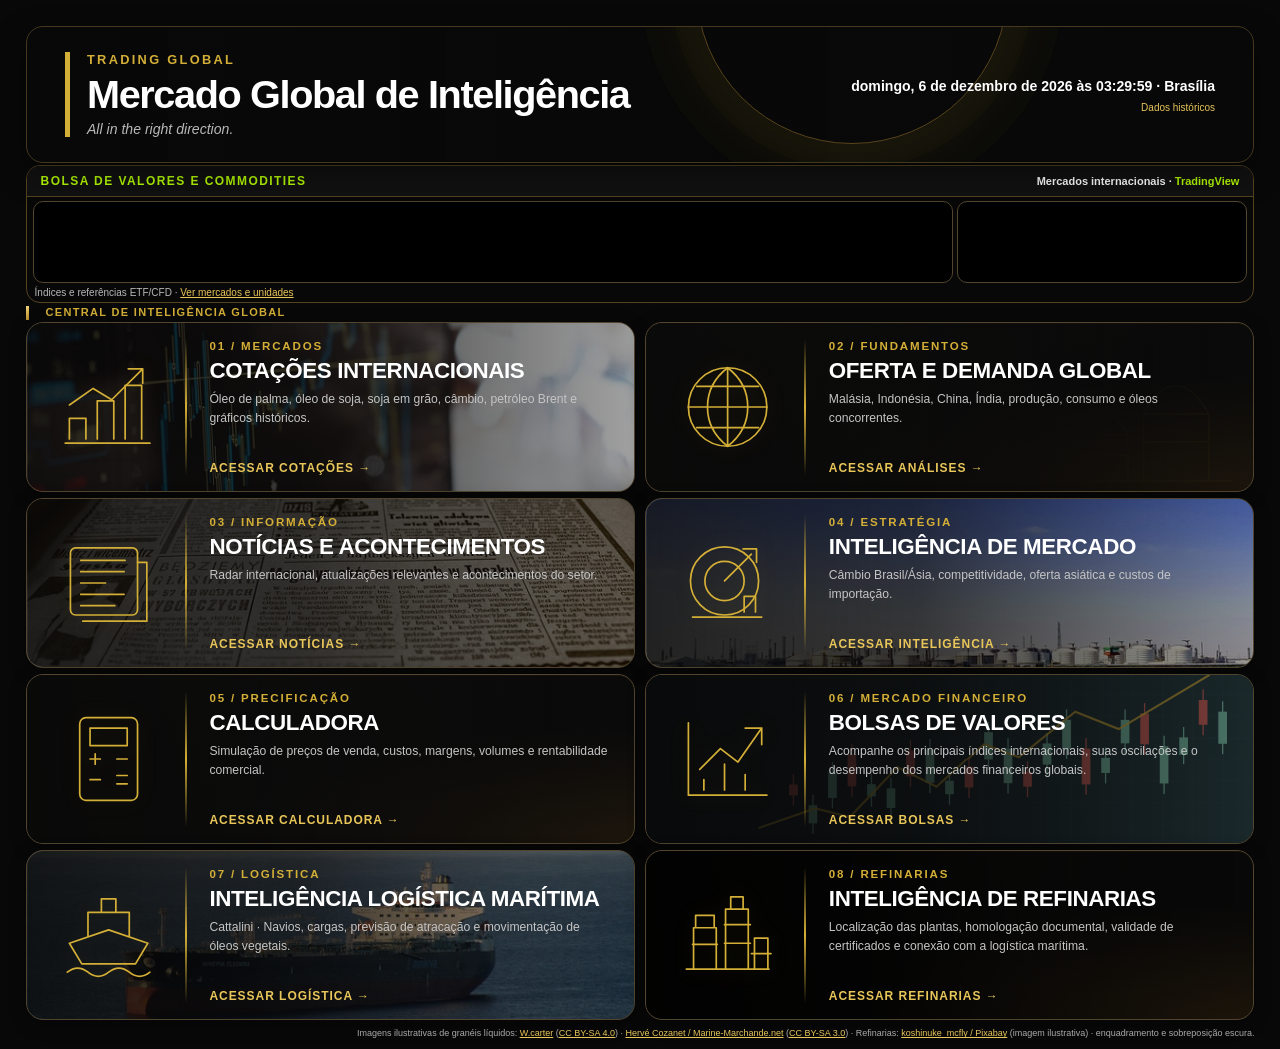
==== index.html @ fd8ae22b "Update supply outlook with 26 Nov FCPO/PTAX and 27 Nov producer disclosure" ====
<!doctype html>
<html lang="pt-BR">
<head>
<meta charset="utf-8"><meta name="viewport" content="width=device-width,initial-scale=1">
<title>Trading Global | Mercado Global de Inteligência</title>
<style>
:root{font-family:Inter,Arial,sans-serif;color:#193b35;background:#f3f6f1}*{box-sizing:border-box}body{margin:0;padding:clamp(16px,2vw,34px)}header{display:flex;justify-content:space-between;align-items:center;gap:16px;margin-bottom:22px}h1{font-size:clamp(24px,2.4vw,44px);margin:4px 0;color:#D4AF37}h2{font-size:clamp(20px,1.5vw,30px);margin:0 0 18px}small,.muted{color:#687e74}.brand{font-size:14px;font-weight:800;letter-spacing:.16em;color:#D4AF37}.status{background:#e2ece3;border-radius:14px;padding:12px 18px;font-size:14px}.grid{display:grid;grid-template-columns:repeat(2,minmax(0,1fr));gap:18px;min-height:calc(100vh - 150px)}section{background:#fff;border:1px solid #dce6db;border-radius:20px;padding:clamp(18px,2vw,30px);box-shadow:0 8px 28px #183c2810}.item{display:flex;justify-content:space-between;gap:12px;align-items:center;border-bottom:1px solid #e8eee8;padding:13px 0}.item:last-child{border:0}.item strong{font-size:clamp(17px,1.3vw,25px)}.pill{font-size:12px;background:#f6eecf;color:#866415;padding:6px 10px;border-radius:20px;white-space:nowrap}.placeholder{background:#f5f8f4;border-left:4px solid #D4AF37;padding:16px;border-radius:10px;line-height:1.5;margin:12px 0}.countries{display:flex;flex-wrap:wrap;gap:10px;margin:16px 0}.countries span{border:1px solid #d6e2d6;border-radius:24px;padding:9px 14px;font-weight:600}.foot{font-size:12px;margin-top:14px;color:#60766d}button{border:0;border-radius:10px;background:#D4AF37;color:#fff;padding:10px 16px;cursor:pointer}a{color:#D4AF37}@media(max-width:850px){.grid{grid-template-columns:1fr}header{align-items:flex-start;flex-direction:column}}@media(min-width:1800px){body{padding:36px}.grid{gap:28px}section{padding:36px}.item{padding:22px 0}}
 .intel-grid{display:grid;grid-template-columns:repeat(2,minmax(0,1fr));gap:14px;margin-top:16px}.intel-card{border:1px solid #dce6db;border-radius:14px;padding:16px;background:#fbfdfb;min-width:0}.intel-card h3{margin:7px 0 12px;font-size:19px}.intel-kicker{font-size:10px;font-weight:800;letter-spacing:.12em;color:#D4AF37}.intel-metrics{display:grid;grid-template-columns:repeat(2,minmax(0,1fr));gap:8px}.intel-metrics>div{background:#f0f5ef;border-radius:10px;padding:10px}.intel-metrics strong{display:block;font-size:18px;color:#D4AF37}.intel-metrics small{display:block;font-size:11px;color:#687e74;margin-top:4px}.intel-summary{font-size:13px;line-height:1.5;color:#425b50;min-height:40px}.intel-card details{border-top:1px solid #e2eae1;padding-top:10px;margin-top:10px}.intel-card summary{cursor:pointer;font-weight:700;color:#D4AF37;font-size:13px}.intel-detail{padding-top:10px;font-size:13px;line-height:1.55}.intel-level{background:#f2f6f1;border-radius:10px;padding:12px}.intel-level p{margin:7px 0}.intel-level small{color:#687e74}.intel-analysis{margin-top:10px!important}.intel-analysis p{font-size:13px}@media(max-width:850px){.intel-grid{grid-template-columns:1fr}}

.usd-clickable,.brent-clickable,.soy-clickable{cursor:pointer;border:1px solid transparent;border-radius:10px;padding-left:8px;padding-right:8px;transition:border-color .15s,background .15s}
.usd-clickable:hover,.usd-clickable:focus,.brent-clickable:hover,.brent-clickable:focus,.soy-clickable:hover,.soy-clickable:focus{border-color:#D4AF37;background:#111;outline:none}
#usd-intraday-panel{margin-top:12px;color:#fff}
#usd-intraday-panel .item{padding:8px 4px}
/* TRADING GLOBAL — tema preto, branco e verde-lima */ .mpob-price-highlight{display:inline-block;background:#D4AF37!important;color:#050505!important;padding:7px 11px;border-radius:9px;font-weight:800;line-height:1.25;margin:3px 0}
:root{color-scheme:dark;background:#050505;color:#fff}
html,body{background:#050505!important;color:#fff!important}
body{background:#050505!important;color:#fff!important}
h1,h2,h3,h4,strong,b,.item strong,.intel-metrics strong{color:#fff}
h1{color:#D4AF37}
.brand,.intel-kicker{color:#D4AF37}
.muted,small,.foot,.intel-summary,.intel-metrics small,.intel-level small{color:#c7c7c7}
.status,section,.intel-card,.intel-metrics>div,.intel-level,.placeholder{
 background:#111!important;color:#fff!important;border-color:#333!important;box-shadow:none
}
section{border:1px solid #333!important}
.item{border-bottom-color:#333!important}
.item:last-child{border-bottom:0}
.pill{background:#D4AF37!important;color:#050505!important;font-weight:800}
button{background:#D4AF37!important;color:#050505!important;font-weight:800}
a{color:#D4AF37!important}
.countries span{border-color:#D4AF37!important;color:#fff;background:#101010}
.intel-card details{border-top-color:#333}
.intel-card summary{color:#D4AF37}
.intel-level{border-left:3px solid #D4AF37}
::selection{background:#D4AF37;color:#050505}
.market-chart-panel{max-width:100%;overflow:hidden}.market-stats{display:flex;flex-wrap:wrap;gap:12px;margin:12px 0;font-size:12px}.market-stats b{color:#D4AF37}
.news-radar{margin:12px 0;padding:12px;border:1px solid #333;border-radius:10px;font-size:12px}
.news-filters{display:grid;grid-template-columns:repeat(2,minmax(0,1fr));gap:7px;margin:12px 0}
.news-filters select{background:#111;color:#fff;border:1px solid #444;border-radius:8px;min-width:0;padding:9px;font-size:12px}
.news-feed{display:grid;gap:10px}.news-card{background:#101010;border:1px solid #343434;border-radius:12px;padding:13px;min-width:0}
.news-card h3{font-size:15px;line-height:1.4;margin:8px 0;color:#fff;overflow-wrap:anywhere}
.news-meta{font-size:11px;color:#bcbcbc;line-height:1.5}
.news-top{display:flex;justify-content:space-between;gap:8px;flex-wrap:wrap}
.news-impact{color:#D4AF37;font-size:11px;font-weight:700}
.news-card details{border-top:1px solid #333;margin-top:10px;padding-top:8px;font-size:12px}
.news-card summary{color:#D4AF37;cursor:pointer;font-weight:700}
.news-card a{display:inline-block;margin-top:10px;font-size:12px}
@media(max-width:500px){.news-filters{grid-template-columns:1fr 1fr}.news-card{padding:11px}}

/* Executive trading UX: melhorias visuais sem modificar dados */
html{scroll-behavior:smooth}
body{max-width:1900px;margin-inline:auto}
section{min-width:0;transition:border-color .22s ease,transform .22s ease}
section:hover{border-color:#666!important}
.intel-card,.news-card{transition:transform .2s ease,border-color .2s ease,box-shadow .2s ease}
.intel-card:hover,.news-card:hover{transform:translateY(-2px);border-color:#D4AF37!important;box-shadow:0 8px 25px #0008}
button,select,a,summary{transition:filter .18s ease,background .18s ease,outline-color .18s ease}
button:hover{filter:brightness(1.12)}
:focus-visible{outline:2px solid #D4AF37!important;outline-offset:3px}
details[open]>summary{color:#fff!important}
details[open]>.intel-detail,details[open]>p,details[open]>details{animation:executiveReveal .22s ease-out}
@keyframes executiveReveal{from{opacity:.45;transform:translateY(-5px)}to{opacity:1;transform:translateY(0)}}
.executive-nav{display:flex;gap:7px;overflow-x:auto;scrollbar-width:thin;padding:6px 0 14px;margin-bottom:12px}
.executive-nav a{flex:0 0 auto;text-decoration:none;border:1px solid #3a3a3a;border-radius:999px;padding:8px 12px;font-size:12px;font-weight:700;color:#fff!important;background:#111}
.executive-nav a:hover,.executive-nav a:focus-visible{border-color:#D4AF37;background:#1b1b1b}
.executive-toolbar{display:flex;flex-wrap:wrap;gap:8px;align-items:center;margin-bottom:16px}
.executive-toolbar button{padding:7px 12px;font-size:12px}
.executive-note{color:#c7c7c7;font-size:12px}
.executive-note b{color:#D4AF37}
.executive-meta{display:flex;gap:10px;flex-wrap:wrap;margin-top:9px;font-size:11px;color:#c7c7c7}
.executive-meta span{border:1px solid #333;border-radius:6px;padding:5px 8px}
.intel-card summary,.news-card summary{padding:6px 0}
.intel-metrics strong{font-variant-numeric:tabular-nums}
#quotes .item{transition:background .18s ease,border-color .18s ease}
#quotes .item:hover{background:#181818}
@media(prefers-reduced-motion:reduce){html{scroll-behavior:auto}*,*::before,*::after{animation-duration:.01ms!important;transition-duration:.01ms!important}}
@media(max-width:600px){.executive-nav a{font-size:11px;padding:7px 10px}.executive-toolbar{align-items:stretch}.executive-toolbar button{flex:1}}

/* Brazil FX Intelligence — três cartões executivos */
.fx-intelligence{margin:12px 0 0;padding:clamp(14px,2vw,22px);background:#090909;border:1px solid #444;border-radius:16px;color:#fff}
.fx-intelligence h2{color:#fff;margin:7px 0}.fx-subtitle{color:#bbb;font-size:13px;line-height:1.5}
.fx-fullwidth{grid-column:auto;min-width:0}.fx-grid{display:grid;grid-template-columns:minmax(0,1fr);gap:10px;margin-top:12px;align-items:stretch}
.fx-card{min-width:0;background:#141414;border:1px solid #383838;border-radius:13px;padding:13px;transition:border-color .2s ease,transform .2s ease}
.fx-card:hover{border-color:#D4AF37;transform:translateY(-2px)}
.fx-label{color:#D4AF37;font-size:11px;letter-spacing:.05em;font-weight:800}
.fx-card h3{font-size:17px;line-height:1.3;margin:9px 0;color:#fff}
.fx-number{font-size:clamp(20px,2.2vw,29px);color:#D4AF37;font-weight:800;font-variant-numeric:tabular-nums;overflow-wrap:anywhere}
.fx-caption,.fx-card p,.fx-card li{color:#ccc;font-size:12px;line-height:1.55}
.fx-card p{margin:10px 0}.fx-card strong{color:#fff}
.fx-card ul{padding-left:17px;margin:7px 0 11px}
.fx-card details{border-top:1px solid #383838;margin-top:10px;padding-top:10px}
.fx-card summary{color:#D4AF37;cursor:pointer;font-size:12px;font-weight:700}
.fx-matrix{display:grid;grid-template-columns:repeat(2,minmax(0,1fr));gap:7px;margin-top:10px}
.fx-matrix div{border:1px solid #444;border-radius:8px;padding:8px;color:#ddd;font-size:11px;line-height:1.45}
.fx-matrix b{color:#D4AF37}.fx-disclaimer{font-size:11px;color:#aaa;margin-top:12px}
@media(max-width:700px){.fx-grid{grid-template-columns:minmax(0,1fr)}}
@media(prefers-reduced-motion:reduce){.fx-card{transition:none}.fx-card:hover{transform:none}}

/* Resumo brasileiro: cartão no espaço livre do cabeçalho */
header .header-right{display:flex;flex-direction:column;gap:10px;align-items:stretch;width:min(420px,100%);flex-shrink:0}
header .header-right .status{text-align:right}
.br-market-card{background:#111!important;border:1px solid #383f36;border-radius:16px;padding:13px 15px;color:#fff;box-shadow:0 6px 20px #0005}
.br-market-title{display:flex;align-items:center;justify-content:space-between;gap:8px;color:#D4AF37;font-weight:800;font-size:11px;letter-spacing:.09em}
.br-market-title span{font-weight:500;letter-spacing:0;color:#aeb9a8;font-size:10px;text-align:right}
.br-market-metrics{display:grid;grid-template-columns:repeat(2,minmax(0,1fr));margin-top:11px}
.br-market-metric{display:flex;flex-direction:column;gap:5px;min-width:0}
.br-market-metric+ .br-market-metric{border-left:1px solid #353b33;padding-left:15px}
.br-market-metric>span{font-size:11px;color:#d1d8cd;font-weight:700}
.br-market-metric>strong{font-size:clamp(18px,1.55vw,24px);color:#fff;font-variant-numeric:tabular-nums;white-space:nowrap}
.br-market-metric>strong small{font-size:11px;color:#D4AF37}
.br-market-metric>small{font-size:11px;color:#bfc8bb}
.br-market-metric>a{color:#D4AF37!important;font-size:10px;text-decoration:underline;text-underline-offset:3px}
.br-market-foot{font-size:10px;color:#aeb9a8;border-top:1px solid #2d342c;margin-top:11px;padding-top:8px;line-height:1.4}
@media(max-width:850px){header .header-right{width:100%;max-width:460px}header .header-right .status{text-align:left}}
@media(max-width:420px){.br-market-card{padding:11px}.br-market-metric>strong{font-size:18px}.br-market-metric+.br-market-metric{padding-left:10px}}
/* Global Market Ticker Premium White — alteração visual isolada */
/* Escopo reforçado: tema global usa section/button com !important. */
section#global-market-ticker{background:#FFFFFF!important;color:#183E25!important;border:1px solid #DDE5D9!important;border-radius:19px!important;padding:0!important;box-shadow:0 5px 22px rgba(24,62,37,.075)!important}
#global-market-ticker .market-ticker-window,#global-market-ticker .market-ticker-track,#global-market-ticker .market-ticker-set{background:#FFFFFF!important}
#global-market-ticker button.market-ticker-entry{background:#FFFFFF!important;color:#183E25!important;border:0!important;border-right:1px solid #E1E8DD!important;border-radius:0!important;padding:12px 18px!important;filter:none}
#global-market-ticker button.market-ticker-entry:hover,#global-market-ticker button.market-ticker-entry:focus-visible{background:#F3F8F0!important;outline:2px solid #86B817;outline-offset:-2px}
#global-market-ticker .market-ticker-detail button{background:#F3F8F0!important;color:#235F31!important;border:1px solid #DDE5D9!important;border-radius:9px!important}
@media(max-width:600px){#global-market-ticker button.market-ticker-entry{padding:11px 13px!important}}

.market-ticker{margin:0 0 18px;border:1px solid #DDE5D9;border-radius:19px;background:#FFFFFF;color:#183E25;overflow:hidden;box-shadow:0 5px 22px rgba(24,62,37,.075)}
.market-ticker-head{display:flex;justify-content:space-between;align-items:center;gap:12px;padding:11px 18px;border-bottom:1px solid #E8EEE6;background:#FFFFFF}
.market-ticker-head strong{color:#235F31;font-size:11px;letter-spacing:.12em;font-weight:800}
.market-ticker-head small{font-size:11px;color:#6B766A;text-align:right}
.market-ticker-window{overflow:hidden;max-width:100%;background:#FFFFFF}
.market-ticker-track{display:flex;width:max-content;animation:global-ticker-scroll 85s linear infinite;will-change:transform}
.market-ticker-window:hover .market-ticker-track,.market-ticker-window:focus-within .market-ticker-track{animation-play-state:paused}
.market-ticker-set{display:flex;flex:none;align-items:center;gap:0}
.market-ticker-entry{display:flex;flex-direction:column;gap:4px;min-width:170px;max-width:210px;padding:12px 18px;background:#FFFFFF;color:#183E25;border:0;border-right:1px solid #E1E8DD;border-radius:0;text-align:left;cursor:pointer;font:inherit}
.market-ticker-entry:hover,.market-ticker-entry:focus-visible{background:#F3F8F0;outline:2px solid #86B817;outline-offset:-2px}
.market-ticker-name{font-size:11px;color:#235F31;font-weight:700;white-space:nowrap}
.market-ticker-value{font-size:15px;color:#183E25;font-weight:800;font-variant-numeric:tabular-nums;white-space:nowrap}
.market-ticker-change{font-size:11px;font-weight:700;white-space:nowrap}
.market-ticker-change.up{color:#527B0C}.market-ticker-change.down{color:#C94C4C}.market-ticker-change.neutral{color:#6B766A}
.market-ticker-state{font-size:10px;color:#6B766A;white-space:nowrap}
@keyframes global-ticker-scroll{from{transform:translateX(0)}to{transform:translateX(-50%)}}
.market-ticker-detail{padding:14px 18px;border-top:1px solid #DDE5D9;background:#FFFFFF;color:#183E25;font-size:13px;line-height:1.65}
.market-ticker-detail[hidden]{display:none}
.market-ticker-detail strong{color:#235F31}.market-ticker-detail a{color:#235F31;text-decoration:underline;text-underline-offset:3px}
.market-ticker-detail button{float:right;border:1px solid #DDE5D9;border-radius:9px;background:#F3F8F0;color:#235F31;padding:6px 12px;cursor:pointer;font-weight:700}
.market-ticker-detail button:hover,.market-ticker-detail button:focus-visible{background:#E7F1E2;outline:2px solid #86B817}
@media(max-width:600px){.market-ticker-entry{min-width:150px;padding:11px 13px}.market-ticker-head{padding:10px 13px}.market-ticker-head small{font-size:10px}}
@media(prefers-reduced-motion:reduce){.market-ticker-track{animation:none;max-width:100%;width:auto;overflow-x:auto}.market-ticker-set:nth-child(2){display:none}}

/* TV header horizontal compacto: título, Ibovespa e dólar na mesma linha */
@media (min-width:1200px) and (min-aspect-ratio:3/2) and (max-height:1400px){
 body>header{grid-template-columns:minmax(0,1fr) minmax(520px,55%);gap:clamp(10px,1.5vw,25px);align-items:center}
 body>header>div:first-child{min-width:0}
 body>header h1{font-size:clamp(19px,1.65vw,27px)!important;line-height:1.08;white-space:nowrap;letter-spacing:-.025em}
 body>header .brand{font-size:10px}
 body>header .muted{font-size:10px}
 body>header .header-right{display:grid;grid-template-columns:minmax(0,1fr);gap:2px;align-items:center}
 body>header .status{display:flex;justify-content:flex-end;align-items:center;gap:8px;background:transparent!important;border:0!important;box-shadow:none!important;padding:0!important;font-size:9px!important;white-space:nowrap}
 body>header .status strong{font-size:9px!important;font-weight:500}
 body>header .br-market-card{display:grid;grid-template-columns:105px minmax(0,1fr);align-items:center;column-gap:12px;padding:7px 11px!important}
 body>header .br-market-title{display:block;font-size:9px;letter-spacing:.06em}
 body>header .br-market-title span{display:block;text-align:left;font-size:9px;margin-top:3px}
 body>header .br-market-metrics{margin:0;grid-template-columns:repeat(2,minmax(0,1fr));align-items:center}
 body>header .br-market-metric{gap:2px}
 body>header .br-market-metric>span{font-size:9px}
 body>header .br-market-metric>strong{font-size:clamp(15px,1.35vw,21px);line-height:1.12}
 body>header .br-market-metric>small,body>header .br-market-metric>a{font-size:9px}
 body>header .br-market-foot{grid-column:1/-1;margin-top:4px;padding-top:3px;font-size:8px;text-align:right}
}
/* Executive TV Fit 11.0: fixed viewport, readable panels and automatic content rotation.
   All original sections remain in the DOM; mobile and tablet layouts stay unchanged. */
@media (min-width:1200px) and (min-aspect-ratio:3/2) and (max-height:1400px){
 html{height:100%;overflow:hidden}
 body{height:100vh;height:100dvh;overflow:hidden;padding:clamp(8px,1.15vh,15px) clamp(12px,1.1vw,26px)!important;display:flex;flex-direction:column;gap:clamp(5px,.6vh,9px)}
 body>header{flex:0 0 auto;display:grid;grid-template-columns:minmax(0,1fr) minmax(330px,420px);gap:16px;align-items:center;margin:0!important;min-height:0}
 body>header h1{font-size:clamp(22px,2.2vw,34px);margin:2px 0!important;line-height:1.08}
 body>header .brand{font-size:11px}
 body>header .muted{font-size:11px}
 body>header .header-right{width:100%;gap:4px}
 body>header .status{padding:4px 9px!important;border-radius:8px;font-size:10px!important}
 body>header .status strong{font-size:10px}
 body>header .br-market-card{padding:8px 12px!important;border-radius:12px}
 body>header .br-market-title{font-size:10px}
 body>header .br-market-metrics{margin-top:5px}
 body>header .br-market-metric{gap:2px}
 body>header .br-market-metric>strong{font-size:19px}
 body>header .br-market-metric>span,body>header .br-market-metric>small{font-size:10px}
 body>header .br-market-foot{margin-top:5px;padding-top:4px;font-size:9px}
 body>.executive-nav{flex:0 0 auto;margin:0!important;padding:3px 0!important;min-height:0}
 body>.executive-nav a{padding:5px 10px!important;font-size:11px!important}
 body>.executive-toolbar{flex:0 0 auto;margin:0!important;padding:0!important;gap:7px!important}
 body>.executive-toolbar button{padding:5px 10px!important;font-size:11px}
 body>.executive-toolbar .executive-note{font-size:10px}
 body>section#global-market-ticker{flex:0 0 auto;margin:0!important}
 #global-market-ticker .market-ticker-head{padding:5px 12px}
 #global-market-ticker button.market-ticker-entry{padding:6px 14px!important;gap:2px;min-width:160px}
 #global-market-ticker .market-ticker-value{font-size:13px}
 #global-market-ticker .market-ticker-name,#global-market-ticker .market-ticker-change{font-size:10px}
 #global-market-ticker .market-ticker-state{font-size:9px}
 body>main.grid{flex:1 1 0;min-height:0;overflow-y:auto;overflow-x:hidden;overscroll-behavior:contain;scroll-behavior:smooth;scrollbar-width:thin;scrollbar-color:#526c33 #111;align-content:start;gap:10px!important;padding-bottom:6px;grid-template-columns:repeat(2,minmax(0,1fr))}
 body>main.grid>section{min-width:0;padding:clamp(10px,1vw,17px)!important;border-radius:13px!important}
 body>main.grid>section h2{font-size:clamp(15px,1.1vw,21px);margin:0 0 9px!important}
 body>main.grid>section .item{padding:7px 0}
 body>main.grid>section .item strong{font-size:clamp(13px,1vw,17px)}
 body>main.grid>section .intel-grid{gap:8px;margin-top:8px}
 body>main.grid>section .intel-card{padding:10px}
 body>main.grid>section .intel-card h3{font-size:15px}
 body>main.grid>section .placeholder{padding:10px;margin:7px 0}
 body>main.grid>section .foot{margin-top:8px}
}
@media (min-width:1200px) and (min-aspect-ratio:3/2) and (max-height:1400px) and (prefers-reduced-motion:reduce){
 body>main.grid{scroll-behavior:auto}
}

body>header.quotes-header{display:grid!important;grid-template-columns:minmax(180px,255px) minmax(0,1fr) auto!important;gap:clamp(10px,1vw,18px)!important;align-items:center!important;margin-bottom:10px!important;min-width:0}
.quotes-header .header-brand h1{font-size:clamp(17px,1.5vw,26px)!important;line-height:1.13!important;margin:2px 0!important}
.quotes-header .header-brand .brand{font-size:11px!important;color:#D4AF37!important}
.quotes-header .header-brand .muted{font-size:10px!important;color:#aeb5aa!important}
body>header .header-quotes{display:block!important;min-width:0!important;padding:6px 0!important;border:1px solid #333d2c!important;border-radius:12px!important;background:#080a08!important;box-shadow:none!important;overflow:hidden!important}
.header-quotes-heading{display:flex;justify-content:space-between;gap:8px;align-items:center;padding:0 12px 4px}
.header-quotes-heading strong{font-size:10px;letter-spacing:.09em;color:#D4AF37!important}
.header-quotes-heading small{font-size:9px;color:#a7b4a4!important}
.header-quotes-window{overflow:hidden;width:100%;mask-image:linear-gradient(to right,transparent,#000 2%,#000 98%,transparent)}
.header-quotes-track{display:flex;align-items:stretch;width:max-content;animation:headerQuotesMove 43s linear infinite}
.header-quotes-track:hover,.header-quotes-track:focus-within{animation-play-state:paused}
.header-quote-set{display:flex;flex:none;align-items:stretch}
.header-quote{display:flex;flex-direction:column;gap:2px;min-width:165px;max-width:235px;padding:4px 15px;border-right:1px solid #293126;text-decoration:none!important;color:#fff!important;background:transparent!important}
.header-quote-name{font-size:10px;font-weight:800;letter-spacing:.03em;color:#D4AF37!important;white-space:nowrap}
.header-quote-value{font-size:clamp(13px,1.2vw,19px);font-weight:800;color:#fff!important;font-variant-numeric:tabular-nums;white-space:nowrap}
.header-quote-meta{font-size:9px;color:#b3bdb0!important;white-space:nowrap;overflow:hidden;text-overflow:ellipsis}
.header-clock{display:flex;flex-direction:column;align-items:flex-end;gap:3px;white-space:nowrap;font-size:11px;color:#fff}
.header-clock small{font-size:9px;color:#aab7a4}
@keyframes headerQuotesMove{from{transform:translateX(0)}to{transform:translateX(-50%)}}
@media(prefers-reduced-motion:reduce){.header-quotes-track{animation:none}.header-quotes-window{overflow-x:auto}}
@media(max-width:850px){body>header.quotes-header{grid-template-columns:minmax(0,1fr)!important;gap:8px!important}.header-clock{display:none}.header-quotes-heading small{display:none}.header-quote{min-width:145px}}
@media(min-width:1200px) and (min-aspect-ratio:3/2) and (max-height:1400px){body>header.quotes-header{grid-template-columns:minmax(180px,235px) minmax(0,1fr) auto!important;margin:0!important;gap:10px!important}.quotes-header .header-brand h1{font-size:clamp(16px,1.4vw,23px)!important}.header-quote{padding:3px 12px}.header-quotes-heading{padding-bottom:2px}}

/* Prompt Mestre 12.0 — legibilidade, navegação e transparência dos dados */
:root{--tg-bg:#050505;--tg-surface:#111111;--tg-gold:#D4AF37;--tg-white:#FFFFFF;--tg-muted:#B8B8B8;--tg-border:#333333}
.header-quote:focus-visible{outline:2px solid var(--tg-gold)!important;outline-offset:-2px}
@media(prefers-reduced-motion:reduce){html{scroll-behavior:auto!important}section,.intel-card,.news-card,button,select,a,summary{transition:none!important}.intel-card:hover,.news-card:hover{transform:none!important}}
@media(max-width:850px){.header-quotes-window{overflow-x:auto;scrollbar-width:thin;scrollbar-color:var(--tg-gold) var(--tg-surface)}.header-quotes-track{animation:none!important}.header-quote-set:nth-child(2){display:none}}

/* Trading Global 12.1 — Executive Terminal visual refinement */
:root{--tg-bg:#050505;--tg-surface:#111111;--tg-raised:#191919;--tg-gold:#D4AF37;--tg-white:#FFFFFF;--tg-muted:#B8B8B8;--tg-border:#333333}
body{background:var(--tg-bg)!important;color:var(--tg-white)!important}
body>header.quotes-header{background:linear-gradient(110deg,#0b0f0b,#070807 75%)!important;border:1px solid #293527;border-radius:16px;padding:clamp(10px,1vw,18px)!important;box-shadow:0 12px 32px #0006;grid-template-columns:minmax(200px,22%) minmax(0,1fr) auto!important}
.quotes-header .header-brand{min-width:0;padding-left:12px;border-left:3px solid var(--tg-gold)}
.quotes-header .header-brand .brand{font-size:clamp(11px,.82vw,14px)!important;letter-spacing:.16em}
.quotes-header .header-brand h1{font-size:clamp(19px,1.65vw,29px)!important;line-height:1.13!important;color:#fff!important;font-weight:850;letter-spacing:-.025em}
.quotes-header .header-brand .muted{font-size:clamp(9px,.7vw,12px)!important;color:#a6b4a6!important}
body>header .header-quotes{background:#090d09!important;border:1px solid #34432c!important;border-radius:12px!important;padding:8px 0!important}
.header-quotes-heading{padding:0 14px 7px!important}
.header-quotes-heading strong{font-size:11px!important;letter-spacing:.12em}
.header-quotes-heading small{color:#aeb9ab!important;font-size:10px!important}
.header-quote{min-width:170px;max-width:230px;padding:5px 15px!important;gap:4px!important}
.header-quote-name{font-size:11px!important;letter-spacing:.055em!important}
.header-quote-value{font-size:clamp(16px,1.35vw,22px)!important;letter-spacing:-.02em}
.header-quote-meta{font-size:10px!important;color:#b8c1b5!important}
.header-quote:hover,.header-quote:focus-visible{background:#1b2515!important}
.header-clock{min-width:82px;gap:5px!important}
.header-clock #clock{font-size:clamp(14px,1.15vw,20px);font-weight:800;font-variant-numeric:tabular-nums;color:#fff}
.header-clock small{color:var(--tg-gold)!important;font-size:10px!important}
body>.executive-nav{display:flex;gap:7px;flex-wrap:wrap}
body>.executive-nav a{border:1px solid #343d31!important;border-radius:9px!important;background:#111711!important;color:#dce6d9!important;font-weight:700}
body>.executive-nav a:hover,body>.executive-nav a:focus-visible{border-color:var(--tg-gold)!important;color:var(--tg-gold)!important}
body>.executive-toolbar{align-items:center}
body>.executive-toolbar button{border-radius:9px!important}
body>.executive-toolbar .executive-note{color:#adb9aa!important}
body>section#global-market-ticker{background:#0c100c!important;border:1px solid #35402f!important;border-radius:14px!important;overflow:hidden}
#global-market-ticker .market-ticker-head{background:#111811!important;border-bottom:1px solid #303c2c!important}
#global-market-ticker .market-ticker-head strong{color:var(--tg-gold)!important;letter-spacing:.09em}
body>main.grid{gap:clamp(10px,1vw,18px)!important}
body>main.grid>section{background:#101310!important;border:1px solid #303830!important;border-radius:16px!important;box-shadow:0 8px 22px #0004!important}
body>main.grid>section h2{font-weight:800;letter-spacing:-.02em;border-left:3px solid var(--tg-gold);padding-left:11px;color:#fff!important}
body>main.grid>section .item{gap:14px;border-bottom:1px solid #2d352c!important}
body>main.grid>section .item .muted{line-height:1.45}
body>main.grid>section .pill{font-variant-numeric:tabular-nums;max-width:100%;white-space:normal;text-align:right;border-radius:8px!important;padding:7px 10px!important}
body>main.grid>section .intel-card{background:#151a15!important;border:1px solid #364033!important;border-radius:12px!important;box-shadow:none!important}
body>main.grid>section .intel-card h3{letter-spacing:-.02em}
body>main.grid>section .intel-metrics>div{background:#0c100c!important;border:1px solid #303a2e!important;border-radius:9px!important}
body>main.grid>section .placeholder{background:#151a15!important;border-color:#4b6c30!important}
body>main.grid>section .foot{color:#a8b3a6!important}
body>main.grid>section .news-card{background:#151a15!important;border-color:#364033!important}
@media(min-width:1200px) and (min-aspect-ratio:3/2) and (max-height:1400px){
 body>header.quotes-header{grid-template-columns:minmax(200px,22%) minmax(0,1fr) auto!important;padding:8px 12px!important;gap:12px!important}
 .quotes-header .header-brand h1{font-size:clamp(18px,1.5vw,26px)!important}
 .header-quote{min-width:156px;padding:3px 12px!important}
 .header-quote-value{font-size:clamp(15px,1.22vw,20px)!important}
 body>main.grid>section{padding:clamp(10px,1vw,17px)!important}
 body>main.grid>section .intel-card{padding:10px!important}
}
@media(max-width:850px){
 body>header.quotes-header{grid-template-columns:minmax(0,1fr)!important;padding:12px!important}
 .quotes-header .header-brand h1{font-size:24px!important}
 .header-quotes-heading{padding:0 10px 6px!important}
 .header-quote{min-width:154px;padding:5px 11px!important}
 .header-quote-value{font-size:17px!important}
 body>main.grid>section .item{flex-wrap:wrap}
 body>main.grid>section .pill{text-align:left}
}
@media(prefers-reduced-motion:reduce){.header-quotes-track{animation:none!important}.header-quotes-window{overflow-x:auto!important}}

/* Trading Global 13.0 — BLACK & RED Executive Financial Terminal */
:root{--tg-bg:#050505;--tg-surface:#111111;--tg-raised:#191919;--tg-gold:#D4AF37;--tg-gold-bright:#E8C65A;--tg-white:#FFFFFF;--tg-muted:#B8B8B8;--tg-border:#333333;accent-color:var(--tg-gold)}
html,body{background:#050505!important;color:#fff!important}
body>header.quotes-header{background:linear-gradient(110deg,#121212,#080808 75%)!important;border-color:#333!important}
.quotes-header .header-brand{border-left-color:var(--tg-gold)!important}
.quotes-header .header-brand .brand{color:var(--tg-gold-bright)!important}
.quotes-header .header-brand h1{color:#fff!important}
.quotes-header .header-brand .muted{color:#b8b8b8!important}
body>header .header-quotes{background:#0d0d0d!important;border-color:#363636!important}
.header-quotes-heading strong,.header-quote-name{color:var(--tg-gold-bright)!important}
.header-quote-value{color:#fff!important}
.header-quote-meta,.header-quotes-heading small{color:#b8b8b8!important}
.header-quote{border-right-color:#333!important}
.header-quote:hover,.header-quote:focus-visible{background:#231214!important}
.header-clock small{color:var(--tg-gold-bright)!important}
body>.executive-nav a{background:#171717!important;border-color:#3b3b3b!important;color:#fff!important}
body>.executive-nav a:hover,body>.executive-nav a:focus-visible{border-color:var(--tg-gold)!important;color:var(--tg-gold-bright)!important;background:#241416!important}
body>.executive-toolbar button,button{background:var(--tg-gold)!important;color:#fff!important}
button:hover{background:var(--tg-gold-bright)!important;filter:none!important}
body>.executive-toolbar .executive-note{color:#b8b8b8!important}
body>section#global-market-ticker{background:#0d0d0d!important;border-color:#333!important}
#global-market-ticker .market-ticker-head{background:#151515!important;border-color:#333!important}
#global-market-ticker .market-ticker-head strong{color:var(--tg-gold-bright)!important}
body>main.grid>section{background:#111!important;border-color:#333!important}
body>main.grid>section h2{border-left-color:var(--tg-gold)!important;color:#fff!important}
body>main.grid>section .item{border-bottom-color:#333!important}
body>main.grid>section .intel-card,body>main.grid>section .news-card{background:#191919!important;border-color:#333!important}
body>main.grid>section .intel-metrics>div{background:#111!important;border-color:#333!important}
body>main.grid>section .placeholder{background:#191919!important;border-color:#D4AF37!important}
body>main.grid>section .pill,.pill{background:var(--tg-gold)!important;color:#fff!important;font-weight:800}
body>main.grid>section .foot,.muted,.news-meta{color:#b8b8b8!important}
body>main.grid>section .intel-kicker,.intel-kicker,.fx-label,.news-impact{color:var(--tg-gold-bright)!important}
body>main.grid>section .intel-card:hover,body>main.grid>section .news-card:hover{border-color:var(--tg-gold)!important}
body>main.grid>section .intel-level{border-left-color:var(--tg-gold)!important}
a,.intel-card summary,.news-card summary,.fx-card summary{color:var(--tg-gold-bright)!important}
a:focus-visible,button:focus-visible,select:focus-visible,summary:focus-visible,.header-quote:focus-visible{outline:2px solid var(--tg-gold-bright)!important;outline-offset:2px}
::selection{background:var(--tg-gold);color:#fff}
@media(max-width:850px){body>header.quotes-header{background:#101010!important}.header-quote{border-right-color:#333!important}}
@media(prefers-reduced-motion:reduce){.header-quotes-track{animation:none!important}}

/* Layout 13.1: remove duplicate quote window and give branding/clock breathing room */
body>header.quotes-header{grid-template-columns:minmax(0,1fr) auto!important;gap:24px!important;min-height:82px!important;padding:16px clamp(16px,2.5vw,34px)!important;align-items:center!important}
.quotes-header .header-brand{min-width:0;max-width:750px}
.quotes-header .header-brand h1{font-size:clamp(21px,2vw,33px)!important;line-height:1.15!important}
.quotes-header .header-brand .brand{font-size:12px!important;letter-spacing:.16em!important}
.quotes-header .header-brand .muted{font-size:12px!important;color:#B8B8B8!important}
.quotes-header .header-clock{justify-self:end;text-align:right}
@media(max-width:650px){body>header.quotes-header{grid-template-columns:minmax(0,1fr)!important;gap:8px!important;padding:14px 16px!important}.quotes-header .header-clock{justify-self:start;text-align:left}}

/* Trading Global 14.0 — BLACK & GOLD · executive exchange palette */
:root{--tg-bg:#080808;--tg-surface:#111111;--tg-raised:#191919;--tg-gold:#D4AF37;--tg-gold-bright:#E8C65A;--tg-white:#FFFFFF;--tg-muted:#B8B8B8;--tg-border:#333333;accent-color:#D4AF37}
html,body{background:#080808!important;color:#fff!important}
body>header.quotes-header{background:linear-gradient(110deg,#15130d,#080808 75%)!important;border-color:#3d3420!important}
.quotes-header .header-brand{border-left:4px solid #D4AF37!important}
.quotes-header .header-brand .brand{color:#D4AF37!important}
.quotes-header .header-brand h1{color:#fff!important}
.quotes-header .header-brand .muted{color:#B8B8B8!important}
body>.executive-nav{background:#080808!important}
body>.executive-nav a{background:#151515!important;color:#fff!important;border-color:#3d3420!important}
body>.executive-nav a:hover,body>.executive-nav a:focus-visible{color:#E8C65A!important;border-color:#D4AF37!important;background:#221d12!important}
body>.executive-toolbar{background:#080808!important}
button,body>.executive-toolbar button{background:#D4AF37!important;color:#080808!important;border-color:#D4AF37!important}
button:hover{background:#E8C65A!important}
a,.intel-card summary,.news-card summary,.fx-card summary{color:#E8C65A!important}
body>main.grid>section{background:#111111!important;color:#fff!important;border:1px solid #333!important}
body>main.grid>section h2{color:#fff!important;border-left-color:#D4AF37!important}
body>main.grid>section .intel-card,body>main.grid>section .news-card,body>main.grid>section .fx-card{background:#191919!important;color:#fff!important;border-color:#333!important}
body>main.grid>section .intel-card:hover,body>main.grid>section .news-card:hover{border-color:#D4AF37!important}
body>main.grid>section .pill,.pill{background:#D4AF37!important;color:#080808!important}
body>main.grid>section .intel-kicker,.intel-kicker,.fx-label,.news-impact{color:#E8C65A!important}
body>main.grid>section .intel-level{border-left-color:#D4AF37!important}
body>main.grid>section .muted,.muted,small,.foot{color:#B8B8B8!important}
section#global-market-ticker,body>section#global-market-ticker{background:#111!important;color:#fff!important;border-color:#333!important;box-shadow:none!important}
#global-market-ticker .market-ticker-head{background:#171717!important;color:#fff!important;border-color:#333!important}
#global-market-ticker .market-ticker-head strong{color:#D4AF37!important}
#global-market-ticker button.market-ticker-entry{background:#111!important;color:#fff!important;border-color:#333!important}
#global-market-ticker button.market-ticker-entry:hover,#global-market-ticker button.market-ticker-entry:focus-visible{background:#252014!important;border-color:#D4AF37!important}
#global-market-ticker .market-ticker-detail{background:#191919!important;color:#fff!important;border-color:#333!important}
#global-market-ticker .market-ticker-detail button{background:#242014!important;color:#E8C65A!important;border-color:#564722!important}
#global-market-ticker .market-ticker-detail button:hover{background:#332a15!important}
:focus-visible{outline:2px solid #D4AF37!important;outline-offset:3px}
::selection{background:#D4AF37;color:#080808}
@media(max-width:650px){body>header.quotes-header{background:#080808!important}}

/* Bolsa de Valores — black, white and lime; isolated from Black & Gold theme */
:root{--exchange-lime:#B7FF00;--exchange-black:#080808;--exchange-text:#FFFFFF;--exchange-muted:#B8B8B8}
section#global-market-ticker,body>section#global-market-ticker{background:#080808!important;color:#fff!important;border:1px solid #333!important;border-radius:13px!important;box-shadow:none!important}
#global-market-ticker .market-ticker-head{background:#101010!important;border-bottom:1px solid #333!important;color:#fff!important}
#global-market-ticker .market-ticker-head strong{color:#B7FF00!important;font-size:12px!important}
#global-market-ticker .market-ticker-head small{color:#B8B8B8!important}
#global-market-ticker .market-ticker-window,#global-market-ticker .market-ticker-track,#global-market-ticker .market-ticker-set{background:#080808!important}
#global-market-ticker button.market-ticker-entry{background:#080808!important;color:#fff!important;border:0!important;border-right:1px solid #333!important;border-radius:0!important;min-width:170px!important;padding:11px 15px!important;filter:none!important}
#global-market-ticker button.market-ticker-entry:hover,#global-market-ticker button.market-ticker-entry:focus-visible{background:#192009!important;border-color:#B7FF00!important;outline:2px solid #B7FF00!important;outline-offset:-2px!important}
#global-market-ticker .market-ticker-name{color:#B7FF00!important;font-size:11px!important;font-weight:800!important}
#global-market-ticker .market-ticker-value{color:#FFFFFF!important;font-size:15px!important;font-weight:800!important}
#global-market-ticker .market-ticker-change.up{color:#B7FF00!important}
#global-market-ticker .market-ticker-change.down{color:#FF6464!important}
#global-market-ticker .market-ticker-change.neutral{color:#B8B8B8!important}
#global-market-ticker .market-ticker-state{color:#B8B8B8!important}
#global-market-ticker .market-ticker-detail{background:#141414!important;color:#fff!important;border-top:1px solid #333!important}
#global-market-ticker .market-ticker-detail strong,#global-market-ticker .market-ticker-detail a{color:#B7FF00!important}
#global-market-ticker .market-ticker-detail button{background:#1A1A1A!important;color:#fff!important;border:1px solid #B7FF00!important}
#global-market-ticker .market-ticker-detail button:hover{background:#263509!important}
@media(max-width:600px){#global-market-ticker button.market-ticker-entry{min-width:155px!important;padding:10px 12px!important}}

/* Cotacoes internacionais — refined Black & Gold layout, uppercase descriptions */
#executive-section-1{background:#111111!important;border:1px solid #333!important}
#executive-section-1>h2{color:#fff!important;border-left:3px solid #D4AF37!important;letter-spacing:.015em}
#executive-section-1 #quotes .item{gap:16px!important;padding:11px 0!important;border-bottom:1px solid #303030!important;align-items:center!important}
#executive-section-1 #quotes .item:last-child{border-bottom:0!important}
#executive-section-1 #quotes .item>div:first-child{min-width:0;flex:1}
#executive-section-1 #quotes .item strong{display:block;color:#FFFFFF!important;font-size:clamp(13px,1vw,16px)!important;font-weight:800!important;line-height:1.3!important;text-transform:uppercase!important;letter-spacing:.02em}
#executive-section-1 #quotes .item .muted{color:#B8B8B8!important;font-size:clamp(10px,.78vw,12px)!important;line-height:1.35!important;letter-spacing:.012em;text-transform:uppercase!important;margin-top:3px!important;overflow-wrap:anywhere}
#executive-section-1 #quotes .item .pill{background:#D4AF37!important;color:#080808!important;font-size:clamp(10px,.8vw,12px)!important;font-weight:800!important;padding:8px 12px!important;border-radius:8px!important;white-space:nowrap;text-align:right;font-variant-numeric:tabular-nums}
#executive-section-1>.foot{color:#9FA0A0!important;font-size:clamp(10px,.73vw,11px)!important;line-height:1.5!important;text-transform:uppercase!important;margin-top:10px!important}
#executive-section-1 #quotes .item:hover{background:#1A1812!important}
#executive-section-1 #quotes .item:focus-visible{outline:2px solid #D4AF37!important;outline-offset:2px}
@media(max-width:650px){#executive-section-1 #quotes .item{align-items:flex-start!important;gap:10px!important}#executive-section-1 #quotes .item .pill{white-space:normal;max-width:48%;overflow-wrap:anywhere;font-size:10px!important}}

/* Uniform quote value boxes: width based on soybean 60 kg label */
#executive-section-1 #quotes .item .pill{
 box-sizing:border-box!important;
 width:164px!important;
 min-width:164px!important;
 max-width:164px!important;
 min-height:34px!important;
 display:flex!important;
 align-items:center!important;
 justify-content:center!important;
 text-align:center!important;
 white-space:nowrap!important;
 padding:8px 6px!important;
 font-size:clamp(9px,.76vw,11px)!important;
 line-height:1.15!important;
 flex-shrink:0!important;
}
@media(max-width:650px){
 #executive-section-1 #quotes .item .pill{
  width:164px!important;min-width:164px!important;max-width:164px!important;
  white-space:nowrap!important;overflow-wrap:normal!important;
 }
}

/* Portal multi-page navigation — Mundo Novo */
.portal-home{display:none;margin:14px 0 24px}
.portal-home-title{font-size:clamp(19px,2.1vw,30px);color:#fff;margin:0 0 8px}
.portal-home-subtitle{font-size:13px;color:#b8b8b8;margin:0 0 20px}
.portal-card-grid{display:grid;grid-template-columns:repeat(2,minmax(0,1fr));gap:16px}
.portal-card{display:flex;flex-direction:column;gap:13px;min-height:175px;padding:25px;border:1px solid #36332b;border-radius:16px;background:linear-gradient(145deg,#1b1913,#101010 65%);color:#fff!important;text-decoration:none!important;transition:border-color .2s,transform .2s}
.portal-card:hover,.portal-card:focus-visible{border-color:#D4AF37;transform:translateY(-2px);outline-offset:3px}
.portal-card-num{font-size:13px;font-weight:800;letter-spacing:.15em;color:#D4AF37}
.portal-card-title{font-size:clamp(17px,1.7vw,24px);font-weight:800;line-height:1.2;color:#fff}
.portal-card-description{font-size:13px;line-height:1.5;color:#B8B8B8}
.portal-card-action{margin-top:auto;color:#E8C65A;font-size:12px;font-weight:800;letter-spacing:.08em}
.portal-back{display:none;margin:14px 0 16px}
.portal-back a{display:inline-flex;align-items:center;gap:9px;color:#D4AF37!important;text-decoration:none;font-size:13px;font-weight:800}
body[data-portal-page="home"] .portal-home{display:block}
body[data-portal-page="home"] main.grid,body[data-portal-page="home"] #fcpo-media-panel{display:none!important}
body[data-portal-page="home"] .portal-back{display:none!important}
body[data-portal-page]:not([data-portal-page="home"]) .portal-back{display:block}
body[data-portal-page]:not([data-portal-page="home"]) .portal-home{display:none!important}
body[data-portal-page="quotes"] #executive-section-2,body[data-portal-page="quotes"] #news-section,body[data-portal-page="quotes"] #executive-section-4{display:none!important}
body[data-portal-page="supply"] #executive-section-1,body[data-portal-page="supply"] #news-section,body[data-portal-page="supply"] #executive-section-4,body[data-portal-page="supply"] #fcpo-media-panel{display:none!important}
body[data-portal-page="news"] #executive-section-1,body[data-portal-page="news"] #executive-section-2,body[data-portal-page="news"] #executive-section-4,body[data-portal-page="news"] #fcpo-media-panel{display:none!important}
body[data-portal-page="intelligence"] #executive-section-1,body[data-portal-page="intelligence"] #executive-section-2,body[data-portal-page="intelligence"] #news-section,body[data-portal-page="intelligence"] #fcpo-media-panel{display:none!important}
body[data-portal-page] main.grid{display:block!important}
body[data-portal-page="home"] main.grid{display:none!important}
body[data-portal-page] main.grid>section{margin-bottom:18px}
body[data-portal-page] .executive-nav{display:flex!important;flex-wrap:wrap}
body[data-portal-page] .executive-nav a{font-size:12px!important}
@media(max-width:650px){.portal-card-grid{grid-template-columns:1fr}.portal-card{min-height:145px;padding:19px}}

/* Bolsa de Valores somente na página principal; páginas 01–04 sem ticker */
body[data-portal-page="quotes"] #global-market-ticker,
body[data-portal-page="supply"] #global-market-ticker,
body[data-portal-page="news"] #global-market-ticker,
body[data-portal-page="intelligence"] #global-market-ticker{display:none!important}

/* Executive Commodities Terminal 15.0 — scoped page 01 */
body[data-portal-page="quotes"] #executive-section-1{max-width:none!important;background:#080808!important;border:0!important;padding:0!important}
body[data-portal-page="quotes"] #executive-section-1>h2{font-size:clamp(20px,2vw,29px)!important;padding:10px 15px!important}
body[data-portal-page="quotes"] #executive-section-1>#quotes{position:absolute!important;width:1px!important;height:1px!important;overflow:hidden!important;clip-path:inset(50%)!important;white-space:nowrap!important}
body[data-portal-page="quotes"] #executive-section-1>.foot{margin:12px 0!important}
.tg15{color:#fff;font-family:inherit}.tg15 *{box-sizing:border-box}
.tg15-grid{display:grid;grid-template-columns:repeat(3,minmax(0,1fr));gap:13px;margin:16px 0}
.tg15-card{background:#111;border:1px solid #333;border-radius:14px;padding:17px;min-width:0;display:flex;flex-direction:column;gap:10px}
.tg15-card:focus-visible{outline:2px solid #D4AF37;outline-offset:2px}
.tg15-top{display:flex;justify-content:space-between;gap:8px;align-items:start}
.tg15-name{color:#D4AF37;font-size:12px;font-weight:800;letter-spacing:.04em;text-transform:uppercase}
.tg15-state{font-size:10px;color:#B8B8B8;border:1px solid #444;padding:4px 6px;border-radius:6px;white-space:nowrap}
.tg15-price{font-size:clamp(18px,1.9vw,29px);font-weight:850;line-height:1.15;overflow-wrap:anywhere;font-variant-numeric:tabular-nums}
.tg15-meta{font-size:11px;line-height:1.45;color:#B8B8B8;text-transform:uppercase;min-height:30px;overflow-wrap:anywhere}
.tg15-change{font-size:12px;font-weight:750;color:#B8B8B8}
.tg15-change.up{color:#B7FF00}.tg15-change.down{color:#FF7777}
.tg15-spark{height:47px;width:100%;display:block}
.tg15-panel{background:#111;border:1px solid #333;border-radius:14px;padding:19px;margin:14px 0}
.tg15-heading{font-size:14px;font-weight:800;letter-spacing:.06em;text-transform:uppercase;margin:0 0 12px;color:#fff}
.tg15-controls{display:flex;flex-wrap:wrap;gap:8px;align-items:center;margin-bottom:12px}
.tg15-controls select,.tg15-controls button{background:#191919!important;border:1px solid #655527!important;border-radius:8px!important;color:#fff!important;font-size:12px!important;padding:9px 11px!important;min-height:36px}
.tg15-controls button[aria-pressed="true"]{background:#D4AF37!important;color:#080808!important}
.tg15-chart{width:100%;height:auto;min-height:150px;max-height:300px;display:block;background:#0c0c0c;border-radius:10px}
.tg15-caption{color:#B8B8B8;font-size:11px;line-height:1.5;margin-top:9px}
.tg15-table-wrap{overflow-x:auto}.tg15-table{width:100%;border-collapse:collapse;font-size:12px;min-width:740px}
.tg15-table th{text-align:left;color:#D4AF37;font-size:11px;padding:12px 9px;border-bottom:1px solid #444;white-space:nowrap}
.tg15-table td{color:#fff;padding:12px 9px;border-bottom:1px solid #303030;vertical-align:top}
.tg15-table .secondary{color:#B8B8B8}.tg15-table .up{color:#B7FF00}.tg15-table .down{color:#FF7777}
.tg15-export{margin-top:14px;background:#D4AF37!important;color:#080808!important;border:0!important;border-radius:8px;padding:10px 15px;font-weight:800;font-size:12px}
@media(max-width:1000px){.tg15-grid{grid-template-columns:repeat(2,minmax(0,1fr))}}
@media(max-width:600px){.tg15-grid{grid-template-columns:1fr}.tg15-card{padding:15px}.tg15-panel{padding:13px}.tg15-price{font-size:23px}}

/* Hide secondary, manually imported FCPO media panel from International Quotes page */
body[data-portal-page="quotes"] #fcpo-media-panel{display:none!important}

/* Prompt Mestre 16.0 — premium homepage only. Internal pages remain unchanged. */
body[data-portal-page="home"]{background:#080808!important}
body[data-portal-page="home"]>header.quotes-header{position:relative;isolation:isolate;overflow:hidden;min-height:132px!important;background:linear-gradient(90deg,rgba(8,8,8,.88) 0%,rgba(8,8,8,.60) 50%,rgba(8,8,8,.48) 100%),url("https://thumb.wikimedia.org/wikipedia/commons/thumb/a/a1/Product_terminal_at_Preemraff_Lysekil_with_tankers.jpg/1280px-Product_terminal_at_Preemraff_Lysekil_with_tankers.jpg") center 62% / cover no-repeat #080808!important;border:1px solid #44391f!important;border-radius:17px!important;padding:25px clamp(18px,3vw,45px)!important;margin-bottom:14px!important}
body[data-portal-page="home"]>header.quotes-header:after{content:"";position:absolute;z-index:-1;pointer-events:none;width:310px;height:310px;right:20%;top:-195px;border:1px solid #6f5621;border-radius:50%;box-shadow:0 0 0 25px #d4af3707,0 0 0 55px #d4af3705,0 0 80px #d4af3720;opacity:.8}
body[data-portal-page="home"] .header-brand{position:relative;border-left:5px solid #D4AF37!important;padding-left:17px!important}
body[data-portal-page="home"] .header-brand .brand{color:#D4AF37!important;letter-spacing:.18em!important;font-size:clamp(11px,1vw,15px)!important;font-weight:800!important}
body[data-portal-page="home"] .header-brand h1{font-size:clamp(25px,3.1vw,46px)!important;letter-spacing:-.035em!important;line-height:1.12!important;margin:5px 0!important}
body[data-portal-page="home"] .header-brand .muted{font-size:clamp(11px,1.1vw,16px)!important;font-style:italic;color:#b8b8b8!important}
body[data-portal-page="home"] .header-clock{position:relative;z-index:1;min-width:190px;text-align:right}
body[data-portal-page="home"] .header-clock #clock{font-size:clamp(12px,1.1vw,16px)!important;line-height:1.5!important}
body[data-portal-page="home"] #global-market-ticker{margin:0 0 24px!important;border:1px solid #55431f!important;border-radius:14px!important;overflow:hidden;background:#080808!important}
body[data-portal-page="home"] #global-market-ticker .market-ticker-head{padding:8px 14px!important;background:#111!important}
body[data-portal-page="home"] #global-market-ticker .market-ticker-head strong{color:#B7FF00!important;letter-spacing:.12em!important}
body[data-portal-page="home"] #global-market-ticker .market-ticker-entry{min-width:165px!important;padding:12px 15px!important}
body[data-portal-page="home"] #global-market-ticker .market-ticker-value{font-size:13px!important}
body[data-portal-page="home"] #global-market-ticker .market-ticker-state{font-size:10px!important}
body[data-portal-page="home"] .portal-home{margin:12px 0 30px!important}
body[data-portal-page="home"] .portal-home-title{font-size:clamp(24px,2.8vw,39px)!important;letter-spacing:-.025em!important;line-height:1.1!important;margin:0 0 10px!important;display:flex;align-items:center;gap:17px}
body[data-portal-page="home"] .portal-home-title:before{content:"";width:9px;height:35px;flex:none;background:linear-gradient(135deg,#F5D77C,#B58523);transform:skew(-25deg);box-shadow:12px 0 0 #88651d}
body[data-portal-page="home"] .portal-home-subtitle{font-size:clamp(12px,1.15vw,15px)!important;margin:0 0 23px 28px!important;color:#B8B8B8!important}
body[data-portal-page="home"] .portal-card-grid{gap:18px!important}
body[data-portal-page="home"] .portal-card{position:relative;isolation:isolate;overflow:hidden;min-height:205px!important;padding:24px 25px 22px 30%!important;gap:10px!important;border:1px solid #51452e!important;border-radius:17px!important;background:radial-gradient(ellipse at 98% 100%,#48311277 0%,transparent 48%),linear-gradient(120deg,#1c1a15,#0b0b0b 75%)!important;box-shadow:inset 0 1px 0 #d4af3715,0 4px 18px #0005!important;text-decoration:none!important}
body[data-portal-page="home"] .portal-card:before{content:"";position:absolute;top:20px;bottom:20px;left:26%;width:2px;background:linear-gradient(transparent,#D4AF37,transparent)}
body[data-portal-page="home"] .portal-card:hover,body[data-portal-page="home"] .portal-card:focus-visible{border-color:#D4AF37!important;background:radial-gradient(ellipse at 98% 100%,#6e4c1c77 0%,transparent 52%),linear-gradient(120deg,#242016,#0b0b0b 75%)!important;transform:translateY(-3px);box-shadow:0 8px 30px #0008,0 0 20px #d4af3716!important}
body[data-portal-page="home"] .portal-card-num{font-size:clamp(11px,.9vw,14px)!important;color:#D4AF37!important;letter-spacing:.16em!important}
body[data-portal-page="home"] .portal-card-title{font-size:clamp(18px,1.75vw,27px)!important;letter-spacing:-.018em!important;line-height:1.15!important;max-width:470px}
body[data-portal-page="home"] .portal-card-description{font-size:clamp(11px,.95vw,14px)!important;line-height:1.55!important;max-width:480px;color:#C5C5C5!important}
body[data-portal-page="home"] .portal-card-action{font-size:12px!important;letter-spacing:.08em!important;color:#E8C65A!important;margin-top:auto!important}
body[data-portal-page="home"] .portal-card-icon{position:absolute;left:5%;top:50%;transform:translateY(-50%);width:17%;max-width:112px;aspect-ratio:1;display:grid;place-items:center;color:#D4AF37}
body[data-portal-page="home"] .portal-card-icon svg{width:100%;height:100%;stroke:#D4AF37;fill:none;stroke-width:1.65;stroke-linecap:round;stroke-linejoin:round;filter:drop-shadow(0 0 10px #d4af3725)}
body[data-portal-page="home"] .portal-card-art{position:absolute;right:0;bottom:0;width:38%;height:80%;pointer-events:none;opacity:.26;z-index:-1;mask-image:linear-gradient(to right,transparent,#000)}
body[data-portal-page="home"] .portal-card-art svg{width:100%;height:100%;stroke:#D4AF37;fill:none;stroke-width:1.5}
@media(max-width:950px){body[data-portal-page="home"] .portal-card{padding-left:26%!important}body[data-portal-page="home"] .portal-card:before{left:22%}body[data-portal-page="home"] .portal-card-icon{left:4%;width:14%}}
@media(max-width:650px){body[data-portal-page="home"]>header.quotes-header{padding:20px!important;min-height:unset!important}body[data-portal-page="home"] .header-clock{text-align:left!important}body[data-portal-page="home"] .portal-home-title:before{height:26px}body[data-portal-page="home"] .portal-card{min-height:168px!important;padding:18px 16px 18px 26%!important}body[data-portal-page="home"] .portal-card-icon{left:4%;width:15%}body[data-portal-page="home"] .portal-card:before{left:22%;top:15px;bottom:15px}body[data-portal-page="home"] .portal-card-title{font-size:17px!important}body[data-portal-page="home"] .portal-card-description{font-size:11px!important}body[data-portal-page="home"] .portal-card-grid{gap:12px!important}}
@media(prefers-reduced-motion:reduce){body[data-portal-page="home"] .portal-card{transition:none!important}body[data-portal-page="home"] .portal-card:hover{transform:none!important}}

/* Homepage 16.1 — compact vertical cards, preserve width, illustrations and premium effects */
body[data-portal-page="home"] .portal-card-grid{row-gap:12px!important;column-gap:18px!important}
body[data-portal-page="home"] .portal-card{min-height:170px!important;padding-top:17px!important;padding-bottom:16px!important;gap:6px!important}
body[data-portal-page="home"] .portal-card:before{top:16px!important;bottom:16px!important}
body[data-portal-page="home"] .portal-home{margin-top:8px!important;margin-bottom:18px!important}
body[data-portal-page="home"] .portal-home-title{margin-bottom:6px!important}
body[data-portal-page="home"] .portal-home-subtitle{margin-bottom:15px!important}
body[data-portal-page="home"] #global-market-ticker{margin-bottom:17px!important}
@media(max-width:650px){body[data-portal-page="home"] .portal-card{min-height:150px!important;padding-top:14px!important;padding-bottom:13px!important;gap:5px!important}body[data-portal-page="home"] .portal-card-grid{row-gap:10px!important}}

/* Homepage 16.2 — heading matches Bolsa de Valores */
body[data-portal-page="home"] .portal-home-title{font-size:11px!important;font-weight:800!important;letter-spacing:.12em!important;line-height:1.4!important;color:#D4AF37!important}
body[data-portal-page="home"] .portal-home-title:before{width:3px!important;height:14px!important;transform:none!important;box-shadow:none!important}

/* Prompt Mestre 17.0 — scoped executive supply & demand presentation */
body[data-portal-page="supply"] #executive-section-2{background:#080808!important;border:0!important;padding:0!important;color:#fff;max-width:none}
.sdi-page *{box-sizing:border-box}.sdi-hero{position:relative;overflow:hidden;border:1px solid #59461d;border-radius:18px;padding:clamp(24px,3vw,42px);background:radial-gradient(ellipse at 90% 5%,#80602233,transparent 55%),linear-gradient(120deg,#1b160e,#080808 70%)}
.sdi-eyebrow,.sdi-kicker{font-size:11px;letter-spacing:.16em;font-weight:800;color:#D4AF37}
.sdi-hero h2{font-size:clamp(26px,3.5vw,52px)!important;margin:12px 0!important;color:#fff!important;letter-spacing:-.025em}
.sdi-hero>p{font-size:clamp(13px,1.2vw,18px);color:#c7c7c7;max-width:800px}
.sdi-hero-note{font-size:11px;color:#b8b8b8;border-left:3px solid #D4AF37;padding-left:12px;margin-top:24px}
.sdi-nav{display:flex;overflow-x:auto;gap:8px;scrollbar-width:thin;padding:14px 0;position:sticky;top:0;z-index:8;background:#080808ed;backdrop-filter:blur(12px)}
.sdi-nav a{flex:0 0 auto;border:1px solid #58451c;background:#14120e;border-radius:9px;padding:12px 14px;color:#f1e5cb!important;font-size:11px;font-weight:800;text-decoration:none;letter-spacing:.03em}
.sdi-nav a:hover,.sdi-nav a:focus-visible{background:#D4AF37;color:#080808!important}
.sdi-overview{display:grid;grid-template-columns:repeat(4,minmax(0,1fr));gap:10px;margin:7px 0 18px}
.sdi-overview>div{padding:16px;border:1px solid #45391f;border-radius:12px;background:#14120f}
.sdi-overview b{display:block;font-size:12px;color:#D4AF37}.sdi-overview small{display:block;font-size:11px;color:#b8b8b8;margin-top:8px}
.sdi-modules{display:grid;grid-template-columns:repeat(2,minmax(0,1fr));gap:17px}
.sdi-module{min-width:0;overflow:hidden;border:1px solid #4c4029;border-radius:17px;background:#111;scroll-margin-top:90px;box-shadow:0 8px 22px #0007}
.sdi-module:first-child{grid-column:1/-1;display:grid;grid-template-columns:44% 56%}.sdi-module:first-child .sdi-photo{height:100%;min-height:360px}
.sdi-photo{height:205px;background-position:center;background-size:cover;background-color:#241e14;position:relative;display:flex;flex-direction:column;justify-content:space-between;padding:17px}
.sdi-photo:before{content:"";position:absolute;inset:0;background:linear-gradient(0deg,#080808b8,transparent 65%);pointer-events:none}
.sdi-photo-label,.sdi-photo-note{position:relative;z-index:1}.sdi-photo-label{align-self:flex-start;padding:9px 12px;border:1px solid #d4af3777;border-radius:7px;background:#080808c9;color:#f2d581;font-size:11px;font-weight:800;letter-spacing:.08em}.sdi-photo-note{font-size:10px;color:#e2e2e2}
.sdi-copy{padding:clamp(16px,2vw,27px)}.sdi-copy h3{font-size:clamp(20px,2vw,29px);margin:8px 0;color:#fff!important}.sdi-copy>p{font-size:13px;line-height:1.65;color:#c6c6c6}.sdi-lead{color:#D4AF37!important;font-size:12px!important;font-weight:700}
.sdi-indicators{display:grid;grid-template-columns:repeat(3,minmax(0,1fr));gap:8px;margin:18px 0}.sdi-indicators>div{background:#1a1813;border:1px solid #3d3524;border-radius:10px;padding:11px;min-width:0}.sdi-indicator-icon{display:block;color:#D4AF37;margin-bottom:7px}.sdi-indicators strong{display:block;color:#fff;font-size:12px}.sdi-indicators small{display:block;font-size:10px;line-height:1.5;margin-top:7px;color:#aaa}
.sdi-insight{padding:15px;border-left:3px solid #D4AF37;background:linear-gradient(90deg,#32260e,#17140e);border-radius:0 9px 9px 0}.sdi-insight b{font-size:11px;letter-spacing:.05em;color:#E8C65A}.sdi-insight p{margin:8px 0 0;font-size:12px;line-height:1.6;color:#eee}
.sdi-source{display:flex;flex-wrap:wrap;justify-content:space-between;gap:8px;margin-top:15px;font-size:10px;color:#aaa}.sdi-source a{color:#E8C65A!important}
.sdi-archive{margin-top:18px;border:1px solid #39342a;border-radius:13px;padding:16px;background:#101010}.sdi-archive>details>summary{color:#D4AF37;cursor:pointer;font-weight:800;font-size:12px}.sdi-archive .intel-grid{margin-top:16px}.sdi-archive>details>p{color:#b8b8b8;font-size:12px}.sdi-footer{font-size:11px;line-height:1.6;color:#aaa;margin-top:18px}
@media(max-width:1050px){.sdi-module:first-child{grid-template-columns:1fr}.sdi-module:first-child .sdi-photo{height:240px;min-height:0}.sdi-indicators{grid-template-columns:repeat(3,minmax(0,1fr))}}
@media(max-width:760px){.sdi-overview{grid-template-columns:repeat(2,minmax(0,1fr))}.sdi-modules{grid-template-columns:1fr}.sdi-module:first-child{grid-column:auto}.sdi-photo{height:190px}.sdi-nav{top:0}.sdi-indicators{gap:6px}.sdi-indicators>div{padding:8px}.sdi-indicators strong{font-size:11px}}
@media(max-width:420px){.sdi-indicators{grid-template-columns:1fr}.sdi-indicators>div{display:flex;align-items:center;gap:10px}.sdi-indicator-icon{margin:0}.sdi-indicators small{margin:0}.sdi-overview b{font-size:10px}}

/* Hide global brand header on internal portal pages 01–04; retain on home only */
body[data-portal-page="quotes"]>header.quotes-header,body[data-portal-page="supply"]>header.quotes-header,body[data-portal-page="news"]>header.quotes-header,body[data-portal-page="intelligence"]>header.quotes-header{display:none!important}

/* Prompt Mestre 18.0 — unified compact executive headers on internal pages only */
body[data-portal-page="quotes"] #executive-section-1> .exec18-hero,
body[data-portal-page="supply"] #executive-section-2> .exec18-hero,
body[data-portal-page="news"] #news-section> .exec18-hero,
body[data-portal-page="intelligence"] #executive-section-4> .exec18-hero{
position:relative;isolation:isolate;overflow:hidden;box-sizing:border-box;
width:100%;min-height:0!important;margin:0 0 15px!important;
padding:clamp(15px,1.6vw,23px) clamp(17px,2.4vw,34px)!important;
border:1px solid #574422!important;border-radius:16px!important;
background:radial-gradient(ellipse at 92% 0%,#5b451922 0%,transparent 55%),linear-gradient(110deg,#211a10,#0a0a0a 78%)!important;
box-shadow:0 9px 24px #0008,inset 0 1px 0 #d4af3713!important;color:#fff!important
}
.exec18-hero:before{content:"";position:absolute;top:18px;bottom:18px;left:clamp(8px,1vw,15px);width:3px;border-radius:3px;background:linear-gradient(#f3d577,#a67b23)}
.exec18-kicker{font-size:clamp(10px,.85vw,12px)!important;font-weight:800;letter-spacing:.14em;color:#D4AF37!important;line-height:1.35}
.exec18-hero h2{font-size:clamp(23px,2.6vw,36px)!important;line-height:1.12!important;letter-spacing:-.02em!important;color:#fff!important;margin:5px 0 7px!important;padding:0!important;border:0!important;background:none!important}
.exec18-hero p{font-size:clamp(11px,1.05vw,14px)!important;line-height:1.4!important;color:#B8B8B8!important;margin:0!important;max-width:1000px}
body[data-portal-page="supply"] #executive-section-2 .sdi-nav{margin-top:0}
body[data-portal-page="quotes"] #executive-section-1,body[data-portal-page="news"] #news-section,body[data-portal-page="intelligence"] #executive-section-4{padding-top:0!important}
body[data-portal-page="quotes"] #executive-section-1>.exec18-hero h2{font-size:clamp(23px,2.6vw,36px)!important;padding:0!important}
body[data-portal-page="quotes"] #executive-section-1>.exec18-hero{margin-top:0!important}
@media(max-width:650px){.exec18-hero{padding:14px 17px 14px 22px!important;margin-bottom:12px!important}.exec18-hero:before{top:15px;bottom:15px;left:9px}.exec18-hero h2{font-size:clamp(21px,6vw,28px)!important}.exec18-kicker{font-size:10px!important;letter-spacing:.08em}}

/* Hide redundant back-to-home strip on all internal portal pages to maximize content visibility */
body[data-portal-page="quotes"] .portal-back,body[data-portal-page="supply"] .portal-back,body[data-portal-page="news"] .portal-back,body[data-portal-page="intelligence"] .portal-back{display:none!important}

/* Supply page: remove redundant module navigation and overview summary to reclaim vertical space */
body[data-portal-page="supply"] #executive-section-2 .sdi-nav,body[data-portal-page="supply"] #executive-section-2 .sdi-overview{display:none!important}
body[data-portal-page="supply"] #executive-section-2 .sdi-modules{margin-top:0!important}


/* Prompt Mestre 20.0 — Global Newsroom, scoped to page 03 */
body[data-portal-page="news"] #news-section{background:#080808!important;color:#fff!important;border:0!important;padding:0!important}
.news20 *{box-sizing:border-box}.news20-masthead{display:flex;flex-wrap:wrap;align-items:center;justify-content:space-between;gap:8px 20px;padding:15px 18px;margin:8px 0 13px;background:linear-gradient(100deg,#19140a,#0b0b0b);border:1px solid #66502a;border-radius:11px}
.news20-masthead span{font-size:12px;font-weight:900;color:#d4af37;letter-spacing:.12em}.news20-masthead strong{font-size:12px;color:#fff;letter-spacing:.035em}.news20-masthead small{font-size:10px;color:#a8a8a8}
.news20 #news-radar{border-color:#44391e!important;background:#15130f;color:#d2c4a6;font-size:12px;padding:11px 15px}
.news20 .news20-filters{grid-template-columns:repeat(4,minmax(0,1fr));margin:12px 0 16px;gap:9px}
.news20-filters select{background:#17140e;border:1px solid #675027;color:#f5f0e7;border-radius:10px;padding:12px}
.news20 .news20-feed{display:grid;grid-template-columns:repeat(2,minmax(0,1fr));gap:13px;margin:0 0 15px}
.news20 .news20-card{display:flex;flex-direction:column;padding:0!important;overflow:hidden;background:#111!important;border:1px solid #544224!important;border-radius:14px;min-width:0}
.news20-card:first-child{grid-row:span 2}.news20-card-art{position:relative;min-height:126px;background:linear-gradient(145deg,#544122,#18140e 55%,#080808);border-bottom:1px solid #5d4722;overflow:hidden}
.news20-card-art:before{content:"";position:absolute;inset:0;background:radial-gradient(circle at 72% 28%,#d4af374a,transparent 20%),repeating-linear-gradient(145deg,transparent 0 28px,#d4af3713 29px 30px);opacity:.75}
.news20-card-art span{position:absolute;bottom:10px;left:13px;color:#e7d6b1;font-size:9px;letter-spacing:.08em;background:#080808b9;padding:5px 7px;border-radius:4px}
.news20-feature .news20-card-art{min-height:270px;background-image:linear-gradient(0deg,#080808bf,transparent 70%),url("https://images.unsplash.com/photo-1494412519320-aa613dfb7738?w=1200&q=75");background-size:cover;background-position:center}
.news20-card:not(.news20-feature) .news20-card-art{background-image:linear-gradient(0deg,#080808bf,transparent 80%),url("https://images.unsplash.com/photo-1497436072909-60f362e1d4b1?w=900&q=70");background-size:cover;background-position:center}
.news20-card-body{padding:clamp(15px,1.6vw,23px);display:flex;flex-direction:column;gap:9px;flex:1}
.news20 .news20-card h3{font-size:clamp(15px,1.45vw,21px)!important;line-height:1.25;margin:3px 0!important;color:#fff!important}
.news20 .news20-feature h3{font-size:clamp(20px,2.1vw,30px)!important}
.news20 .news20-card .news-meta{font-size:11px;color:#b8b8b8}.news20 .news20-card .news-impact{color:#e8c65a}
.news20 .news20-card details{font-size:12px}.news20 .news20-card a{margin-top:auto;color:#e8c65a;font-weight:800}
.news20-lower{display:grid;grid-template-columns:repeat(2,minmax(0,1fr));gap:14px;margin:14px 0}
.news20 .news20-panel{min-width:0;background:linear-gradient(135deg,#17130c,#0c0c0c)!important;border:1px solid #5b4725!important;border-radius:14px!important;padding:clamp(16px,2vw,25px)!important;box-shadow:0 8px 24px #0008}
.news20-panel-head{display:flex;align-items:center;gap:12px;margin-bottom:17px}.news20-panel-head>span{font-size:25px;color:#d4af37}.news20-panel-head h3{font-size:17px;color:#fff;margin:0 0 4px}.news20-panel-head p{font-size:11px;color:#aaa;margin:0}
.news20-region{display:grid;grid-template-columns:minmax(80px,1fr) 2fr 25px;align-items:center;gap:9px;margin:12px 0;font-size:12px;color:#eee}.news20-track{height:7px;border-radius:8px;background:#29251c;overflow:hidden}.news20-track i{display:block;height:100%;background:linear-gradient(90deg,#88641d,#e8c65a);border-radius:8px}.news20-region b{color:#d4af37;text-align:right}
.news20-panel>small{display:block;font-size:10px;line-height:1.6;color:#999;margin-top:18px}
.news20-intel>div{display:grid;grid-template-columns:130px 1fr;gap:12px;padding:14px 0;border-bottom:1px solid #3c3424;font-size:12px;line-height:1.6}.news20-intel b{color:#d4af37}.news20-intel span{color:#c6c6c6}
.news20-event{display:grid;grid-template-columns:115px 1fr;gap:12px;border-left:2px solid #a68135;padding:0 0 18px 15px;margin-left:5px}.news20-event time{font-size:10px;color:#d4af37}.news20-event b,.news20-edition-item strong{display:block;font-size:12px;line-height:1.45;color:#eee}.news20-event small,.news20-edition-item small{display:block;color:#aaa;font-size:10px;margin-top:5px}
.news20-edition-item{display:grid;grid-template-columns:30px 1fr;gap:11px;padding:11px 0;border-bottom:1px solid #3c3424}.news20-edition-item>b{font-size:18px;color:#d4af37}
@media(min-width:1100px){.news20 .news20-feed{grid-template-columns:1.25fr 1fr 1fr}.news20-card:first-child{grid-column:1;grid-row:span 2}.news20 .news20-card:not(:first-child) .news20-card-art{min-height:120px}.news20 .news20-card:nth-child(n+6){display:none}}
@media(max-width:800px){.news20 .news20-filters{grid-template-columns:repeat(2,minmax(0,1fr))}.news20 .news20-feed,.news20-lower{grid-template-columns:1fr}.news20-card:first-child{grid-row:auto}.news20-feature .news20-card-art{min-height:205px}}
@media(max-width:480px){.news20-masthead{padding:13px}.news20-intel>div{grid-template-columns:1fr;gap:4px}.news20-event{grid-template-columns:1fr;gap:5px}.news20 .news20-filters{gap:6px}.news20-filters select{padding:10px 7px;font-size:11px}}

/* Prompt 21.0: editorial photos only in page 03, preserving existing card dimensions */
body[data-portal-page="news"] .news20-card .news21-photo{position:relative;background-image:none!important;background-color:#17140f!important;overflow:hidden}
body[data-portal-page="news"] .news21-photo img{display:block;position:absolute;inset:0;width:100%;height:100%;object-fit:cover;object-position:center;filter:brightness(.82) contrast(1.08) saturate(.92)}
body[data-portal-page="news"] .news21-photo:after{content:"";position:absolute;inset:0;background:linear-gradient(0deg,#080808a8,transparent 60%);pointer-events:none}
body[data-portal-page="news"] .news21-photo span{z-index:2;max-width:calc(100% - 20px);font-size:9px}
body[data-portal-page="news"] .news21-photo:before{display:none!important}

/* Homepage — photographic backgrounds, local Pixabay assets */
body[data-portal-page="home"] .portal-card[href="?page=quotes"]{--banner:url('data/home-images/quotes.jpg')}
body[data-portal-page="home"] .portal-card[href="?page=supply"]{--banner:url('https://upload.wikimedia.org/wikipedia/commons/d/de/Oil_carrier_Orateca_main_deck.jpg')}
body[data-portal-page="home"] .portal-card[href="?page=news"]{--banner:url('data/home-images/news.jpg')}
body[data-portal-page="home"] .portal-card[href="?page=intelligence"]{--banner:url('data/home-images/intelligence.jpg')}
body[data-portal-page="home"] .portal-card::after{content:"";position:absolute;inset:0;z-index:-1;pointer-events:none;background-image:linear-gradient(90deg,rgba(8,8,8,.88),rgba(8,8,8,.78) 45%,rgba(8,8,8,.38)),var(--banner);background-size:cover;background-position:center;transition:transform .35s ease}
body[data-portal-page="home"] .portal-card:hover::after{transform:scale(1.035)}
body[data-portal-page="home"] .portal-card-art{opacity:.08}
@media(prefers-reduced-motion:reduce){body[data-portal-page="home"] .portal-card::after{transition:none;transform:none!important}}
</style>
<style>
#global-market-ticker,#global-market-ticker .market-ticker-head,#global-market-ticker .tradingview-widget-container,#global-market-ticker .tradingview-widget-container__widget,#global-market-ticker .tradingview-widget-copyright{background:#000!important;color:#fff!important}
#global-market-ticker .market-ticker-head strong,#global-market-ticker .ticker-source,#global-market-ticker .tradingview-widget-copyright a span{color:#B6FF00!important;font-weight:800!important}
#global-market-ticker .market-ticker-head small{color:#fff!important;font-weight:700!important}
#global-market-ticker .tradingview-widget-copyright{padding:6px 10px;text-align:right!important;font-weight:700}
#global-market-ticker .tradingview-widget-container iframe{background:#000!important;color-scheme:dark}
</style>
<style>
#global-market-ticker{border:1px solid #D4AF37!important;border-radius:14px!important;background:#000!important;overflow:hidden!important}
#global-market-ticker .market-ticker-head{border-bottom:1px solid #55431f!important}
#global-market-ticker .premium-tickers{margin:8px 12px 4px;padding:4px;border:1px solid #D4AF37;border-radius:12px;background:#0D0D0D;overflow-x:auto;box-sizing:border-box;color-scheme:dark;--tv-widget-background-color:#0D0D0D;--tv-widget-text-color:#B6FF00;--tv-widget-price-text-color:#FFFFFF;--tv-widget-positive-color:#B6FF00;--tv-widget-negative-color:#FF4545;--tv-widget-accent-color:#D4AF37;--tv-widget-font-family:inherit;--tv-widget-popup-background-color:#0D0D0D;--tv-widget-tooltip-text-color:#FFFFFF;--tv-widget-tooltip-background-color:#141414}
#global-market-ticker .tradingview-widget-copyright a .ticker-attribution-label{color:#fff!important}
#global-market-ticker .premium-tickers:focus-within{border-color:#F4D675}
@media(max-width:600px){#global-market-ticker .premium-tickers{margin:6px;padding:2px}#global-market-ticker .market-ticker-head{flex-wrap:wrap}}
</style>
<style>
#global-market-ticker .market-directory{display:grid;grid-template-columns:repeat(9,minmax(125px,1fr));gap:6px;overflow-x:auto;padding:6px}
#global-market-ticker .market-directory a{display:flex;flex-direction:column;justify-content:center;gap:5px;text-align:center;padding:10px 6px;border:1px solid #D4AF37;border-radius:10px;background:#000;text-decoration:none;white-space:normal}
#global-market-ticker .market-directory a strong{color:#B6FF00;font-size:12px;font-weight:800}
#global-market-ticker .market-directory a span{color:#fff;font-size:11px;font-weight:600}
#global-market-ticker .market-directory a:hover,#global-market-ticker .market-directory a:focus-visible{background:#181508;border-color:#F4D675}
</style><style>
#global-market-ticker .market-directory{display:block;overflow:hidden;padding:6px}
#global-market-ticker .market-directory-track{display:flex;width:max-content;animation:mn-market-scroll 35s linear infinite}
#global-market-ticker .market-directory-set{display:flex;flex:none;gap:8px;padding-right:8px}
#global-market-ticker .market-directory a{flex:none;min-width:145px;padding:12px 18px;white-space:nowrap}
#global-market-ticker .market-directory:hover .market-directory-track,#global-market-ticker .market-directory:focus-within .market-directory-track{animation-play-state:paused}
@keyframes mn-market-scroll{from{transform:translateX(0)}to{transform:translateX(-50%)}}
@media(prefers-reduced-motion:reduce){#global-market-ticker .market-directory{overflow-x:auto}#global-market-ticker .market-directory-track{animation:none}#global-market-ticker .market-directory-set[aria-hidden=true]{display:none}}
</style><style>
#global-market-ticker .market-directory a{gap:2px;padding:7px 12px;min-width:145px}
#global-market-ticker .market-directory .market-quote-line{display:flex;align-items:baseline;justify-content:center;gap:7px;white-space:nowrap;line-height:1.1}
#global-market-ticker .market-directory .market-quote-change{font-size:12px;font-weight:800;color:#fff}
#global-market-ticker .market-directory .market-quote-change.up{color:#B6FF00}
#global-market-ticker .market-directory .market-quote-change.down{color:#FF4545}
#global-market-ticker .market-directory .market-quote-value{font-size:16px;line-height:1.1;color:#fff;font-weight:800;font-variant-numeric:tabular-nums}
</style><style id="tablet-home-fit">
@media (pointer:coarse) and (orientation:landscape) and (min-width:651px){
body[data-portal-page="home"]>header.quotes-header{min-height:0!important;padding:12px 3vw!important;margin-bottom:10px!important}
body[data-portal-page="home"] .header-brand h1{font-size:clamp(24px,2.8vw,38px)!important}
body[data-portal-page="home"] #global-market-ticker{margin-bottom:10px!important}
body[data-portal-page="home"] #global-market-ticker .market-ticker-head{padding:5px 10px!important}
body[data-portal-page="home"] .portal-home{margin:4px 0 6px!important}
body[data-portal-page="home"] .portal-card-grid{grid-template-columns:repeat(2,minmax(0,1fr));row-gap:6px!important;column-gap:12px!important}
body[data-portal-page="home"] .portal-card{min-height:clamp(88px,calc((100dvh - 310px)/3),132px)!important;padding-top:8px!important;padding-bottom:8px!important;gap:4px!important}
body[data-portal-page="home"] .portal-card-title{font-size:clamp(16px,1.7vw,23px)!important}
body[data-portal-page="home"] .portal-card-description{font-size:11px!important;line-height:1.3!important}
body[data-portal-page="home"] .portal-card-num,body[data-portal-page="home"] .portal-card-action{font-size:10px!important}
body[data-portal-page="home"] .portal-card-icon{max-width:80px}
}
</style><style id="calculator-banner-alignment">
@media(min-width:651px){
body[data-portal-page="home"] .portal-card-grid{--calc-column-gap:18px}
body[data-portal-page="home"] .portal-card[href="calculadora.html"]{padding-left:calc((100% - var(--calc-column-gap)) * .15)!important}
body[data-portal-page="home"] .portal-card[href="calculadora.html"]:before{left:calc((100% - var(--calc-column-gap)) * .13)}
body[data-portal-page="home"] .portal-card[href="calculadora.html"] .portal-card-icon{left:calc((100% - var(--calc-column-gap)) * .025);width:calc((100% - var(--calc-column-gap)) * .085)}
}
@media(min-width:651px) and (max-width:950px){
body[data-portal-page="home"] .portal-card[href="calculadora.html"]{padding-left:calc((100% - var(--calc-column-gap)) * .13)!important}
body[data-portal-page="home"] .portal-card[href="calculadora.html"]:before{left:calc((100% - var(--calc-column-gap)) * .11)}
body[data-portal-page="home"] .portal-card[href="calculadora.html"] .portal-card-icon{left:calc((100% - var(--calc-column-gap)) * .02);width:calc((100% - var(--calc-column-gap)) * .07)}
}
@media(pointer:coarse) and (orientation:landscape) and (min-width:651px){
body[data-portal-page="home"] .portal-card-grid{--calc-column-gap:12px}
}
</style><style>body[data-portal-page="home"] .liquid-image-credits{display:block;position:relative;text-align:right;font-size:9px;color:#aaa;line-height:1.2;margin:2px 0} .liquid-image-credits a{color:inherit}</style><style id="pricing-banner-photo">
body[data-portal-page="home"] .portal-card[href="calculadora.html"]{--banner:url('https://images.pexels.com/photos/33175669/pexels-photo-33175669.jpeg?auto=compress&cs=tinysrgb&w=1920')}
body[data-portal-page="home"] .portal-card[href="calculadora.html"]::after{background-image:linear-gradient(90deg,rgba(8,8,8,.93),rgba(8,8,8,.79) 35%,rgba(8,8,8,.34) 100%),var(--banner);background-position:center 52%}
</style><style id="market-points-prefix">
#global-market-ticker .market-quote-value::before{content:"Pts ";font-size:inherit;font-weight:inherit}
#global-market-ticker a:has([data-market="cme"]) .market-quote-value::before{content:"Pts "}
</style>
<style id="sixth-market-banner">body[data-portal-page="home"] .portal-card[href="teste-bolsas.html"]{--banner:url('data:image/svg+xml,%3Csvg%20xmlns%3D%22http%3A%2F%2Fwww.w3.org%2F2000%2Fsvg%22%20viewBox%3D%220%200%201400%20500%22%3E%3Cdefs%3E%3ClinearGradient%20id%3D%22b%22%3E%3Cstop%20stop-color%3D%22%2310151c%22%2F%3E%3Cstop%20offset%3D%221%22%20stop-color%3D%22%23253c40%22%2F%3E%3C%2FlinearGradient%3E%3Cpattern%20id%3D%22g%22%20width%3D%2270%22%20height%3D%2250%22%20patternUnits%3D%22userSpaceOnUse%22%3E%3Cpath%20d%3D%22M70%200H0V50%22%20fill%3D%22none%22%20stroke%3D%22%238196a0%22%20opacity%3D%22.18%22%2F%3E%3C%2Fpattern%3E%3C%2Fdefs%3E%3Cpath%20fill%3D%22url(%23b)%22%20d%3D%22M0%200H1400V500H0z%22%2F%3E%3Cpath%20fill%3D%22url(%23g)%22%20d%3D%22M0%200H1400V500H0z%22%2F%3E%3Cpath%20d%3D%22M340%20286v73%22%20stroke%3D%22%23c35e58%22%20stroke-width%3D%223%22%2F%3E%3Crect%20x%3D%22330%22%20y%3D%22310%22%20width%3D%2220%22%20height%3D%2225%22%20fill%3D%22%23c35e58%22%2F%3E%3Cpath%20d%3D%22M385%20333.5415645748858v90%22%20stroke%3D%22%2373b6a0%22%20stroke-width%3D%223%22%2F%3E%3Crect%20x%3D%22375%22%20y%3D%22357.5415645748858%22%20width%3D%2220%22%20height%3D%2242%22%20fill%3D%22%2373b6a0%22%2F%3E%3Cpath%20d%3D%22M430%20257.94523938852427v107%22%20stroke%3D%22%2373b6a0%22%20stroke-width%3D%223%22%2F%3E%3Crect%20x%3D%22420%22%20y%3D%22281.94523938852427%22%20width%3D%2220%22%20height%3D%2259%22%20fill%3D%22%2373b6a0%22%2F%3E%3Cpath%20d%3D%22M475%20214.08019247197473v124%22%20stroke%3D%22%23c35e58%22%20stroke-width%3D%223%22%2F%3E%3Crect%20x%3D%22465%22%20y%3D%22238.08019247197473%22%20width%3D%2220%22%20height%3D%2276%22%20fill%3D%22%23c35e58%22%2F%3E%3Cpath%20d%3D%22M520%20285.1762343126235v76%22%20stroke%3D%22%2373b6a0%22%20stroke-width%3D%223%22%2F%3E%3Crect%20x%3D%22510%22%20y%3D%22309.1762343126235%22%20width%3D%2220%22%20height%3D%2228%22%20fill%3D%22%2373b6a0%22%2F%3E%3Cpath%20d%3D%22M565%20294.916791194292v93%22%20stroke%3D%22%2373b6a0%22%20stroke-width%3D%223%22%2F%3E%3Crect%20x%3D%22555%22%20y%3D%22318.916791194292%22%20width%3D%2220%22%20height%3D%2245%22%20fill%3D%22%2373b6a0%22%2F%3E%3Cpath%20d%3D%22M610%20205.50689218235516v110%22%20stroke%3D%22%23c35e58%22%20stroke-width%3D%223%22%2F%3E%3Crect%20x%3D%22600%22%20y%3D%22229.50689218235516%22%20width%3D%2220%22%20height%3D%2262%22%20fill%3D%22%23c35e58%22%2F%3E%3Cpath%20d%3D%22M655%20203.00245882696316v127%22%20stroke%3D%22%2373b6a0%22%20stroke-width%3D%223%22%2F%3E%3Crect%20x%3D%22645%22%20y%3D%22227.00245882696316%22%20width%3D%2220%22%20height%3D%2279%22%20fill%3D%22%2373b6a0%22%2F%3E%3Cpath%20d%3D%22M700%20277.25389981710725v79%22%20stroke%3D%22%2373b6a0%22%20stroke-width%3D%223%22%2F%3E%3Crect%20x%3D%22690%22%20y%3D%22301.25389981710725%22%20width%3D%2220%22%20height%3D%2231%22%20fill%3D%22%2373b6a0%22%2F%3E%3Cpath%20d%3D%22M745%20244.82073152218373v96%22%20stroke%3D%22%23c35e58%22%20stroke-width%3D%223%22%2F%3E%3Crect%20x%3D%22735%22%20y%3D%22268.82073152218373%22%20width%3D%2220%22%20height%3D%2248%22%20fill%3D%22%23c35e58%22%2F%3E%3Cpath%20d%3D%22M790%20163.12313794662438v113%22%20stroke%3D%22%2373b6a0%22%20stroke-width%3D%223%22%2F%3E%3Crect%20x%3D%22780%22%20y%3D%22187.12313794662438%22%20width%3D%2220%22%20height%3D%2265%22%20fill%3D%22%2373b6a0%22%2F%3E%3Cpath%20d%3D%22M835%20200.80505358021907v130%22%20stroke%3D%22%2373b6a0%22%20stroke-width%3D%223%22%2F%3E%3Crect%20x%3D%22825%22%20y%3D%22224.80505358021907%22%20width%3D%2220%22%20height%3D%2282%22%20fill%3D%22%2373b6a0%22%2F%3E%3Cpath%20d%3D%22M880%20256.98860950784683v82%22%20stroke%3D%22%23c35e58%22%20stroke-width%3D%223%22%2F%3E%3Crect%20x%3D%22870%22%20y%3D%22280.98860950784683%22%20width%3D%2220%22%20height%3D%2234%22%20fill%3D%22%23c35e58%22%2F%3E%3Cpath%20d%3D%22M925%20189.0249872516758v99%22%20stroke%3D%22%2373b6a0%22%20stroke-width%3D%223%22%2F%3E%3Crect%20x%3D%22915%22%20y%3D%22213.0249872516758%22%20width%3D%2220%22%20height%3D%2251%22%20fill%3D%22%2373b6a0%22%2F%3E%3Cpath%20d%3D%22M970%20134.5510854840875v116%22%20stroke%3D%22%2373b6a0%22%20stroke-width%3D%223%22%2F%3E%3Crect%20x%3D%22960%22%20y%3D%22158.5510854840875%22%20width%3D%2220%22%20height%3D%2268%22%20fill%3D%22%2373b6a0%22%2F%3E%3Cpath%20d%3D%22M1015%20200.74820947121924v133%22%20stroke%3D%22%23c35e58%22%20stroke-width%3D%223%22%2F%3E%3Crect%20x%3D%221005%22%20y%3D%22224.74820947121924%22%20width%3D%2220%22%20height%3D%2285%22%20fill%3D%22%23c35e58%22%2F%3E%3Cpath%20d%3D%22M1060%20222.36001839078983v85%22%20stroke%3D%22%2373b6a0%22%20stroke-width%3D%223%22%2F%3E%3Crect%20x%3D%221050%22%20y%3D%22246.36001839078983%22%20width%3D%2220%22%20height%3D%2237%22%20fill%3D%22%2373b6a0%22%2F%3E%3Cpath%20d%3D%22M1105%20134.78994630141364v102%22%20stroke%3D%22%2373b6a0%22%20stroke-width%3D%223%22%2F%3E%3Crect%20x%3D%221095%22%20y%3D%22158.78994630141364%22%20width%3D%2220%22%20height%3D%2254%22%20fill%3D%22%2373b6a0%22%2F%3E%3Cpath%20d%3D%22M1150%20119.94015776926221v119%22%20stroke%3D%22%23c35e58%22%20stroke-width%3D%223%22%2F%3E%3Crect%20x%3D%221140%22%20y%3D%22143.9401577692622%22%20width%3D%2220%22%20height%3D%2271%22%20fill%3D%22%23c35e58%22%2F%3E%3Cpath%20d%3D%22M1195%20195.53303392614214v136%22%20stroke%3D%22%2373b6a0%22%20stroke-width%3D%223%22%2F%3E%3Crect%20x%3D%221185%22%20y%3D%22219.53303392614214%22%20width%3D%2220%22%20height%3D%2288%22%20fill%3D%22%2373b6a0%22%2F%3E%3Cpath%20d%3D%22M1240%20175.09954773660132v88%22%20stroke%3D%22%2373b6a0%22%20stroke-width%3D%223%22%2F%3E%3Crect%20x%3D%221230%22%20y%3D%22199.09954773660132%22%20width%3D%2220%22%20height%3D%2240%22%20fill%3D%22%2373b6a0%22%2F%3E%3Cpath%20d%3D%22M1285%2088.96833304915612v105%22%20stroke%3D%22%23c35e58%22%20stroke-width%3D%223%22%2F%3E%3Crect%20x%3D%221275%22%20y%3D%22112.96833304915612%22%20width%3D%2220%22%20height%3D%2257%22%20fill%3D%22%23c35e58%22%2F%3E%3Cpath%20d%3D%22M1330%20115.79306191748583v122%22%20stroke%3D%22%2373b6a0%22%20stroke-width%3D%223%22%2F%3E%3Crect%20x%3D%221320%22%20y%3D%22139.79306191748583%22%20width%3D%2220%22%20height%3D%2274%22%20fill%3D%22%2373b6a0%22%2F%3E%3Cpath%20d%3D%22M260%20410L390%20365%20470%20385%20580%20270%20670%20315%20780%20215%20860%20245%20990%20140%201090%20180%201300%2055%22%20fill%3D%22none%22%20stroke%3D%22%23d4af37%22%20stroke-width%3D%225%22%20opacity%3D%22.8%22%2F%3E%3C%2Fsvg%3E')}@media(min-width:651px){body[data-portal-page="home"] .portal-card[href="calculadora.html"]{grid-column:auto!important;padding-left:30%!important}body[data-portal-page="home"] .portal-card[href="calculadora.html"]:before{left:26%}body[data-portal-page="home"] .portal-card[href="calculadora.html"] .portal-card-icon{left:5%;width:17%}}</style><style id="market-banner-border-match">body[data-portal-page="home"] .portal-card[href="teste-bolsas.html"],body[data-portal-page="home"] .portal-card[href="teste-bolsas.html"]:hover,body[data-portal-page="home"] .portal-card[href="teste-bolsas.html"]:focus-visible{border:1px solid #51452e!important;box-shadow:inset 0 1px 0 #d4af3715,0 4px 18px #0005!important}body[data-portal-page="home"] .portal-card[href="teste-bolsas.html"]:focus-visible{outline:2px solid #a99a76;outline-offset:3px}</style><script type="module" src="https://widgets.tradingview-widget.com/w/en/tv-ticker-tape.js"></script><style id="home-tv-market-tape">#global-market-ticker .home-tv-market-tape{margin:4px 6px;min-height:80px;border:1px solid #51452e;border-radius:10px;background:#000}#global-market-ticker tv-ticker-tape{display:block;width:100%;min-height:80px}#global-market-ticker .home-tv-note{display:block;color:#aaa;font-size:10px;padding:0 8px 4px}#global-market-ticker .home-tv-note a{color:#d4af37}</style><style id="home-dollar-heading">.home-intelligence-heading{display:flex;align-items:center;justify-content:space-between;gap:10px;flex-wrap:wrap}.home-dollar{margin-left:auto;display:flex;align-items:baseline;gap:7px;flex-wrap:wrap;justify-content:flex-end;font-size:12px}.home-dollar strong{color:#B6FF00;font-size:11px}.home-dollar #home-dollar-value{color:white;font-size:19px;font-weight:800;font-variant-numeric:tabular-nums}.home-dollar small{color:#aaa;font-size:10px}</style><style id="home-dollar-tv">.home-dollar{align-items:center;flex-wrap:nowrap;max-width:100%}.home-dollar tv-ticker-tape{display:block;width:290px;max-width:65vw;min-height:80px}.home-dollar strong{white-space:nowrap}</style><style id="home-dollar-compact-scale">.home-dollar{width:232px;height:68px;position:relative;flex:none;border:1px solid #51452e;border-radius:8px;background:#000;box-sizing:border-box;overflow:visible}.home-dollar tv-ticker-tape{position:absolute;top:2px;left:3px;width:290px;max-width:none;min-height:80px;transform:scale(.77);transform-origin:top left}@media(max-width:480px){.home-dollar{margin-left:auto}}</style><style id="home-dollar-tight-spacing">body[data-portal-page="home"] .home-intelligence-heading{gap:4px;margin:0 0 3px;padding:0;min-height:0}body[data-portal-page="home"] .home-intelligence-heading .portal-home-title{margin:0!important;padding-top:0!important;padding-bottom:0!important}body[data-portal-page="home"] .home-dollar{width:211px;height:60px;margin-top:0;margin-bottom:0;border-radius:7px}body[data-portal-page="home"] .home-dollar tv-ticker-tape{top:1px;left:2px;transform:scale(.71);transform-origin:top left}body[data-portal-page="home"] .home-intelligence-heading+.portal-card-grid{margin-top:0!important}body[data-portal-page="home"] #global-market-ticker{margin-bottom:3px!important}</style><style id="home-section-gap-final">body[data-portal-page="home"] #global-market-ticker{margin-bottom:2px!important}body[data-portal-page="home"] .portal-home{margin-top:0!important;padding-top:0!important}body[data-portal-page="home"] .home-intelligence-heading{margin-top:0!important;margin-bottom:2px!important;padding-top:0!important}body[data-portal-page="home"] .portal-card-grid{row-gap:4px!important;column-gap:8px!important}</style><style id="home-dollar-minimal-frame">body[data-portal-page="home"] .home-dollar{width:211px;height:49px;min-height:49px;padding:0!important;box-sizing:border-box}body[data-portal-page="home"] .home-dollar tv-ticker-tape{top:1px;left:2px;width:290px;min-height:80px;transform:scale(.71,.58);transform-origin:top left}</style><style id="home-header-ticker-gap">body[data-portal-page="home"]>header.quotes-header{margin-bottom:2px!important}body[data-portal-page="home"] #global-market-ticker{margin-top:0!important}body[data-portal-page="home"]>header.quotes-header+main{padding-top:0!important;margin-top:0!important}</style><style id="home-market-combined-layout">body[data-portal-page="home"] .home-market-combined{display:flex;align-items:stretch;gap:4px;margin:4px 6px}body[data-portal-page="home"] #global-market-ticker .home-tv-market-tape{flex:1;min-width:0;margin:0;overflow:hidden}body[data-portal-page="home"] #global-market-ticker .home-dollar{position:relative;flex:0 0 290px;width:290px;height:auto;min-height:80px;margin:0;border:1px solid #51452e;border-radius:10px;overflow:visible}body[data-portal-page="home"] #global-market-ticker .home-dollar tv-ticker-tape{position:static;width:100%;max-width:none;min-height:80px;transform:none}body[data-portal-page="home"] .home-intelligence-heading{min-height:0;margin:2px 0!important}@media(max-width:650px){body[data-portal-page="home"] #global-market-ticker .home-dollar{flex-basis:46%;width:46%}}</style><style>#mn-tv .home-market-combined{display:flex;align-items:stretch;gap:4px;margin:4px 6px}#mn-tv #global-market-ticker .home-tv-market-tape{flex:1;min-width:0;margin:0;overflow:hidden}#mn-tv #global-market-ticker .home-dollar{position:relative;flex:0 0 290px;width:290px;height:auto;min-height:80px;margin:0;border:1px solid #51452e;border-radius:10px;overflow:visible}#mn-tv #global-market-ticker .home-dollar tv-ticker-tape{position:static;width:100%;max-width:none;min-height:80px;transform:none}@media(max-width:650px){#mn-tv #global-market-ticker .home-dollar{flex-basis:46%;width:46%}}</style><style id="home-balanced-banner-spacing">body[data-portal-page="home"] .portal-card-grid{row-gap:8px!important;column-gap:10px!important;grid-auto-rows:1fr;align-items:stretch}@media(min-width:651px) and (orientation:landscape){body[data-portal-page="home"] .portal-card-grid{row-gap:6px!important;column-gap:10px!important}body[data-portal-page="home"] .portal-card{box-sizing:border-box}} </style><style id="hide-duplicate-international-indices">#verified-index-grid{display:none!important}</style><style id="verified-market-card-equal-height">#verified-chart-grid{grid-auto-rows:1fr;align-items:stretch}#verified-chart-grid>div{box-sizing:border-box;height:100%;min-height:350px;display:flex;flex-direction:column;align-items:stretch}#verified-chart-grid>div>select{align-self:flex-start}#verified-chart-grid>div .tradingview-widget-container{flex:none}#verified-chart-grid>div .tradingview-widget-copyright{text-align:center;font-size:11px}</style><style id="tv-quote-dark-blend">#verified-chart-grid .tradingview-widget-container__widget{background:#101010;border:0!important;box-shadow:none!important;border-radius:0}#verified-chart-grid .tradingview-widget-container iframe{display:block;border:0!important;outline:0!important;box-shadow:none!important;border-radius:0;background:#101010;filter:contrast(0.875)}#verified-chart-grid .tradingview-widget-container{background:#101010!important;border:0!important;box-shadow:none!important}</style><link rel="stylesheet" href="assets/css/layout-master.css">
<style id="mn-supply-gold-editorial">
#executive-section-2 .mn-supply-story{background:linear-gradient(145deg,rgba(212,175,55,.075),transparent 45%),#111; border:1px solid rgba(212,175,55,.32);box-shadow:inset 0 0 26px rgba(212,175,55,.055),0 4px 14px rgba(0,0,0,.25);transition:border-color .2s,box-shadow .2s}
#executive-section-2 .mn-supply-story:hover{border-color:rgba(212,175,55,.65);box-shadow:inset 0 0 32px rgba(212,175,55,.085),0 4px 20px rgba(212,175,55,.09)}
#executive-section-2 .mn-supply-copy{background:linear-gradient(180deg,rgba(212,175,55,.035),transparent 75%);color:#f2f2f2}
#executive-section-2 .mn-supply-copy h3{color:#e6bd50;line-height:1.35}
#executive-section-2 .mn-supply-copy p{line-height:1.65}
#executive-section-2 .mn-supply-copy aside{background:linear-gradient(100deg,rgba(212,175,55,.13),rgba(212,175,55,.035));border-left:2px solid #d4af37;box-shadow:inset 0 0 14px rgba(212,175,55,.035);border-radius:0 6px 6px 0}
#executive-section-2 .mn-supply-story>img{border-bottom:1px solid rgba(212,175,55,.35)}
@media(prefers-reduced-motion:reduce){#executive-section-2 .mn-supply-story{transition:none}}

#executive-section-2 .mn-supply-story{background:radial-gradient(ellipse at 0% 100%,rgba(212,175,55,.12),transparent 65%),radial-gradient(ellipse at 100% 0%,rgba(212,175,55,.09),transparent 60%),#111;box-shadow:inset 0 0 35px rgba(212,175,55,.10),0 4px 14px rgba(0,0,0,.25)}
#executive-section-2 .mn-supply-copy{background:linear-gradient(135deg,rgba(212,175,55,.055),transparent 55%,rgba(212,175,55,.045))}

#executive-section-2 .mn-supply-story,#executive-section-2 .mn-supply-story:hover{background:radial-gradient(ellipse at 100% 100%,rgba(212,175,55,.45) 0%,rgba(212,175,55,.1286) 65%,rgba(212,175,55,0) 100%),#111;border-color:rgba(212,175,55,.55);box-shadow:inset 0 0 22px rgba(212,175,55,.08)}
#executive-section-2 .mn-supply-copy{background:transparent}
#executive-section-2 .mn-supply-copy aside{background:rgba(212,175,55,.12)}
</style><style>#executive-section-2 #mn-market-overview{background:radial-gradient(ellipse at 100% 100%,rgba(212,175,55,.45) 0%,rgba(212,175,55,.1286) 65%,transparent 100%),#111;border-color:rgba(212,175,55,.55);box-shadow:inset 0 0 22px rgba(212,175,55,.08)}#executive-section-2 #mn-market-overview>h3{color:#B6FF00}#executive-section-2 #mn-market-overview .mn-supply-kpis{margin-bottom:12px}</style><style id="mn-market-compact">#executive-section-2 #mn-market-overview{padding:10px 12px!important}#executive-section-2 #mn-market-overview>h3{margin:0 0 8px!important;line-height:1.25}#executive-section-2 #mn-market-overview .mn-supply-kpis{margin:0 0 5px!important;gap:8px}#executive-section-2 #mn-market-overview .mn-supply-kpis>div{padding:6px 9px!important;line-height:1.3;min-height:0}#executive-section-2 #mn-market-overview .mn-supply-kpis strong{margin:2px 0!important;line-height:1.2}#executive-section-2 #mn-market-overview>a{display:inline-block;margin:0;font-size:12px;line-height:1.25}</style><style id="mn-news-radar-background">#executive-section-2 #mn-news-radar{background-color:#111;background-image:linear-gradient(90deg,rgba(10,10,10,.95) 0%,rgba(10,10,10,.80) 55%,rgba(10,10,10,.28) 100%),url("assets/radar-palm-illustration.svg");background-size:cover,auto 100%;background-position:center,right center;background-repeat:no-repeat;border-color:rgba(212,175,55,.55)}#executive-section-2 #mn-news-radar a{color:#e6bd50;text-shadow:0 1px 3px #000}#executive-section-2 #mn-news-radar a:hover{color:#fff0ae}@media(max-width:650px){#executive-section-2 #mn-news-radar{background-size:cover,cover}}</style><style id="mn-radar-no-dividers">#mn-news-radar .mn-supply-feed,#mn-news-radar .mn-supply-feed *{border-bottom:0!important;border-top:0!important;box-shadow:none!important}#mn-news-radar .mn-supply-feed hr{display:none!important}</style><style id="mn-radar-lime-title">#executive-section-2 #mn-news-radar>h3{color:#B6FF00!important}</style><style id="mn-radar-compact">#executive-section-2 #mn-news-radar{padding:10px 12px!important}#executive-section-2 #mn-news-radar>h3{margin:0 0 6px!important;line-height:1.25}#mn-news-radar .mn-supply-feed{margin-top:0!important;padding-top:0!important}#mn-news-radar .mn-supply-feed>small{margin-top:0!important}</style><style id="mn-radar-hover">#executive-section-2 #mn-news-radar{position:relative;isolation:isolate;transition:border-color .2s,box-shadow .2s;box-shadow:inset 0 0 22px rgba(212,175,55,.08)}#executive-section-2 #mn-news-radar::before{content:"";position:absolute;inset:0;border-radius:inherit;pointer-events:none;z-index:-1;background:radial-gradient(ellipse at 100% 100%,rgba(212,175,55,.45) 0%,rgba(212,175,55,.1286) 65%,transparent 100%);opacity:0;transition:opacity .2s}#executive-section-2 #mn-news-radar:hover::before,#executive-section-2 #mn-news-radar:focus-within::before{opacity:1}#executive-section-2 #mn-news-radar:hover,#executive-section-2 #mn-news-radar:focus-within{border-color:rgba(212,175,55,.65);box-shadow:inset 0 0 32px rgba(212,175,55,.085),0 4px 20px rgba(212,175,55,.09)}@media(prefers-reduced-motion:reduce){#executive-section-2 #mn-news-radar,#executive-section-2 #mn-news-radar::before{transition:none}}</style><style id="mn-radar-footer-spacing">#executive-section-2 #mn-news-radar{padding-top:16px!important}#executive-section-2 #mn-news-radar>h3{margin-bottom:9px!important}#mn-news-radar .mn-radar-updated{display:block;margin:9px 0 3px!important;font-size:11px;color:#bdbdbd}</style><style id="mn-global-gold-hover">:is(:is(#executive-section-1,#executive-section-2,#news-section,#executive-section-4,#fcpo-media-panel) :is(.tg15-panel,.tg15-card,.pi-panel,.mn-supply-panel:not(#mn-news-radar),.mn-supply-story,.news20-panel,.news20-card,.fx-card,.fx-matrix>div,.intel-metrics>div,.mn-supply-kpis>div,#verified-chart-grid>div,#verified-index-grid>div,#fcpo-media-bars>div),#fcpo-media-panel,#executive-section-1 #usda-physical-oil){transition:border-color .2s,box-shadow .2s,background-color .2s} :is(:is(#executive-section-1,#executive-section-2,#news-section,#executive-section-4,#fcpo-media-panel) :is(.tg15-panel,.tg15-card,.pi-panel,.mn-supply-panel:not(#mn-news-radar),.mn-supply-story,.news20-panel,.news20-card,.fx-card,.fx-matrix>div,.intel-metrics>div,.mn-supply-kpis>div,#verified-chart-grid>div,#verified-index-grid>div,#fcpo-media-bars>div),#fcpo-media-panel,#executive-section-1 #usda-physical-oil):hover{background-image:radial-gradient(ellipse at 100% 100%,rgba(212,175,55,.45) 0%,rgba(212,175,55,.1286) 65%,transparent 100%)!important;border-color:rgba(212,175,55,.65)!important;box-shadow:inset 0 0 32px rgba(212,175,55,.085),0 4px 20px rgba(212,175,55,.09)!important} @media(prefers-reduced-motion:reduce){:is(:is(#executive-section-1,#executive-section-2,#news-section,#executive-section-4,#fcpo-media-panel) :is(.tg15-panel,.tg15-card,.pi-panel,.mn-supply-panel:not(#mn-news-radar),.mn-supply-story,.news20-panel,.news20-card,.fx-card,.fx-matrix>div,.intel-metrics>div,.mn-supply-kpis>div,#verified-chart-grid>div,#verified-index-grid>div,#fcpo-media-bars>div),#fcpo-media-panel,#executive-section-1 #usda-physical-oil){transition:none}}</style><style>body[data-portal-page="home"] .portal-card[href="logistica.html"]{--banner:url('data/news-images/1829954df0dba9bcde950f3b.jpg')}body[data-portal-page="home"] .portal-card[href="refinarias.html"]{--banner:url('https://cdn.pixabay.com/photo/2016/10/25/17/12/factory-1769429_1280.jpg')}body[data-portal-page="home"] .portal-card[href="refinarias.html"]::after{background-image:linear-gradient(90deg,rgba(0,0,0,.93) 0%,rgba(0,0,0,.82) 36%,rgba(0,0,0,.48) 67%,rgba(0,0,0,.30) 100%),var(--banner);background-size:cover;background-position:center 49%}body[data-portal-page="home"] .portal-card-grid{height:auto!important;grid-auto-rows:minmax(100px,auto)!important}</style></head>
<body>
<header class="quotes-header"><div class="header-brand"><div class="brand">TRADING GLOBAL</div><h1>Mercado Global de Inteligência</h1><div class="muted">All in the right direction.</div></div><div class="header-clock"><div id="clock"></div><small>Dados históricos</small></div></header>
<section class="market-ticker" aria-label="Mercados financeiros internacionais" id="global-market-ticker">
<div class="market-ticker-head"><strong>BOLSA DE VALORES E COMMODITIES</strong><small>Mercados internacionais · <span class="ticker-source">TradingView</span></small></div>
<div class="home-market-combined"><div class="home-tv-market-tape"><tv-ticker-tape symbols="AMEX:EWM,IDX:COMPOSITE,AMEX:SOYB,FOREXCOM:SPXUSD,BMFBOVESPA:IBOV,AMEX:INDA,FOREXCOM:JPXJPY,SSE:000001,EURONEXT:N100" theme="dark" item-size="compact"></tv-ticker-tape></div><div class="home-dollar" aria-label="Cotação do dólar USD/BRL"><tv-ticker-tape symbols="FX_IDC:USDBRL" theme="dark" item-size="compact"></tv-ticker-tape></div></div><small class="home-tv-note">Índices e referências ETF/CFD · <a href="teste-bolsas.html">Ver mercados e unidades</a></small>
</section><div class="portal-home" id="portal-home" aria-label="Áreas do Trading Global">
<div class="home-intelligence-heading"><h2 class="portal-home-title">CENTRAL DE INTELIGÊNCIA GLOBAL</h2></div>
<div class="portal-card-grid">
<a class="portal-card" href="?page=quotes"><span class="portal-card-icon"><svg viewBox="0 0 100 100" aria-hidden="true"><path d="M12 81V61H28V81M39 81V44H55V81M66 81V29H82V81M8 85H90"/><path d="M12 48L35 32L53 43L83 13M69 13H83V27"/></svg></span><span class="portal-card-art"><svg viewBox="0 0 200 130" preserveAspectRatio="none"><path d="M0 120L25 110L50 113L70 80L95 94L120 53L150 62L175 30L200 12"/><path d="M0 120L25 110L50 113L70 80L95 94L120 53L150 62L175 30L200 12L200 130L0 130Z" fill="#D4AF37" fill-opacity=".17"/></svg></span><span class="portal-card-num">01 / MERCADOS</span><span class="portal-card-title">COTAÇÕES INTERNACIONAIS</span><span class="portal-card-description">Óleo de palma, óleo de soja, soja em grão, câmbio, petróleo Brent e gráficos históricos.</span><span class="portal-card-action">ACESSAR COTAÇÕES →</span></a>
<a class="portal-card" href="?page=supply"><span class="portal-card-icon"><svg viewBox="0 0 100 100" aria-hidden="true"><circle cx="50" cy="50" r="38"/><path d="M12 50H88M50 12V88M20 30H80M20 70H80M50 12C24 32 24 68 50 88M50 12C76 32 76 68 50 88"/></svg></span><span class="portal-card-art"><svg viewBox="0 0 200 130"><path d="M10 120H190M30 120V75H90V120M105 120V55H168V120M30 75Q60 25 90 75M105 55Q136 0 168 55M30 95H90M105 82H168"/></svg></span><span class="portal-card-num">02 / FUNDAMENTOS</span><span class="portal-card-title">OFERTA E DEMANDA GLOBAL</span><span class="portal-card-description">Malásia, Indonésia, China, Índia, produção, consumo e óleos concorrentes.</span><span class="portal-card-action">ACESSAR ANÁLISES →</span></a>
<a class="portal-card" href="?page=news"><span class="portal-card-icon"><svg viewBox="0 0 100 100" aria-hidden="true"><rect x="13" y="16" width="65" height="65" rx="5"/><path d="M23 28H66M23 39H65M23 50H47M23 61H65M23 72H56"/><path d="M78 30H87V87H25"/></svg></span><span class="portal-card-art"><svg viewBox="0 0 200 130"><circle cx="100" cy="65" r="51"/><path d="M49 65H151M100 14V116M60 34L140 96M60 96L140 34"/></svg></span><span class="portal-card-num">03 / INFORMAÇÃO</span><span class="portal-card-title">NOTÍCIAS E ACONTECIMENTOS</span><span class="portal-card-description">Radar internacional, atualizações relevantes e acontecimentos do setor.</span><span class="portal-card-action">ACESSAR NOTÍCIAS →</span></a>
<a class="portal-card" href="?page=intelligence"><span class="portal-card-icon"><svg viewBox="0 0 100 100" aria-hidden="true"><circle cx="47" cy="48" r="33"/><circle cx="47" cy="48" r="19"/><path d="M47 48L73 22M65 17L78 17L78 30M16 83H83M66 78V63H77V78"/></svg></span><span class="portal-card-art"><svg viewBox="0 0 200 130"><path d="M10 118H190M25 118V70H75V118M80 118V55H120V118M140 118V30H170V118M130 30L170 30M130 20L170 20M140 20V10"/></svg></span><span class="portal-card-num">04 / ESTRATÉGIA</span><span class="portal-card-title">INTELIGÊNCIA DE MERCADO</span><span class="portal-card-description">Câmbio Brasil/Ásia, competitividade, oferta asiática e custos de importação.</span><span class="portal-card-action">ACESSAR INTELIGÊNCIA →</span></a><a class="portal-card" href="calculadora.html"><span class="portal-card-icon"><svg viewBox="0 0 100 100" aria-hidden="true"><rect x="22" y="10" width="56" height="80" rx="6"/><rect x="32" y="20" width="36" height="17"/><path d="M32 50H42M37 45V55M58 50H68M32 70H42M58 66H68M58 74H68"/></svg></span><span class="portal-card-num">05 / PRECIFICAÇÃO</span><span class="portal-card-title">CALCULADORA</span><span class="portal-card-description">Simulação de preços de venda, custos, margens, volumes e rentabilidade comercial.</span><span class="portal-card-action">ACESSAR CALCULADORA →</span></a><a class="portal-card" href="teste-bolsas.html"><span class="portal-card-icon"><svg viewBox="0 0 100 100" aria-hidden="true"><path d="M12 85H88M12 85V15M23 60L43 40 60 53 83 20M67 20H83V36"/><path d="M27 70V80M47 55V80M67 65V80"/></svg></span><span class="portal-card-num">06 / MERCADO FINANCEIRO</span><span class="portal-card-title">BOLSAS DE VALORES</span><span class="portal-card-description">Acompanhe os principais índices internacionais, suas oscilações e o desempenho dos mercados financeiros globais.</span><span class="portal-card-action">ACESSAR BOLSAS →</span></a><a class="portal-card" href="logistica.html"><span class="portal-card-icon"><svg viewBox="0 0 100 100" aria-hidden="true"><path d="M12 58L50 45L88 58L76 78H24Z M30 51V28H70V51 M43 28V15H57V28 M10 86Q20 78 30 86T50 86T70 86T90 86"/></svg></span><span class="portal-card-num">07 / LOGÍSTICA</span><span class="portal-card-title">INTELIGÊNCIA LOGÍSTICA MARÍTIMA</span><span class="portal-card-description">Cattalini · Navios, cargas, previsão de atracação e movimentação de óleos vegetais.</span><span class="portal-card-action">ACESSAR LOGÍSTICA →</span></a><a class="portal-card" href="refinarias.html"><span class="portal-card-icon"><svg viewBox="0 0 100 100" aria-hidden="true"><path d="M10 83H90M17 83V43H39V83M19 43V31H37V43M48 83V25H70V83M53 25V13H65V25M76 83V53H89V83M16 59H40M47 40H72M47 58H72M73 68H92"/></svg></span><span class="portal-card-num">08 / REFINARIAS</span><span class="portal-card-title">INTELIGÊNCIA DE REFINARIAS</span><span class="portal-card-description">Localização das plantas, homologação documental, validade de certificados e conexão com a logística marítima.</span><span class="portal-card-action">ACESSAR REFINARIAS →</span></a><div class="liquid-image-credits" style="grid-column:1/-1">Imagens ilustrativas de granéis líquidos: <a href="https://commons.wikimedia.org/wiki/File:Product_terminal_at_Preemraff_Lysekil_with_tankers.jpg">W.carter</a> (<a href="https://creativecommons.org/licenses/by-sa/4.0/">CC BY-SA 4.0</a>) · <a href="https://commons.wikimedia.org/wiki/File:Oil_carrier_Orateca_main_deck.jpg">Hervé Cozanet / Marine-Marchande.net</a> (<a href="https://creativecommons.org/licenses/by-sa/3.0/">CC BY-SA 3.0</a>) · Refinarias: <a href="https://pixabay.com/photos/plant-night-view-industrial-pipe-1769429/" target="_blank" rel="noopener noreferrer">koshinuke_mcfly / Pixabay</a> (imagem ilustrativa) · enquadramento e sobreposição escura.</div>
</div></div><div class="portal-back"><a href="./" aria-label="Voltar à página inicial">← VOLTAR À CENTRAL DE INTELIGÊNCIA</a></div><main class="grid">
<script src="https://cdn.jsdelivr.net/npm/echarts@5.6.0/dist/echarts.min.js"></script><script>
window.mnEchart=function(host,points,unit,source){if(!window.echarts||!points.length)return false;let chart,observer;try{const node=document.createElement('div');node.className='mn-echart';node.style.cssText='width:100%;height:260px;min-width:0';node.setAttribute('aria-label','Histórico '+unit);host.append(node);chart=echarts.init(node,'dark',{renderer:'canvas',locale:'PT-br'});chart.setOption({backgroundColor:'transparent',color:['#D4AF37','#B6FF00'],animation:false,aria:{enabled:true},grid:{left:12,right:16,top:42,bottom:55,containLabel:true},tooltip:{trigger:'axis',confine:true,valueFormatter:v=>Number(v).toLocaleString('pt-BR',{maximumFractionDigits:4})+' '+unit},toolbox:{right:8,feature:{restore:{title:'Restaurar'},saveAsImage:{title:'Salvar imagem',backgroundColor:'#080808'}}},xAxis:{type:'category',data:points.map(p=>p.date),axisLabel:{color:'#aaa',formatter:v=>v.slice(8,10)+'/'+v.slice(5,7)},axisLine:{lineStyle:{color:'#555'}}},yAxis:{type:'value',scale:true,axisLabel:{color:'#aaa'},splitLine:{lineStyle:{color:'#333',type:'dashed'}}},dataZoom:points.length>2?[{type:'inside',filterMode:'none'},{type:'slider',height:16,bottom:8,filterMode:'none',borderColor:'#55431f',textStyle:{color:'#aaa'}}]:[],series:[{name:unit,type:'line',data:points.map(p=>p.value),showSymbol:points.length<20,symbolSize:5,lineStyle:{width:2},areaStyle:{opacity:.09},markPoint:points.length>1?{symbolSize:38,label:{fontSize:9},data:[{type:'max',name:'Máximo'},{type:'min',name:'Mínimo'}]}:undefined,markLine:points.length>1?{silent:true,symbol:'none',label:{show:false},data:[{type:'average',name:'Média'}]}:undefined}]});if(window.ResizeObserver){observer=new ResizeObserver(()=>{if(node.isConnected&&node.clientWidth)chart.resize()});observer.observe(node)}host.mnDispose=()=>{observer?.disconnect();chart.dispose()};return true}catch(e){observer?.disconnect();chart?.dispose();host.lastElementChild?.remove();return false}};
</script><section id="executive-section-1"><div class="exec18-hero"><div class="exec18-kicker">01 · GLOBAL MARKET QUOTES</div><h2>COTAÇÕES INTERNACIONAIS</h2><p>Preços, tendências e evolução dos principais ativos do mercado global.</p></div><div id="quotes"></div><section id="verified-market-charts" style="margin:16px 0;padding:18px;border:1px solid #D4AF37;border-radius:14px;background:#080808;color:#fff"><div id="verified-chart-grid" style="display:grid;grid-template-columns:repeat(auto-fit,minmax(min(100%,280px),1fr));gap:12px"></div><h4 hidden style="color:#D4AF37">Índices internacionais</h4><div id="verified-index-grid" hidden style="display:grid;grid-template-columns:repeat(auto-fit,minmax(min(100%,180px),1fr));gap:8px"></div></section><script>
(async()=>{const grid=document.getElementById('verified-chart-grid'),idx=document.getElementById('verified-index-grid');const fmt=new Intl.NumberFormat('pt-BR',{minimumFractionDigits:2,maximumFractionDigits:4});const get=async p=>{const r=await fetch('data/'+p,{cache:'no-store'});if(!r.ok)throw Error('unavailable');return r.json()};function el(tag,parent,text){const n=document.createElement(tag);if(text!==undefined)n.textContent=text;parent.append(n);return n}function card(parent,name){const n=el('div',parent);n.style.cssText='border:1px solid #55431f;border-radius:10px;padding:12px;min-width:0;background:#101010';el('strong',n,name).style.color='#B6FF00';return n}function chart(n,rows,unit,source){const points=rows.filter(x=>/^\d{4}-\d{2}-\d{2}$/.test(x.date)&&Number.isFinite(x.value)&&x.value>0).sort((a,b)=>a.date.localeCompare(b.date));if(!points.length){el('p',n,'Dados indisponíveis');return}const last=points.at(-1);el('h3',n,fmt.format(last.value)+' '+unit).style.color='#fff';el('small',n,last.date+' · '+source);if(window.mnEchart?.(n,points,unit,source)){el('small',n,points[0].date+' — '+last.date+' · '+points.length+' observações');return}if(points.length<2)return;const ns='http://www.w3.org/2000/svg',svg=document.createElementNS(ns,'svg');svg.setAttribute('viewBox','0 0 320 130');svg.setAttribute('role','img');svg.setAttribute('aria-label','Histórico de preços');svg.style.width='100%';svg.style.display='block';n.append(svg);const lo=Math.min(...points.map(x=>x.value)),hi=Math.max(...points.map(x=>x.value)),span=hi-lo||1;const start=Date.parse(points[0].date),end=Date.parse(last.date),duration=end-start||1;const coords=points.map(x=>[12+296*(Date.parse(x.date)-start)/duration,95-75*(x.value-lo)/span]);for(let i=0;i<4;i++){const y=20+i*25;const g=document.createElementNS(ns,'line');g.setAttribute('x1','12');g.setAttribute('x2','308');g.setAttribute('y1',y);g.setAttribute('y2',y);g.setAttribute('stroke','#333');g.setAttribute('stroke-dasharray','3 4');svg.append(g);const t=document.createElementNS(ns,'text');t.setAttribute('x','308');t.setAttribute('y',y-3);t.setAttribute('text-anchor','end');t.setAttribute('fill','#aaa');t.setAttribute('font-size','9');t.textContent=fmt.format(hi-i*(hi-lo)/3);svg.append(t)}const line=document.createElementNS(ns,'polyline');line.setAttribute('points',coords.map(x=>x.join(',')).join(' '));line.setAttribute('fill','none');line.setAttribute('stroke','#D4AF37');line.setAttribute('stroke-width','2');svg.append(line);for(let i=0;i<points.length;i++){const c=document.createElementNS(ns,'circle');c.setAttribute('cx',coords[i][0]);c.setAttribute('cy',coords[i][1]);c.setAttribute('r',points.length>30?'1.5':'3');c.setAttribute('fill','#D4AF37');const t=document.createElementNS(ns,'title');t.textContent=points[i].date+': '+fmt.format(points[i].value)+' '+unit;c.append(t);svg.append(c)}for(const [x,p,anchor] of [[12,points[0],'start'],[308,last,'end']]){const t=document.createElementNS(ns,'text');t.setAttribute('x',x);t.setAttribute('y','117');t.setAttribute('text-anchor',anchor);t.setAttribute('fill','#aaa');t.setAttribute('font-size','10');t.textContent=p.date.slice(8,10)+'/'+p.date.slice(5,7);svg.append(t)}el('small',n,points[0].date+' — '+last.date+' · '+points.length+' observações');}
for(const spec of [{name:'Óleo de palma · FCPO',file:'cpo-history.json',unit:'MYR/t',source:'Bursa Malaysia · ajuste oficial · contrato mais líquido',map:d=>(d.observations||[]).map(x=>({date:x.date,value:x.selected?.settlement_myr_per_tonne}))},{name:'Farelo de soja · Illinois',file:'usda-soybean-meal.json',unit:'USD/ton (EUA)',source:'USDA 3668 · mensal · FOB ferroviário',map:d=>d.history},{name:'Soja física · Dakota do Norte Central',file:'usda-soybeans.json',unit:'USD/bushel',source:'USDA 3878 · diário · US #2',map:d=>d.history},{name:'Óleo de soja · Illinois',file:'usda-soybean-oil.json',unit:'US¢/lb',source:'USDA · semanal',map:d=>d.history.map(x=>({date:x.period_end,value:x.price}))},{name:'USD / BRL',file:'usd-brl-open-history.json',unit:'BRL/USD',source:'BCB · PTAX venda fechamento',map:d=>d.history},{name:'USD / MYR',file:'usd-myr-open-history.json',unit:'MYR/USD',source:'Bank Negara Malaysia · 12h · CC BY 4.0',map:d=>d.history},{name:'Petróleo WTI · EUA',file:'wti-open-history.json',unit:'USD/barril',source:'EIA via FRED · spot diário',map:d=>d.history}]){const n=card(grid,spec.name);if(spec.file==='cpo-history.json'){n.classList.add('mn-fcpo-primary');const tag=el('small',n,'PRINCIPAL INDICADOR · BURSA MALAYSIA');tag.style.color='#D4AF37';n.prepend(tag)}if(spec.file==='usd-brl-open-history.json'){tvMarket(n,'FX_IDC:USDBRL','https://www.tradingview.com/symbols/USDBRL/','Câmbio de mercado · BRL por USD');const ref=el('div',n);ref.style.cssText='margin-top:12px;padding-top:10px;border-top:1px solid #55431f;font-size:12px;color:#bbb';ref.textContent='PTAX de 90 dias atrás: carregando…';(async()=>{try{const today=new Date(new Date().toLocaleDateString('en-CA',{timeZone:'America/Sao_Paulo'})+'T12:00:00Z');today.setUTCDate(today.getUTCDate()-90);const target=today.toISOString().slice(0,10);const start=new Date(today);start.setUTCDate(start.getUTCDate()-10);const br=d=>d.toISOString().slice(0,10).split('-').reverse().join('/');let rows=[];try{const res=await fetch('https://api.bcb.gov.br/dados/serie/bcdata.sgs.1/dados?formato=json&dataInicial='+br(start)+'&dataFinal='+br(today));if(res.ok){rows=(await res.json()).map(x=>({date:x.data.split('/').reverse().join('-'),value:Number(x.valor)}))}}catch(e){}if(!rows.length){const data=await get(spec.file);rows=spec.map(data)}const row=rows.filter(x=>x.date<=target&&x.date>=start.toISOString().slice(0,10)&&Number.isFinite(Number(x.value))).sort((a,b)=>a.date.localeCompare(b.date)).at(-1);if(!row)throw Error('sem referência');ref.textContent='';const label=el('small',ref,'DÓLAR HÁ 90 DIAS · PTAX VENDA');label.style.color='#D4AF37';const value=el('div',ref,Number(row.value).toLocaleString('pt-BR',{style:'currency',currency:'BRL',minimumFractionDigits:4,maximumFractionDigits:4}));value.style.cssText='font-size:20px;font-weight:bold;color:#fff;margin:5px 0';el('small',ref,row.date.split('-').reverse().join('/')+' · Banco Central do Brasil');}catch(e){ref.textContent='PTAX de 90 dias atrás: referência indisponível';}})();continue}if(spec.file==='wti-open-history.json'){tvMarket(n,'TVC:USOIL','https://www.tradingview.com/symbols/TVC-USOIL/','WTI · referência de mercado TradingView · USD/barril · cotação intradiária sujeita a atraso');const ref=el('div',n);ref.style.cssText='margin-top:12px;padding-top:10px;border-top:1px solid #55431f;font-size:12px;color:#bbb';ref.textContent='WTI spot de 90 dias atrás: carregando…';(async()=>{try{const parts=new Intl.DateTimeFormat('en-CA',{timeZone:'America/Sao_Paulo',year:'numeric',month:'2-digit',day:'2-digit'}).formatToParts(new Date());const part=t=>parts.find(x=>x.type===t).value;const targetDate=new Date(Date.UTC(Number(part('year')),Number(part('month'))-1,Number(part('day'))));targetDate.setUTCDate(targetDate.getUTCDate()-90);const target=targetDate.toISOString().slice(0,10);const start=new Date(targetDate);start.setUTCDate(start.getUTCDate()-10);const data=await get(spec.file);const row=spec.map(data).filter(x=>x.date<=target&&x.date>=start.toISOString().slice(0,10)&&Number.isFinite(x.value)&&x.value>0).sort((a,b)=>a.date.localeCompare(b.date)).at(-1);if(!row)throw Error('sem referência');ref.textContent='';el('small',ref,'WTI HÁ 90 DIAS · PREÇO SPOT').style.color='#D4AF37';el('div',ref,row.value.toLocaleString('pt-BR',{style:'currency',currency:'USD'})).style.cssText='font-size:20px;font-weight:bold;color:#fff;margin:5px 0';el('small',ref,row.date.split('-').reverse().join('/')+' · EIA / FRED · USD/barril');}catch(e){ref.textContent='WTI spot de 90 dias atrás: referência indisponível';}})();continue}try{const data=await get(spec.file),rows=spec.map(data);if(data.source_url||data.latest?.source_url){const link=el('a',n,'Fonte oficial');link.href=data.source_url||data.latest.source_url;link.style.display='block';link.style.color='#D4AF37';link.target='_blank';link.rel='noopener noreferrer'}const select=el('select',n);select.style.cssText='display:block;margin:8px 0;background:#171717;color:white;border:1px solid #665326;border-radius:5px;padding:5px';for(const [value,label] of [['all','Todo o histórico'],['3','3 dias'],['7','7 dias'],['30','30 dias'],['90','90 dias'],['365','1 ano']]){const opt=el('option',select,label);opt.value=value}const plot=el('div',n);const draw=()=>{plot.mnDispose?.();plot.mnDispose=null;plot.replaceChildren();const end=Math.max(...rows.map(x=>Date.parse(x.date)).filter(Number.isFinite));const chosen=select.value==='all'?rows:rows.filter(x=>Date.parse(x.date)>=end-Number(select.value)*86400000);chart(plot,chosen,spec.unit,spec.source);if(chosen.length<2)el('small',plot,'Histórico insuficiente neste período')};select.addEventListener('change',draw);draw();if(spec.file==='cpo-history.json'&&data.latest?.selected){const q=data.latest.selected;const p=q.previous_myr_per_tonne; if(Number.isFinite(p)&&p>0){const change=(q.settlement_myr_per_tonne/p-1)*100;el('p',n,'Variação do contrato: '+fmt.format(change)+'%').style.color=change<0?'#ef7777':'#B6FF00'}el('small',n,'Contrato '+q.contract_month+' · volume '+q.volume+' · histórico parcial');}}catch(e){el('p',n,'Dados indisponíveis')}}function tvMarket(n,symbol,url,note){el('small',n,note).style.cssText='display:block;margin:8px 0;color:#aaa';const link=el('a',n,'Fonte: TradingView');link.href=url;link.target='_blank';link.rel='noopener noreferrer';link.style.cssText='display:block;color:#D4AF37';const w=el('div',n);w.className='tradingview-widget-container';w.style.cssText='height:245px;width:100%;margin-top:8px;background:#121212;color-scheme:dark;border-radius:8px';const b=el('div',w);b.className='tradingview-widget-container__widget';const c=el('div',w);c.className='tradingview-widget-copyright';const l=el('a',c,'Gráfico por TradingView');l.href=url;l.target='_blank';l.rel='noopener noreferrer';l.style.color='#aaa';const script=document.createElement('script');script.src='https://s3.tradingview.com/external-embedding/embed-widget-mini-symbol-overview.js';script.async=true;script.textContent=JSON.stringify({symbol,width:'100%',height:215,locale:'br',dateRange:'3M',colorTheme:'dark',isTransparent:false,autosize:false,chartOnly:false,noTimeScale:false,trendLineColor:'#D4AF37',underLineColor:'rgba(212,175,55,0.15)',underLineBottomColor:'rgba(212,175,55,0)'});w.append(script)}const oilseed=card(grid,'Soja · ETF SOYB');tvMarket(oilseed,'AMEX:SOYB','https://www.tradingview.com/symbols/AMEX-SOYB/','Referência de soja · USD por cota · não equivale ao futuro CBOT.');let quotes=[];try{quotes=(await get('global-market-ticker.json')).quotes||[]}catch(e){}for(const [id,name] of [['klci','Bursa Malaysia'],['idx','Indonesia Stock Exchange'],['cme','CME Group / CBOT'],['sp500','NYSE / Nasdaq'],['ibov','B3'],['nifty','NSE India'],['nikkei','Japan Exchange Group'],['shcomp','Shanghai Stock Exchange'],['euronext','Euronext']]){const n=card(idx,name),q=quotes.find(x=>x.id===id);if(q&&Number.isFinite(q.price)&&q.price>0){el('p',n,fmt.format(q.price));el('small',n,(q.index_name||'')+' · '+(q.as_of||'')+' · '+(q.source||''));el('p',n,'Histórico ainda indisponível')}else el('p',n,'Cotação autorizada indisponível');}})();
</script><section id="usda-physical-oil" style="margin:16px 0;padding:18px;border:1px solid #D4AF37;border-radius:14px;background:#080808;color:#fff"><div style="color:#B6FF00;font-weight:800;font-size:12px;letter-spacing:.08em">USDA · MERCADO FÍSICO SEMANAL</div><h3 style="color:#fff;margin:8px 0">Óleo de soja — Illinois, EUA</h3><div style="display:flex;align-items:baseline;gap:12px;flex-wrap:wrap"><strong id="usda-oil-price" style="font-size:30px;color:#fff">—</strong><span>US¢/lb</span><strong id="usda-oil-change">—</strong></div><p id="usda-oil-date" style="font-size:12px;color:#ccc">Aguardando primeira coleta.</p><p style="font-size:11px;color:#bbb">Variação semanal calculada pela Mundo Novo Trade. Não representa futuros CBOT. <a href="https://mymarketnews.ams.usda.gov/" target="_blank" rel="noopener noreferrer" style="color:#D4AF37">Fonte: USDA AMS Market News · relatório 3618</a></p></section><script>(async()=>{try{const res=await fetch('data/usda-soybean-oil.json',{cache:'no-store'});if(!res.ok)return;const d=await res.json();const h=d.history;if(!Array.isArray(h)||!h.length)return;const q=h[h.length-1],prev=h[h.length-2];const fmt=new Intl.NumberFormat('pt-BR',{minimumFractionDigits:2,maximumFractionDigits:2});if(!Number.isFinite(q.price)||q.price<=0)return;document.getElementById('usda-oil-price').textContent=fmt.format(q.price);document.getElementById('usda-oil-date').textContent='Semana encerrada em '+q.period_end.split('-').reverse().join('/')+' · Atualização semanal';if(prev&&Number.isFinite(prev.price)&&prev.price>0&&Math.round((Date.parse(q.period_end)-Date.parse(prev.period_end))/86400000)===7){const p=(q.price/prev.price-1)*100;const n=document.getElementById('usda-oil-change');n.textContent=(p>0?'+':'')+fmt.format(p)+'% vs. semana anterior';n.style.color=p>0?'#B6FF00':p<0?'#FF4545':'#ccc';}}catch(e){}})();</script><div id="tg15" class="tg15" aria-label="Terminal executivo de cotações">
<div class="tg15-grid" id="tg15-grid" aria-live="polite"></div>
<section class="tg15-panel" aria-label="Gráfico histórico"><h3 class="tg15-heading">EVOLUÇÃO HISTÓRICA</h3>
<div class="tg15-controls"><label for="tg15-asset" class="tg15-caption">ATIVO</label><select id="tg15-asset"></select><button type="button" data-days="7" aria-pressed="false">7 DIAS</button><button type="button" data-days="30" aria-pressed="true">30 DIAS</button><button type="button" data-days="90" aria-pressed="false">90 DIAS</button></div>
<svg id="tg15-chart" class="tg15-chart" viewBox="0 0 800 260" role="img" aria-label="Gráfico histórico de preços"></svg><div class="tg15-caption" id="tg15-chart-caption">CARREGANDO HISTÓRICOS VERIFICADOS...</div></section>
<section class="tg15-panel" aria-label="Tabela executiva" hidden style="display:none!important"><h3 class="tg15-heading">COMPARATIVO DE COTAÇÕES</h3><div class="tg15-table-wrap"><table class="tg15-table"><thead><tr><th>ATIVO</th><th>ÚLTIMO PREÇO</th><th>ANTERIOR</th><th>VARIAÇÃO</th><th>DATA</th><th>FONTE</th><th>STATUS</th></tr></thead><tbody id="tg15-table-body"></tbody></table></div><button class="tg15-export" type="button" id="tg15-export">EXPORTAR CSV PARA EXCEL / POWER BI</button><p class="tg15-caption">ÚLTIMAS OBSERVAÇÕES DAS MESMAS FONTES DOS GRÁFICOS. TRADINGVIEW EXIBIDO VIA WIDGET; VALORES DO WIDGET NÃO INCLUÍDOS NO CSV. VARIAÇÕES APENAS ENTRE OBSERVAÇÕES COMPARÁVEIS.</p></section></div><section id="palm-oil-market-intelligence" aria-labelledby="palm-intel-title"><style>
#palm-oil-market-intelligence{margin:24px 0;padding:clamp(16px,3vw,32px);border:1px solid #D4AF37;border-radius:14px;background:#080808;color:#fff}
#palm-oil-market-intelligence h2{color:#B6FF00;margin:8px 0}#palm-oil-market-intelligence h3{color:#D4AF37;font-size:16px;margin:0 0 12px}#palm-oil-market-intelligence p{color:#ccc;font-size:13px;line-height:1.5}
.pi-grid{display:grid;grid-template-columns:repeat(auto-fit,minmax(min(100%,210px),1fr));gap:12px}.pi-panel{background:#121212;border:1px solid #55431f;border-radius:10px;padding:16px;min-width:0}.pi-kpi strong{display:block;font-size:26px;color:#B6FF00;margin:8px 0}.pi-kpi small{color:#aaa}.pi-chart{width:100%;height:auto;display:block}.pi-note{font-size:12px;color:#aaa}.pi-panels{display:grid;grid-template-columns:repeat(auto-fit,minmax(min(100%,340px),1fr));gap:12px;margin-top:16px}
/* Card 03 — fotografia de mercado financeiro para completar a altura do painel. */
#palm-oil-market-intelligence .pi-oi-panel{display:flex;flex-direction:column}
#palm-oil-market-intelligence .pi-oi-panel>p{margin:10px 0 0}
#palm-oil-market-intelligence .pi-oi-photo{position:relative;flex:1 1 auto;min-height:210px;overflow:hidden;margin:15px 0 0;border-radius:9px;background:linear-gradient(135deg,#18232e,#050505);border:1px solid rgba(212,175,55,.48)}
#palm-oil-market-intelligence .pi-oi-photo img{position:absolute;inset:0;width:100%;height:100%;object-fit:cover;object-position:center 45%;filter:brightness(.67) saturate(.87);display:block;transition:transform .3s ease}
#palm-oil-market-intelligence .pi-oi-photo:hover img{transform:scale(1.025)}
#palm-oil-market-intelligence .pi-oi-photo:after{content:"";position:absolute;inset:0;pointer-events:none;background:linear-gradient(0deg,rgba(0,0,0,.92),transparent 53%)}
#palm-oil-market-intelligence .pi-oi-photo figcaption{position:absolute;bottom:12px;left:14px;right:14px;display:flex;align-items:end;justify-content:space-between;gap:8px;flex-wrap:wrap;z-index:1}
#palm-oil-market-intelligence .pi-oi-photo figcaption span{color:#fff;font-size:10px;font-weight:800;letter-spacing:.06em;text-shadow:0 1px 4px #000}
#palm-oil-market-intelligence .pi-oi-photo figcaption a{font-size:10px;color:#eccc72;text-decoration:underline;text-underline-offset:3px;white-space:nowrap}
@media(max-width:760px){#palm-oil-market-intelligence .pi-oi-photo{min-height:195px}}
@media(prefers-reduced-motion:reduce){#palm-oil-market-intelligence .pi-oi-photo img{transition:none}}
</style><div style="color:#D4AF37;letter-spacing:2px;font-size:12px">BURSA MALAYSIA · DERIVATIVES</div><h2 id="palm-intel-title">PALM OIL MARKET INTELLIGENCE</h2><p>Histórico FCPO · 90 pregões · preço de ajuste, volume e posições em aberto.</p><div style="display:flex;align-items:center;gap:12px;flex-wrap:wrap;margin:12px 0"><label for="pi-range" style="color:#D4AF37;font-weight:bold">PERÍODO DOS GRÁFICOS</label><select id="pi-range" style="background:#171717;color:white;border:1px solid #D4AF37;border-radius:6px;padding:8px"><option value="7">7 pregões</option><option value="15">15 pregões</option><option value="30">30 pregões</option><option value="60">60 pregões</option><option value="90" selected>90 pregões</option></select></div><p class="pi-note" id="pi-period">Carregando dados oficiais...</p><div class="pi-grid" id="pi-kpis"></div><div class="pi-panels"><article class="pi-panel"><h3>01 · EVOLUÇÃO DOS PREÇOS</h3><div id="pi-price" style="height:260px;width:100%"></div><p>Preço de ajuste, médias móveis de 7 e 30 pregões e tendência linear tracejada do período selecionado. A tendência é descritiva, não uma previsão.</p></article><article class="pi-panel"><h3>02 · LIQUIDEZ DO MERCADO</h3><div id="pi-volume" style="height:260px;width:100%"></div><p>Volume diário total de futuros FCPO, somando vencimentos.</p></article><article class="pi-panel pi-oi-panel"><h3>03 · CONTRATOS EM ABERTO</h3><div id="pi-oi" style="height:230px;width:100%"></div><p>Open Interest total dos futuros FCPO ao fim de cada sessão.</p><figure class="pi-oi-photo"><img src="https://cdn.pixabay.com/photo/2016/12/13/22/15/chart-1905224_1280.jpg" alt="Fotografia ilustrativa de telas de negociação do mercado financeiro com gráficos de preços" loading="lazy" decoding="async" width="1280" height="720"><figcaption><span>NEGOCIAÇÃO DE FUTUROS · IMAGEM ILUSTRATIVA</span><a href="https://pixabay.com/photos/chart-trading-courses-forex-1905224/" target="_blank" rel="noopener noreferrer">PIX1861 / Pixabay</a></figcaption></figure></article><article class="pi-panel"><h3>04 · ANÁLISE EXECUTIVA</h3><div id="pi-analysis"></div></article></div><p class="pi-note">Fonte: Bursa Malaysia Derivatives · CSV diário. Série por contrato de maior volume; mudanças de vencimento podem afetar comparações. Atualização manual, não é tempo real.</p><script>
(async()=>{const root=document.getElementById('palm-oil-market-intelligence');const f=n=>n.toLocaleString('pt-BR',{maximumFractionDigits:2});try{const res=await fetch('data/cpo-history.json',{cache:'no-store'});if(!res.ok)throw Error('Dados indisponíveis');const d=await res.json(),all=d.observations;const charts={};const render=n=>{const a=all.slice(-n),p=a.map(x=>x.selected.settlement_myr_per_tonne),last=a.at(-1),v=a.map(x=>x.total_fcpo_volume),oi=a.map(x=>x.total_fcpo_open_interest),dates=a.map(x=>x.date),avg=p.reduce((x,y)=>x+y,0)/p.length,change=(p.at(-1)/p[0]-1)*100,day=(last.selected.settlement_myr_per_tonne/last.selected.previous_myr_per_tonne-1)*100;root.querySelector('#pi-period').textContent=dates[0]+' a '+dates.at(-1)+' · '+a.length+' pregões';root.querySelector('#pi-kpis').innerHTML=[['Último ajuste',f(p.at(-1))+' MYR/t','Variação diária: '+f(day)+'%'],['Variação no período',f(change)+'%','Série com rolagem de contrato'],['Volume último pregão',f(v.at(-1)),'Todos os vencimentos FCPO'],['Open Interest total',f(oi.at(-1)),'Último pregão']].map(x=>'<div class="pi-panel pi-kpi"><small>'+x[0]+'</small><strong>'+x[1]+'</strong><small>'+x[2]+'</small></div>').join('');root.querySelector('#pi-analysis').textContent='Média do período: '+f(avg)+' MYR/t. Maior ajuste: '+f(Math.max(...p))+'; menor ajuste: '+f(Math.min(...p))+'. Último vencimento: '+last.selected.contract_month+'. Volume do último pregão variou '+f((v.at(-1)/v.at(-2)-1)*100)+'% frente ao anterior.';if(!window.echarts)throw Error('Biblioteca de gráficos indisponível');const full=all.map(x=>x.selected.settlement_myr_per_tonne);const ma=n=>full.map((_,i)=>i<n-1?null:full.slice(i-n+1,i+1).reduce((x,y)=>x+y,0)/n).slice(-a.length);const xm=(p.length-1)/2,ym=avg,den=p.reduce((sum,_,i)=>sum+(i-xm)**2,0),slope=den?p.reduce((sum,y,i)=>sum+(i-xm)*(y-ym),0)/den:0;const trend=p.map((_,i)=>Math.round((ym+slope*(i-xm))*100)/100);const peak=Math.max(...p),draw=(p.at(-1)/peak-1)*100,oiChange=(oi.at(-1)/oi[0]-1)*100,volChange=(v.at(-1)/v.at(-2)-1)*100;const direction=change<0?'Queda':change>0?'Alta':'Estabilidade';const evidence=change<0?(oiChange>0?'Preço em queda com aumento das posições em aberto: compatível com pressão vendedora e entrada de novas posições, sem comprovar quem vendeu.':'Preço em queda com redução ou estabilidade das posições em aberto: possível liquidação de posições, sem confirmação de causalidade.'):'Preço e posições em aberto devem ser avaliados conjuntamente; não identificam isoladamente a causa do movimento.';const lines=[['DIAGNÓSTICO TÉCNICO',direction+' de '+f(Math.abs(change))+'% no intervalo selecionado. Último ajuste: '+f(p.at(-1))+' MYR/t; MM7: '+f(ma(7).at(-1))+'; MM30: '+f(ma(30).at(-1))+'. Tendência '+(slope<0?'baixista':slope>0?'altista':'estável')+'.'],['POR QUE CAIU? — OFERTA E ESCOAMENTO','Estoques totais malaios recordes de 3,62 milhões t em outubro (+44,4% anual), produção de 2,15 milhões t e exportações de 1,71 milhão t. De 1 a 20/11, embarques recuaram 10,24% (AmSpec) e 9,66% (ITS) ante igual intervalo de outubro. A dificuldade de escoamento sustenta a pressão baixista.'],['DEMANDA E CONCORRÊNCIA','USDA (novembro) projeta importações 2026/27 de 8,4 milhões t na Índia, 3,7 na China e 3,1 na UE. A fraqueza recente do petróleo e da soja pesa no curto prazo; o desconto da palma pode estimular substituição.'],['RISCO DE REVERSÃO','USDA prevê produção indonésia de 45 milhões t e exportações de 21,6 milhões t em 2026/27, abaixo da safra anterior. Clima seco e biodiesel doméstico restringem oferta exportável. Alta: estoques caem e embarques melhoram; neutro: excedente persiste com produção menor; baixa: embarques enfraquecem e mínimas cedem.'],['ESTRATÉGIA MUNDO NOVO','Avaliar compras escalonadas, negociar prêmios e comparar custo posto Brasil considerando USD/MYR, USD/BRL, frete e proteção cambial. Último pregão: preço '+f(day)+'%, volume '+f(volChange)+'%; recuperação isolada não confirma reversão.']];root.querySelector('#pi-analysis').innerHTML=lines.map(([t,b])=>'<div class="pi-insight"><b>'+t+'</b><p>'+b+'</p></div>').join('')+'<p class="pi-note">Pesquisa: 25/11/2026. Projeções USDA são anuais, não estoques atuais. Contexto econômico fixo; filtro altera diagnóstico técnico. Cotações jornalísticas podem ter datas e referências diferentes. Sem confirmação independente de câmbio atual, canola e estoques mensais indonésios.</p><p class="pi-note">Fontes: <a href="https://theedgemalaysia.com/node/825118" target="_blank" rel="noopener noreferrer">Reuters/MPOB (10/11)</a> · <a href="https://www.midf.com.my/sites/corporate/files/2026-11/plantation-october_26_mpob_statistics-mbsbr-111126_1.pdf" target="_blank" rel="noopener noreferrer">MBSB (11/11)</a> · <a href="https://ifcpo.com.my/commentary/2026-11-24" target="_blank" rel="noopener noreferrer">AmSpec/ITS via iFCPO (24/11)</a> · <a href="https://fas.usda.gov/psdonline/circulars/oilseeds.pdf" target="_blank" rel="noopener noreferrer">USDA (novembro)</a> · <a href="https://www.spglobal.com/energy/en/news-research/latest-news/agriculture/111126-biodiesel-mandates-bite-as-indonesia-loses-india-edible-oil-lead" target="_blank" rel="noopener noreferrer">S&amp;P Global (11/11)</a></p>';const rolls=a.flatMap((x,i)=>i&&x.selected.contract_month!==a[i-1].selected.contract_month?[{xAxis:x.date,name:x.selected.contract_month}]:[]);const make=(id,series,unit)=>{const el=root.querySelector('#'+id),c=charts[id]||(charts[id]=echarts.init(el,'dark'));c.setOption({backgroundColor:'transparent',color:['#D4AF37','#B6FF00','#91a4b6','#FFFFFF'],tooltip:{trigger:'axis'},legend:{type:'scroll',textStyle:{color:'#ccc'}},grid:{left:65,right:15,top:65,bottom:48},xAxis:{type:'category',data:dates,axisLabel:{formatter:x=>x.slice(5)}},yAxis:{type:'value',scale:true,axisLabel:{formatter:x=>f(x)},name:unit},dataZoom:[{type:'inside'},{type:'slider',height:15,bottom:5}],series},true);if(!el.dataset.observed){new ResizeObserver(()=>c.resize()).observe(el);el.dataset.observed='1'}};make('pi-price',[{name:'Ajuste',type:'line',data:p,showSymbol:false,markLine:{symbol:'none',label:{show:false},data:rolls}},{name:'MM7',type:'line',data:ma(7),showSymbol:false},{name:'MM30',type:'line',data:ma(30),showSymbol:false},{name:'Tendência linear',type:'line',data:trend,showSymbol:false,lineStyle:{type:'dashed',width:2}}],'MYR/t');make('pi-volume',[{name:'Volume',type:'bar',data:v}],'Contratos');make('pi-oi',[{name:'Open Interest',type:'line',data:oi,showSymbol:false}],'Contratos')};const selector=root.querySelector('#pi-range');selector.addEventListener('change',()=>render(Number(selector.value)));render(Number(selector.value))}catch(e){root.querySelector('#pi-period').textContent='Falha ao carregar painel: '+e.message}})();
</script><a href="https://www.bursamalaysia.com/market_information/market_statistic/derivatives" target="_blank" rel="noopener noreferrer" style="color:#D4AF37">Consultar fonte oficial ↗</a></section><div class="foot">Fontes previstas: Bursa Malaysia, CME Group, Banco Central e EIA. Acesso em tempo real sujeito a licença e disponibilidade de API.</div></section>
<section class="intel-section sdi-page" id="executive-section-2" aria-label="Oferta e demanda global"><div class="exec18-hero"><div class="exec18-kicker">02 · GLOBAL SUPPLY &amp; DEMAND INTELLIGENCE</div><h2>OFERTA E DEMANDA GLOBAL</h2><p>Produção, estoques, comércio internacional e competitividade dos óleos vegetais.</p><p style="font-size:10px;margin-top:6px">Imagem: <a style="color:inherit" href="https://commons.wikimedia.org/wiki/File:Oil_carrier_Orateca_main_deck.jpg">Hervé Cozanet / Marine-Marchande.net</a> · <a style="color:inherit" href="https://creativecommons.org/licenses/by-sa/3.0/">CC BY-SA 3.0</a> · recorte e degradê.</p></div><style>#executive-section-2 .mn-supply-grid{display:grid;grid-template-columns:repeat(2,minmax(0,1fr));gap:14px}#executive-section-2 .mn-supply-story,#executive-section-2 .mn-supply-panel{border:1px solid #514322;border-radius:12px;background:#111;overflow:hidden;min-width:0}#executive-section-2 .mn-supply-panel{padding:18px;margin:12px 0}#executive-section-2 .mn-supply-story img{width:100%;height:210px;object-fit:cover;display:block}#executive-section-2 .mn-supply-story img[hidden]{display:none}#executive-section-2 .mn-supply-story>small{display:block;padding:6px 14px;color:#aaa;font-size:10px}#executive-section-2 .mn-supply-copy{padding:16px}#executive-section-2 .mn-supply-copy label{color:#B6FF00;font-size:11px;font-weight:700}#executive-section-2 .mn-supply-copy h3{font-size:22px;line-height:1.25;margin:10px 0}#executive-section-2 .mn-supply-copy p{line-height:1.55}#executive-section-2 .mn-supply-copy aside{border-left:2px solid #D4AF37;background:#211b10;padding:12px;margin:12px 0}#executive-section-2 a{color:#D4AF37}#executive-section-2 .mn-supply-kpis{display:grid;grid-template-columns:repeat(3,minmax(0,1fr));gap:10px}#executive-section-2 .mn-supply-kpis>div{padding:12px;background:#19170f;border:1px solid #514322;border-radius:8px}#executive-section-2 .mn-supply-kpis strong{display:block;color:#B6FF00;font-size:22px;margin:6px 0}#executive-section-2 .mn-supply-panel h3{color:#D4AF37}#executive-section-2 .mn-supply-feed a{display:block;padding:10px 0;border-bottom:1px solid #333;overflow-wrap:anywhere}@media(max-width:650px){#executive-section-2 .mn-supply-grid,#executive-section-2 .mn-supply-kpis{grid-template-columns:1fr}}</style><div class="mn-supply-panel" id="mn-market-overview"><h3>O que está movimentando o mercado mundial?</h3><div class="mn-supply-kpis"><div>Estoques Malásia<strong>3,62 mi t</strong>Outubro · MPOB/Bernama</div><div>FCPO · Bursa<strong>4.229 MYR/t</strong>25/11 · −0,26% · ajuste oficial</div><div>Exportações Malásia<strong>≈1,70 mi t</strong>Outubro · MPOB/Bernama</div></div><a href="https://prestasisawit.mpob.gov.my/en/palmnews/advance-search/result" target="_blank" rel="noopener">Contexto de mercado · MPOB / Reuters</a></div><div class="mn-supply-panel" id="mn-commercial-update-20261126"><small>COMÉRCIO E PREÇOS · atualização de 27/11/2026</small><h3>Indonésia: proposta de cobrança adicional pode redirecionar demanda</h3><div class="mn-supply-grid"><article class="mn-supply-story"><img src="data/supply-demand/images/china.jpg" alt="Navio em porto, imagem temática sem localização confirmada" loading="lazy"><small>Imagem temática não documental · <a href="https://pixabay.com/photos/sunset-tanker-oil-tanker-sea-654867/" target="_blank" rel="noopener">Sekau67 / Pixabay</a></small><div class="mn-supply-copy"><label>INDONÉSIA · PROPOSTA, NÃO VIGÊNCIA CONFIRMADA</label><h3>Nova cobrança de 0,5% sobre exportações</h3><p>Reuters informou em 26/11 que a Danantara Sumberdaya Indonesia propôs cobrança de verificação de 0,5% do valor exportado. A contribuição de exportação vigente em novembro permanece em 12,5%, segundo o Ministério do Comércio indonésio; são medidas distintas.</p><aside><b>Impacto comercial</b><p>Comparar ofertas FOB das duas origens e simular eventual repasse, sem incorporar a proposta como obrigação vigente.</p></aside><p><a href="https://theedgemalaysia.com/node/827402" target="_blank" rel="noopener">Reuters / The Edge · 26/11</a> · <a href="https://www.kemendag.go.id/berita/pojok-media/harga-cpo-dan-kakao-turun-pungutan-ekspor-november-2026-tetap-125" target="_blank" rel="noopener">Ministério do Comércio · novembro</a></p></div></article><article class="mn-supply-story"><div class="mn-supply-copy"><label>MALÁSIA · FCPO E CÂMBIO</label><h3>FCPO sobe e real se valoriza em 26/11</h3><p>FCPO: fechamento de 26/11 reportado pela CNBC Indonesia em RM 4.292/t (+1,49%); último ajuste oficial disponível no portal permanece RM 4.229/t (25/11, fevereiro/2027). PTAX venda de 26/11: R$ 5,7446 por dólar (−2,34% ante 25/11, R$ 5,8825). A valorização do real pode amortecer a alta externa, mas FCPO em MYR e PTAX em BRL/USD não bastam para calcular o custo entregue. <a href="https://www.cnbcindonesia.com/research/20261127094138-128-788959/harga-cpo-naik-biaya-ekspor-ri-bikin-pembeli-bisa-lari-ke-malaysia" target="_blank" rel="noopener">CNBC Indonesia · 27/11</a>.</p><p>GAPKI projeta exportações indonésias de produtos de palma e derivados de 29,73 milhões de toneladas em 2027 (−12,27% ante estimativa de 2026). Trata-se de projeção, não perda realizada.</p><aside><b>Impacto comercial</b><p>Monitorar custo entregue e câmbio separadamente; estoques malaios elevados podem amortecer a pressão de oferta.</p></aside><p><a href="https://www.bursamalaysia.com/misc/missftp/derivative/derivative_trading_statistic_20261125.csv" target="_blank" rel="noopener">Bursa · 25/11</a> · <a href="https://www.bcb.gov.br/estabilidadefinanceira/historicocotacoes" target="_blank" rel="noopener">BCB</a> · <a href="https://gapki.id/news/2026/11/14/proyeksi-2027-ekspor-minyak-sawit-indonesia-diperkirakan-turun-1227-menjadi-2973-juta-ton/" target="_blank" rel="noopener">GAPKI · 14/11</a></p></div></article></div></div><div class="mn-supply-panel" id="mn-climate-update"><small>ATUALIZAÇÃO CLIMÁTICA · 27/11/2026</small><h3>Clima e disponibilidade de dendê</h3><div class="mn-supply-grid"><article class="mn-supply-story" data-context-image="climatepara"><img hidden alt="Paisagem seca, imagem temática sem localização confirmada" loading="eager"><small class="mn-image-credit">Imagem temática aguardando seleção Pixabay</small><div class="mn-supply-copy"><label>BRASIL · PARÁ · ALERTA CLIMÁTICO</label><h3>Pará em emergência climática: atenção à disponibilidade de dendê</h3><p>A Semas confirma emergência ambiental e climática estadual por 120 dias (decreto de 11/11) e emergência de nível II nas áreas atingidas por incêndios (13/11). O painel INPE/INMET/CENSIPAM prevê chuva abaixo da média em grande parte do Norte até janeiro. A NOAA, em 12/11, estima probabilidade superior a 79% de El Niño forte a muito forte até janeiro–março de 2027. Não há perda específica de dendê quantificada nessas fontes.</p><aside><b>O que significa para a Mundo Novo?</b><p>Acompanhar disponibilidade, produtividade e prazos dos fornecedores nacionais.</p></aside><p><a href="https://www.semas.pa.gov.br/Home/Noticias/19314/para-decreta-emergencia-ambiental-e-climatica-e-reforca-enfrentamento-aos-incendios-florestais/" target="_blank" rel="noopener">Semas · 12/11</a> · <a href="https://www.semas.pa.gov.br/Home/Noticias/19322/para-declara-emergencia-de-nivel-ii-em-areas-atingidas-por-incendios-florestais/" target="_blank" rel="noopener">Semas · 13/11</a> · <a href="https://cpc.ncep.noaa.gov/products/analysis_monitoring/enso_advisory/ensodisc.html" target="_blank" rel="noopener">NOAA · 12/11</a> · <a href="https://www.gov.br/inpe/pt-br/assuntos/ultimas-noticias/painel-el-nino-2026-2027-quinto-boletim-sobre-o-monitoramento-do-fenomeno-no-brasil-e-publicado" target="_blank" rel="noopener">INPE</a></p></div></article><article class="mn-supply-story" data-context-image="cropstress"><img hidden alt="Solo seco, imagem temática sem localização confirmada" loading="eager"><small class="mn-image-credit">Imagem temática aguardando seleção Pixabay</small><div class="mn-supply-copy"><label>INDONÉSIA · PRODUTIVIDADE · ANÁLISE AGRONÔMICA</label><h3>Os efeitos da seca podem aparecer nas próximas colheitas</h3><p>O estresse hídrico pode afetar o desenvolvimento das inflorescências e dos cachos de palma, com reflexos posteriores na produtividade. O boletim agrícola da BMKG de outubro indica variações regionais nas chuvas previstas; a atualização de 23/11 registra índice ENSO trimestral de +3,25 °C, compatível com El Niño muito forte. A GAPKI alerta para possíveis perdas em 2027, segundo Reuters de 12/11. Em comunicado regulatório de 27/11, a produtora indonésia M.P. Evans relatou continuidade do crescimento da colheita e da produção no segundo semestre de 2026, sem divulgar volumes nesta atualização. O resultado empresarial não representa toda a Indonésia nem elimina o risco climático de 2027. <a href="https://www.tradingview.com/news/reuters.com%2C2026-11-27%3Anewsml_RSa8841Ea%3A0-reg-m-p-evans-group-crop-production-update-share-buyback-programme/" target="_blank" rel="noopener">Comunicado RNS 8841E · 27/11</a>.</p><aside><b>O que significa para a Mundo Novo?</b><p>Monitorar chuvas, produtividade por hectare e disponibilidade futura. O efeito pode ocorrer com atraso e não representa perda já confirmada. Avaliar prazos de contratação e diversificação de origens.</p></aside><p><a href="https://www.bmkg.go.id/iklim/buletin-iklim/buletin-informasi-iklim-perkebunan-komoditas-sawit-bulan-oktober-2026" target="_blank" rel="noopener">BMKG · outubro/2026</a> · <a href="https://www.bmkg.go.id/iklim/dinamika-atmosfer/analisis-dinamika-atmosfer-dasarian-ii-november-2026" target="_blank" rel="noopener">BMKG · 23/11</a> · <a href="https://theedgemalaysia.com/node/825452" target="_blank" rel="noopener">Reuters / The Edge · 12/11</a></p><small>Contexto agronômico geral; não é uma nova medição de perdas.</small></div></article></div></div><div class="mn-supply-panel"><small>CLIMA E PRODUÇÃO · análise de 25/11/2026</small><h3>El Niño: risco de redução da oferta de óleo de palma em 2027</h3><div class="mn-supply-grid"><article class="mn-supply-story" data-context-image="indonesia"><img hidden alt="Imagem temática ilustrativa" loading="lazy" onerror="this.hidden=true"><small class="mn-image-credit">Imagem temática aguardando seleção Pixabay</small><div class="mn-supply-copy"><label>INDONÉSIA · IMPACTOS OBSERVADOS E PROJEÇÕES</label><h3>El Niño pode reduzir produção em até 3 milhões de toneladas em 2027</h3><p>A GAPKI alertou em 17/11 para possíveis perdas futuras por seca, incêndios e dificuldades de adubação. Em outubro, a Reuters documentou entraves ao transporte e ao processamento no Kalimantan Ocidental. O USDA reduziu sua projeção de produção de 2026/27 em 2,2 milhões de toneladas, para 45 milhões.</p><aside><b>O que significa para a Mundo Novo?</b><p>Possível pressão altista e risco de abastecimento em 2027. Monitorar chuvas, embarques e prazos de fornecedores. As projeções GAPKI e USDA têm bases distintas e não devem ser somadas.</p></aside><p><a href="https://gapki.id/en/news/2026/11/17/el-nino-threatens-2027-palm-oil-output-gapki-3-million-ton-loss/" target="_blank" rel="noopener">GAPKI · 17/11/2026</a> · <a href="https://www.reuters.com/business/environment/el-nio-powered-drought-leaves-indonesian-palm-farmers-high-dry-river-recedes-2026-10-19/" target="_blank" rel="noopener">Reuters · 19/10/2026</a> · <a href="https://www-tx.ers.usda.gov/media/29748/ocs-26j.pdf?v=31767" target="_blank" rel="noopener">USDA · outubro/2026</a></p></div></article><article class="mn-supply-story" data-context-image="rainrisk"><img hidden alt="Imagem temática ilustrativa" loading="lazy" onerror="this.hidden=true"><small class="mn-image-credit">Imagem temática aguardando seleção Pixabay</small><div class="mn-supply-copy"><label>BRASIL · PARÁ · ALERTA CLIMÁTICO</label><h3>Previsão de menos chuva eleva risco para o dendê paraense</h3><p>O CENSIPAM prevê precipitação abaixo da média no Pará entre novembro de 2026 e janeiro de 2027. O Cemaden aponta risco elevado de fogo em municípios do estado, e a Embrapa destaca o prolongamento da seca e o atraso das chuvas. Não foi identificada confirmação de perdas específicas na produção de dendê paraense.</p><aside><b>O que significa para a Mundo Novo?</b><p>Monitorar produtividade e disponibilidade junto aos fornecedores nacionais. A possível redução simultânea da oferta no Brasil e na Ásia merece atenção, mas não está confirmada.</p></aside><p><a href="https://panorama.sipam.gov.br/painel/meteorologia/boletim/download/759" target="_blank" rel="noopener">CENSIPAM · boletim climático</a> · <a href="https://www.gov.br/cemaden/pt-br/assuntos/monitoramento/el-nino/boletim-do-painel-el-nino-ndeg-05-outubro-de-2026-potenciais-impactos-e-orientacoes" target="_blank" rel="noopener">Cemaden · 29/10/2026</a> · <a href="https://www.embrapa.br/pt/busca-de-noticias/-/noticia/148445017/el-nino-exige-estrategias-diferentes-para-a-agropecuaria-nas-cinco-regioes-do-pais" target="_blank" rel="noopener">Embrapa</a></p></div></article></div></div><div class="mn-supply-grid"><article class="mn-supply-story" data-context-image="stocks"><img hidden alt="Imagem temática ilustrativa" loading="lazy" onerror="this.hidden=true"><small class="mn-image-credit">Imagem temática aguardando seleção Pixabay</small><div class="mn-supply-copy"><label>Malásia · Oferta · Oferta elevada</label><h3>Estoques elevados limitam a recuperação do óleo de palma</h3><p>Em outubro, os estoques malaios chegaram a 3,62 milhões de toneladas, alta mensal de 3,15%. A produção elevada manteve a disponibilidade confortável.</p><aside><b>O que significa para a Mundo Novo?</b><p>Estoques altos podem favorecer a negociação de compras; a recuperação das exportações pode reduzir essa vantagem.</p></aside><a href="https://bernama.com/en/business/news.php?id=2632263" target="_blank" rel="noopener">Bernama / MPOB · 10/11/2026 ↗</a></div></article><article class="mn-supply-story" data-context-image="china"><img hidden alt="Imagem temática ilustrativa" loading="lazy" onerror="this.hidden=true"><small class="mn-image-credit">Imagem temática aguardando seleção Pixabay</small><div class="mn-supply-copy"><label>China · Demanda · Demanda sob pressão</label><h3>Compradores chineses reduzem compromissos de importação</h3><p>A CMB relata estoques elevados e cancelamentos de cargas futuras de oleína, apesar do forte volume importado em outubro.</p><aside><b>O que significa para a Mundo Novo?</b><p>Menor apetite chinês pode pressionar fornecedores asiáticos a procurar outros destinos. Monitorar embarques e estoques antes de concluir que a demanda global caiu.</p></aside><a href="https://commodity-board.com/china-s-palm-oil-buying-whiplash-sends-fresh-shockwaves-through-vegoils" target="_blank" rel="noopener">CMB News · 24/11/2026 ↗</a></div></article><article class="mn-supply-story" data-context-image="biodiesel"><img hidden alt="Imagem temática ilustrativa" loading="lazy" onerror="this.hidden=true"><small class="mn-image-credit">Imagem temática aguardando seleção Pixabay</small><div class="mn-supply-copy"><label>Índia e Indonésia · Comércio · Risco de oferta</label><h3>Biodiesel indonésio altera a origem das compras indianas</h3><p>O USDA indica que Argentina e Malásia ultrapassaram a Indonésia como fornecedores de óleos vegetais à Índia em 2025/26, em contexto de maior consumo interno indonésio.</p><aside><b>O que significa para a Mundo Novo?</b><p>Acompanhar a disponibilidade exportadora de ambas as origens e o custo entregue no Brasil; mudanças de fornecedores podem redistribuir a demanda.</p></aside><a href="https://apps.fas.usda.gov/psdonline/circulars/oilseeds.pdf" target="_blank" rel="noopener">USDA FAS · novembro/2026 ↗</a></div></article><article class="mn-supply-story" data-context-image="energy"><img hidden alt="Imagem temática ilustrativa" loading="lazy" onerror="this.hidden=true"><small class="mn-image-credit">Imagem temática aguardando seleção Pixabay</small><div class="mn-supply-copy"><label>Energia · Biodiesel · Pressão mista</label><h3>Petróleo reage e mantém incerteza nos custos energéticos</h3><p>A Reuters informou recuperação de cerca de US$ 2 no fechamento de 24/11, em meio a preocupações com o transporte pelo estreito de Ormuz.</p><aside><b>O que significa para a Mundo Novo?</b><p>Energia mais cara pode favorecer a competitividade do biodiesel, mas o efeito depende de mandatos e custos das matérias-primas. Fretes também merecem atenção.</p></aside><a href="https://www.reuters.com/business/energy/oil-holds-near-three-month-low-rising-supply-offsets-hormuz-threat-2026-11-24/" target="_blank" rel="noopener">Reuters · 24/11/2026 ↗</a></div></article></div><div class="mn-supply-panel" id="mn-news-radar"><h3>Radar de notícias · Google News</h3><div id="mn-supply-feed" class="mn-supply-feed">Carregando notícias…</div><small>Ilustração digital · Mundo Novo</small></div><script>(()=>{const root=document.getElementById("mn-supply-feed");fetch("data/market-news.json",{cache:"no-store"}).then(r=>{if(!r.ok)throw Error();return r.json()}).then(d=>{root.replaceChildren();const meta=document.createElement("small");meta.textContent="Última coleta: "+(d.updated_at_utc||"não informada");meta.className="mn-radar-updated";const rows=(d.news||[]).filter(x=>/palm|palma|soy|soja|biodiesel|vegetable oil|óleo vegetal/i.test(x.title_original||"")).slice(0,12);rows.forEach(x=>{if(!/^https:\/\//.test(x.url||""))return;const a=document.createElement("a");a.href=x.url;a.target="_blank";a.rel="noopener noreferrer";a.textContent=(x.title_pt||x.title_original)+" · "+x.source+" · "+String(x.published_at||"").slice(0,10);root.append(a)});if(!rows.length)root.append("Nenhuma manchete relevante disponível.");root.append(meta)}).catch(()=>{root.textContent="Coleta indisponível; edição analítica preservada."})})();</script><script>(()=>{fetch("data/supply-demand/images/manifest.json?v=20261125-climate-v4",{cache:"no-store"}).then(r=>{if(!r.ok)throw Error();return r.json()}).then(d=>{document.querySelectorAll("#executive-section-2 [data-context-image]").forEach(card=>{const x=d[card.dataset.contextImage];if(!x||!/^data\/supply-demand\/images\/[a-z]+\.jpg$/.test(x.path)||!/^https:\/\/pixabay\.com\//.test(x.page))return;const img=card.querySelector("img");img.loading="eager";img.hidden=false;img.onload=()=>{img.hidden=false};img.onerror=()=>{img.hidden=true;card.querySelector(".mn-image-credit").textContent="Imagem temporariamente indisponível"};img.src=x.path+"?v=20261125-climate-v4-"+encodeURIComponent(x.page);const credit=card.querySelector(".mn-image-credit");const a=document.createElement("a");a.href=x.page;a.target="_blank";a.rel="noopener";a.textContent=x.author+" / Pixabay";credit.replaceChildren("Imagem ilustrativa · ",a)})}).catch(()=>{})})();</script></section>
<section id="news-section" class="news20">
<div class="exec18-hero"><div class="exec18-kicker">03 · GLOBAL NEWS INTELLIGENCE</div><h2>NOTÍCIAS E ACONTECIMENTOS</h2><p>Acontecimentos internacionais, riscos e fatores que movimentam os mercados.</p></div>


<div class="news-filters news20-filters"><select id="news-category" aria-label="Filtrar por mercado"><option value="">Todos os mercados</option><option>Óleo de palma</option><option>Soja</option><option>Câmbio</option><option>Petróleo</option><option>Logística</option><option>Biodiesel</option><option>Comércio exterior</option></select><select id="news-region" aria-label="Filtrar por região"><option value="">Todas as regiões</option><option>Global</option><option>Brasil</option><option>Malásia</option><option>Indonésia</option><option>China</option><option>Índia</option><option>Estados Unidos</option><option>Argentina</option><option>União Europeia</option></select><select id="news-impact" aria-label="Filtrar por impacto"><option value="">Todos os impactos</option><option>Alto</option><option>Médio</option><option>Baixo</option></select><select id="news-period" aria-label="Filtrar por período"><option value="24">24 horas</option><option value="48">48 horas</option><option value="168" selected>7 dias</option></select></div>
<div id="news-feed" class="news-feed news20-feed"><div class="placeholder">Aguardando primeira coleta.</div></div>
<div class="news20-lower"><section class="news20-panel"><div class="news20-panel-head"><span>◉</span><div><h3>RADAR INTERNACIONAL</h3><p>Distribuição editorial por região identificada no feed</p></div></div><div id="news20-regions" class="news20-regions"><p class="muted">Aguardando notícias.</p></div><small>Regiões são etiquetas do feed, não coordenadas verificadas de eventos. Não exibimos pinos geográficos sem localização confirmada.</small></section>
<section class="news20-panel"><div class="news20-panel-head"><span>◇</span><div><h3>INTELIGÊNCIA COMERCIAL</h3><p>Leitura responsável dos acontecimentos</p></div></div><div class="news20-intel"><div><b>FATO</b><span>Manchete, fonte e data presentes nos metadados publicados.</span></div><div><b>POSSÍVEL IMPACTO</b><span>Classificação editorial indicativa, sem causalidade presumida.</span></div><div><b>O QUE ACOMPANHAR</b><span>Confirmar o conteúdo integral e confrontar indicadores oficiais.</span></div></div></section></div>
<div class="news20-lower"><section class="news20-panel"><div class="news20-panel-head"><span>◷</span><div><h3>LINHA DO TEMPO</h3><p>Publicações do período selecionado, em ordem cronológica</p></div></div><div id="news20-timeline" class="news20-timeline"></div></section><section class="news20-panel"><div class="news20-panel-head"><span>▤</span><div><h3>EDIÇÃO EXECUTIVA</h3><p>Até cinco publicações priorizadas por relevância editorial</p></div></div><div id="news20-edition"></div></section></div>
<p class="foot">Notícias provenientes de feeds externos. Fotografias temáticas são ilustrativas e não documentam os acontecimentos. A classificação de impacto é automática e indicativa; análises comerciais exigem verificação adicional. Direitos de reprodução dos artigos permanecem com seus respectivos titulares.</p></section>
<section id="executive-section-4" class="fx-fullwidth"><div class="exec18-hero"><div class="exec18-kicker">04 · STRATEGIC MARKET INTELLIGENCE</div><h2>INTELIGÊNCIA DE MERCADO</h2><p>Análises estratégicas, tendências e oportunidades para decisões comerciais.</p></div><style>
#mn-tv{display:none;background:#0b0b0b;color:#fff;font-family:Arial,sans-serif;box-sizing:border-box;padding:clamp(12px,2vw,30px);border:1px solid #806a32;border-radius:14px;margin:12px 0}body[data-portal-page="intelligence"] #mn-tv{display:flex;flex-direction:column;gap:8px}body[data-portal-page="intelligence"] #executive-section-4>:not(.exec18-hero):not(#mn-tv){display:none!important}#mn-tv *{box-sizing:border-box}#mn-tv h2,#mn-tv h3,#mn-tv p{margin:0}#mn-tv h2{color:#b6ff00;font-size:clamp(22px,3vw,48px)}#mn-tv h3{color:#d4af37;font-size:clamp(14px,1.5vw,25px)}#mn-tv .mt-head{min-height:32px;margin:0;padding:0}#mn-tv .mt-head,#mn-tv .mt-foot{display:flex;align-items:center;justify-content:space-between;gap:12px;flex-wrap:wrap}#mn-tv .mt-clocks{display:flex;gap:14px;flex-wrap:wrap;color:#ddd;font-size:clamp(12px,1vw,18px)}#mn-tv .mt-progress{height:4px;background:#333}#mn-tv .mt-progress i{display:block;height:100%;background:#D4AF37;width:0}#mn-tv .mt-panel{display:none;flex:1;min-height:0;overflow:hidden}#mn-tv .mt-panel.active{display:flex;flex-direction:column;gap:12px;animation:mtfade .6s ease}@keyframes mtfade{from{opacity:.2}to{opacity:1}}#mn-tv .mt-grid{display:grid;grid-template-columns:repeat(2,minmax(0,1fr));gap:12px;flex:1;min-height:0}#mn-tv .mt-card{background:#151515;border:1px solid #655326;border-radius:12px;padding:clamp(12px,1.6vw,26px);min-width:0;overflow:hidden;display:flex;flex-direction:column;gap:8px}#mn-tv .mt-value{font-size:clamp(30px,5vw,80px);font-weight:bold;color:#b6ff00}#mn-tv .mt-small{color:#aaa;font-size:clamp(11px,1vw,17px)}#mn-tv .mt-news{font-size:clamp(15px,1.65vw,28px);line-height:1.25;color:white;text-decoration:none;display:-webkit-box;-webkit-line-clamp:3;-webkit-box-orient:vertical;overflow:hidden}#mn-tv .mt-card img{width:100%;height:clamp(60px,12vh,180px);object-fit:cover;border-radius:7px}#mn-tv button{background:#d4af37;color:#111;border:0;border-radius:6px;padding:8px 14px;font-weight:bold;cursor:pointer}#mn-tv .mt-ticker{overflow:hidden;white-space:nowrap;border-top:1px solid #655326;padding:3px 0 0;color:#d4af37}#mn-tv .mt-ticker tv-ticker-tape{display:block;width:100%;color-scheme:dark}
#mn-tv .mt-tv-quotes{display:none;padding:6px 0;border-top:1px solid #655326;min-width:0;overflow:hidden}
#mn-tv #mt-market-ticker{flex:none;min-width:0;padding:0;border:0}
body[data-portal-page="intelligence"] #mn-tv #global-market-ticker{display:block!important;margin:0!important;padding:0!important}
#mn-tv.mt-local-quotes #mt-market-ticker{display:none}
#mn-tv.mt-local-quotes .mt-tv-quotes{display:block}
#mn-tv .mt-tv-quotes-track{display:inline-flex;max-width:none;vertical-align:middle;animation:mtticker 32s linear infinite}
#mn-tv .mt-tv-quotes-group{display:flex;flex:none;align-items:center;justify-content:space-around;gap:24px;min-width:100vw;padding:0 20px;white-space:nowrap}
#mn-tv.mt-paused .mt-tv-quotes-track{animation-play-state:paused}
@media (prefers-reduced-motion:reduce){
  #mn-tv .mt-tv-quotes-track{display:block;animation:none}
  #mn-tv .mt-tv-quotes-group{min-width:0;justify-content:flex-start;flex-wrap:wrap;padding:0}
  #mn-tv .mt-tv-quotes-group[aria-hidden="true"]{display:none}
}
#mn-tv .mt-tv-quote{display:flex;align-items:baseline;flex-wrap:wrap;gap:4px 8px;font-size:clamp(11px,1vw,16px);color:#fff}
#mn-tv .mt-tv-quote strong{color:#e8c65a}
#mn-tv .mt-tv-quote small{color:#b8b8b8}
#mn-tv .mt-tv-quote .up{color:#b7ff00}
#mn-tv .mt-tv-quote .down{color:#ff7777}@keyframes mtticker{from{transform:translateX(0)}to{transform:translateX(-50%)}}#mn-tv:fullscreen,body.mn-tv-mode #mn-tv{position:fixed;inset:0;z-index:999999;margin:0;border:0;border-radius:0;width:100vw;height:100dvh;overflow:hidden}body.mn-tv-mode{overflow:hidden!important}#mn-tv .mt-chart{width:100%;height:clamp(55px,10vh,130px);min-height:40px}#mn-tv .mt-card img{height:clamp(48px,10vh,130px);flex-shrink:0}#mn-tv .mt-value{font-size:clamp(24px,3vw,48px)}#mn-tv .mt-summary{font-size:clamp(12px,1.1vw,18px);color:#ddd;line-height:1.3;display:-webkit-box;-webkit-line-clamp:2;-webkit-box-orient:vertical;overflow:hidden}#mn-tv .mt-news{font-size:clamp(14px,1.4vw,24px)}@media(max-width:700px){#mn-tv .mt-grid{grid-template-columns:1fr 1fr}#mn-tv .mt-card{padding:8px}#mn-tv .mt-clocks{gap:5px}}
#mn-tv .mt-four{display:grid;grid-template-columns:1fr 1fr;grid-template-rows:repeat(2,minmax(0,1fr));gap:12px;flex:1;min-height:0}#mn-tv .mt-four>section{display:flex;flex-direction:column;min-height:0;min-width:0;gap:6px;padding:clamp(10px,1vw,16px)}#mn-tv .mt-slot{flex:1;min-height:0;display:flex}#mn-tv .mt-slot>.mt-card{width:100%;background:linear-gradient(135deg,#17150e,#3b3216);padding:clamp(8px,.7vw,12px);gap:5px}#mn-tv .mt-slot .mt-card h3,
#mn-tv .mt-slot .mt-card>.mt-value,
#mn-tv .mt-slot .mt-card>.mt-news{font-size:clamp(15px,1.4vw,24px);color:#fff}
#mn-tv .mt-slot .mt-card img{height:clamp(45px,9vh,110px);object-fit:cover}#mn-tv .mt-slot .mn-supply-copy{padding:0;display:flex;flex-direction:column;gap:5px;font-size:clamp(11px,1vw,16px);line-height:1.25}#mn-tv .mt-slot .mn-supply-copy aside{padding:6px;border-left:2px solid #d4af37}#mn-tv .mt-slot .mn-supply-copy p{margin:0}
#mn-tv #mt-news-secondary .mt-impact-line{margin:0;line-height:1.22;font-size:clamp(12px,1vw,18px)}
#mn-tv #mt-news-secondary img{flex-shrink:1;min-height:0}
#mn-tv .mt-news-slot .mn-supply-copy>h3,
#mn-tv .mt-news-slot .mt-card>.mt-news{margin-bottom:clamp(3px,.5vw,8px)}#mn-tv .mt-slot .mn-image-credit,
#mn-tv .mt-slot .mn-supply-copy>label{display:none}#mn-tv .mt-slot .mt-chart{flex:1;min-height:65px;height:auto}#mn-tv:not(:fullscreen){min-height:780px}body.mn-tv-mode #mn-tv{min-height:0}#mn-tv:fullscreen .mt-four,body.mn-tv-mode #mn-tv .mt-four{overflow:hidden}#mn-tv .mt-slot .tradingview-widget-container__widget{height:calc(100% - 22px)}#mn-tv .mt-slot .tradingview-widget-copyright{font-size:11px} #mn-tv,#mn-tv .mt-four>section{background:#080808!important}#mn-tv .mt-four>section{border-color:#282828!important}#mn-tv .mt-foot,#mn-tv .mt-ticker{background:#080808!important}#mn-tv .mt-slot .tradingview-widget-container{background:#080808;border-radius:6px;overflow:hidden;min-height:120px}#mn-tv .mt-slot .tradingview-widget-container__widget{min-height:100px}#mn-tv .mt-four>section>h3{color:#B6FF00!important}#mn-tv .mt-four>section>.mt-slot>.mt-card{background:linear-gradient(135deg,#121109,#29230f);transition:background .25s ease,box-shadow .25s ease,border-color .25s ease;border-color:#655326}#mn-tv .mt-four>section:hover>.mt-slot>.mt-card,#mn-tv .mt-four>section:focus-within>.mt-slot>.mt-card{background:linear-gradient(135deg,#29230f,#55451a);border-color:#D4AF37;box-shadow:inset 0 0 28px rgba(212,175,55,.24),0 0 12px rgba(212,175,55,.16)}#mn-tv .mt-tv-quotes{flex:none;padding:5px 0 0}#mn-tv .mt-footer-title{display:block;color:#b6ff00;font-size:clamp(11px,1vw,16px);margin-bottom:4px}#mn-tv .mt-footer-row{display:flex;align-items:center;gap:8px;min-width:0}#mn-tv .mt-footer-window{flex:1;min-width:0;overflow:hidden}#mn-tv .mt-tv-quotes-track{display:flex;width:max-content;animation:mtticker 22s linear infinite}#mn-tv .mt-tv-quotes-group{display:flex;flex:none;min-width:0;gap:0;padding:0;white-space:nowrap}#mn-tv .mt-tv-quote{display:flex;flex:none;width:max-content;min-width:0;max-width:none;flex-wrap:nowrap;display:grid;grid-template-columns:max-content max-content;column-gap:6px;row-gap:2px;padding:4px 12px;border-left:1px solid #655326;line-height:1.15;font-size:clamp(11px,1.1vw,18px)}#mn-tv .mt-tv-quote strong{grid-column:1/-1;width:auto;color:#b6ff00}#mn-tv .mt-tv-quote small{grid-column:1/-1;width:auto;font-size:.8em}#mn-tv .mt-footer-dollar{flex:0 0 clamp(230px,25vw,330px);min-width:0;border:1px solid #51452e;border-radius:10px;background:#000;overflow:hidden;color-scheme:dark}#mn-tv .mt-footer-dollar tv-ticker-tape{display:block;width:100%;min-height:80px;color-scheme:dark}@media(prefers-reduced-motion:reduce){#mn-tv .mt-tv-quotes-track{animation:none}#mn-tv .mt-footer-window{overflow-x:auto}#mn-tv .mt-tv-quotes-group[aria-hidden="true"]{display:none}}#mn-tv .mt-tv-quotes{padding:3px 0 0!important}#mn-tv .mt-footer-title{font-size:clamp(11px,.9vw,14px);margin:0 0 2px;line-height:1.1}#mn-tv .mt-tv-quote{padding:2px 10px;row-gap:1px;font-size:clamp(11px,1vw,16px)}#mn-tv .mt-footer-row{gap:6px}#mn-tv .mt-footer-dollar{border-radius:7px;flex-basis:clamp(210px,23vw,310px)}#mn-tv .mt-stocks-title{margin-top:3px;border-top:1px solid #51452e;padding-top:3px}#mn-tv .mt-stocks-window{border:1px solid #51452e;border-radius:7px;background:#000;color-scheme:dark}#mn-tv .mt-stocks-window tv-ticker-tape{display:block;width:100%;min-height:80px;color-scheme:dark} @media(max-width:600px){#mn-tv .mt-footer-dollar{flex-basis:46%}}#mn-tv .mt-tv-quotes-cycle{display:flex;flex:none;width:max-content}#mn-tv .mt-tv-quotes-track{gap:0}#mn-tv .mt-tv-quotes-group{justify-content:flex-start!important;min-width:0!important;flex-wrap:nowrap!important}@media(prefers-reduced-motion:reduce){#mn-tv .mt-tv-quotes-cycle[aria-hidden="true"]{display:none}}#mn-tv #mt-tv-quotes,#mn-tv #mt-tv-quotes .mt-footer-row,#mn-tv #mt-tv-quotes .mt-footer-window,#mn-tv #mt-tv-quotes .mt-tv-quotes-track,#mn-tv #mt-tv-quotes .mt-tv-quotes-cycle,#mn-tv #mt-tv-quotes .mt-tv-quotes-group,#mn-tv #mt-tv-quotes .mt-tv-quote{background:#000!important;background-image:none!important}</style><section id="mn-tv"><div class="mt-head"><div><h3>GLOBAL MARKET INTELLIGENCE</h3></div><div><button id="mt-full">ATIVAR MODO TV</button> <button id="mt-pause">Pausar</button></div></div><div class="mt-progress"><i id="mt-progress"></i></div><div class="mt-four"><section><h3>01 · NOTÍCIAS E ACONTECIMENTOS</h3><div id="mt-news" class="mt-slot mt-news-slot"></div></section><section><h3>02 · BOLSAS DE VALORES</h3><div id="mt-fin" class="mt-slot"></div></section><section><h3>03 · COTAÇÕES INTERNACIONAIS</h3><div id="mt-supply" class="mt-slot"></div></section><section><h3>04 · MAIORES IMPACTOS NA ECONOMIA</h3><div id="mt-news-secondary" class="mt-slot mt-news-slot"></div></section></div><div class="mt-foot"><div id="mt-state" class="mt-small">Carregando fontes…</div><div id="mt-nav"></div></div><div id="mt-market-ticker" class="mt-ticker"></div><div id="mt-tv-quotes" class="mt-tv-quotes" aria-label="Fechamentos de mercado">Carregando fechamentos…</div></section><script>
(()=>{if(new URLSearchParams(location.search).get('page')!=='intelligence')return;const $=id=>document.getElementById(id),root=$('mn-tv'),panels=[...root.querySelectorAll('.mt-panel')];root.classList.add('mt-local-quotes');
let current=0,start=performance.now(),paused=false,elapsed=0,cache={},loading=false;const fmt=(n,d=2)=>typeof n==='number'&&Number.isFinite(n)?n.toLocaleString('pt-BR',{minimumFractionDigits:d,maximumFractionDigits:d}):'—';function node(tag,t,cls){const e=document.createElement(tag);e.textContent=t||'';if(cls)e.className=cls;return e}function card(title,value,details){const e=node('article','','mt-card');e.append(node('h3',title));if(value)e.append(node('div',value,'mt-value'));for(const t of details||[])e.append(node('p',t,'mt-small'));return e}function drawHistory(el,data,unit){
  const namespace='http://www.w3.org/2000/svg';
  const svg=document.createElementNS(namespace,'svg');
  svg.setAttribute('viewBox','0 0 560 110');
  svg.setAttribute('preserveAspectRatio','none');
  svg.setAttribute('width','100%');
  svg.setAttribute('height','100%');
  svg.setAttribute('role','img');
  svg.setAttribute('aria-label','Histórico em '+unit);
  const values=data.map(point=>point.value);
  const high=Math.max(...values),low=Math.min(...values);
  const points=values.map((value,index)=>[16+528*index/Math.max(1,values.length-1),high===low?55:12+86*(high-value)/(high-low)]);
  const line=document.createElementNS(namespace,'polyline');
  line.setAttribute('points',points.map(point=>point.join(',')).join(' '));
  line.setAttribute('fill','none');
  line.setAttribute('stroke','#D4AF37');
  line.setAttribute('stroke-width','2');
  svg.appendChild(line);
  if(points.length===1){
    const dot=document.createElementNS(namespace,'circle');
    dot.setAttribute('cx',points[0][0]);
    dot.setAttribute('cy',points[0][1]);
    dot.setAttribute('r','4');
    dot.setAttribute('fill','#D4AF37');
    svg.appendChild(dot);
  }
  el.appendChild(svg);
}
function chart(rows,unit){const el=node('div','','mt-chart');el.style.cssText='width:100%;flex:1;min-height:110px;background:#080808;border-radius:6px';const data=rows.filter(x=>Number.isFinite(x.value));el._mount=()=>{if(!data.length){el.textContent='Histórico indisponível';return}if(!window.echarts){drawHistory(el,data,unit);return}let ch;try{ch=echarts.init(el);ch.setOption({animation:false,grid:{left:58,right:18,top:16,bottom:28},tooltip:{trigger:'axis',confine:true,axisPointer:{type:'line'},formatter:p=>{const i=p[0].dataIndex;return data[i].date+'<br>'+fmt(data[i].value,2)+' '+unit}},xAxis:{type:'category',boundaryGap:false,data:data.map(x=>x.date||x.time||''),axisLabel:{color:'#aaa',hideOverlap:true,formatter:v=>v.slice(0,10)},axisLine:{lineStyle:{color:'#555'}}},yAxis:{type:'value',scale:true,axisLabel:{color:'#aaa'},splitLine:{lineStyle:{color:'#292929',type:'dashed'}}},series:[{type:'line',data:data.map(x=>x.value),showSymbol:data.length<=3,symbolSize:6,lineStyle:{color:'#D4AF37',width:2},itemStyle:{color:'#D4AF37'},areaStyle:{color:new echarts.graphic.LinearGradient(0,0,0,1,[{offset:0,color:'rgba(212,175,55,.32)'},{offset:1,color:'rgba(212,175,55,.03)'}])}}]});const resize=()=>ch.resize();window.addEventListener('resize',resize);el._dispose=()=>{window.removeEventListener('resize',resize);ch.dispose()}}catch(error){if(ch)ch.dispose();el.textContent='';drawHistory(el,data,unit)}};return el}const storySource=document.createElement('div');storySource.innerHTML="<article class=\"mn-supply-story\" data-context-image=\"climatepara\"><img hidden alt=\"Incêndio florestal, imagem temática sem localização confirmada\" loading=\"eager\"><small class=\"mn-image-credit\">Imagem temática aguardando seleção Pixabay</small><div class=\"mn-supply-copy\"><label>BRASIL · PARÁ · ALERTA CLIMÁTICO</label><h3>Pará em emergência climática: atenção à disponibilidade de dendê</h3><p>A Revista Amazônia informa que o estado decretou emergência ambiental e climática em 11/11, com restrições ao uso do fogo em 31 municípios. O CENSIPAM prevê chuva abaixo da média até janeiro de 2027. Não há confirmação de perda específica de dendê nestas fontes.</p><aside><b>O que significa para a Mundo Novo?</b><p>Acompanhar disponibilidade, produtividade e prazos dos fornecedores nacionais.</p></aside><p><a href=\"https://revistaamazonia.com.br/super-el-nino-recorde-1950-noaa-inmet-amazonia-para-chuva/\" target=\"_blank\" rel=\"noopener\">Revista Amazônia · 25/11</a> · <a href=\"https://www.gov.br/inpe/pt-br/assuntos/ultimas-noticias/painel-el-nino-2026-2027-quinto-boletim-sobre-o-monitoramento-do-fenomeno-no-brasil-e-publicado\" target=\"_blank\" rel=\"noopener\">INPE</a></p></div></article><article class=\"mn-supply-story\" data-context-image=\"cropstress\"><img hidden alt=\"Solo seco, imagem temática sem localização confirmada\" loading=\"eager\"><small class=\"mn-image-credit\">Imagem temática aguardando seleção Pixabay</small><div class=\"mn-supply-copy\"><label>INDONÉSIA · PRODUTIVIDADE · ANÁLISE AGRONÔMICA</label><h3>Os efeitos da seca podem aparecer nas próximas colheitas</h3><p>O estresse hídrico pode afetar o desenvolvimento das inflorescências e dos cachos de palma, com reflexos posteriores na produtividade. O boletim agrícola da BMKG de outubro indica variações regionais nas chuvas previstas; a GAPKI alerta para possíveis perdas em 2027, segundo Reuters de 12/11.</p><aside><b>O que significa para a Mundo Novo?</b><p>Monitorar chuvas, produtividade por hectare e disponibilidade futura. O efeito pode ocorrer com atraso e não representa perda já confirmada. Avaliar prazos de contratação e diversificação de origens.</p></aside><p><a href=\"https://www.bmkg.go.id/iklim/buletin-iklim/buletin-informasi-iklim-perkebunan-komoditas-sawit-bulan-oktober-2026\" target=\"_blank\" rel=\"noopener\">BMKG · outubro/2026</a> · <a href=\"https://theedgemalaysia.com/node/825452\" target=\"_blank\" rel=\"noopener\">Reuters / The Edge · 12/11</a></p><small>Contexto agronômico geral; não é uma nova medição de perdas.</small></div></article><article class=\"mn-supply-story\" data-context-image=\"indonesia\"><img hidden alt=\"Imagem temática ilustrativa\" loading=\"lazy\" onerror=\"this.hidden=true\"><small class=\"mn-image-credit\">Imagem temática aguardando seleção Pixabay</small><div class=\"mn-supply-copy\"><label>INDONÉSIA · IMPACTOS OBSERVADOS E PROJEÇÕES</label><h3>El Niño pode reduzir produção em até 3 milhões de toneladas em 2027</h3><p>A GAPKI alertou em 17/11 para possíveis perdas futuras por seca, incêndios e dificuldades de adubação. Em outubro, a Reuters documentou entraves ao transporte e ao processamento no Kalimantan Ocidental. O USDA reduziu sua projeção de produção de 2026/27 em 2,2 milhões de toneladas, para 45 milhões.</p><aside><b>O que significa para a Mundo Novo?</b><p>Possível pressão altista e risco de abastecimento em 2027. Monitorar chuvas, embarques e prazos de fornecedores. As projeções GAPKI e USDA têm bases distintas e não devem ser somadas.</p></aside><p><a href=\"https://gapki.id/en/news/2026/11/17/el-nino-threatens-2027-palm-oil-output-gapki-3-million-ton-loss/\" target=\"_blank\" rel=\"noopener\">GAPKI · 17/11/2026</a> · <a href=\"https://www.reuters.com/business/environment/el-nio-powered-drought-leaves-indonesian-palm-farmers-high-dry-river-recedes-2026-10-19/\" target=\"_blank\" rel=\"noopener\">Reuters · 19/10/2026</a> · <a href=\"https://www-tx.ers.usda.gov/media/29748/ocs-26j.pdf?v=31767\" target=\"_blank\" rel=\"noopener\">USDA · outubro/2026</a></p></div></article><article class=\"mn-supply-story\" data-context-image=\"rainrisk\"><img hidden alt=\"Imagem temática ilustrativa\" loading=\"lazy\" onerror=\"this.hidden=true\"><small class=\"mn-image-credit\">Imagem temática aguardando seleção Pixabay</small><div class=\"mn-supply-copy\"><label>BRASIL · PARÁ · ALERTA CLIMÁTICO</label><h3>Previsão de menos chuva eleva risco para o dendê paraense</h3><p>O CENSIPAM prevê precipitação abaixo da média no Pará entre novembro de 2026 e janeiro de 2027. O Cemaden aponta risco elevado de fogo em municípios do estado, e a Embrapa destaca o prolongamento da seca e o atraso das chuvas. Não foi identificada confirmação de perdas específicas na produção de dendê paraense.</p><aside><b>O que significa para a Mundo Novo?</b><p>Monitorar produtividade e disponibilidade junto aos fornecedores nacionais. A possível redução simultânea da oferta no Brasil e na Ásia merece atenção, mas não está confirmada.</p></aside><p><a href=\"https://panorama.sipam.gov.br/painel/meteorologia/boletim/download/759\" target=\"_blank\" rel=\"noopener\">CENSIPAM · boletim climático</a> · <a href=\"https://www.gov.br/cemaden/pt-br/assuntos/monitoramento/el-nino/boletim-do-painel-el-nino-ndeg-05-outubro-de-2026-potenciais-impactos-e-orientacoes\" target=\"_blank\" rel=\"noopener\">Cemaden · 29/10/2026</a> · <a href=\"https://www.embrapa.br/pt/busca-de-noticias/-/noticia/148445017/el-nino-exige-estrategias-diferentes-para-a-agropecuaria-nas-cinco-regioes-do-pais\" target=\"_blank\" rel=\"noopener\">Embrapa</a></p></div></article><article class=\"mn-supply-story\" data-context-image=\"stocks\"><img hidden alt=\"Imagem temática ilustrativa\" loading=\"lazy\" onerror=\"this.hidden=true\"><small class=\"mn-image-credit\">Imagem temática aguardando seleção Pixabay</small><div class=\"mn-supply-copy\"><label>Malásia · Oferta · Oferta elevada</label><h3>Estoques elevados limitam a recuperação do óleo de palma</h3><p>Em outubro, os estoques malaios chegaram a 3,62 milhões de toneladas, alta mensal de 3,15%. A produção elevada manteve a disponibilidade confortável.</p><aside><b>O que significa para a Mundo Novo?</b><p>Estoques altos podem favorecer a negociação de compras; a recuperação das exportações pode reduzir essa vantagem.</p></aside><a href=\"https://bernama.com/en/business/news.php?id=2632263\" target=\"_blank\" rel=\"noopener\">Bernama / MPOB · 10/11/2026 ↗</a></div></article><article class=\"mn-supply-story\" data-context-image=\"china\"><img hidden alt=\"Imagem temática ilustrativa\" loading=\"lazy\" onerror=\"this.hidden=true\"><small class=\"mn-image-credit\">Imagem temática aguardando seleção Pixabay</small><div class=\"mn-supply-copy\"><label>China · Demanda · Demanda sob pressão</label><h3>Compradores chineses reduzem compromissos de importação</h3><p>A CMB relata estoques elevados e cancelamentos de cargas futuras de oleína, apesar do forte volume importado em outubro.</p><aside><b>O que significa para a Mundo Novo?</b><p>Menor apetite chinês pode pressionar fornecedores asiáticos a procurar outros destinos. Monitorar embarques e estoques antes de concluir que a demanda global caiu.</p></aside><a href=\"https://commodity-board.com/china-s-palm-oil-buying-whiplash-sends-fresh-shockwaves-through-vegoils\" target=\"_blank\" rel=\"noopener\">CMB News · 24/11/2026 ↗</a></div></article><article class=\"mn-supply-story\" data-context-image=\"biodiesel\"><img hidden alt=\"Imagem temática ilustrativa\" loading=\"lazy\" onerror=\"this.hidden=true\"><small class=\"mn-image-credit\">Imagem temática aguardando seleção Pixabay</small><div class=\"mn-supply-copy\"><label>Índia e Indonésia · Comércio · Risco de oferta</label><h3>Biodiesel indonésio altera a origem das compras indianas</h3><p>O USDA indica que Argentina e Malásia ultrapassaram a Indonésia como fornecedores de óleos vegetais à Índia em 2025/26, em contexto de maior consumo interno indonésio.</p><aside><b>O que significa para a Mundo Novo?</b><p>Acompanhar a disponibilidade exportadora de ambas as origens e o custo entregue no Brasil; mudanças de fornecedores podem redistribuir a demanda.</p></aside><a href=\"https://apps.fas.usda.gov/psdonline/circulars/oilseeds.pdf\" target=\"_blank\" rel=\"noopener\">USDA FAS · novembro/2026 ↗</a></div></article><article class=\"mn-supply-story\" data-context-image=\"energy\"><img hidden alt=\"Imagem temática ilustrativa\" loading=\"lazy\" onerror=\"this.hidden=true\"><small class=\"mn-image-credit\">Imagem temática aguardando seleção Pixabay</small><div class=\"mn-supply-copy\"><label>Energia · Biodiesel · Pressão mista</label><h3>Petróleo reage e mantém incerteza nos custos energéticos</h3><p>A Reuters informou recuperação de cerca de US$ 2 no fechamento de 24/11, em meio a preocupações com o transporte pelo estreito de Ormuz.</p><aside><b>O que significa para a Mundo Novo?</b><p>Energia mais cara pode favorecer a competitividade do biodiesel, mas o efeito depende de mandatos e custos das matérias-primas. Fretes também merecem atenção.</p></aside><a href=\"https://www.reuters.com/business/energy/oil-holds-near-three-month-low-rising-supply-offsets-hormuz-threat-2026-11-24/\" target=\"_blank\" rel=\"noopener\">Reuters · 24/11/2026 ↗</a></div></article>";let rotations=[[],[],[]],positions=[0,0,0];function tvCard(title,symbol,note){const e=card(title,null,[]);const w=node('div','','tradingview-widget-container');w.style.cssText='flex:1;min-height:120px;width:100%;';w.append(node('div','','tradingview-widget-container__widget'));const c=node('div','','tradingview-widget-copyright');const l=node('a','Gráfico por TradingView');l.href='https://www.tradingview.com/symbols/'+encodeURIComponent(symbol.replace(':','-'))+'/';l.target='_blank';l.rel='noopener noreferrer';c.append(l);w.append(c);e.append(w);const sc=document.createElement('script');sc.src='https://s3.tradingview.com/external-embedding/embed-widget-symbol-overview.js';sc.async=true;sc.textContent=JSON.stringify({symbols:[[title,symbol+'|3M']],width:'100%',height:'100%',locale:'br',colorTheme:'dark',autosize:true,chartType:'area',lineWidth:2,lineColor:'#D4AF37',topColor:'rgba(212,175,55,0.30)',bottomColor:'rgba(212,175,55,0.02)',backgroundColor:'#080808',gridLineColor:'rgba(255,255,255,0.07)',fontColor:'#AAAAAA',showVolume:false,showMA:false,hideDateRanges:true,hideMarketStatus:false,hideSymbolLogo:false,scalePosition:'right',scaleMode:'Normal',dateRanges:['3m|1D'],valuesTracking:'1',changeMode:'price-and-percent'});e._mount=()=>w.append(sc);return e}function metric(title,rows,unit,source){const valid=rows.filter(x=>Number.isFinite(x.value)).slice(-90),last=valid[valid.length-1],prev=valid[valid.length-2];const e=card(title,last?fmt(last.value,2)+' '+unit:'—',[source+' · '+(last?.date||last?.time||'Sem dado').slice(0,10),prev&&prev.value!==0?'Variação: '+fmt((last.value/prev.value-1)*100)+'%':'Histórico insuficiente']);const plot=chart(valid,unit);e.append(plot);e._mount=()=>plot._mount();return e}function newsCard(n){const e=node('article','','mt-card');if(n.image?.url){try{const u=new URL(n.image.url,location.href);if(u.origin===location.origin){const im=node('img');im.src=u.href;im.alt='Imagem ilustrativa';e.append(im)}}catch{}}const l=node('a',n.title_pt||n.title_original,'mt-news');try{const u=new URL(n.url);if(u.protocol==='https:'){l.href=u.href;l.target='_blank';l.rel='noopener noreferrer'}}catch{}e.append(l);const summary=n.summary_pt||n.summary_original;if(summary)e.append(node('p',summary,'mt-summary'));e.append(node('p',(n.source||'')+' · '+(n.published_at||'').slice(0,10),'mt-small'));return e}function storyCard(src){
  const card=src.cloneNode(true);
  card.querySelectorAll('aside').forEach(aside=>aside.remove());
  card.classList.add('mt-card');
  const key=card.dataset.contextImage;
  const image=card.querySelector('img');
  const entry=cache.contextImages?.[key];
  const path=entry?.path || (key==='climatepara'?'data/supply-demand/images/climatepara.jpg':'');
  if(image && /^data\/supply-demand\/images\/[a-z]+\.jpg$/.test(path)){
    image.onload=()=>{image.hidden=false};
    image.onerror=()=>{image.hidden=true};
    image.src=path+'?v=20261125-climate-v4-'+encodeURIComponent(entry?.page||'');
  }
  return card;
}function displaySlots(){
  const now=Date.now();
  const seen=new Set();
  const week=(cache.news?.news||[]).filter(n=>{
    const age=now-Date.parse(n.published_at);
    return age>=0 && age<=7*86400000 && (n.title_pt||n.title_original);
  }).sort((a,b)=>Date.parse(b.published_at)-Date.parse(a.published_at)).filter(n=>{
    const title=(n.title_pt||n.title_original).trim().toLowerCase().replace(/\s+/g,' ');
    if(seen.has(title))return false;
    seen.add(title);
    return true;
  });
  const edition=Array.isArray(cache.edition)?cache.edition:[];
  function matches(article,event){
    const headline=(article.title_original||'').toLowerCase();
    return event.ids.includes(article.id)||article.url===event.url||event.terms.every(term=>headline.includes(term));
  }
  const eligible=edition.filter(event=>{
    const age=now-Date.parse(event.date);
    return age>=0 && age<=48*3600000 && week.some(article=>matches(article,event));
  }).sort((a,b)=>a.priority-b.priority);
  const event=eligible[positions[0]%eligible.length];
  const other=event?week.filter(article=>!matches(article,event)):week;
  const complete=other.filter(n=>{try{return !!String(n.summary_pt||n.summary_original||'').trim()&&new URL(n.image?.url||'invalid',location.href).origin===location.origin&&!!n.image?.url}catch{return false}});
  const first=complete[positions[0]%complete.length];
  const primary=$('mt-news');
  const primaryCard=first?newsCard(first):card('Aguardando notícia com resumo e imagem disponíveis',null,['Fonte e conteúdo pendentes de validação']);
  if(first){const img=primaryCard.querySelector('img');if(img){img.alt='Imagem temática ilustrativa · Pixabay';img.onerror=()=>{img.remove();primaryCard.prepend(node('p','Imagem ilustrativa indisponível','mt-small'))}}}
  primary.replaceChildren(primaryCard);
  const slot=$('mt-news-secondary');
  if(event){
    const article=week.find(n=>matches(n,event));
    const entry=newsCard({...article,title_pt:event.title,url:event.url,summary_pt:null,summary_original:null});
    const source=entry.querySelector('.mt-small');
    const date=new Intl.DateTimeFormat('pt-BR',{day:'2-digit',month:'2-digit',hour:'2-digit',minute:'2-digit',timeZone:'America/Sao_Paulo'}).format(new Date(event.date));
    source.textContent=event.source+' · '+date+' (Brasília)';
    for(const [label,body] of [['O que mudou',event.fact],['Acompanhar',event.watch]]){
      const line=node('p','','mt-impact-line');
      line.append(node('strong',label+' · '),document.createTextNode(body));
      entry.insertBefore(line,source);
    }
    slot.replaceChildren(entry);
  }else slot.replaceChildren(card('Aguardando impacto verificado nas últimas 48 horas',null,[]));
  ['mt-fin','mt-supply'].forEach((id,index)=>{
    const rotation=index+1,entries=rotations[rotation];
    if(!entries.length)return;
    const slot=$(id),entry=entries[positions[rotation]%entries.length]();
    slot.querySelectorAll('.mt-chart').forEach(chart=>chart._dispose?.());
    slot.replaceChildren(entry);
    entry._mount?.();
  });
}
function render(){
  const c=cache.cpo?.latest?.selected;
  rotations[1]=[['S&P 500 · referência CFD','FOREXCOM:SPXUSD'],['Ibovespa','BMFBOVESPA:IBOV'],['Índia · ETF INDA','AMEX:INDA'],['Japão · referência CFD','FOREXCOM:JPXJPY'],['China · ETF ASHR (CSI 300)','AMEX:ASHR'],['Euronext 100','EURONEXT:N100']].map(([t,s])=>()=>tvCard(t,s,'Mercado internacional · referência conforme símbolo'));rotations[2]=[()=>metric('Óleo de palma · FCPO',(cache.cpo?.observations||[]).map(x=>({date:x.date,value:x.selected?.settlement_myr_per_tonne})),'MYR/t','Bursa Malaysia · ajuste oficial · contrato '+(c?.contract_month||'—')),()=>tvCard('Petróleo WTI · EUA','TVC:USOIL','USD/barril · referência de mercado'),()=>tvCard('Petróleo Brent','TVC:UKOIL','USD/barril · referência de mercado, distinta do spot EIA'),()=>metric('Soja · CBOT',cache.soy?.last_three||[],'US¢/bu','Yahoo Finance · fechamento diário indicativo'),()=>metric('Óleo de soja',(cache.oil?.history||[]).map(x=>({date:x.period_end,value:x.price})),'US¢/lb','USDA AMS · semanal')];displaySlots();}function renderTvQuotes(){
 const strip=$('mt-tv-quotes');
 const entries=[];
 function add(name,rows,unit,source,precision=2){
 const valid=rows.filter(x=>Number.isFinite(x.value)&&x.value>0);
 const last=valid[valid.length-1],prev=valid[valid.length-2];
 entries.push({name,price:last?.value,change:prev?(last.value/prev.value-1)*100:null,date:last?.date||last?.time,unit,source,precision});
 }
 const p=cache.cpo?.latest?.selected;
 add('Palma · FCPO',[{value:p?.previous_myr_per_tonne},{value:p?.settlement_myr_per_tonne,date:p?.date}], 'MYR/t','Bursa Malaysia');
 add('Óleo de soja · USDA semanal',(cache.oil?.history||[]).map(x=>({date:x.period_end,value:x.price})),'US¢/lb','USDA AMS');
 add('Soja · CBOT',cache.soy?.last_three||[],'US¢/bu','Yahoo Finance · indicativo');
 add('Brent · spot',cache.brent?.last_three||[],'USD/barril','EIA/FRED');
 if(!strip.querySelector('.mt-footer-row')){
 strip.replaceChildren();
 const row=node('div','','mt-footer-row'),windowEl=node('div','','mt-footer-window'),dollar=node('div','','mt-footer-dollar');
 const widget=document.createElement('tv-ticker-tape');
 widget.setAttribute('symbols','FX_IDC:USDBRL');widget.setAttribute('theme','dark');widget.setAttribute('item-size','compact');
 dollar.setAttribute('aria-label','Cotação do dólar USD/BRL · TradingView');
 dollar.append(widget);row.append(windowEl,dollar);strip.append(row);
 const stocksTitle=node('strong','BOLSAS DE VALORES','mt-footer-title mt-stocks-title');
 const stocksRow=node('div','','mt-footer-row mt-stocks-row'),stocksWindow=node('div','','mt-footer-window mt-stocks-window'),ibov=node('div','','mt-footer-dollar mt-footer-ibov');
 const tape=document.createElement('tv-ticker-tape');
 tape.setAttribute('symbols','AMEX:EWM,AMEX:EIDO,AMEX:SOYB,FOREXCOM:SPXUSD,AMEX:INDA,FOREXCOM:JPXJPY,AMEX:ASHR,EURONEXT:N100');
 tape.setAttribute('theme','dark');tape.setAttribute('item-size','compact');
 stocksWindow.setAttribute('aria-label','Mercados internacionais · TradingView');stocksWindow.append(tape);
 const fixed=document.createElement('tv-ticker-tape');
 fixed.setAttribute('symbols','BMFBOVESPA:IBOV');fixed.setAttribute('theme','dark');fixed.setAttribute('item-size','compact');
 ibov.setAttribute('aria-label','Ibovespa fixo · TradingView');ibov.append(fixed);
 stocksRow.append(stocksWindow,ibov);strip.append(stocksTitle,stocksRow);
 }
 const windowEl=strip.querySelector('.mt-footer-window');
 const group=node('div','','mt-tv-quotes-group');
 for(const q of entries){
 const item=node('div','','mt-tv-quote');
 item.append(node('strong',q.name),node('span',Number.isFinite(q.price)?fmt(q.price,q.precision)+' '+q.unit:'Indisponível'));
 if(Number.isFinite(q.change))item.append(node('span',(q.change>0?'+':'')+fmt(q.change)+'%',q.change>0?'up':q.change<0?'down':''));
 item.append(node('small',q.date?q.date.slice(0,10):'Sem dado'));
 item.title=q.source;
 group.append(item);
 }
 const track=node('div','','mt-tv-quotes-track');
 const cycle=node('div','','mt-tv-quotes-cycle');
 cycle.append(group);track.append(cycle);windowEl.replaceChildren(track);
 function fillCycle(){
  track.querySelectorAll('.mt-tv-quotes-cycle[aria-hidden="true"]').forEach(el=>el.remove());
  cycle.querySelectorAll('.mt-tv-quotes-group[aria-hidden="true"]').forEach(el=>el.remove());
  if(window.matchMedia('(prefers-reduced-motion: reduce)').matches)return;
  const width=group.getBoundingClientRect().width;
  const copies=width>0?Math.max(1,Math.ceil(windowEl.clientWidth/width)):1;
  for(let i=1;i<copies;i++){const copy=group.cloneNode(true);copy.setAttribute('aria-hidden','true');cycle.append(copy)}
  const repeat=cycle.cloneNode(true);repeat.setAttribute('aria-hidden','true');track.append(repeat);
 }
 fillCycle();
 windowEl._quotesObserver?.disconnect();
 if(typeof ResizeObserver!=='undefined'){windowEl._quotesObserver=new ResizeObserver(fillCycle);windowEl._quotesObserver.observe(windowEl);windowEl._quotesObserver.observe(group)}
}
function loadTvSource(path){
  return new Promise((resolve,reject)=>{
    const request=new XMLHttpRequest();
    request.open('GET','data/'+path+'.json');
    request.timeout=15000;
    request.onload=()=>{
      if(request.status<200||request.status>=300){reject(new Error(path));return}
      try{resolve(JSON.parse(request.responseText))}catch(error){reject(error)}
    };
    request.onerror=request.ontimeout=request.onabort=()=>reject(new Error(path));
    request.send();
  });
}
async function refresh(){
  if(loading)return;
  loading=true;
  const sources={cpo:'cpo-history',news:'market-news',oil:'usda-soybean-oil',soy:'soybean-history',brent:'brent-history',edition:'economic-impact-edition',contextImages:'supply-demand/images/manifest'};
  let ok=0;
  try{
    await Promise.all(Object.entries(sources).map(async ([key,path])=>{
      try{cache[key]=await loadTvSource(path);ok++}catch(error){}
    }));
    renderTvQuotes();
    render();
    const total=Object.keys(sources).length;
    $('mt-state').textContent=(ok===total?'Arquivos consultados':ok+' de '+total+' fontes acessíveis')+' · '+new Date().toLocaleTimeString('pt-BR')+' | Datas dos dados nos cards';
  }catch(error){
    $('mt-state').textContent='Falha ao exibir os dados. O painel tentará novamente.';
  }finally{
    loading=false;
  }
}
function go(){positions=positions.map(x=>x+1);start=performance.now();elapsed=0;displaySlots()}setInterval(()=>{if(!paused){elapsed=performance.now()-start;if(elapsed>=35000)go()}$('mt-progress').style.width=Math.min(100,elapsed/350)+'%';},100);$('mt-pause').onclick=()=>{paused=!paused;root.classList.toggle('mt-paused',paused);if(!paused)start=performance.now()-elapsed;$('mt-pause').textContent=paused?'Continuar':'Pausar'};const tvButton=$('mt-full');
function setTvMode(active){
  document.body.classList.toggle('mn-tv-mode',active);
  tvButton.textContent=active?'SAIR DO MODO TV':'ATIVAR MODO TV';
  tvButton.setAttribute('aria-pressed',String(active));
  const url=new URL(location.href);
  if(active)url.searchParams.set('mode','tv');
  else url.searchParams.delete('mode');
  if(url.href!==location.href)history.replaceState(history.state,'',url.href);
}
tvButton.onclick=async()=>{
  const active=!document.body.classList.contains('mn-tv-mode');
  setTvMode(active);
  if(active && root.requestFullscreen){
    try{await root.requestFullscreen()}catch{/* Mantém o layout de TV quando a tela cheia é bloqueada. */}
  }else if(!active && document.fullscreenElement===root){
    await document.exitFullscreen();
  }
};
let nativeTvFullscreen=false;
document.addEventListener('fullscreenchange',()=>{
  if(nativeTvFullscreen && !document.fullscreenElement)setTvMode(false);
  nativeTvFullscreen=document.fullscreenElement===root;
});
setTvMode(new URLSearchParams(location.search).get('mode')==='tv');
refresh();setInterval(refresh,900000);window.addEventListener('online',refresh)})();
</script><section class="fx-intelligence" id="brazil-fx-intelligence" aria-label="Brazil FX Intelligence"><div class="fx-label">MUNDO NOVO · BRAZIL FX INTELLIGENCE</div><h3>Brasil, Ásia e decisão comercial</h3><div class="fx-subtitle">Briefing do CEO · três decisões em 30 segundos</div><div class="fx-grid">
<article class="fx-card"><div class="fx-label">01 · BRASIL — PRESSÃO CAMBIAL</div><h3>O que pode pressionar o dólar?</h3><div class="fx-number" id="fx-ptax">Carregando PTAX…</div><div class="fx-caption" id="fx-ptax-source">Banco Central · PTAX venda · referência histórica</div><p>Dólar em alta pressiona o custo das importações.</p><p><strong>Favorece:</strong> real mais forte e menor custo cambial. <strong>Risco:</strong> depreciação do real e maior necessidade de caixa.</p><p><strong>Acompanhar:</strong> PTAX, Selic, Fed, inflação, risco fiscal e fluxo cambial; sem dados atualizados desses fatores, não atribuir causalidade.</p><details><summary>Ver análise · Nível 2</summary><p id="fx-br-context">Histórico cambial em consulta.</p><p>Uma PTAX publicada não representa preço de fechamento do dólar comercial negociável.</p><details><summary>Inteligência Mundo Novo · Nível 3</summary><p>Para importações, comparar a cotação efetivamente negociável com a data do pagamento, o preço em USD, o frete e os custos de internalização. O impacto da moeda depende do prazo e da exposição contratada.</p></details></details></article>
<article class="fx-card"><div class="fx-label">02 · MALÁSIA E INDONÉSIA — OFERTA GLOBAL</div><h3>Oferta asiática e competitividade</h3><div class="fx-number">3,621 mi t</div><div class="fx-caption">Estoques finais da Malásia · outubro/2026 · MPOB, conforme quadro de oferta existente</div><p>Maior oferta pode favorecer negociações de palma.</p><p><strong>Favorece:</strong> disponibilidade exportável e concorrência entre fornecedores. <strong>Risco:</strong> restrições de oferta, biodiesel mais intenso e frete elevado.</p><p><strong>Acompanhar:</strong> MPOB, GAPKI, preços de palma e soja, USD/MYR, Índia, China e fretes.</p><details><summary>Ver análise · Nível 2</summary><p>Malásia: exportações 1,709 mi t e estoques 3,621 mi t (outubro/2026, MPOB). Indonésia: exportações 3,920 mi t e estoques 2,006 mi t (setembro/2026, GAPKI). Períodos distintos.</p><p>Fontes institucionais: <a href="https://bepi.mpob.gov.my/" target="_blank" rel="noopener noreferrer">MPOB</a> · <a href="https://gapki.id/" target="_blank" rel="noopener noreferrer">GAPKI</a>.</p><details><summary>Inteligência Mundo Novo · Nível 3</summary><p>Uma redução no preço FOB em USD pode melhorar a compra, mas a vantagem precisa ser recalculada com USD/BRL, frete, tributos e prazo. A oferta malaia não determina isoladamente o câmbio brasileiro.</p></details></details></article>
<article class="fx-card"><div class="fx-label">03 · MUNDO NOVO — OPORTUNIDADES E RISCOS</div><h3>Quanto custa importar em reais?</h3><div class="fx-number">Preço × câmbio</div><div class="fx-caption">Modelo direcional · preço × câmbio × logística</div><p>O melhor preço em USD nem sempre é o menor custo em reais.</p><p><strong>Favorece:</strong> queda simultânea de commodity e dólar. <strong>Risco:</strong> alta simultânea de ambos.</p><p><strong>Acompanhar:</strong> preço por tonelada na mesma base, taxa cambial negociável, frete, impostos, lead time e margem.</p><details><summary>Ver análise · Nível 2</summary><div class="fx-matrix"><div><b>A · USD ↑ / commodity ↓</b> Efeito líquido indeterminado; depende das magnitudes.</div><div><b>B · USD ↓ / commodity ↑</b> Efeito líquido indeterminado; depende das magnitudes.</div><div><b>C · USD ↓ / commodity ↓</b> Tende a reduzir custo em reais, demais fatores constantes.</div><div><b>D · USD ↑ / commodity ↑</b> Tende a elevar custo em reais, demais fatores constantes.</div></div><p>Modelo simplificado: custo BRL = preço USD por unidade × BRL/USD, antes de frete, tributos e demais despesas.</p><details><summary>Inteligência Mundo Novo · Nível 3</summary><p>Priorizar cotações comparáveis de fornecedores e cenários de sensibilidade. Decisões de hedge ou compra exigem conhecer contratos, volumes, prazos, custos e política de risco da Mundo Novo.</p></details></details></article>
</div><div class="fx-disclaimer">Fontes e períodos identificados em cada cartão. Interpretações condicionais, não recomendações de operação. Indicadores não validados permanecem como fatores a monitorar.</div></section></section>

<section id="fcpo-media-panel" style="grid-column:1/-1;border:1px solid #333;border-radius:18px;padding:20px;background:#111;color:#fff">
  <div style="display:flex;justify-content:space-between;gap:12px;flex-wrap:wrap;align-items:center"><div><small style="color:#D4AF37;font-weight:800;letter-spacing:.08em">FONTE SECUNDÁRIA · NÃO OFICIAL</small><h2 style="margin:8px 0;color:#fff">FCPO — fechamento reportado pela imprensa</h2></div><span style="background:#252525;color:#eee;padding:8px 12px;border-radius:20px;font-size:12px">Importação manual · sem atualização automática</span></div>
  <p style="color:#c7c7c7;font-size:13px">Histórico Media Biodiesel separado do settlement oficial. Comparações entre vencimentos diferentes são indicativas.</p>
  <div id="fcpo-media-summary" style="font-size:15px;margin:14px 0;color:#D4AF37">Carregando histórico secundário…</div>
  <div id="fcpo-media-bars" style="display:grid;grid-template-columns:repeat(3,minmax(0,1fr));gap:10px;margin:12px 0"></div>
  <div id="fcpo-media-reference" style="font-size:13px;color:#ccc;margin:12px 0"></div>
  <div id="fcpo-media-sources" style="font-size:12px;color:#bbb"></div>
</section>
</main>
<script>
// Mantém os detalhamentos dos quadros 01 e 02 alinhados
const pairedCards = document.querySelectorAll(".intel-card");
if (pairedCards.length >= 2) {
  const firstDetail = pairedCards[0].querySelector(":scope > details");
  const secondDetail = pairedCards[1].querySelector(":scope > details");
  if (firstDetail && secondDetail) {
    firstDetail.addEventListener("toggle", () => {
      if (secondDetail.open !== firstDetail.open) secondDetail.open = firstDetail.open;
    });
    secondDetail.addEventListener("toggle", () => {
      if (firstDetail.open !== secondDetail.open) firstDetail.open = secondDetail.open;
    });
  }
}

// Synchronize level 3 intelligence panels in cards 01 and 02
const firstLevel3 = pairedCards[0]?.querySelector(".intel-analysis");
const secondLevel3 = pairedCards[1]?.querySelector(".intel-analysis");
if (firstLevel3 && secondLevel3) {
  firstLevel3.addEventListener("toggle", () => {
    if (secondLevel3.open !== firstLevel3.open) secondLevel3.open = firstLevel3.open;
  });
  secondLevel3.addEventListener("toggle", () => {
    if (firstLevel3.open !== secondLevel3.open) firstLevel3.open = secondLevel3.open;
  });
}

// Synchronize level 3 intelligence panels in cards 03 and 04
const thirdLevel3 = pairedCards[2]?.querySelector(".intel-analysis");
const fourthLevel3 = pairedCards[3]?.querySelector(".intel-analysis");
if (thirdLevel3 && fourthLevel3) {
  thirdLevel3.addEventListener("toggle", () => {
    if (fourthLevel3.open !== thirdLevel3.open) fourthLevel3.open = thirdLevel3.open;
  });
  fourthLevel3.addEventListener("toggle", () => {
    if (thirdLevel3.open !== fourthLevel3.open) thirdLevel3.open = fourthLevel3.open;
  });
}

const quotes=[
 ["Óleo de palma bruto (CPO)","Bursa Malaysia · futuro FCPO · MYR/t",null,"Aguardando primeira coleta validada"],
 ["Óleo de soja","CBOT · centavos USD/lb","60,01","21/11/2026 · referência de mercado"],
 ["Soja em grão","CBOT · futuro contínuo · US¢/bushel",null,"Aguardando histórico diário verificado"],
 ["USD/BRL","Banco Central · BRL por USD","5,8889","PTAX venda · 19/11/2026"],
 ["USD/MYR","MYR por USD","4,1133","Referência cambial · 20/11/2026"],
 ["Petróleo Brent","EIA/FRED · Brent spot · USD/barril",null,"Aguardando histórico oficial verificado"]
];
const quoteCurrency={"Óleo de palma bruto (CPO)":"MYR ","Óleo de soja":"US¢ ","Soja em grão":"R$ ","USD/BRL":"R$ ","USD/MYR":"MYR ","Petróleo Brent":"US$ "};
const quoteSuffix={"Óleo de palma bruto (CPO)":"/t","Óleo de soja":"/lb","Soja em grão":"/saca 60 kg","USD/BRL":" por US$ 1","USD/MYR":" por US$ 1","Petróleo Brent":"/barril"};
document.getElementById("quotes").innerHTML=quotes.map(([name,source,value,detail])=>'<div class="item '+(name==="USD/BRL"?"usd-clickable":name==="Petróleo Brent"?"brent-clickable":name==="Soja em grão"?"soy-clickable":"")+'" '+(name==="USD/BRL"?'role="button" tabindex="0" aria-label="Abrir histórico intradiário do dólar"':name==="Petróleo Brent"?'role="button" tabindex="0" aria-label="Abrir histórico diário do petróleo Brent"':name==="Soja em grão"?'role="button" tabindex="0" aria-label="Abrir histórico diário da soja"':"")+'><div><strong>'+name+'</strong><div class="muted">'+source+' · '+detail+(name==="USD/BRL"?' · Clique para ver histórico intradiário':name==="Petróleo Brent"?' · Clique para ver histórico diário':name==="Soja em grão"?' · Clique para ver histórico diário':"")+'</div></div><span class="pill">'+(value?(quoteCurrency[name]||"")+value+(quoteSuffix[name]||""):"Sem cotação verificada")+'</span></div>').join("");

/* PTAX automática — consulta a cada 60 segundos; a fonte oficial publica boletins algumas vezes ao dia, não é cotação em tempo real. */
(function(){
 "use strict";
 const row=[...document.querySelectorAll("#quotes .item")].find(el=>el.querySelector("strong")?.textContent==="USD/BRL");
 if(!row)return;
 const pill=row.querySelector(".pill"),meta=row.querySelector(".muted");
 if(!pill||!meta)return;
 pill.textContent="Consultando PTAX…";
 meta.textContent="Banco Central do Brasil · consultando último fechamento oficial";
 const pad=n=>String(n).padStart(2,"0");
 const fmt=n=>Number(n).toLocaleString("pt-BR",{minimumFractionDigits:4,maximumFractionDigits:4});
 let lastGood=null,busy=false;
 async function refresh(){
  if(busy||document.hidden)return;busy=true;
  try{
   const now=new Date(),start=new Date(now.getTime()-12*86400000);
   const local=d=>new Intl.DateTimeFormat("en-CA",{timeZone:"America/Sao_Paulo",year:"numeric",month:"2-digit",day:"2-digit"}).format(d);
   const startParts=local(start).split("-"),endParts=local(now).split("-");
   const from=startParts[1]+"-"+startParts[2]+"-"+startParts[0],to=endParts[1]+"-"+endParts[2]+"-"+endParts[0];
   const base="https://olinda.bcb.gov.br/olinda/servico/PTAX/versao/v1/odata/CotacaoDolarPeriodo(dataInicial=@dataInicial,dataFinalCotacao=@dataFinalCotacao)";
   const url=base+"?%40dataInicial='"+from+"'&%40dataFinalCotacao='"+to+"'&%24format=json&%24select=cotacaoVenda,dataHoraCotacao&%24top=200";
   const controller=new AbortController(),timer=setTimeout(()=>controller.abort(),12000);
   let response;
   try{response=await fetch(url,{cache:"no-store",signal:controller.signal});}finally{clearTimeout(timer);}
   if(!response.ok)throw Error("HTTP "+response.status);
   const data=await response.json();
   const records=(Array.isArray(data.value)?data.value:[]).filter(x=>Number.isFinite(Number(x.cotacaoVenda))&&Number(x.cotacaoVenda)>0&&/^\\d{4}-\\d{2}-\\d{2}/.test(x.dataHoraCotacao||"")).sort((a,b)=>String(a.dataHoraCotacao).localeCompare(String(b.dataHoraCotacao)));
   if(!records.length)throw Error("Sem fechamento disponível");
   const latest=records[records.length-1],day=String(latest.dataHoraCotacao).slice(0,10),parts=day.split("-");
   lastGood={value:Number(latest.cotacaoVenda),day};
   pill.textContent="R$ "+fmt(lastGood.value)+" por US$ 1";
   meta.textContent="Banco Central · PTAX venda · "+parts[2]+"/"+parts[1]+"/"+parts[0]+" · último boletim disponível (não tempo real)";
  }catch(error){
   if(!lastGood){try{const rr=await fetch("data/usd-brl.json",{cache:"no-store"});if(!rr.ok)throw Error("fallback");const dd=await rr.json();if(dd.pair!=="USD/BRL"||!Number.isFinite(Number(dd.value))||Number(dd.value)<=0||!/^\d{4}-\d{2}-\d{2}/.test(dd.reference_datetime||""))throw Error("fallback invalid");lastGood={value:Number(dd.value),day:dd.reference_datetime.slice(0,10)};pill.textContent="R$ "+fmt(lastGood.value)+" por US$ 1";meta.textContent="Banco Central · PTAX venda · "+lastGood.day+" · último arquivo disponível (consulta direta indisponível)";}catch(e){pill.textContent="Cotação indisponível";meta.textContent="Banco Central · PTAX indisponível";}}
   else meta.textContent+=" · consulta temporariamente indisponível";
  }finally{busy=false;}
 }
 refresh();setInterval(refresh,60*1000);
 document.addEventListener("visibilitychange",()=>{if(!document.hidden)refresh()});
})();

const usdRow = [...document.querySelectorAll("#quotes .item")].find(el=>el.querySelector("strong")?.textContent==="USD/BRL");
if(usdRow){
 const openUsdHistory=()=>loadUsdIntradayHistory();
 usdRow.addEventListener("click",openUsdHistory);
 usdRow.addEventListener("keydown",e=>{if(e.key==="Enter"||e.key===" "){e.preventDefault();openUsdHistory();}});
}


/* Soja em grão: conversão histórica para R$/saca de 60 kg, com PTAX por pregão. */
const soyRow=[...document.querySelectorAll("#quotes .item")].find(el=>el.querySelector("strong")?.textContent==="Soja em grão");
const fmtSoy=n=>Number(n).toLocaleString("pt-BR",{minimumFractionDigits:2,maximumFractionDigits:2});
const soyDate=d=>String(d).slice(8,10)+"/"+String(d).slice(5,7)+"/"+String(d).slice(0,4);
async function getSoyHistory(){
 const r=await fetch("data/soybean-history.json",{cache:"no-store"});
 if(!r.ok)throw Error("Aguardando coleta da soja");
 const d=await r.json();
 if(d.symbol!=="ZS=F"||!Array.isArray(d.converted_last_three)||d.converted_last_three.length!==3||!(Number(d.converted_baseline_30d?.brl_per_60kg_bag)>0))throw Error("Aguardando conversão histórica PTAX por pregão");
 if(d.converted_last_three.some(p=>!/^\d{4}-\d{2}-\d{2}$/.test(p.date)||!(Number(p.brl_per_60kg_bag)>0)||!(Number(p.ptax_brl_usd)>0)))throw Error("Dados convertidos inválidos");
 return d;
}
if(soyRow){
 const showSoy=async()=>{
  let el=document.getElementById("soy-history-panel");
  if(el){el.remove();return;}
  el=document.createElement("div");el.id="soy-history-panel";el.className="placeholder";soyRow.insertAdjacentElement("afterend",el);
  el.textContent="Consultando soja em R$/saca de 60 kg...";
  try{
   const d=await getSoyHistory(),pts=d.converted_last_three,vals=pts.map(p=>Number(p.brl_per_60kg_bag));
   const lo=Math.min(...vals),hi=Math.max(...vals),span=Math.max(.01,hi-lo),W=660,H=230,L=64,R=64,T=37,B=48;
   const x=i=>L+i*(W-L-R)/(pts.length-1),y=v=>H-B-(v-lo)/span*(H-T-B);
   const line=pts.map((p,i)=>x(i)+","+y(p.brl_per_60kg_bag)).join(" ");
   const labels=pts.map((p,i)=>'<g><circle cx="'+x(i)+'" cy="'+y(p.brl_per_60kg_bag)+'" r="3" fill="#D4AF37"/><text x="'+x(i)+'" y="'+Math.max(16,y(p.brl_per_60kg_bag)-13)+'" fill="#D4AF37" font-size="12" text-anchor="middle">R$ '+fmtSoy(p.brl_per_60kg_bag)+'</text><text x="'+x(i)+'" y="'+(H-15)+'" fill="#FFFFFF" font-size="12" text-anchor="middle">'+soyDate(p.date).slice(0,5)+'</text><title>'+soyDate(p.date)+' · R$ '+fmtSoy(p.brl_per_60kg_bag)+'/saca · PTAX '+soyDate(p.ptax_date)+'</title></g>').join("");
   const baseline=Number(d.converted_baseline_30d.brl_per_60kg_bag),latest=vals.at(-1),avg=vals.reduce((a,b)=>a+b,0)/vals.length,delta=latest-baseline,pct=delta/baseline*100;
   const stale=Date.now()-Date.parse(d.latest.date+"T00:00:00Z")>5*86400000;
   el.innerHTML='<div style="display:flex;align-items:center;justify-content:space-between;gap:8px"><strong>Soja CBOT · R$/saca de 60 kg</strong><button type="button" id="close-soy">Fechar</button></div>'+
    '<p class="muted">Futuro contínuo ZS=F · equivalente cambial indicativo'+(stale?' · dados defasados':'')+'</p>'+
    '<div class="intel-metrics" style="margin:12px 0"><div><strong>R$ '+fmtSoy(baseline)+'</strong><small>30 dias · '+soyDate(d.converted_baseline_30d.date)+'</small></div><div><strong>R$ '+fmtSoy(latest)+'</strong><small>Último pregão · '+soyDate(pts.at(-1).date)+'</small></div><div><strong>R$ '+fmtSoy(avg)+'</strong><small>Média dos três pregões</small></div></div>'+
    '<p><strong>Variação em 30 dias:</strong> '+(delta>=0?'+':'')+'R$ '+fmtSoy(delta)+'/saca ('+(pct>=0?'+':'')+pct.toLocaleString("pt-BR",{minimumFractionDigits:2,maximumFractionDigits:2})+'%)</p>'+
    '<div style="width:100%;overflow:hidden;background:#080808;border:1px solid #333;border-radius:12px;padding:8px"><svg viewBox="0 0 '+W+' '+H+'" role="img" aria-label="Soja em reais por saca nos últimos três pregões" style="width:100%;height:auto;display:block"><line x1="'+L+'" y1="'+(H-B)+'" x2="'+(W-R)+'" y2="'+(H-B)+'" stroke="#666"/><polyline points="'+line+'" stroke="#FFFFFF" stroke-width="2.5" fill="none"/>'+labels+'</svg></div>'+
    '<p class="foot">Mínimo: R$ '+fmtSoy(lo)+' · máximo: R$ '+fmtSoy(hi)+'/saca. Média aritmética dos três pregões efetivos.</p>'+
    '<p class="foot">Cálculo: (US¢/bushel ÷ 100) × (60 ÷ 27,2155422 kg) × PTAX venda de cada data ou último pregão cambial anterior. Fonte soja: Yahoo Finance, não CME oficial. Equivalente cambial, não preço físico de soja no Brasil; sem frete, impostos e prêmio.</p>'+
    '<p class="foot">PTAX das três observações: '+pts.map(p=>soyDate(p.date)+' → '+soyDate(p.ptax_date)+' (R$ '+Number(p.ptax_brl_usd).toLocaleString("pt-BR",{minimumFractionDigits:4,maximumFractionDigits:4})+')').join(' · ')+'</p>';
   el.querySelector("#close-soy").addEventListener("click",()=>el.remove());
  }catch(e){el.textContent="Soja: "+String(e.message);}
 };
 soyRow.addEventListener("click",showSoy);
 soyRow.addEventListener("keydown",e=>{if(e.key==="Enter"||e.key===" "){e.preventDefault();showSoy();}});
 (async()=>{try{const d=await getSoyHistory();soyRow.querySelector(".pill").textContent="R$ "+fmtSoy(d.converted_latest.brl_per_60kg_bag)+"/saca 60 kg";soyRow.querySelector(".muted").textContent="CBOT · equivalente PTAX · "+soyDate(d.converted_latest.date)+" · clique para média dos 3 pregões";}catch(e){soyRow.querySelector(".pill").textContent="Aguardando conversão PTAX";soyRow.querySelector(".muted").textContent="Soja · R$/saca 60 kg · aguardando atualização";}})();
}


/* FCPO Bursa Malaysia: apenas JSON de fonte autorizada, sem cotação fictícia. */
const cpoRow=[...document.querySelectorAll("#quotes .item")].find(el=>el.querySelector("strong")?.textContent==="Óleo de palma bruto (CPO)");
const cpoFmt=v=>Number(v).toLocaleString("pt-BR",{minimumFractionDigits:2,maximumFractionDigits:2});
const cpoDate=s=>String(s).slice(8,10)+"/"+String(s).slice(5,7)+"/"+String(s).slice(0,4);
async function getCpoHistory(){
 const r=await fetch("data/cpo-history.json",{cache:"no-store"});
 if(!r.ok)throw Error("Nenhum histórico FCPO autorizado foi publicado");
 const d=await r.json();
 if(d.instrument!=="FCPO"||d.currency!=="MYR"||d.unit!=="metric_tonne"||d.price_type!=="official_settlement"||!d.latest?.selected||!Array.isArray(d.last_three)||!Array.isArray(d.observations))throw Error("Formato FCPO inválido");
 if(!(Number(d.latest.selected.settlement_myr_per_tonne)>0)||!/^\d{4}-\d{2}-\d{2}$/.test(d.latest.date))throw Error("Cotação FCPO inválida");
 return d;
}
if(cpoRow){
 const toggleCpo=async()=>{
  let panel=document.getElementById("cpo-history-panel");if(panel){panel.remove();return;}
  panel=document.createElement("div");panel.id="cpo-history-panel";panel.className="placeholder";cpoRow.insertAdjacentElement("afterend",panel);
  try{
   const d=await getCpoHistory(),pts=d.last_three,valid=pts.length===3&&pts.every(p=>Number(p.selected?.settlement_myr_per_tonne)>0);
   const latest=d.latest.selected,stale=(Date.now()-Date.parse(d.latest.date+"T00:00:00Z"))>5*86400000;
   const summary='';
   if(!valid){
    panel.innerHTML=summary;
    
    const box=document.createElement("div");box.style.cssText="padding-top:0;margin-top:0";panel.appendChild(box);
    try{
     const resp=await fetch("data/fcpo-media-history.json",{cache:"no-store"});
     if(!resp.ok)throw Error("Histórico secundário não disponível");
     const secondary=await resp.json();
     if(secondary.price_type!=="reported_media_close"||!Array.isArray(secondary.observations))throw Error("Tipo de dados incompatível");
     const recent=secondary.observations.filter(p=>Number(p.close_myr_per_tonne)>0&&p.date).sort((a,b)=>b.date.localeCompare(a.date)).slice(0,3);
     if(recent.length!==3)throw Error("Três pregões não disponíveis");
     const heading=document.createElement("strong");heading.textContent="FCPO · três últimos fechamentos reportados";box.appendChild(heading);
     const mean=recent.reduce((sum,p)=>sum+Number(p.close_myr_per_tonne),0)/3;
     const ordered=recent.slice().reverse(),values=ordered.map(p=>Number(p.close_myr_per_tonne));
     const W=640,H=210,L=60,R=60,T=35,B=38;
     const minValue=Math.min(...values),maxValue=Math.max(...values),pad=Math.max(18,(maxValue-minValue)*0.18);
     const low=minValue-pad,high=maxValue+pad,range=high-low;
     const x=i=>L+i*(W-L-R)/(ordered.length-1);
     const y=value=>H-B-(value-low)/range*(H-T-B);
     const ns="http://www.w3.org/2000/svg";
     const svg=document.createElementNS(ns,"svg");
     svg.setAttribute("viewBox","0 0 "+W+" "+H);
     svg.setAttribute("role","img");
     svg.setAttribute("aria-label","FCPO: fechamento reportado nos três últimos pregões");
     svg.style.cssText="width:100%;height:auto;display:block";
     const frame=document.createElement("div");frame.style.cssText="width:100%;overflow:hidden;background:#080808;border:1px solid #333;border-radius:12px;padding:8px;margin:12px 0";frame.appendChild(svg);box.appendChild(frame);
     const make=(tag,attrs)=>{const el=document.createElementNS(ns,tag);Object.entries(attrs).forEach(([k,v])=>el.setAttribute(k,String(v)));return el;};
     svg.appendChild(make("line",{x1:L,y1:H-B,x2:W-R,y2:H-B,stroke:"#666"}));
     svg.appendChild(make("polyline",{points:ordered.map((p,i)=>x(i)+","+y(p.close_myr_per_tonne)).join(" "),fill:"none",stroke:"#FFFFFF","stroke-width":2.5}));
     ordered.forEach((p,i)=>{
      const px=x(i),py=y(p.close_myr_per_tonne);
      svg.appendChild(make("circle",{cx:px,cy:py,r:3,fill:"#D4AF37",stroke:"#050505","stroke-width":1}));
      const value=make("text",{x:px,y:Math.max(17,py-14),fill:"#D4AF37","text-anchor":"middle","font-size":13});value.textContent="RM "+cpoFmt(p.close_myr_per_tonne);svg.appendChild(value);
      const day=make("text",{x:px,y:H-17,fill:"#FFFFFF","text-anchor":"middle","font-size":13});day.textContent=cpoDate(p.date).slice(0,5);svg.appendChild(day);
      const tip=make("title",{});tip.textContent=cpoDate(p.date)+" · RM "+cpoFmt(p.close_myr_per_tonne)+"/t · vencimento "+(p.contract_month||"não informado");svg.appendChild(tip);
     });
     const swing=values[values.length-1]-values[0];
     const foot=document.createElement("p");foot.className="foot";foot.textContent="Máximo: RM "+cpoFmt(maxValue)+" · mínimo: RM "+cpoFmt(minValue)+" · variação nos três pregões: "+(swing>=0?"+":"")+cpoFmt(swing)+" MYR/t. Fonte: Media Biodiesel (fechamentos reportados).";box.appendChild(foot);
     const latest=recent[0],target=new Date(latest.date+"T00:00:00Z");target.setUTCDate(target.getUTCDate()-30);
     const reference=secondary.observations.filter(p=>p.date<=target.toISOString().slice(0,10)&&Number(p.close_myr_per_tonne)>0).sort((a,b)=>b.date.localeCompare(a.date))[0];
     const metrics=document.createElement("div");metrics.className="intel-metrics";metrics.style.margin="12px 0";
     const metric=(value,label)=>{const wrap=document.createElement("div"),strong=document.createElement("strong"),small=document.createElement("small");strong.textContent=value;small.textContent=label;wrap.append(strong,small);metrics.appendChild(wrap);};
     if(reference){const pct=(latest.close_myr_per_tonne/reference.close_myr_per_tonne-1)*100,delta=latest.close_myr_per_tonne-reference.close_myr_per_tonne;
      metric("RM "+cpoFmt(reference.close_myr_per_tonne),"30 dias · "+cpoDate(reference.date));
      metric("RM "+cpoFmt(latest.close_myr_per_tonne),"Último pregão · "+cpoDate(latest.date));
      box.insertBefore(metrics,frame);
      const variation=document.createElement("p");variation.innerHTML="<strong>Variação em 30 dias:</strong> "+(delta>=0?"+":"")+cpoFmt(delta)+" MYR/t ("+(pct>=0?"+":"")+pct.toLocaleString("pt-BR",{minimumFractionDigits:2,maximumFractionDigits:2})+"%)";box.insertBefore(variation,frame);
     }else{metric("RM "+cpoFmt(latest.close_myr_per_tonne),"Último pregão · "+cpoDate(latest.date));box.insertBefore(metrics,frame);}
     const avgText=document.createElement("p");avgText.className="foot";avgText.textContent="Média dos três pregões: RM "+cpoFmt(mean)+"/t";box.appendChild(avgText);
     const disclaimer=document.createElement("small");disclaimer.textContent="Fechamentos jornalísticos, não settlements oficiais. A comparação de 30 dias pode envolver vencimentos diferentes. Dados importados manualmente; sem atualização automática.";box.appendChild(disclaimer);
    }catch(err){box.textContent="Histórico secundário indisponível: "+err.message;}
    return;
   }
   const vals=pts.map(p=>Number(p.selected.settlement_myr_per_tonne)),lo=Math.min(...vals),hi=Math.max(...vals),span=Math.max(1,hi-lo),W=660,H=210,L=75,R=75,T=35,B=45;
   const x=i=>L+i*(W-L-R)/2,y=v=>H-B-(v-lo)/span*(H-T-B);
   const marks=pts.map((p,i)=>'<circle cx="'+x(i)+'" cy="'+y(vals[i])+'" r="4" fill="#D4AF37"/><text x="'+x(i)+'" y="'+Math.max(15,y(vals[i])-13)+'" text-anchor="middle" fill="#D4AF37" font-size="12">'+cpoFmt(vals[i])+'</text><text x="'+x(i)+'" y="'+(H-14)+'" text-anchor="middle" fill="#FFFFFF" font-size="12">'+cpoDate(p.date).slice(0,5)+'</text>').join("");
   const base=d.reference_30d?.session,basePrice=Number(base?.selected?.settlement_myr_per_tonne),hasBase=basePrice>0;
   const avg=vals.reduce((a,b)=>a+b,0)/3,delta=vals[2]-basePrice;
   panel.innerHTML=summary+'<p><strong>Média 3 pregões:</strong> MYR '+cpoFmt(avg)+'/t</p>'+
    (hasBase?'<p><strong>Referência 30 dias ('+cpoDate(base.date)+'):</strong> MYR '+cpoFmt(basePrice)+'/t · variação '+(delta>=0?'+':'')+cpoFmt(delta)+' MYR/t ('+(delta/basePrice*100).toLocaleString("pt-BR",{maximumFractionDigits:2})+'%)</p>':'<p class="muted">Referência de 30 dias indisponível: falta CSV histórico.</p>')+
    '<div style="width:100%;overflow:hidden;background:#080808;border:1px solid #333;border-radius:12px;padding:8px"><svg viewBox="0 0 '+W+' '+H+'" role="img" aria-label="FCPO três últimos pregões" style="width:100%;height:auto;display:block"><polyline points="'+pts.map((p,i)=>x(i)+","+y(vals[i])).join(" ")+'" stroke="#FFFFFF" stroke-width="2.5" fill="none"/>'+marks+'</svg></div>'+
    '<p class="foot">Fonte: relatórios de estatísticas de derivativos Bursa Malaysia. Contrato selecionado por maior volume em cada pregão; mudanças de vencimento podem distorcer comparações. Não é cotação em tempo real.</p>';
   
  }catch(e){panel.textContent="FCPO: "+String(e.message);}
 };
 cpoRow.setAttribute("role","button");cpoRow.setAttribute("tabindex","0");
 cpoRow.addEventListener("click",toggleCpo);
 cpoRow.addEventListener("keydown",e=>{if(e.key==="Enter"||e.key===" "){e.preventDefault();toggleCpo();}});
 (async()=>{try{const d=await getCpoHistory();cpoRow.querySelector(".pill").textContent="MYR "+cpoFmt(d.latest.selected.settlement_myr_per_tonne)+"/t";cpoRow.querySelector(".muted").textContent="Bursa Malaysia · liquidação "+cpoDate(d.latest.date)+" · venc. "+d.latest.selected.contract_month+(Date.now()-Date.parse(d.latest.date+"T00:00:00Z")>5*86400000?" · defasado":"");}catch(e){cpoRow.querySelector(".pill").textContent="Sem FCPO publicado";cpoRow.querySelector(".muted").textContent="Bursa Malaysia · aguardando histórico autorizado";}})();
}

const brentRow=[...document.querySelectorAll("#quotes .item")].find(el=>el.querySelector("strong")?.textContent==="Petróleo Brent");
const brentFmt=v=>Number(v).toLocaleString("pt-BR",{minimumFractionDigits:2,maximumFractionDigits:2});
const brentDate=s=>String(s).slice(8,10)+"/"+String(s).slice(5,7)+"/"+String(s).slice(0,4);
async function fetchBrentData(){
 const r=await fetch("data/brent-history.json",{cache:"no-store"});
 if(!r.ok)throw Error("Histórico ainda não publicado pelo GitHub Actions");
 const d=await r.json();
 if(d.series!=="DCOILBRENTEU"||!Array.isArray(d.last_three)||d.last_three.length<2||!(Number(d.latest?.value)>0)||!(Number(d.baseline_30d?.value)>0))throw Error("Dados Brent incompletos");
 const pts=d.last_three;
 if(pts.some(p=>!/^\d{4}-\d{2}-\d{2}$/.test(p.date)||!(Number(p.value)>0)))throw Error("Observações inválidas");
 return d;
}
if(brentRow){
 const openBrent=async()=>{
  let panel=document.getElementById("brent-history-panel");
  if(panel){panel.remove();return;}
  panel=document.createElement("div");panel.id="brent-history-panel";panel.className="placeholder";brentRow.insertAdjacentElement("afterend",panel);
  panel.textContent="Consultando histórico Brent...";
  try{
   const d=await fetchBrentData(),pts=d.last_three,values=pts.map(p=>Number(p.value));
   const low=Math.min(...values),high=Math.max(...values),range=Math.max(0.01,high-low),W=660,H=235,L=65,R=60,T=35,B=52;
   const x=i=>L+i*(W-L-R)/(pts.length-1),y=v=>H-B-(v-low)/range*(H-T-B);
   const line=pts.map((p,i)=>x(i)+","+y(p.value)).join(" ");
   const marks=pts.map((p,i)=>'<g><circle cx="'+x(i)+'" cy="'+y(p.value)+'" r="3" fill="#D4AF37" stroke="#050505" stroke-width="1"/><text x="'+x(i)+'" y="'+Math.max(17,y(p.value)-13)+'" fill="#D4AF37" text-anchor="middle" font-size="13">US$ '+brentFmt(p.value)+'</text><text x="'+x(i)+'" y="'+(H-17)+'" fill="#FFFFFF" text-anchor="middle" font-size="13">'+brentDate(p.date).slice(0,5)+'</text><title>'+brentDate(p.date)+' · US$ '+brentFmt(p.value)+'/barril</title></g>').join("");
   const delta=Number(d.latest.value)-Number(d.baseline_30d.value),pct=(Number(d.latest.value)/Number(d.baseline_30d.value)-1)*100;
   const stale=(Date.now()-Date.parse(d.latest.date+"T00:00:00Z"))>5*86400000;
   panel.innerHTML='<div style="display:flex;align-items:center;justify-content:space-between;gap:12px"><strong>Brent spot · três últimas observações</strong><button type="button" id="close-brent">Fechar</button></div>'+
    '<p class="muted">EIA via FRED · USD/barril · referência diária, não cotação em tempo real'+(stale?' · publicação defasada':'')+'</p>'+
    '<div class="intel-metrics" style="margin:12px 0"><div><strong>US$ '+brentFmt(d.baseline_30d.value)+'</strong><small>30 dias · '+brentDate(d.baseline_30d.date)+'</small></div><div><strong>US$ '+brentFmt(d.latest.value)+'</strong><small>Última observação · '+brentDate(d.latest.date)+'</small></div></div>'+
    '<p><strong>Variação em 30 dias:</strong> '+(delta>=0?'+':'')+brentFmt(delta)+' USD/barril ('+(pct>=0?'+':'')+pct.toLocaleString("pt-BR",{minimumFractionDigits:2,maximumFractionDigits:2})+'%)</p>'+
    '<div style="width:100%;overflow:hidden;background:#080808;border:1px solid #333;border-radius:12px;padding:8px"><svg viewBox="0 0 '+W+' '+H+'" role="img" aria-label="Brent nos últimos três dias com dados disponíveis" style="width:100%;height:auto;display:block"><line x1="'+L+'" y1="'+(H-B)+'" x2="'+(W-R)+'" y2="'+(H-B)+'" stroke="#666"/><polyline points="'+line+'" fill="none" stroke="#FFFFFF" stroke-width="2.5"/>'+marks+'</svg></div>'+
    '<p class="foot">Máximo: US$ '+brentFmt(high)+' · mínimo: US$ '+brentFmt(low)+' · variação entre três observações: '+(values.at(-1)-values[0]).toLocaleString("pt-BR",{maximumFractionDigits:2})+' USD/barril. Fonte: EIA/FRED (DCOILBRENTEU). Coleta: '+String(d.updated_at_utc||"não informada").slice(0,16)+' UTC.</p>';
   panel.querySelector("#close-brent").addEventListener("click",()=>panel.remove());
  }catch(e){panel.innerHTML='<strong>Brent · histórico indisponível</strong><p>'+String(e.message).replace(/[<>]/g,"")+'</p><button type="button" id="close-brent">Fechar</button>';panel.querySelector("#close-brent").addEventListener("click",()=>panel.remove());}
 };
 brentRow.addEventListener("click",openBrent);
 brentRow.addEventListener("keydown",e=>{if(e.key==="Enter"||e.key===" "){e.preventDefault();openBrent();}});
 (async()=>{try{const d=await fetchBrentData();const meta=brentRow.querySelector(".muted"),pill=brentRow.querySelector(".pill");meta.textContent="EIA/FRED · Brent spot · "+brentDate(d.latest.date)+" · referência diária";pill.textContent="US$ "+brentFmt(d.latest.value)+"/barril";}catch(e){brentRow.querySelector(".muted").textContent="EIA/FRED · aguardando primeira coleta verificada";}})();
}

async function loadUsdIntradayHistory(){
 let panel=document.getElementById("usd-intraday-panel");
 if(!panel){panel=document.createElement("div");panel.id="usd-intraday-panel";panel.className="placeholder";usdRow.insertAdjacentElement("afterend",panel);}
 if(window.usdHistoryRefresh)clearTimeout(window.usdHistoryRefresh);
 panel.innerHTML="<strong>USD/BRL · três últimos pregões</strong><p>Consultando o Banco Central...</p>";
 const fmt=v=>Number(v).toLocaleString("pt-BR",{minimumFractionDigits:4,maximumFractionDigits:4});
 const dateParam=d=>String(d.getMonth()+1).padStart(2,"0")+"-"+String(d.getDate()).padStart(2,"0")+"-"+d.getFullYear();
 async function fetchPtax(from,to){
  const url="https://olinda.bcb.gov.br/olinda/servico/PTAX/versao/v1/odata/CotacaoMoedaPeriodo(moeda=@moeda,dataInicial=@dataInicial,dataFinalCotacao=@dataFinalCotacao)?@moeda='USD'&@dataInicial='"+dateParam(from)+"'&@dataFinalCotacao='"+dateParam(to)+"'&$format=json&$select=cotacaoVenda,dataHoraCotacao,tipoBoletim&$orderby=dataHoraCotacao%20asc&$top=200";
  const response=await fetch(url,{cache:"no-store"});if(!response.ok)throw Error("Banco Central respondeu com HTTP "+response.status);
  const json=await response.json();return (json.value||[]).filter(x=>Number.isFinite(Number(x.cotacaoVenda))).sort((x,y)=>new Date(x.dataHoraCotacao)-new Date(y.dataHoraCotacao));
 }
 async function refreshHistory(){
  try{
   const now=new Date(),historyStart=new Date(now.getTime()-45*24*60*60*1000);
   const all=await fetchPtax(historyStart,now);
   const byDay=new Map();
   for(const item of all){const d=new Date(item.dataHoraCotacao),key=d.getFullYear()+"-"+String(d.getMonth()+1).padStart(2,"0")+"-"+String(d.getDate()).padStart(2,"0");if(!byDay.has(key))byDay.set(key,[]);byDay.get(key).push(item);}
   const sessionEntries=[...byDay.entries()].sort((a,b)=>a[0].localeCompare(b[0]));
   const sessions=sessionEntries.slice(-3);
   if(!sessions.length)throw Error("Não há pregões com cotações PTAX disponíveis no período consultado.");
   const points=sessions.flatMap(([day,items])=>items.map(item=>({day,item,time:new Date(item.dataHoraCotacao),value:Number(item.cotacaoVenda)})));
   const values=points.map(p=>p.value),min=Math.min(...values),max=Math.max(...values),range=max-min||0.0001;
   const W=960,H=300,padL=82,padR=82,padT=54,padB=70;
   const first=points[0].time.getTime(),last=points[points.length-1].time.getTime();
   const xAt=p=>{const dayIndex=sessions.findIndex(([d])=>d===p.day);const dayItems=sessions[dayIndex][1];const index=dayItems.indexOf(p.item);return padL+((dayIndex+0.15+0.7*(index+0.5)/dayItems.length)/sessions.length)*(W-padL-padR);};
   const yAt=v=>H-padB-(v-min)/range*(H-padT-padB);
   const poly=points.map(p=>xAt(p)+","+yAt(p.value)).join(" ");
   const peaks=sessions.map(([day,items])=>{const peak=items.reduce((best,item)=>Number(item.cotacaoVenda)>Number(best.cotacaoVenda)?item:best,items[0]);return {day,item:peak,time:new Date(peak.dataHoraCotacao),value:Number(peak.cotacaoVenda)};});
   const fmtDay=day=>{const [y,m,d]=day.split("-");return d+"/"+m;};
   const latestDay=sessions[sessions.length-1][0];
   const peakMarks=peaks.map(p=>{const x=xAt(p),y=yAt(p.value);return '<line x1="'+x+'" y1="'+(y-8)+'" x2="'+x+'" y2="32" stroke="#D4AF37" stroke-dasharray="4 4"/><circle cx="'+x+'" cy="'+y+'" r="2.5" fill="#D4AF37" stroke="#050505" stroke-width="1"/><text x="'+x+'" y="'+Math.max(19,y-14)+'" fill="#D4AF37" font-size="13" font-weight="800" text-anchor="middle">Pico R$ '+fmt(p.value)+'</text><text x="'+x+'" y="'+Math.max(35,y-1)+'" fill="#D4AF37" font-size="12" text-anchor="middle">'+p.time.toLocaleTimeString("pt-BR",{hour:"2-digit",minute:"2-digit"})+'</text>';}).join("");
   const dayLabels=peaks.map(p=>'<text x="'+xAt(p)+'" y="'+(H-padB+28)+'" fill="'+(p.day===latestDay?"#FFFFFF":"#D4AF37")+'" font-size="14" font-weight="800" text-anchor="middle">'+fmtDay(p.day)+(p.day===latestDay?" · ATUAL":" · FECHADO")+'</text>').join("");
   
   const targetDate=new Date(now.getTime()-30*24*60*60*1000);
   const baseline=all.filter(x=>new Date(x.dataHoraCotacao)<=new Date(targetDate.getFullYear(),targetDate.getMonth(),targetDate.getDate(),23,59,59,999)).at(-1);
   const latest=all.at(-1);
   if(!baseline||!latest)throw Error("Não foi possível localizar a referência de 30 dias atrás e a cotação mais recente.");
   const baseDate=new Date(baseline.dataHoraCotacao),latestDate=new Date(latest.dataHoraCotacao),change=Number(latest.cotacaoVenda)-Number(baseline.cotacaoVenda);
   const comparison='<div class="intel-metrics" style="margin:14px 0"><div><strong>R$ '+fmt(baseline.cotacaoVenda)+'</strong><small>Referência de 30 dias atrás · '+baseDate.toLocaleDateString("pt-BR")+(baseDate.toDateString()!==targetDate.toDateString()?" · último pregão anterior":"")+'</small></div><div><strong>R$ '+fmt(latest.cotacaoVenda)+'</strong><small>PTAX mais recente · '+latestDate.toLocaleDateString("pt-BR")+' '+latestDate.toLocaleTimeString("pt-BR",{hour:"2-digit",minute:"2-digit"})+'</small></div></div><p><strong>Variação no período:</strong> '+(change>0?"+":"")+fmt(change)+' BRL por USD</p>';
   const updated=now.toLocaleTimeString("pt-BR",{hour:"2-digit",minute:"2-digit"});
   panel.innerHTML='<div style="display:flex;justify-content:space-between;align-items:center;gap:12px;flex-wrap:wrap"><strong>USD/BRL · três últimos pregões</strong><button type="button" id="close-usd-history">Fechar</button></div><p class="muted">Banco Central · PTAX venda · Picos e horários no gráfico</p>'+comparison+'<div style="background:#080808;border:1px solid #333;border-radius:12px;padding:8px;width:100%;overflow:hidden"><svg viewBox="0 0 '+W+' '+H+'" preserveAspectRatio="xMidYMid meet" role="img" aria-label="Gráfico USD BRL dos três últimos pregões, ajustado para caber inteiro na tela, com pico destacado em cada dia" style="display:block;width:100%;height:auto;max-width:100%"><line x1="'+padL+'" y1="'+(H-padB)+'" x2="'+(W-padR)+'" y2="'+(H-padB)+'" stroke="#777"/><polyline points="'+poly+'" fill="none" stroke="#FFFFFF" stroke-width="3" stroke-linecap="round" stroke-linejoin="round"/>'+peakMarks+dayLabels+'</svg></div><p class="foot">Última consulta: '+updated+' · Horário de Brasília. A comparação usa a última PTAX publicada até a data de 30 dias atrás; se cair em fim de semana ou feriado, utiliza o pregão anterior. Pico diário e última PTAX são medidas diferentes; a cotação mais recente não é preço em tempo real. Fonte: Banco Central do Brasil.</p>';
   document.getElementById("close-usd-history").addEventListener("click",()=>{if(window.usdHistoryRefresh)clearTimeout(window.usdHistoryRefresh);panel.remove();});
  }catch(e){panel.innerHTML='<strong>Histórico do dólar indisponível</strong><p>'+e.message+'</p><button type="button" id="retry-usd-history">Tentar novamente</button><button type="button" id="close-usd-history">Fechar</button>';document.getElementById("retry-usd-history").addEventListener("click",refreshHistory);document.getElementById("close-usd-history").addEventListener("click",()=>{if(window.usdHistoryRefresh)clearTimeout(window.usdHistoryRefresh);panel.remove();});}
 }
 await refreshHistory();
 function scheduleNextUsdRefresh(){const now=new Date(),slots=[[10,15],[14,15],[18,15]];let next=null;for(const [hour,minute] of slots){const candidate=new Date(now);candidate.setHours(hour,minute,0,0);if(candidate>now){next=candidate;break;}}if(!next){next=new Date(now);next.setDate(next.getDate()+1);next.setHours(10,15,0,0);}window.usdHistoryRefresh=setTimeout(async()=>{await refreshHistory();scheduleNextUsdRefresh();},next-now);}
 scheduleNextUsdRefresh();
}

/* Histórico das demais commodities será habilitado apenas após conexão validada. */

async function loadDollar(){try{const response=await fetch("data/usd-brl.json",{cache:"no-store"});if(!response.ok)throw Error("Sem arquivo");const data=await response.json();const rows=[...document.querySelectorAll("#quotes .item")];const row=rows.find(el=>el.querySelector("strong")?.textContent==="USD/BRL");if(!row)return;row.querySelector(".pill").textContent="R$ "+Number(data.value).toLocaleString("pt-BR",{minimumFractionDigits:4,maximumFractionDigits:4})+" por US$ 1";row.querySelector(".pill").title="PTAX venda; não é cotação em tempo real";row.querySelector(".muted").textContent="Banco Central · PTAX venda · "+data.reference_datetime;}catch(e){console.info("PTAX ainda não disponível:",e.message)}}loadDollar();setInterval(loadDollar,15*60*1000);

/* NEWS INTELLIGENCE — texto externo sempre inserido como texto, nunca como HTML. */
const newsState={items:[],updated:null,limitations:""};
const newsSafe=(v)=>String(v??"").replace(/[&<>"']/g,c=>({"&":"&amp;","<":"&lt;",">":"&gt;",'"':"&quot;","'":"&#39;"}[c]));
const newsDate=(v)=>new Date(v).toLocaleString("pt-BR",{timeZone:"America/Sao_Paulo",day:"2-digit",month:"2-digit",hour:"2-digit",minute:"2-digit"});
function renderMarketNews(){
 const category=document.getElementById("news-category").value,region=document.getElementById("news-region").value;
 const impact=document.getElementById("news-impact").value,hours=Number(document.getElementById("news-period").value);
 const now=Date.now();
 const matching=newsState.items.filter(n=>{
  const age=(now-Date.parse(n.published_at))/3600000;
  return age>=-0.2&&age<=720&&(!category||n.category===category)&&(!region||(n.regions||[]).includes(region))&&(!impact||n.impact===impact);
 }).sort((a,b)=>Date.parse(b.published_at)-Date.parse(a.published_at));
 const recent=matching.filter(n=>now-Date.parse(n.published_at)<=hours*3600000);
 const archive=matching.filter(n=>now-Date.parse(n.published_at)>hours*3600000).slice(0,Math.max(0,4-recent.length));
 const day=newsState.items.filter(n=>{const age=(now-Date.parse(n.published_at))/3600000;return age>=0&&age<=24});
 const high=day.filter(n=>n.impact==="Alto").length;
 
 const feed=document.getElementById("news-feed");
 const priority=n=>({Alto:3,"Médio":2,Baixo:1}[n.impact]||0)+(n.category==="Óleo de palma"?1:0)+(n.category==="Soja"?.5:0);
 const ranked=recent.slice().sort((x,y)=>priority(y)-priority(x)||Date.parse(y.published_at)-Date.parse(x.published_at));
 const verifiedLabel=n=>n.verification||"Metadados RSS";
 const original=n=>/^https:\/\//.test(n.url||"")?n.url:null;
 const meta=n=>newsSafe(n.source)+" · "+newsSafe(newsDate(n.published_at))+" (Brasília) · "+newsSafe(verifiedLabel(n));
 /* Imagens temáticas Pixabay vêm do JSON; nenhuma chave de API é enviada ao navegador. */
 const news21Image=n=>{
  const url=n.image&&n.image.url;
  return typeof url==="string"&&(/^https:\/\//.test(url)||/^\.\/data\/news-images\/[a-f0-9]{24}\.jpg$/.test(url))?url:"";
 };
 const card=(n,i)=>{
  const link=original(n),photo=news21Image(n),context=n.context_confirmed||"O conteúdo integral ainda não foi verificado; a manchete e a fonte são metadados do feed.";
  const analysis=n.commercial_analysis||"Sem análise comercial confirmada. Verificar o texto original e os dados oficiais antes de inferir efeitos para a Mundo Novo.";
  return '<article class="news-card news20-card '+(i===0?'news20-feature':'')+'"><div class="news20-card-art news21-photo">'+(photo?'<img src="'+newsSafe(photo)+'" alt="Imagem temática ilustrativa do Pixabay; não documenta o acontecimento" loading="'+(i===0?'eager':'lazy')+'" decoding="async" onerror="this.style.display=\'none\'">':'')+'<span>IMAGEM TEMÁTICA ILUSTRATIVA · NÃO DOCUMENTAL</span></div><div class="news20-card-body"><div class="news-top"><span class="intel-kicker">'+newsSafe((n.regions||["Global"]).join(", "))+' · '+newsSafe(n.category)+'</span><span class="news-impact">'+newsSafe(n.impact||"Não definido")+' impacto potencial</span></div><h3>'+newsSafe(n.title_pt||n.title_original)+'</h3><div class="news-meta">'+meta(n)+'</div>'+(n.summary_pt?'<p class="intel-summary">'+newsSafe(n.summary_pt)+'</p>':'')+'<details><summary>Fato, contexto e inteligência comercial</summary><p><b>Fato disponível:</b> '+newsSafe(context)+'</p><p><b>Critério editorial:</b> '+newsSafe(n.impact_reason||"Não informado")+'</p><p><b>Leitura comercial:</b> '+newsSafe(analysis)+'</p></details>'+(link?'<a href="'+newsSafe(link)+'" target="_blank" rel="noopener noreferrer">Ler publicação original ↗</a>':'')+'</div></article>';
 };
 const status=recent.length<4?'<div class="placeholder" style="grid-column:1/-1" role="status">'+recent.length+' no período selecionado.'+(archive.length?' Abaixo, publicações do mesmo filtro fora do período.':'')+(recent.length+archive.length<4?' Ainda há menos de quatro publicações com esses filtros.':'')+'</div>':'';
 const older=archive.length?'<div class="placeholder" style="grid-column:1/-1">PUBLICAÇÕES ANTERIORES · ATÉ 30 DIAS</div>'+archive.map(n=>card(n,1)).join(""):'';
 feed.innerHTML=status+ranked.slice(0,9).map(card).join("")+older;
 const counts={};recent.forEach(n=>(n.regions||["Global"]).forEach(r=>counts[r]=(counts[r]||0)+1));
 const regions=document.getElementById("news20-regions");
 regions.innerHTML=Object.keys(counts).length?Object.entries(counts).sort((a,b)=>b[1]-a[1]).slice(0,9).map(([r,v])=>'<div class="news20-region"><span>'+newsSafe(r)+'</span><div class="news20-track"><i style="width:'+Math.round(100*v/Math.max(...Object.values(counts)))+'%"></i></div><b>'+v+'</b></div>').join(""):'<p class="muted">Nenhuma região identificada neste filtro.</p>';
 const timeline=document.getElementById("news20-timeline");timeline.innerHTML=recent.length?recent.slice().sort((a,b)=>Date.parse(b.published_at)-Date.parse(a.published_at)).slice(0,6).map(n=>'<div class="news20-event"><time>'+newsSafe(newsDate(n.published_at))+'</time><div><b>'+newsSafe(n.title_pt||n.title_original)+'</b><small>'+newsSafe(n.source)+' · '+newsSafe(n.category)+'</small></div></div>').join(""):'<p class="muted">Sem publicações no período.</p>';
 const edition=document.getElementById("news20-edition");edition.innerHTML=ranked.length?ranked.slice(0,5).map((n,i)=>'<div class="news20-edition-item"><b>0'+(i+1)+'</b><div><strong>'+newsSafe(n.title_pt||n.title_original)+'</strong><small>'+meta(n)+'</small></div></div>').join(""):'<p class="muted">Nenhuma publicação selecionada.</p>';
}
async function loadMarketNews(){
 try{
  const res=await fetch("data/market-news.json",{cache:"no-store"});if(!res.ok)throw Error("A primeira coleta ainda não foi publicada");
  const data=await res.json();if(!Array.isArray(data.news))throw Error("Formato de notícias inválido");
  newsState.items=data.news.filter(n=>n.title_original&&n.source&&/^https:\/\//.test(n.url||"")&&!Number.isNaN(Date.parse(n.published_at)));
  newsState.updated=data.updated_at_utc;newsState.limitations=data.limitations;
  renderMarketNews();
 }catch(e){document.getElementById("news-feed").innerHTML='<div class="placeholder">Notícias indisponíveis: '+newsSafe(e.message)+'. A coleta automática está configurada; consulte o status no GitHub Actions.</div>';}
}
["news-category","news-region","news-impact","news-period"].forEach(id=>document.getElementById(id).addEventListener("change",renderMarketNews));
loadMarketNews();setInterval(loadMarketNews,3*60*60*1000);

function tick(){document.getElementById("clock").textContent=new Intl.DateTimeFormat("pt-BR",{dateStyle:"full",timeStyle:"medium",timeZone:"America/Sao_Paulo"}).format(new Date())+" · Brasília"}tick();setInterval(tick,1000);
</script>
<script>
/* Navegação e transições executivas sem alterar fontes nem cotações. */
document.querySelectorAll("main.grid > section").forEach((el,i)=>{el.id=el.id||"executive-section-"+(i+1);});

document.querySelectorAll(".intel-metrics").forEach(el=>{
 const meta=document.createElement("div");meta.className="executive-meta";
 const parent=el.closest(".intel-card");
 const source=parent?.querySelector(".intel-level small")?.textContent||"";
 if(source){const span=document.createElement("span");span.textContent=source;meta.appendChild(span);el.insertAdjacentElement("afterend",meta);}
});
</script><script>
/* FX Brief: usa dados locais já publicados e nunca simula cotação. */
(async function(){
 const price=document.getElementById("fx-ptax"),meta=document.getElementById("fx-ptax-source"),context=document.getElementById("fx-br-context");
 try{
  const r=await fetch("data/usd-brl.json",{cache:"no-store"});if(!r.ok)throw Error("Arquivo indisponível");
  const d=await r.json();const v=Number(d.value);
  if(!(v>0)||d.pair!=="USD/BRL")throw Error("Dados PTAX inválidos");
  price.textContent="R$ "+v.toLocaleString("pt-BR",{minimumFractionDigits:4,maximumFractionDigits:4});
  meta.textContent="PTAX venda · "+String(d.reference_datetime||"data não informada").slice(0,16)+" · "+(d.source||"BCB");
 }catch(e){price.textContent="Indisponível";meta.textContent="PTAX não validada nesta consulta";}
 try{
  const r=await fetch("data/usd-brl-history.json",{cache:"no-store"});if(!r.ok)throw Error("Histórico indisponível");
  const d=await r.json();const pts=(d.points||[]).filter(p=>Number(p.value)>0&&p.time).sort((a,b)=>String(a.time).localeCompare(String(b.time)));
  if(pts.length<2)throw Error("Histórico insuficiente");
  const a=pts[0],b=pts[pts.length-1],pct=(Number(b.value)/Number(a.value)-1)*100;
  context.textContent="Últimos "+pts.length+" registros do histórico PTAX: "+String(a.time).slice(0,10)+" → "+String(b.time).slice(0,10)+". Variação entre referências: "+(pct>=0?"+":"")+pct.toLocaleString("pt-BR",{maximumFractionDigits:2,minimumFractionDigits:2})+"%. Não representa oscilação intradiária nem prevê o próximo pregão.";
 }catch(e){context.textContent="Histórico PTAX indisponível ou insuficiente; não é possível calcular variação.";}
})();
</script>
<script>
/* Série secundária isolada: nunca substitui data/cpo-history.json. */
(async function(){
 const summary=document.getElementById('fcpo-media-summary');if(!summary)return;
 const brl=n=>Number(n).toLocaleString('pt-BR',{maximumFractionDigits:2});
 const short=d=>d.slice(8,10)+'/'+d.slice(5,7);
 try{
  const r=await fetch('data/fcpo-media-history.json',{cache:'no-store'});if(!r.ok)throw Error('Histórico secundário indisponível');
  const data=await r.json();if(data.price_type!=='reported_media_close'||!Array.isArray(data.observations))throw Error('Fonte não validada');
  const rows=data.observations.filter(x=>typeof x.date==="string"&&x.date.length===10&&Number(x.close_myr_per_tonne)>0&&typeof x.source_url==="string"&&x.source_url.startsWith("https://")).sort((a,b)=>b.date.localeCompare(a.date));
  if(rows.length<3)throw Error('Histórico insuficiente');
  const three=rows.slice(0,3),avg=three.reduce((s,x)=>s+x.close_myr_per_tonne,0)/3;
  summary.textContent='Último fechamento: RM '+brl(three[0].close_myr_per_tonne)+'/t ('+short(three[0].date)+') · Média 3 pregões: RM '+brl(avg)+'/t · '+rows.length+' registros';
  const low=Math.min(...three.map(x=>x.close_myr_per_tonne))-70,high=Math.max(...three.map(x=>x.close_myr_per_tonne))+40;
  const bars=document.getElementById('fcpo-media-bars');
  three.slice().reverse().forEach(x=>{
   const box=document.createElement('div');box.style.cssText='background:#1d1d1d;border-radius:12px;padding:12px;min-width:0';
   const label=document.createElement('div');label.textContent=short(x.date);label.style.cssText='color:#bbb;font-size:12px';
   const price=document.createElement('strong');price.textContent='RM '+brl(x.close_myr_per_tonne);price.style.cssText='display:block;color:#fff;font-size:clamp(13px,2vw,20px);margin:8px 0';
   const track=document.createElement('div');track.style.cssText='height:7px;background:#333;border-radius:6px;overflow:hidden';
   const fill=document.createElement('div');fill.style.cssText='height:100%;background:#D4AF37;width:'+Math.max(5,100*(x.close_myr_per_tonne-low)/(high-low))+'%';track.appendChild(fill);
   const contract=document.createElement('small');contract.textContent=x.contract_month?'Contrato '+x.contract_month.slice(4)+'/'+x.contract_month.slice(0,4):'Vencimento não confirmado';contract.style.cssText='display:block;margin-top:9px;color:#aaa';
   box.append(label,price,track,contract);bars.appendChild(box);
  });
  const target=new Date(three[0].date+'T00:00:00Z');target.setUTCDate(target.getUTCDate()-30);const day=target.toISOString().slice(0,10);
  const ref=rows.find(x=>x.date<=day);const line=document.getElementById('fcpo-media-reference');
  if(ref){const pct=(three[0].close_myr_per_tonne/ref.close_myr_per_tonne-1)*100;line.textContent='Referência de 30 dias ('+short(ref.date)+'): RM '+brl(ref.close_myr_per_tonne)+'/t · Variação indicativa: '+(pct>=0?'+':'')+brl(pct)+'%. Atenção: '+(ref.contract_month!==three[0].contract_month?'vencimentos diferentes; não representa variação de um mesmo contrato.':'mesmo vencimento informado.');}
  const links=document.getElementById('fcpo-media-sources');links.append('Fontes dos três últimos pregões: ');
  three.forEach((x,i)=>{const a=document.createElement('a');a.href=x.source_url;a.target='_blank';a.rel='noopener noreferrer';a.textContent=short(x.date);a.style.cssText='color:#D4AF37;margin-right:12px';links.appendChild(a);});
  const note=document.createElement('p');note.textContent='Fonte: CSV Media Biodiesel enviado pelo usuário. Preços jornalísticos, sem volume/open interest; licença de redistribuição não verificada. Atualização manual.';links.appendChild(note);
 }catch(e){summary.textContent='Série secundária indisponível: '+e.message;}
})();
</script>
<script>
(function(){
"use strict";
const markets=[
{id:"dow",name:"DOW JONES",full:"Dow Jones Industrial Average",exchange:"NYSE / Nasdaq",zone:"America/New_York"},
{id:"sp500",name:"S&P 500",full:"S&P 500 Index",exchange:"Mercado acionário dos EUA",zone:"America/New_York"},
{id:"nasdaq",name:"NASDAQ",full:"Nasdaq Composite",exchange:"Nasdaq",zone:"America/New_York"},
{id:"ibov",name:"IBOVESPA",full:"Ibovespa",exchange:"B3",zone:"America/Sao_Paulo"},
{id:"cme",name:"CME E-MINI S&P",full:"E-mini S&P 500 Futures",exchange:"CME Group",zone:"America/Chicago"},
{id:"klci",name:"BURSA KLCI",full:"FTSE Bursa Malaysia KLCI",exchange:"Bursa Malaysia",zone:"Asia/Kuala_Lumpur"},
{id:"nifty",name:"NIFTY 50",full:"Nifty 50",exchange:"NSE India",zone:"Asia/Kolkata"},
{id:"idx",name:"IDX COMPOSITE",full:"Jakarta Composite Index",exchange:"Indonesia Stock Exchange",zone:"Asia/Jakarta"},
{id:"shcomp",name:"SHANGHAI",full:"Shanghai Composite",exchange:"Shanghai Stock Exchange",zone:"Asia/Shanghai"},
{id:"nikkei",name:"NIKKEI 225",full:"Nikkei 225",exchange:"Tokyo Stock Exchange",zone:"Asia/Tokyo"},
{id:"hsi",name:"HANG SENG",full:"Hang Seng Index",exchange:"Hong Kong Stock Exchange",zone:"Asia/Hong_Kong"},
{id:"dax",name:"DAX",full:"DAX Index",exchange:"Frankfurt / Xetra",zone:"Europe/Berlin"}
];
const track=document.getElementById("market-ticker-track"),detail=document.getElementById("market-ticker-detail");
if(!track||!detail)return;
const num=n=>Number(n).toLocaleString("pt-BR",{minimumFractionDigits:2,maximumFractionDigits:2});
const allowedStates=new Set(["ABERTO","FECHADO","STATUS NÃO CONFIRMADO"]);
let quotes={};
function verified(q){
 if(!q||typeof q!=="object"||typeof q.source_url!=="string"||!q.source_url.startsWith("https://")||typeof q.as_of!=="string"||!/^\d{4}-\d{2}-\d{2}(?:T\d{2}:\d{2}:\d{2}(?:\.\d+)?(?:Z|[+-]\d{2}:\d{2}))?$/.test(q.as_of)||!Number.isFinite(Date.parse(q.as_of)))return false;
 if(typeof q.price!=="number"||!Number.isFinite(q.price)||q.price<=0)return false;
 if(typeof q.previous_close!=="number"||!Number.isFinite(q.previous_close)||q.previous_close<=0)return false;
 if(typeof q.currency!=="string"||!q.currency.trim()||typeof q.source!=="string"||!q.source.trim())return false;
 return true;
}
function display(m){
 const q=quotes[m.id],ok=verified(q),pct=ok?(q.price/q.previous_close-1)*100:null;
 const state=ok&&allowedStates.has(q.market_status)?q.market_status:"STATUS NÃO CONFIRMADO";
 return {q,ok,pct,state};
}
function entry(m){
 const d=display(m),button=document.createElement("button");button.type="button";button.className="market-ticker-entry";
 const name=document.createElement("span");name.className="market-ticker-name";name.textContent=m.name;
 const price=document.createElement("span");price.className="market-ticker-value";price.textContent=d.ok?num(d.q.price)+" "+d.q.currency:"Dado indisponível";
 const variation=document.createElement("span");variation.className="market-ticker-change "+(!d.ok||d.pct===0?"neutral":d.pct>0?"up":"down");
 variation.textContent=d.ok?(d.pct>0?"▲ +":d.pct<0?"▼ ":"")+num(d.pct)+"%":"Sem variação confirmada";
 const state=document.createElement("span");state.className="market-ticker-state";state.textContent=d.ok?d.state:"AGUARDANDO FONTE";
 button.append(name,price,variation,state);button.addEventListener("click",()=>show(m));return button;
}
function show(m){
 const d=display(m);detail.replaceChildren();
 const close=document.createElement("button");close.type="button";close.textContent="Fechar";close.addEventListener("click",()=>{detail.hidden=true;detail.replaceChildren()});
 const title=document.createElement("strong");title.textContent=m.full+" · "+m.exchange;
 const info=document.createElement("div");
 if(d.ok){
  const absolute=d.q.price-d.q.previous_close;
  info.textContent="Último valor: "+num(d.q.price)+" "+d.q.currency+" · Variação: "+(absolute>=0?"+":"")+num(absolute)+" ("+(d.pct>=0?"+":"")+num(d.pct)+"%) · Estado: "+d.state+" · Observação: "+d.q.as_of+" · Fonte: "+d.q.source+(d.q.delayed?" · Dados atrasados":"");
 }else info.textContent="Dado indisponível. Nenhuma cotação verificável foi integrada para este índice. Fuso: "+m.zone+".";
 detail.append(close,title,info);
 const officialSources={"dow":"https://www.spglobal.com/spdji/","sp500":"https://www.spglobal.com/spdji/","nasdaq":"https://www.nasdaq.com/","ibov":"https://www.b3.com.br/","cme":"https://www.cmegroup.com/","klci":"https://www.bursamalaysia.com/","nifty":"https://www.nseindia.com/","idx":"https://www.idx.co.id/","shcomp":"https://english.sse.com.cn/","nikkei":"https://indexes.nikkei.co.jp/en/nkave","hsi":"https://www.hsi.com.hk/","dax":"https://www.stoxx.com/"};
 const link=document.createElement("a");link.href=d.ok?d.q.source_url:officialSources[m.id];link.target="_blank";link.rel="noopener noreferrer";link.textContent=d.ok?"Consultar fonte da cotação":"Consultar instituição oficial (sem integração automática)";detail.append(link);
 detail.hidden=false;
}
function render(){
 track.replaceChildren();
 if(status){const verified=items.filter(x=>!/(aguardando|indisponível|sem cotação|não disponível)/i.test(x.value));status.textContent=verified.length+"/"+items.length+" referências exibidas · fechamento/indicativo, não tempo real";}
 for(let i=0;i<2;i++){const set=document.createElement("div");set.className="market-ticker-set";if(i===1)set.setAttribute("aria-hidden","true");markets.forEach(m=>set.append(entry(m)));track.append(set)}
}
async function load(){
 try{
  const response=await fetch("data/global-market-ticker.json",{cache:"no-store"});
  if(!response.ok)throw Error("Arquivo de cotações ainda não publicado");
  const data=await response.json();
  if(!data||!Array.isArray(data.quotes))throw Error("Formato de cotações inválido");
  const next={};
  for(const q of data.quotes){if(markets.some(m=>m.id===q.id)&&verified(q))next[q.id]=q}
  quotes=next;
  const updated=document.getElementById("market-ticker-updated");
  if(updated)updated.textContent=Object.keys(quotes).length+" índices com fonte identificada · dados podem estar atrasados";
 }catch(e){
  const updated=document.getElementById("market-ticker-updated");
  if(updated)updated.textContent="Fontes em integração · sem cotações fictícias";
 }
 render();
}
render();load();
setInterval(()=>{if(!document.hidden)load()},300000);
})();
</script>

<script>
/* TV rotation: keep the page stationary while automatically bringing every section
   into the main viewing area. Pause on focus/interaction; never hide or delete data. */
(function(){
 "use strict";
 const query=window.matchMedia("(min-width:1200px) and (min-aspect-ratio:3/2) and (max-height:1400px)");
 const reduced=window.matchMedia("(prefers-reduced-motion: reduce)");
 const panel=document.querySelector("body > main.grid");
 if(!panel)return;
 let index=0,lastInteraction=0;
 const sections=Array.from(panel.children).filter(el=>el.tagName==="SECTION");
 const pause=()=>{lastInteraction=Date.now()};
 ["wheel","touchstart","pointerdown","keydown","focusin"].forEach(type=>panel.addEventListener(type,pause,{passive:type!=="keydown"}));
 document.querySelectorAll(".executive-nav a").forEach(a=>a.addEventListener("click",()=>{
  if(!query.matches)return;
  const target=document.querySelector(a.getAttribute("href"));
  if(target&&panel.contains(target)){pause();index=Math.max(0,sections.indexOf(target));target.scrollIntoView({behavior:"smooth",block:"start"})}
 }));
 if(!sections.length)return;
 setInterval(()=>{
  if(!query.matches||reduced.matches||document.hidden||Date.now()-lastInteraction<30000||panel.matches(":hover")||panel.contains(document.activeElement))return;
  if(panel.scrollHeight<=panel.clientHeight+4)return;
  index=(index+1)%sections.length;
  const target=sections[index];
  if(target)panel.scrollTo({top:target.offsetTop-panel.offsetTop,behavior:"smooth"});
 },18000);
})();
</script>
<script defer src="tv-auto-update.js"></script>
<script>
(function(){
"use strict";
const track=document.getElementById("header-quotes-track"),source=document.getElementById("quotes"),status=document.getElementById("quotes-refresh-status");
if(!track||!source)return;
const labels={"Óleo de palma bruto (CPO)":"ÓLEO DE PALMA · CPO","Óleo de soja":"ÓLEO DE SOJA","Soja em grão":"SOJA EM GRÃO","USD/BRL":"DÓLAR · USD/BRL","USD/MYR":"DÓLAR · USD/MYR","Petróleo Brent":"PETRÓLEO · BRENT"};
let pending=false;
function render(){
 pending=false;
 const rows=Array.from(source.querySelectorAll(".item"));if(!rows.length)return;
 const items=rows.map(row=>({name:row.querySelector("strong")?.textContent?.trim()||"Produto",value:row.querySelector(".pill")?.textContent?.trim()||"Sem cotação verificada",meta:row.querySelector(".muted")?.textContent?.trim()||"Referência indisponível"}));
 track.replaceChildren();
 for(let i=0;i<2;i++){
  const group=document.createElement("div");group.className="header-quote-set";
  for(const item of items){
   const card=document.createElement("a");card.className="header-quote";card.href="#executive-section-1";card.title=item.name+" · "+item.meta;
   const name=document.createElement("span");name.className="header-quote-name";name.textContent=labels[item.name]||item.name;
   const value=document.createElement("span");value.className="header-quote-value";value.textContent=item.value;
   const meta=document.createElement("span");meta.className="header-quote-meta";meta.textContent=item.meta;
   card.append(name,value,meta);group.appendChild(card);
  }
  track.appendChild(group);
 }
}
const observer=new MutationObserver(()=>{if(!pending){pending=true;requestAnimationFrame(render)}});
observer.observe(source,{childList:true,subtree:true,characterData:true});render();
})();
</script><script>
(function(){
 const allowed=["quotes","supply","news","intelligence"];
 const param=new URLSearchParams(location.search).get("page");
 const page=allowed.includes(param)?param:"home";
 document.body.setAttribute("data-portal-page",page);
 const names={home:"Central de Inteligência",quotes:"Cotações Internacionais",supply:"Oferta e Demanda Global",news:"Notícias e Acontecimentos",intelligence:"Inteligência de Mercado"};
 document.title=names[page]+" | Trading Global — Mundo Novo";
 document.querySelectorAll(".executive-nav a").forEach(a=>{
  const u=new URL(a.href,location.href);
  const target=u.searchParams.get("page")||"home";
  if(target===page){a.setAttribute("aria-current","page");a.style.borderColor="#D4AF37";a.style.color="#D4AF37";}
 });
})();
</script>
<script>
/* Terminal 15.0: read-only visual layer; existing quote renderers and PTAX polling remain unchanged. */
(function(){
 const root=document.getElementById("tg15");if(!root)return;
 const defs=[
{id:"cpo",label:"ÓLEO DE PALMA · FCPO",source:"BURSA MALAYSIA",unit:"MYR/t"},
{id:"mpob",label:"ÓLEO DE PALMA · MPOB FÍSICO",source:"MPOB · SEMANAL · MALÁSIA",unit:"MYR/t"},
{id:"meal",label:"FARELO DE SOJA · ILLINOIS",source:"USDA 3668 · MENSAL",unit:"USD/ton (EUA)"},
{id:"soy",label:"SOJA FÍSICA · DAKOTA DO NORTE",source:"USDA 3878 · DIÁRIO",unit:"USD/bushel"},
{id:"soyoil",label:"ÓLEO DE SOJA · ILLINOIS",source:"USDA · SEMANAL",unit:"US¢/lb"},
{id:"usdbrl",label:"USD/BRL",source:"TRADINGVIEW",unit:"BRL/USD",tv:"FX_IDC:USDBRL"},
{id:"usdmyr",label:"USD/MYR",source:"BANK NEGARA MALAYSIA",unit:"MYR/USD"},
{id:"wti",label:"PETRÓLEO WTI · EUA",source:"EIA/FRED · SPOT",unit:"USD/barril"},
{id:"soyb",label:"SOJA · ETF SOYB",source:"TRADINGVIEW",unit:"USD/cota",tv:"AMEX:SOYB"}];
 const state={series:{},days:30,selected:"cpo"};
 const grid=document.getElementById("tg15-grid"),body=document.getElementById("tg15-table-body"),select=document.getElementById("tg15-asset");
 const esc=v=>String(v??"").replace(/[&<>"']/g,c=>({"&":"&amp;","<":"&lt;",">":"&gt;",'"':"&quot;","'":"&#39;"}[c]));
 const num=v=>Number.isFinite(v)?v.toLocaleString("pt-BR",{maximumFractionDigits:4}):"—";
 const valid=v=>Number.isFinite(Number(v))&&Number(v)>0;
 const dateBR=d=>/^\d{4}-\d{2}-\d{2}$/.test(String(d))?String(d).slice(8,10)+"/"+String(d).slice(5,7)+"/"+String(d).slice(0,4):"—";
 const textOf=(el,selector)=>el.querySelector(selector)?.textContent?.trim()||"";
 function sourceRows(){return [...document.querySelectorAll("#quotes .item")]}
 function getQuote(def){const last=pts(def).at(-1);return {price:def.tv?"CONSULTAR WIDGET":last?last.value.toLocaleString("pt-BR",{minimumFractionDigits:2,maximumFractionDigits:4})+" "+def.unit:"DADO INDISPONÍVEL",meta:"",status:def.tv?"WIDGET":last?"REFERÊNCIA":"INDISPONÍVEL"};}
 function pts(def){return state.series[def.id]||[]}
 function lastTwo(def){const a=pts(def);return a.length>=2?[a[a.length-2],a[a.length-1]]:null}
 function change(def){const pair=lastTwo(def);if(!pair||!valid(pair[0].value)||!valid(pair[1].value))return null;
  const delta=pair[1].value-pair[0].value;return {delta,pct:delta/pair[0].value*100}}
 function spark(a){if(a.length<2)return '<text x="5" y="28" fill="#B8B8B8" font-size="10">HISTÓRICO INSUFICIENTE</text>';
  const vals=a.map(x=>x.value),min=Math.min(...vals),max=Math.max(...vals),span=max-min||1;
  const path=a.map((p,i)=>(i?"L":"M")+(5+i*290/(a.length-1)).toFixed(1)+" "+(37-(p.value-min)/span*28).toFixed(1)).join(" ");
  return '<path d="'+path+'" fill="none" stroke="#D4AF37" stroke-width="2.5" stroke-linecap="round" stroke-linejoin="round"/>'}
 function draw(){
  grid.innerHTML=defs.map(def=>{const q=getQuote(def),series=pts(def),c=change(def),last=series.at(-1),delta=c?(c.delta>0?"+":"")+num(c.delta)+" ("+(c.pct>0?"+":"")+num(c.pct)+"%)":"VARIAÇÃO NÃO DISPONÍVEL";
   const cclass=c?(c.delta>0?"up":c.delta<0?"down":""):"";
   const status=q.status==="INDISPONÍVEL"?"INDISPONÍVEL":series.length>0?"HISTÓRICO DISPONÍVEL":"REFERÊNCIA";
   return '<article class="tg15-card"><div class="tg15-top"><span class="tg15-name">'+esc(def.label)+'</span><span class="tg15-state">'+status+'</span></div><div class="tg15-price">'+esc(q.price)+'</div><div class="tg15-meta">'+esc(q.meta||def.source)+'</div><div class="tg15-change '+cclass+'">'+esc(delta)+'</div><svg class="tg15-spark" viewBox="0 0 300 47" role="img" aria-label="Histórico de '+esc(def.label)+'">'+spark(series.slice(-30))+'</svg><div class="tg15-caption">'+esc(def.source)+' · '+esc(last?dateBR(last.date):"SEM HISTÓRICO")+'</div></article>'
  }).join("");
  body.innerHTML=defs.map(def=>{const q=getQuote(def),pair=lastTwo(def),c=change(def),last=pts(def).at(-1),delta=c?(c.pct>0?"+":"")+num(c.pct)+"%":"—";const cclass=c?(c.delta>0?"up":c.delta<0?"down":""):"";
   return '<tr><td>'+esc(def.label)+'</td><td>'+(def.tv?'<div data-comparison-tv="'+esc(def.tv)+'"></div>':esc(q.price))+'</td><td class="secondary">'+(pair?esc(num(pair[0].value)+" "+def.unit):"—")+'</td><td class="'+cclass+'">'+esc(delta)+'</td><td class="secondary">'+esc(last?dateBR(last.date):"—")+'</td><td class="secondary">'+esc(def.source)+'</td><td>'+esc(q.status)+'</td></tr>'}).join("");
  body.querySelectorAll("[data-comparison-tv]").forEach(n=>{const w=document.createElement("tv-ticker-tape");w.setAttribute("symbols",n.dataset.comparisonTv);w.setAttribute("color-theme","dark");n.append(w)});renderChart();
 }
 function filtered(){const a=pts(defs.find(d=>d.id===state.selected));if(!a.length)return [];
  const end=a[a.length-1].date;const dt=new Date(end+"T12:00:00Z");dt.setUTCDate(dt.getUTCDate()-state.days);
  return a.filter(p=>p.date>=dt.toISOString().slice(0,10))}
 function renderChart(){
  const svg=document.getElementById("tg15-chart"),caption=document.getElementById("tg15-chart-caption"),def=defs.find(d=>d.id===state.selected),a=filtered();
  const n=a.length, mx=(n-1)/2, my=n?a.reduce((v,p)=>v+p.value,0)/n:0, den=a.reduce((v,p,i)=>v+(i-mx)**2,0), slope=den?a.reduce((v,p,i)=>v+(i-mx)*(p.value-my),0)/den:0, trend=n>=2?a.map((p,i)=>my+slope*(i-mx)):[], trendNote=n>=2?" · TENDÊNCIA LINEAR "+(slope>0?"DE ALTA":slope<0?"DE BAIXA":"ESTÁVEL"):" · TENDÊNCIA INDISPONÍVEL";
  let tv=document.getElementById("tg15-history-tv");
  let host=document.getElementById("tg15-history-echart");
  if(!host){host=document.createElement("div");host.id="tg15-history-echart";host.style.cssText="width:100%;height:300px;min-width:0;display:none;background:#0e0e0e;border-radius:10px";svg.after(host)}
  if(def.tv&&def.id!=="usdbrl"){
   host.style.display="none";
   svg.style.display="none";
   if(!tv){tv=document.createElement("div");tv.id="tg15-history-tv";svg.after(tv)}
   tv.style.display="block";
   const range={7:"1w",30:"1m",90:"3m"}[state.days]||"3m";
   const key=def.tv+"|"+range;
   if(tv.dataset.key!==key){
    tv.dataset.key=key;tv.replaceChildren();
    const w=document.createElement("div");w.className="tradingview-widget-container";w.style.cssText="height:350px;width:100%;background:#121212";
    const inner=document.createElement("div");inner.className="tradingview-widget-container__widget";inner.style.height="calc(100% - 24px)";
    const credit=document.createElement("div");credit.className="tradingview-widget-copyright";
    const link=document.createElement("a");link.href="https://www.tradingview.com/symbols/"+def.tv.replace(":","-")+"/";link.target="_blank";link.rel="noopener noreferrer";link.textContent="Gráfico por TradingView";credit.append(link);
    const script=document.createElement("script");script.async=true;script.src="https://s3.tradingview.com/external-embedding/embed-widget-symbol-overview.js";
    script.textContent=JSON.stringify({symbols:[[def.label,def.tv]],dateRanges:[range+"|"+(state.days===7?"60":"1D")],width:"100%",height:"100%",autosize:true,locale:"br",colorTheme:"dark",backgroundColor:"#121212",isTransparent:false,chartType:"line",lineColor:"#D4AF37",showVolume:false,showMA:false,hideDateRanges:true,scalePosition:"right",scaleMode:"Normal"});
    w.append(inner,credit,script);tv.append(w);
   }
   caption.textContent="TRADINGVIEW · "+(state.days===7?"1 SEMANA":state.days===30?"1 MÊS":"3 MESES")+" · HISTÓRICO EXIBIDO PELO FORNECEDOR · REGRESSÃO INDISPONÍVEL NO WIDGET";return;
  }
  if(tv)tv.style.display="none";svg.style.display="";host.style.display="none";
  if(window.echarts&&a.length){
   try{
    host.style.display="block";svg.style.display="none";
    const chart=echarts.getInstanceByDom(host)||echarts.init(host,"dark");
    chart.setOption({backgroundColor:"transparent",animation:false,grid:{left:20,right:24,top:42,bottom:30,containLabel:true},legend:{top:4,textStyle:{color:"#ccc"},data:[def.label,"Tendência linear"]},tooltip:{trigger:"axis",confine:true,axisPointer:{type:"line",lineStyle:{color:"#aaa",type:"dashed"}},formatter:items=>{return esc(dateBR(items[0].axisValue))+"<br/>"+items.map(item=>item.marker+esc(item.seriesName+": "+num(item.value)+" "+def.unit)).join("<br/>")}},xAxis:{type:"category",boundaryGap:false,data:a.map(p=>p.date),axisLabel:{color:"#aaa",formatter:dateBR}},yAxis:{type:"value",scale:true,axisLabel:{color:"#aaa",formatter:num},splitLine:{lineStyle:{color:"#333",type:"dashed"}}},series:[{name:def.label,type:"line",data:a.map(p=>p.value),symbol:"circle",symbolSize:6,showSymbol:a.length<=30,lineStyle:{color:"#D4AF37",width:2.5},itemStyle:{color:"#D4AF37"},emphasis:{scale:1.5}},...(trend.length?[{name:"Tendência linear",type:"line",data:trend,symbol:"none",lineStyle:{color:"#eee",type:"dashed",width:2},itemStyle:{color:"#eee"}}]:[])]},true);
    if(!host.dataset.observed&&window.ResizeObserver){new ResizeObserver(()=>{if(host.clientWidth)chart.resize()}).observe(host);host.dataset.observed="1"}
    chart.resize();
    const c=a.length>1&&a[0].value!==0?(a.at(-1).value/a[0].value-1)*100:null;
    caption.textContent=(def.id==="usdbrl"?"BCB · PTAX VENDA":def.source)+" · "+a.length+" OBSERVAÇÕES · "+dateBR(a[0].date)+" A "+dateBR(a.at(-1).date)+" · INICIAL "+num(a[0].value)+" · FINAL "+num(a.at(-1).value)+" "+def.unit+(c===null?" · SEM VARIAÇÃO CALCULÁVEL":" · VARIAÇÃO "+(c>0?"+":"")+num(c)+"%")+trendNote;
    return;
   }catch(e){host.style.display="none";svg.style.display=""}
  }
  if(a.length===1){svg.innerHTML='<circle cx="400" cy="130" r="6" fill="#D4AF37"/><text x="400" y="100" text-anchor="middle" fill="#D4AF37" font-size="18">'+esc(num(a[0].value)+" "+def.unit)+'</text><text x="400" y="160" text-anchor="middle" fill="#B8B8B8" font-size="14">'+dateBR(a[0].date)+'</text>';caption.textContent=def.source+" · 1 OBSERVAÇÃO DISPONÍVEL · SEM EVOLUÇÃO CALCULÁVEL"+(def.id==="meal"?" · SÉRIE MENSAL: SELECIONE 90 DIAS":"");return}
  if(a.length<2){svg.innerHTML='<text x="400" y="130" text-anchor="middle" fill="#B8B8B8" font-size="18">HISTÓRICO INSUFICIENTE PARA ESTE PERÍODO</text>';caption.textContent=def.source+" · "+a.length+" OBSERVAÇÃO(ÕES) · SEM INTERPOLAÇÃO";return}
  const min=Math.min(...a.map(p=>p.value),...trend),max=Math.max(...a.map(p=>p.value),...trend),span=max-min||1;
  const xy=a.map((p,i)=>({x:60+i*710/(a.length-1),y:210-(p.value-min)/span*160,p}));
  const path=xy.map((p,i)=>(i?"L":"M")+p.x.toFixed(2)+" "+p.y.toFixed(2)).join(" ");
  svg.innerHTML='<path d="M60 50H770 M60 130H770 M60 210H770" stroke="#333" stroke-dasharray="4 6" fill="none"/><path d="'+path+'" stroke="#D4AF37" stroke-width="3" fill="none" stroke-linejoin="round"/><path d="M60 '+(210-(trend[0]-min)/span*160)+' L770 '+(210-(trend.at(-1)-min)/span*160)+'" stroke="#eee" stroke-width="2" stroke-dasharray="8 6" fill="none"/>'+
   xy.map(({x,y,p})=>'<circle cx="'+x+'" cy="'+y+'" r="5" fill="#fff"><title>'+esc(dateBR(p.date)+" · "+num(p.value)+" "+def.unit)+'</title></circle>').join("")+
   '<text x="60" y="240" fill="#B8B8B8" font-size="14">'+dateBR(a[0].date)+'</text><text x="770" y="240" text-anchor="end" fill="#B8B8B8" font-size="14">'+dateBR(a.at(-1).date)+'</text><text x="65" y="38" fill="#D4AF37" font-size="14">'+esc(num(max)+" "+def.unit)+'</text><text x="65" y="202" fill="#B8B8B8" font-size="14">'+esc(num(min))+'</text>';
  const c=(a.at(-1).value/a[0].value-1)*100;
  caption.textContent=def.source+" · "+a.length+" OBSERVAÇÕES · INICIAL "+num(a[0].value)+" · FINAL "+num(a.at(-1).value)+" "+def.unit+" · VARIAÇÃO "+(c>0?"+":"")+num(c)+"%"+trendNote;
 }
 select.innerHTML=defs.map(d=>'<option value="'+d.id+'">'+esc(d.label)+'</option>').join("");
 select.addEventListener("change",()=>{state.selected=select.value;renderChart()});
 document.querySelectorAll("#tg15 .tg15-controls button[data-days]").forEach(btn=>btn.addEventListener("click",()=>{
  state.days=Number(btn.dataset.days);document.querySelectorAll("#tg15 .tg15-controls button[data-days]").forEach(b=>b.setAttribute("aria-pressed",String(b===btn)));renderChart();
 }));
 async function load(path,id,extract){
  try{const response=await fetch(path,{cache:"no-store"});if(!response.ok)throw Error("HTTP "+response.status);const data=await response.json();
   state.series[id]=extract(data).filter(p=>/^\d{4}-\d{2}-\d{2}$/.test(p.date)&&valid(p.value)).sort((a,b)=>a.date.localeCompare(b.date)).filter((p,i,a)=>i===0||p.date!==a[i-1].date);
  }catch(e){state.series[id]=[];}draw();
 }
 const observe=new MutationObserver(()=>draw());const quotes=document.getElementById("quotes");observe.observe(quotes,{subtree:true,childList:true,characterData:true});
 document.getElementById("tg15-export").addEventListener("click",()=>{
  const rows=[["ATIVO","PRECO_EXIBIDO","PRECO_ANTERIOR_HISTORICO","VARIACAO_PERCENTUAL","DATA_HISTORICO","FONTE","STATUS","UNIDADE"]];
  defs.forEach(d=>{const q=getQuote(d),pair=lastTwo(d),c=change(d),last=pts(d).at(-1);rows.push([d.label,q.price,pair?pair[0].value:"",c?c.pct.toFixed(4):"",last?.date||"",d.source,q.status,d.unit])});
  const csv="\uFEFF"+rows.map(r=>r.map(v=>'"'+String(v).replace(/"/g,'""')+'"').join(";")).join("\r\n");
  const url=URL.createObjectURL(new Blob([csv],{type:"text/csv;charset=utf-8"}));const a=document.createElement("a");a.href=url;a.download="mundo-novo-cotacoes.csv";a.click();setTimeout(()=>URL.revokeObjectURL(url),1000);
 });
 draw();
 load("data/cpo-history.json","cpo",d=>(d.observations||[]).map(p=>({date:p.date,value:Number(p.selected?.settlement_myr_per_tonne)})));
 load("data/mpob-weekly-prices.json","mpob",d=>(d.months||[]).flatMap(m=>{const seen=new Set();return (m.records||[]).filter(x=>x.region==="MALAYSIA"&&x.product==="Crude Palm Oil (Local Delivered)").flatMap(x=>{const match=String(x.week_dates).match(/(\d+)(?:st|nd|rd|th)?\s*$/i);if(!match||seen.has(x.week))return [];seen.add(x.week);const date=m.month+"-"+match[1].padStart(2,"0");return Number.isFinite(x.price_rm_per_tonne)&&x.price_rm_per_tonne>0?[{date,value:x.price_rm_per_tonne}]:[]})}));
 load("data/usda-soybean-meal.json","meal",d=>d.history);
 load("data/usda-soybeans.json","soy",d=>d.history);
 load("data/usda-soybean-oil.json","soyoil",d=>d.history.map(x=>({date:x.period_end,value:x.price})));
 load("data/usd-brl-open-history.json","usdbrl",d=>d.history);
 load("data/usd-myr-open-history.json","usdmyr",d=>d.history);
 load("data/wti-open-history.json","wti",d=>d.history);
})();
</script><script>
(()=>{const nodes=document.querySelectorAll('.market-directory .market-quote-change');if(!nodes.length)return;const fmt=new Intl.NumberFormat('pt-BR',{minimumFractionDigits:2,maximumFractionDigits:2});async function refresh(){try{const res=await fetch('data/global-market-ticker.json',{cache:'no-store'});if(!res.ok)return;const data=await res.json();for(const node of nodes){const q=data.quotes?.find(x=>x.id===node.dataset.market);if(!q||!Number.isFinite(q.price)||q.price<=0||!Number.isFinite(q.previous_close)||q.previous_close<=0||!q.source||!q.as_of||!Number.isFinite(Date.parse(q.as_of)))continue;const p=(q.price/q.previous_close-1)*100;node.textContent=(p>0?'+':'')+fmt.format(p)+'%';node.classList.toggle('up',p>0);node.classList.toggle('down',p<0);node.closest('a').querySelector('.market-quote-value').textContent=fmt.format(q.price);node.closest('a').title=q.source+' | Referência: '+q.as_of+' | Atualização em tempo real não confirmada';}}catch(e){}}refresh();setInterval(refresh,300000)})();
</script><style id="internal-banner-photos">body[data-portal-page="quotes"] #executive-section-1>.exec18-hero{background-image:linear-gradient(90deg,rgba(8,8,8,.88),rgba(8,8,8,.60) 45%,rgba(8,8,8,.20)),url('data/home-images/quotes.jpg')!important;background-size:cover!important;background-position:center!important}body[data-portal-page="supply"] #executive-section-2>.exec18-hero{background-image:linear-gradient(90deg,rgba(8,8,8,.88),rgba(8,8,8,.60) 45%,rgba(8,8,8,.20)),url('https://upload.wikimedia.org/wikipedia/commons/d/de/Oil_carrier_Orateca_main_deck.jpg')!important;background-size:cover!important;background-position:center!important}body[data-portal-page="news"] #news-section>.exec18-hero{background-image:linear-gradient(90deg,rgba(8,8,8,.88),rgba(8,8,8,.60) 45%,rgba(8,8,8,.20)),url('data/home-images/news.jpg')!important;background-size:cover!important;background-position:center!important}body[data-portal-page="intelligence"] #executive-section-4>.exec18-hero{background-image:linear-gradient(90deg,rgba(8,8,8,.88),rgba(8,8,8,.60) 45%,rgba(8,8,8,.20)),url('data/home-images/intelligence.jpg')!important;background-size:cover!important;background-position:center!important}
@media (hover:hover){
  body[data-portal-page="intelligence"] #executive-section-4>.exec18-hero{transition:border-color .25s ease,box-shadow .25s ease}
  body[data-portal-page="intelligence"] #executive-section-4>.exec18-hero::after{content:"";position:absolute;inset:0;z-index:-1;pointer-events:none;background:radial-gradient(ellipse at 100% 100%,rgba(212,175,55,.45),rgba(212,175,55,.1286) 65%,transparent 100%);opacity:0;transition:opacity .25s ease}
  body[data-portal-page="intelligence"] #executive-section-4>.exec18-hero:hover{border-color:#D4AF37!important;box-shadow:0 9px 24px #0008,0 0 20px rgba(212,175,55,.24)!important}
  body[data-portal-page="intelligence"] #executive-section-4>.exec18-hero:hover::after{opacity:1}
}
@media (prefers-reduced-motion:reduce){
  body[data-portal-page="intelligence"] #executive-section-4>.exec18-hero,body[data-portal-page="intelligence"] #executive-section-4>.exec18-hero::after{transition:none}
}
</style><style id="hide-redundant-quote-cards">#executive-section-1 #usda-physical-oil,#executive-section-1 #tg15-grid{display:none!important}</style><script id="home-fit-six-banners">(()=>{const fit=()=>{const grid=document.querySelector('body[data-portal-page="home"] .portal-card-grid');if(!grid)return;if(!matchMedia('(min-width:651px) and (orientation:landscape)').matches){grid.style.removeProperty('height');return}const cards=[...grid.querySelectorAll('.portal-card')];const gap=parseFloat(getComputedStyle(grid).rowGap)||6;const available=Math.floor(window.innerHeight-grid.getBoundingClientRect().top-8);const minimum=Math.max(0,...cards.map(c=>{const cs=getComputedStyle(c);return [...c.children].filter(e=>getComputedStyle(e).position!=='absolute').reduce((n,e)=>n+e.getBoundingClientRect().height,0)+parseFloat(cs.paddingTop)+parseFloat(cs.paddingBottom)+4*(c.children.length-1)+2}));grid.style.height=available>=minimum*3+gap*2?available+'px':'';};window.addEventListener('resize',fit);window.addEventListener('load',fit);new MutationObserver(fit).observe(document.body,{attributes:true,attributeFilter:['data-portal-page']});document.fonts?.ready.then(fit);fit()})();</script><style>#verified-chart-grid{align-items:start!important}#verified-chart-grid>div{min-height:0!important}#verified-chart-grid>div>h3{margin:10px 0}#verified-chart-grid>div>div>h3{margin:10px 0}</style><style id="quote-widget-dark-edge">#verified-chart-grid .tradingview-widget-container__widget{position:relative;background:#121212;border-radius:8px;overflow:hidden}#verified-chart-grid .tradingview-widget-container__widget iframe{display:block;border:0!important;background:#121212;border-radius:8px}#verified-chart-grid .tradingview-widget-container__widget::after{content:"";position:absolute;inset:0;border:2px solid #121212;border-radius:8px;pointer-events:none;box-sizing:border-box}</style><style id="quote-widget-edge-clip">#verified-chart-grid .tradingview-widget-container iframe{clip-path:inset(2px 3px 2px 3px round 7px)!important;background:#121212!important}#verified-chart-grid .tradingview-widget-container__widget{background:#121212!important;overflow:hidden!important}</style><style id="mn-quotes-executive-v2">
#executive-section-1 #verified-chart-grid{grid-template-columns:repeat(4,minmax(0,1fr))!important;grid-auto-rows:auto!important;gap:16px!important;align-items:stretch!important}
#executive-section-1 #verified-chart-grid>div{height:auto!important;min-width:0;padding:16px!important;box-sizing:border-box;display:flex;flex-direction:column;gap:6px}
#executive-section-1 #verified-chart-grid>.mn-fcpo-primary{grid-column:auto!important;border:1px solid #B6FF00!important;background:linear-gradient(120deg,#17190f,#101010 55%)!important;padding:16px!important}
#executive-section-1 #verified-chart-grid>.mn-fcpo-primary>strong{color:#B6FF00;font-size:inherit;min-height:0}
#executive-section-1 #verified-chart-grid>.mn-fcpo-primary h3{font-size:clamp(17px,1.5vw,23px);margin:6px 0}
#executive-section-1 #verified-chart-grid .mn-echart{height:200px!important;width:100%;min-width:0}
#executive-section-1 #verified-chart-grid>.mn-fcpo-primary .mn-echart{height:200px!important}
#executive-section-1 #verified-chart-grid select{max-width:100%;align-self:flex-start}
#executive-section-1 #verified-chart-grid>div>strong{line-height:1.3}
#executive-section-1 #palm-oil-market-intelligence .pi-grid{grid-template-columns:repeat(4,minmax(0,1fr))}
#executive-section-1 #palm-oil-market-intelligence .pi-panels{grid-template-columns:repeat(2,minmax(0,1fr))}
#executive-section-1 #palm-oil-market-intelligence .pi-panels>article:last-child{grid-column:auto}
@media(max-width:1050px){#executive-section-1 #verified-chart-grid{grid-template-columns:repeat(2,minmax(0,1fr))!important}#executive-section-1 #palm-oil-market-intelligence .pi-grid{grid-template-columns:repeat(2,minmax(0,1fr))}}
@media(max-width:650px){#executive-section-1 #verified-chart-grid,#executive-section-1 #palm-oil-market-intelligence .pi-panels{grid-template-columns:minmax(0,1fr)!important}#executive-section-1 #verified-chart-grid .mn-echart{height:180px!important}#executive-section-1 #verified-chart-grid>.mn-fcpo-primary .mn-echart{height:180px!important}}
</style><style>#executive-section-1 #palm-oil-market-intelligence .pi-panels>article{grid-column:auto!important;min-width:0}#palm-oil-market-intelligence .pi-insight{border-left:2px solid #D4AF37;padding:0 0 0 10px;margin:0 0 12px}#palm-oil-market-intelligence .pi-insight b{font-size:11px;color:#D4AF37;letter-spacing:.4px}#palm-oil-market-intelligence .pi-insight p{margin:4px 0;font-size:12px;line-height:1.45}</style><style id="home-vertical-scroll">html:has(body[data-portal-page="home"]:not(.mn-tv-mode)){height:auto!important;min-height:100%;overflow-y:scroll!important;overflow-x:hidden!important;scrollbar-color:#D4AF37 #111;scrollbar-width:auto}body[data-portal-page="home"]:not(.mn-tv-mode){height:auto!important;min-height:100dvh;overflow:visible!important}body[data-portal-page="home"]:not(.mn-tv-mode)>*{flex-shrink:0}html:has(body[data-portal-page="home"]:not(.mn-tv-mode))::-webkit-scrollbar{width:12px}html:has(body[data-portal-page="home"]:not(.mn-tv-mode))::-webkit-scrollbar-track{background:#111}html:has(body[data-portal-page="home"]:not(.mn-tv-mode))::-webkit-scrollbar-thumb{background:#D4AF37;border:3px solid #111;border-radius:10px}</style><style id="home-scroll-content-fit">/* Let the home page end after the last card and image credits, not at an artificial viewport height. */html:has(body[data-portal-page="home"]:not(.mn-tv-mode)){height:auto!important;min-height:0!important}body[data-portal-page="home"]:not(.mn-tv-mode){height:auto!important;min-height:0!important;max-height:none!important;padding-bottom:10px!important}body[data-portal-page="home"] #portal-home{margin-bottom:0!important;padding-bottom:0!important}body[data-portal-page="home"] #portal-home .portal-card-grid{height:auto!important;grid-auto-rows:auto!important;align-items:stretch!important}body[data-portal-page="home"] #portal-home .liquid-image-credits{margin-bottom:0!important}</style><style id="mt-primary-news-complete">#mn-tv #mt-news .mt-card>img{display:block;width:100%;height:clamp(48px,9vh,115px);object-fit:cover;flex-shrink:0}#mn-tv #mt-news .mt-summary{color:#fff!important;display:-webkit-box;-webkit-line-clamp:3;-webkit-box-orient:vertical;overflow:hidden;line-height:1.25;font-size:clamp(12px,1vw,18px)}#mn-tv #mt-news .mt-news{color:#D4AF37!important;-webkit-line-clamp:2;flex-shrink:0}#mn-tv #mt-news .mt-small{color:#fff}</style></body></html>
---- assets/css/layout-master.css ----
/* Preserve existing portal width and prevent chart grid overflow. */
#verified-market-charts,#palm-oil-market-intelligence{box-sizing:border-box;width:100%;max-width:100%;min-width:0}
#verified-chart-grid{grid-template-columns:repeat(auto-fit,minmax(min(100%,300px),1fr))!important;align-items:stretch}
#verified-chart-grid>div,.pi-grid>*,.pi-panels>*{box-sizing:border-box;min-width:0;max-width:100%;overflow-wrap:anywhere}
#verified-chart-grid .mn-echart{width:100%;height:clamp(190px,18vw,240px)!important;min-width:0}
#palm-oil-market-intelligence .pi-chart{max-width:100%;height:auto}
@media(max-width:650px){#verified-chart-grid,.pi-panels{grid-template-columns:minmax(0,1fr)!important}#verified-market-charts,#palm-oil-market-intelligence{padding:12px!important}}

/* Quotes only: executive hierarchy, consistent chart sizes. */
body[data-portal-page="quotes"] #verified-chart-grid{grid-template-columns:repeat(3,minmax(0,1fr))!important;gap:14px!important}
body[data-portal-page="quotes"] #verified-chart-grid>div{display:flex;flex-direction:column;gap:5px;padding:16px!important}
body[data-portal-page="quotes"] #verified-chart-grid>div:first-child{grid-column:span 2;border-color:#B6FF00!important}
body[data-portal-page="quotes"] #verified-chart-grid>div>strong{min-height:2.5em;line-height:1.25}
body[data-portal-page="quotes"] #verified-chart-grid .mn-echart{height:240px!important}
body[data-portal-page="quotes"] #verified-chart-grid>div:first-child .mn-echart{height:280px!important}
body[data-portal-page="quotes"] #verified-chart-grid select{max-width:100%;align-self:flex-start}
body[data-portal-page="quotes"] #verified-chart-grid h3{font-size:clamp(17px,1.5vw,23px);margin:6px 0}
body[data-portal-page="quotes"] #palm-oil-market-intelligence .pi-grid{grid-template-columns:repeat(4,minmax(0,1fr))}
body[data-portal-page="quotes"] #palm-oil-market-intelligence .pi-panels{grid-template-columns:repeat(2,minmax(0,1fr))}
body[data-portal-page="quotes"] #palm-oil-market-intelligence .pi-panels>article:last-child{grid-column:1/-1}
@media(max-width:1050px){body[data-portal-page="quotes"] #verified-chart-grid{grid-template-columns:repeat(2,minmax(0,1fr))!important}body[data-portal-page="quotes"] #palm-oil-market-intelligence .pi-grid{grid-template-columns:repeat(2,minmax(0,1fr))}}
@media(max-width:650px){body[data-portal-page="quotes"] #verified-chart-grid,body[data-portal-page="quotes"] #palm-oil-market-intelligence .pi-panels{grid-template-columns:minmax(0,1fr)!important}body[data-portal-page="quotes"] #verified-chart-grid>div:first-child{grid-column:auto}body[data-portal-page="quotes"] #verified-chart-grid .mn-echart{height:210px!important}body[data-portal-page="quotes"] #verified-chart-grid>div:first-child .mn-echart{height:240px!important}body[data-portal-page="quotes"] #verified-chart-grid>div>strong{min-height:0}}
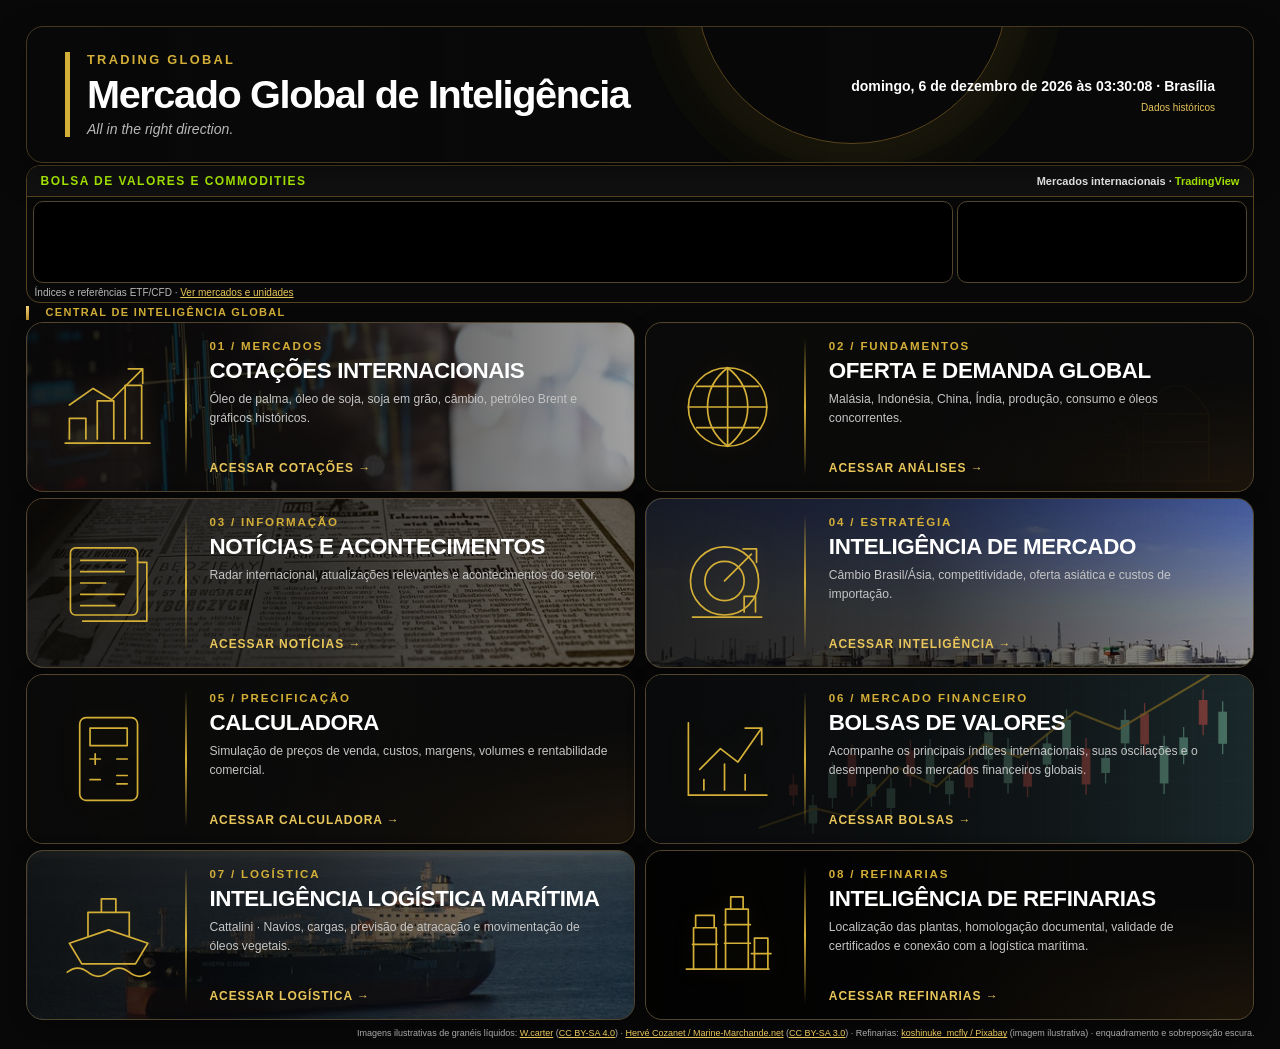
==== commit 7effc0c5: "Add Economia Brasileira filter and include verified-summary economy news in TV rotation" ====
--- a/index.html
+++ b/index.html
@@ -809,7 +809,7 @@
 <div class="exec18-hero"><div class="exec18-kicker">03 · GLOBAL NEWS INTELLIGENCE</div><h2>NOTÍCIAS E ACONTECIMENTOS</h2><p>Acontecimentos internacionais, riscos e fatores que movimentam os mercados.</p></div>
 
 
-<div class="news-filters news20-filters"><select id="news-category" aria-label="Filtrar por mercado"><option value="">Todos os mercados</option><option>Óleo de palma</option><option>Soja</option><option>Câmbio</option><option>Petróleo</option><option>Logística</option><option>Biodiesel</option><option>Comércio exterior</option></select><select id="news-region" aria-label="Filtrar por região"><option value="">Todas as regiões</option><option>Global</option><option>Brasil</option><option>Malásia</option><option>Indonésia</option><option>China</option><option>Índia</option><option>Estados Unidos</option><option>Argentina</option><option>União Europeia</option></select><select id="news-impact" aria-label="Filtrar por impacto"><option value="">Todos os impactos</option><option>Alto</option><option>Médio</option><option>Baixo</option></select><select id="news-period" aria-label="Filtrar por período"><option value="24">24 horas</option><option value="48">48 horas</option><option value="168" selected>7 dias</option></select></div>
+<div class="news-filters news20-filters"><select id="news-category" aria-label="Filtrar por mercado"><option value="">Todos os mercados</option><option>Óleo de palma</option><option>Soja</option><option>Câmbio</option><option>Economia Brasileira</option><option>Petróleo</option><option>Logística</option><option>Biodiesel</option><option>Comércio exterior</option></select><select id="news-region" aria-label="Filtrar por região"><option value="">Todas as regiões</option><option>Global</option><option>Brasil</option><option>Malásia</option><option>Indonésia</option><option>China</option><option>Índia</option><option>Estados Unidos</option><option>Argentina</option><option>União Europeia</option></select><select id="news-impact" aria-label="Filtrar por impacto"><option value="">Todos os impactos</option><option>Alto</option><option>Médio</option><option>Baixo</option></select><select id="news-period" aria-label="Filtrar por período"><option value="24">24 horas</option><option value="48">48 horas</option><option value="168" selected>7 dias</option></select></div>
 <div id="news-feed" class="news-feed news20-feed"><div class="placeholder">Aguardando primeira coleta.</div></div>
 <div class="news20-lower"><section class="news20-panel"><div class="news20-panel-head"><span>◉</span><div><h3>RADAR INTERNACIONAL</h3><p>Distribuição editorial por região identificada no feed</p></div></div><div id="news20-regions" class="news20-regions"><p class="muted">Aguardando notícias.</p></div><small>Regiões são etiquetas do feed, não coordenadas verificadas de eventos. Não exibimos pinos geográficos sem localização confirmada.</small></section>
 <section class="news20-panel"><div class="news20-panel-head"><span>◇</span><div><h3>INTELIGÊNCIA COMERCIAL</h3><p>Leitura responsável dos acontecimentos</p></div></div><div class="news20-intel"><div><b>FATO</b><span>Manchete, fonte e data presentes nos metadados publicados.</span></div><div><b>POSSÍVEL IMPACTO</b><span>Classificação editorial indicativa, sem causalidade presumida.</span></div><div><b>O QUE ACOMPANHAR</b><span>Confirmar o conteúdo integral e confrontar indicadores oficiais.</span></div></div></section></div>
@@ -911,7 +911,8 @@
   const event=eligible[positions[0]%eligible.length];
   const other=event?week.filter(article=>!matches(article,event)):week;
   const complete=other.filter(n=>{try{return !!String(n.summary_pt||n.summary_original||'').trim()&&new URL(n.image?.url||'invalid',location.href).origin===location.origin&&!!n.image?.url}catch{return false}});
-  const first=complete[positions[0]%complete.length];
+  const economy=complete.filter(n=>n.category==="Economia Brasileira");
+  const first=positions[0]%3===0&&economy.length?economy[Math.floor(positions[0]/3)%economy.length]:complete[positions[0]%complete.length];
   const primary=$('mt-news');
   const primaryCard=first?newsCard(first):card('Aguardando notícia com resumo e imagem disponíveis',null,['Fonte e conteúdo pendentes de validação']);
   if(first){const img=primaryCard.querySelector('img');if(img){img.alt='Imagem temática ilustrativa · Pixabay';img.onerror=()=>{img.remove();primaryCard.prepend(node('p','Imagem ilustrativa indisponível','mt-small'))}}}
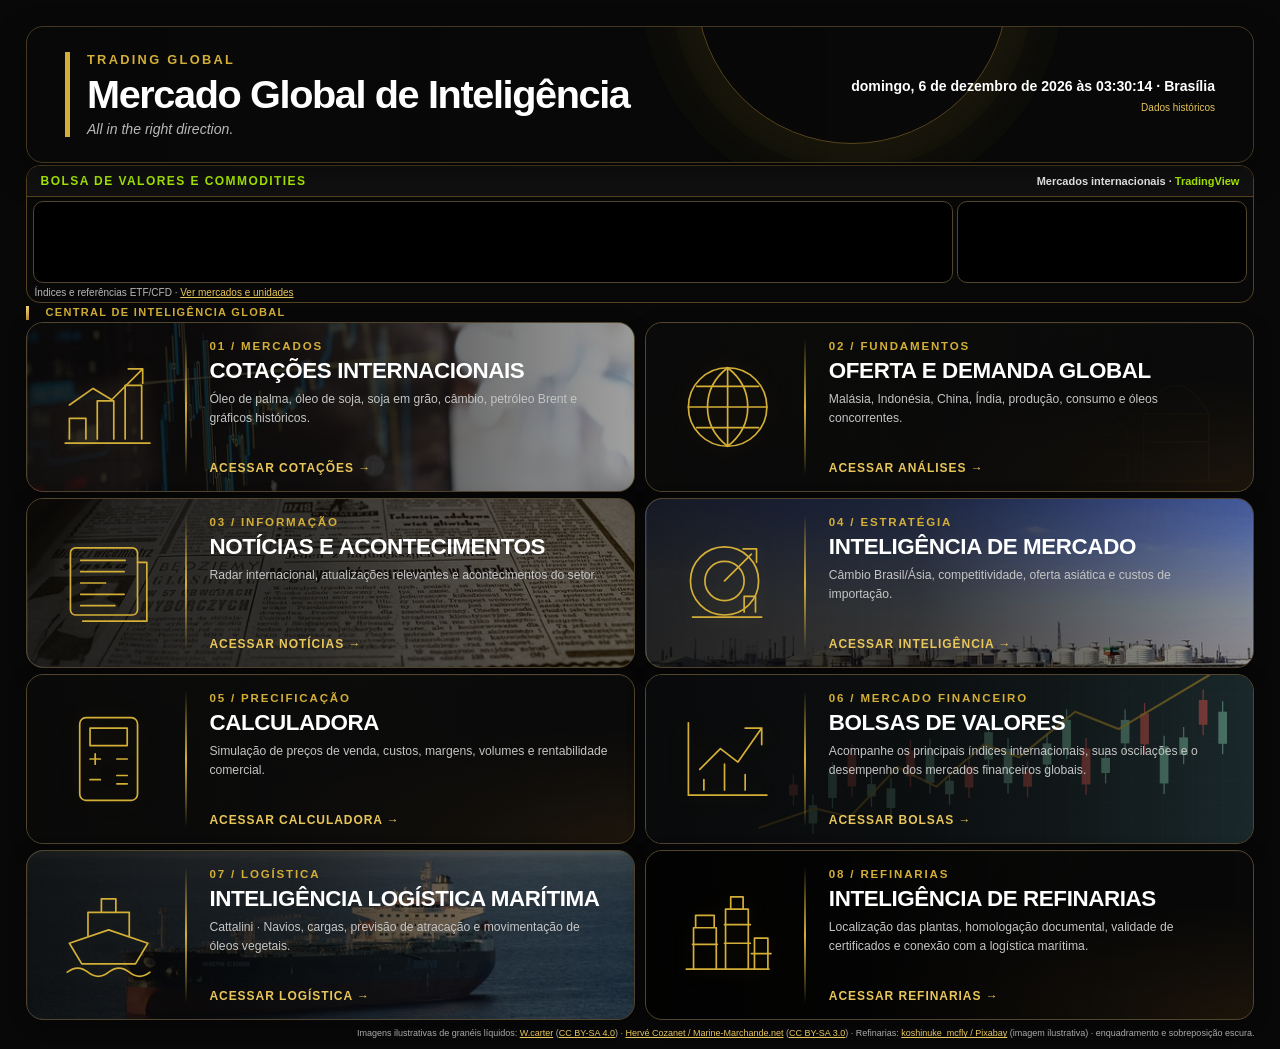
==== commit 589715f9: "Responsive portrait mobile intelligence layout with horizontal news cards" ====
--- a/index.html
+++ b/index.html
@@ -843,7 +843,28 @@
 #mn-tv #mt-news-secondary img{flex-shrink:1;min-height:0}
 #mn-tv .mt-news-slot .mn-supply-copy>h3,
 #mn-tv .mt-news-slot .mt-card>.mt-news{margin-bottom:clamp(3px,.5vw,8px)}#mn-tv .mt-slot .mn-image-credit,
-#mn-tv .mt-slot .mn-supply-copy>label{display:none}#mn-tv .mt-slot .mt-chart{flex:1;min-height:65px;height:auto}#mn-tv:not(:fullscreen){min-height:780px}body.mn-tv-mode #mn-tv{min-height:0}#mn-tv:fullscreen .mt-four,body.mn-tv-mode #mn-tv .mt-four{overflow:hidden}#mn-tv .mt-slot .tradingview-widget-container__widget{height:calc(100% - 22px)}#mn-tv .mt-slot .tradingview-widget-copyright{font-size:11px} #mn-tv,#mn-tv .mt-four>section{background:#080808!important}#mn-tv .mt-four>section{border-color:#282828!important}#mn-tv .mt-foot,#mn-tv .mt-ticker{background:#080808!important}#mn-tv .mt-slot .tradingview-widget-container{background:#080808;border-radius:6px;overflow:hidden;min-height:120px}#mn-tv .mt-slot .tradingview-widget-container__widget{min-height:100px}#mn-tv .mt-four>section>h3{color:#B6FF00!important}#mn-tv .mt-four>section>.mt-slot>.mt-card{background:linear-gradient(135deg,#121109,#29230f);transition:background .25s ease,box-shadow .25s ease,border-color .25s ease;border-color:#655326}#mn-tv .mt-four>section:hover>.mt-slot>.mt-card,#mn-tv .mt-four>section:focus-within>.mt-slot>.mt-card{background:linear-gradient(135deg,#29230f,#55451a);border-color:#D4AF37;box-shadow:inset 0 0 28px rgba(212,175,55,.24),0 0 12px rgba(212,175,55,.16)}#mn-tv .mt-tv-quotes{flex:none;padding:5px 0 0}#mn-tv .mt-footer-title{display:block;color:#b6ff00;font-size:clamp(11px,1vw,16px);margin-bottom:4px}#mn-tv .mt-footer-row{display:flex;align-items:center;gap:8px;min-width:0}#mn-tv .mt-footer-window{flex:1;min-width:0;overflow:hidden}#mn-tv .mt-tv-quotes-track{display:flex;width:max-content;animation:mtticker 22s linear infinite}#mn-tv .mt-tv-quotes-group{display:flex;flex:none;min-width:0;gap:0;padding:0;white-space:nowrap}#mn-tv .mt-tv-quote{display:flex;flex:none;width:max-content;min-width:0;max-width:none;flex-wrap:nowrap;display:grid;grid-template-columns:max-content max-content;column-gap:6px;row-gap:2px;padding:4px 12px;border-left:1px solid #655326;line-height:1.15;font-size:clamp(11px,1.1vw,18px)}#mn-tv .mt-tv-quote strong{grid-column:1/-1;width:auto;color:#b6ff00}#mn-tv .mt-tv-quote small{grid-column:1/-1;width:auto;font-size:.8em}#mn-tv .mt-footer-dollar{flex:0 0 clamp(230px,25vw,330px);min-width:0;border:1px solid #51452e;border-radius:10px;background:#000;overflow:hidden;color-scheme:dark}#mn-tv .mt-footer-dollar tv-ticker-tape{display:block;width:100%;min-height:80px;color-scheme:dark}@media(prefers-reduced-motion:reduce){#mn-tv .mt-tv-quotes-track{animation:none}#mn-tv .mt-footer-window{overflow-x:auto}#mn-tv .mt-tv-quotes-group[aria-hidden="true"]{display:none}}#mn-tv .mt-tv-quotes{padding:3px 0 0!important}#mn-tv .mt-footer-title{font-size:clamp(11px,.9vw,14px);margin:0 0 2px;line-height:1.1}#mn-tv .mt-tv-quote{padding:2px 10px;row-gap:1px;font-size:clamp(11px,1vw,16px)}#mn-tv .mt-footer-row{gap:6px}#mn-tv .mt-footer-dollar{border-radius:7px;flex-basis:clamp(210px,23vw,310px)}#mn-tv .mt-stocks-title{margin-top:3px;border-top:1px solid #51452e;padding-top:3px}#mn-tv .mt-stocks-window{border:1px solid #51452e;border-radius:7px;background:#000;color-scheme:dark}#mn-tv .mt-stocks-window tv-ticker-tape{display:block;width:100%;min-height:80px;color-scheme:dark} @media(max-width:600px){#mn-tv .mt-footer-dollar{flex-basis:46%}}#mn-tv .mt-tv-quotes-cycle{display:flex;flex:none;width:max-content}#mn-tv .mt-tv-quotes-track{gap:0}#mn-tv .mt-tv-quotes-group{justify-content:flex-start!important;min-width:0!important;flex-wrap:nowrap!important}@media(prefers-reduced-motion:reduce){#mn-tv .mt-tv-quotes-cycle[aria-hidden="true"]{display:none}}#mn-tv #mt-tv-quotes,#mn-tv #mt-tv-quotes .mt-footer-row,#mn-tv #mt-tv-quotes .mt-footer-window,#mn-tv #mt-tv-quotes .mt-tv-quotes-track,#mn-tv #mt-tv-quotes .mt-tv-quotes-cycle,#mn-tv #mt-tv-quotes .mt-tv-quotes-group,#mn-tv #mt-tv-quotes .mt-tv-quote{background:#000!important;background-image:none!important}</style><section id="mn-tv"><div class="mt-head"><div><h3>GLOBAL MARKET INTELLIGENCE</h3></div><div><button id="mt-full">ATIVAR MODO TV</button> <button id="mt-pause">Pausar</button></div></div><div class="mt-progress"><i id="mt-progress"></i></div><div class="mt-four"><section><h3>01 · NOTÍCIAS E ACONTECIMENTOS</h3><div id="mt-news" class="mt-slot mt-news-slot"></div></section><section><h3>02 · BOLSAS DE VALORES</h3><div id="mt-fin" class="mt-slot"></div></section><section><h3>03 · COTAÇÕES INTERNACIONAIS</h3><div id="mt-supply" class="mt-slot"></div></section><section><h3>04 · MAIORES IMPACTOS NA ECONOMIA</h3><div id="mt-news-secondary" class="mt-slot mt-news-slot"></div></section></div><div class="mt-foot"><div id="mt-state" class="mt-small">Carregando fontes…</div><div id="mt-nav"></div></div><div id="mt-market-ticker" class="mt-ticker"></div><div id="mt-tv-quotes" class="mt-tv-quotes" aria-label="Fechamentos de mercado">Carregando fechamentos…</div></section><script>
+#mn-tv .mt-slot .mn-supply-copy>label{display:none}#mn-tv .mt-slot .mt-chart{flex:1;min-height:65px;height:auto}#mn-tv:not(:fullscreen){min-height:780px}body.mn-tv-mode #mn-tv{min-height:0}#mn-tv:fullscreen .mt-four,body.mn-tv-mode #mn-tv .mt-four{overflow:hidden}#mn-tv .mt-slot .tradingview-widget-container__widget{height:calc(100% - 22px)}#mn-tv .mt-slot .tradingview-widget-copyright{font-size:11px} #mn-tv,#mn-tv .mt-four>section{background:#080808!important}#mn-tv .mt-four>section{border-color:#282828!important}#mn-tv .mt-foot,#mn-tv .mt-ticker{background:#080808!important}#mn-tv .mt-slot .tradingview-widget-container{background:#080808;border-radius:6px;overflow:hidden;min-height:120px}#mn-tv .mt-slot .tradingview-widget-container__widget{min-height:100px}#mn-tv .mt-four>section>h3{color:#B6FF00!important}#mn-tv .mt-four>section>.mt-slot>.mt-card{background:linear-gradient(135deg,#121109,#29230f);transition:background .25s ease,box-shadow .25s ease,border-color .25s ease;border-color:#655326}#mn-tv .mt-four>section:hover>.mt-slot>.mt-card,#mn-tv .mt-four>section:focus-within>.mt-slot>.mt-card{background:linear-gradient(135deg,#29230f,#55451a);border-color:#D4AF37;box-shadow:inset 0 0 28px rgba(212,175,55,.24),0 0 12px rgba(212,175,55,.16)}#mn-tv .mt-tv-quotes{flex:none;padding:5px 0 0}#mn-tv .mt-footer-title{display:block;color:#b6ff00;font-size:clamp(11px,1vw,16px);margin-bottom:4px}#mn-tv .mt-footer-row{display:flex;align-items:center;gap:8px;min-width:0}#mn-tv .mt-footer-window{flex:1;min-width:0;overflow:hidden}#mn-tv .mt-tv-quotes-track{display:flex;width:max-content;animation:mtticker 22s linear infinite}#mn-tv .mt-tv-quotes-group{display:flex;flex:none;min-width:0;gap:0;padding:0;white-space:nowrap}#mn-tv .mt-tv-quote{display:flex;flex:none;width:max-content;min-width:0;max-width:none;flex-wrap:nowrap;display:grid;grid-template-columns:max-content max-content;column-gap:6px;row-gap:2px;padding:4px 12px;border-left:1px solid #655326;line-height:1.15;font-size:clamp(11px,1.1vw,18px)}#mn-tv .mt-tv-quote strong{grid-column:1/-1;width:auto;color:#b6ff00}#mn-tv .mt-tv-quote small{grid-column:1/-1;width:auto;font-size:.8em}#mn-tv .mt-footer-dollar{flex:0 0 clamp(230px,25vw,330px);min-width:0;border:1px solid #51452e;border-radius:10px;background:#000;overflow:hidden;color-scheme:dark}#mn-tv .mt-footer-dollar tv-ticker-tape{display:block;width:100%;min-height:80px;color-scheme:dark}@media(prefers-reduced-motion:reduce){#mn-tv .mt-tv-quotes-track{animation:none}#mn-tv .mt-footer-window{overflow-x:auto}#mn-tv .mt-tv-quotes-group[aria-hidden="true"]{display:none}}#mn-tv .mt-tv-quotes{padding:3px 0 0!important}#mn-tv .mt-footer-title{font-size:clamp(11px,.9vw,14px);margin:0 0 2px;line-height:1.1}#mn-tv .mt-tv-quote{padding:2px 10px;row-gap:1px;font-size:clamp(11px,1vw,16px)}#mn-tv .mt-footer-row{gap:6px}#mn-tv .mt-footer-dollar{border-radius:7px;flex-basis:clamp(210px,23vw,310px)}#mn-tv .mt-stocks-title{margin-top:3px;border-top:1px solid #51452e;padding-top:3px}#mn-tv .mt-stocks-window{border:1px solid #51452e;border-radius:7px;background:#000;color-scheme:dark}#mn-tv .mt-stocks-window tv-ticker-tape{display:block;width:100%;min-height:80px;color-scheme:dark} @media(max-width:600px){#mn-tv .mt-footer-dollar{flex-basis:46%}}#mn-tv .mt-tv-quotes-cycle{display:flex;flex:none;width:max-content}#mn-tv .mt-tv-quotes-track{gap:0}#mn-tv .mt-tv-quotes-group{justify-content:flex-start!important;min-width:0!important;flex-wrap:nowrap!important}@media(prefers-reduced-motion:reduce){#mn-tv .mt-tv-quotes-cycle[aria-hidden="true"]{display:none}}#mn-tv #mt-tv-quotes,#mn-tv #mt-tv-quotes .mt-footer-row,#mn-tv #mt-tv-quotes .mt-footer-window,#mn-tv #mt-tv-quotes .mt-tv-quotes-track,#mn-tv #mt-tv-quotes .mt-tv-quotes-cycle,#mn-tv #mt-tv-quotes .mt-tv-quotes-group,#mn-tv #mt-tv-quotes .mt-tv-quote{background:#000!important;background-image:none!important}
+/* Mobile portrait only: full-width panels and horizontal news cards. */
+@media (max-width: 767px) and (orientation: portrait) and (pointer: coarse) {
+ #mn-tv,#mn-tv:not(:fullscreen){min-height:0}
+ #mn-tv:fullscreen,body.mn-tv-mode #mn-tv{overflow-y:auto;overflow-x:hidden;overscroll-behavior:contain}
+ #mn-tv .mt-four,#mn-tv:fullscreen .mt-four,body.mn-tv-mode #mn-tv .mt-four{grid-template-columns:minmax(0,1fr);grid-template-rows:none;grid-auto-rows:auto;flex:none;overflow:visible;gap:12px}
+ #mn-tv .mt-four>section{min-height:0;padding:12px}
+ #mn-tv .mt-slot{flex:none;min-height:0}
+ #mn-tv .mt-news-slot>.mt-card{display:grid;grid-template-columns:minmax(0,1fr);gap:8px;overflow:visible;padding:10px}
+ #mn-tv .mt-news-slot>.mt-card:has(>img){grid-template-columns:minmax(0,35%) minmax(0,1fr)}
+ #mn-tv .mt-news-slot>.mt-card>img{grid-column:1;grid-row:1/span 5;width:100%;height:100%;min-height:100px;max-height:190px;object-fit:cover;align-self:start}
+ #mn-tv .mt-news-slot>.mt-card:has(>img)>:not(img){grid-column:2}
+ #mn-tv .mt-news-slot .mt-news,#mn-tv .mt-news-slot .mt-summary{display:block;-webkit-line-clamp:unset;overflow:visible;overflow-wrap:anywhere}
+ #mn-tv .mt-news-slot .mt-news{font-size:16px;line-height:1.3}
+ #mn-tv .mt-news-slot .mt-summary,#mn-tv #mt-news-secondary .mt-impact-line{font-size:13px;line-height:1.4}
+ #mn-tv .mt-news-slot .mt-small{font-size:11px;overflow-wrap:anywhere}
+ #mn-tv #mt-fin .mt-card,#mn-tv #mt-supply .mt-card{min-height:240px}
+ #mn-tv #mt-fin .tradingview-widget-container{height:200px!important}
+ #mn-tv #mt-supply .mt-chart{height:150px;min-height:150px;flex:none}
+ #mn-tv .mt-head,#mn-tv .mt-progress,#mn-tv .mt-foot{flex:none}
+}
+</style><section id="mn-tv"><div class="mt-head"><div><h3>GLOBAL MARKET INTELLIGENCE</h3></div><div><button id="mt-full">ATIVAR MODO TV</button> <button id="mt-pause">Pausar</button></div></div><div class="mt-progress"><i id="mt-progress"></i></div><div class="mt-four"><section><h3>01 · NOTÍCIAS E ACONTECIMENTOS</h3><div id="mt-news" class="mt-slot mt-news-slot"></div></section><section><h3>02 · BOLSAS DE VALORES</h3><div id="mt-fin" class="mt-slot"></div></section><section><h3>03 · COTAÇÕES INTERNACIONAIS</h3><div id="mt-supply" class="mt-slot"></div></section><section><h3>04 · MAIORES IMPACTOS NA ECONOMIA</h3><div id="mt-news-secondary" class="mt-slot mt-news-slot"></div></section></div><div class="mt-foot"><div id="mt-state" class="mt-small">Carregando fontes…</div><div id="mt-nav"></div></div><div id="mt-market-ticker" class="mt-ticker"></div><div id="mt-tv-quotes" class="mt-tv-quotes" aria-label="Fechamentos de mercado">Carregando fechamentos…</div></section><script>
 (()=>{if(new URLSearchParams(location.search).get('page')!=='intelligence')return;const $=id=>document.getElementById(id),root=$('mn-tv'),panels=[...root.querySelectorAll('.mt-panel')];root.classList.add('mt-local-quotes');
 let current=0,start=performance.now(),paused=false,elapsed=0,cache={},loading=false;const fmt=(n,d=2)=>typeof n==='number'&&Number.isFinite(n)?n.toLocaleString('pt-BR',{minimumFractionDigits:d,maximumFractionDigits:d}):'—';function node(tag,t,cls){const e=document.createElement(tag);e.textContent=t||'';if(cls)e.className=cls;return e}function card(title,value,details){const e=node('article','','mt-card');e.append(node('h3',title));if(value)e.append(node('div',value,'mt-value'));for(const t of details||[])e.append(node('p',t,'mt-small'));return e}function drawHistory(el,data,unit){
   const namespace='http://www.w3.org/2000/svg';
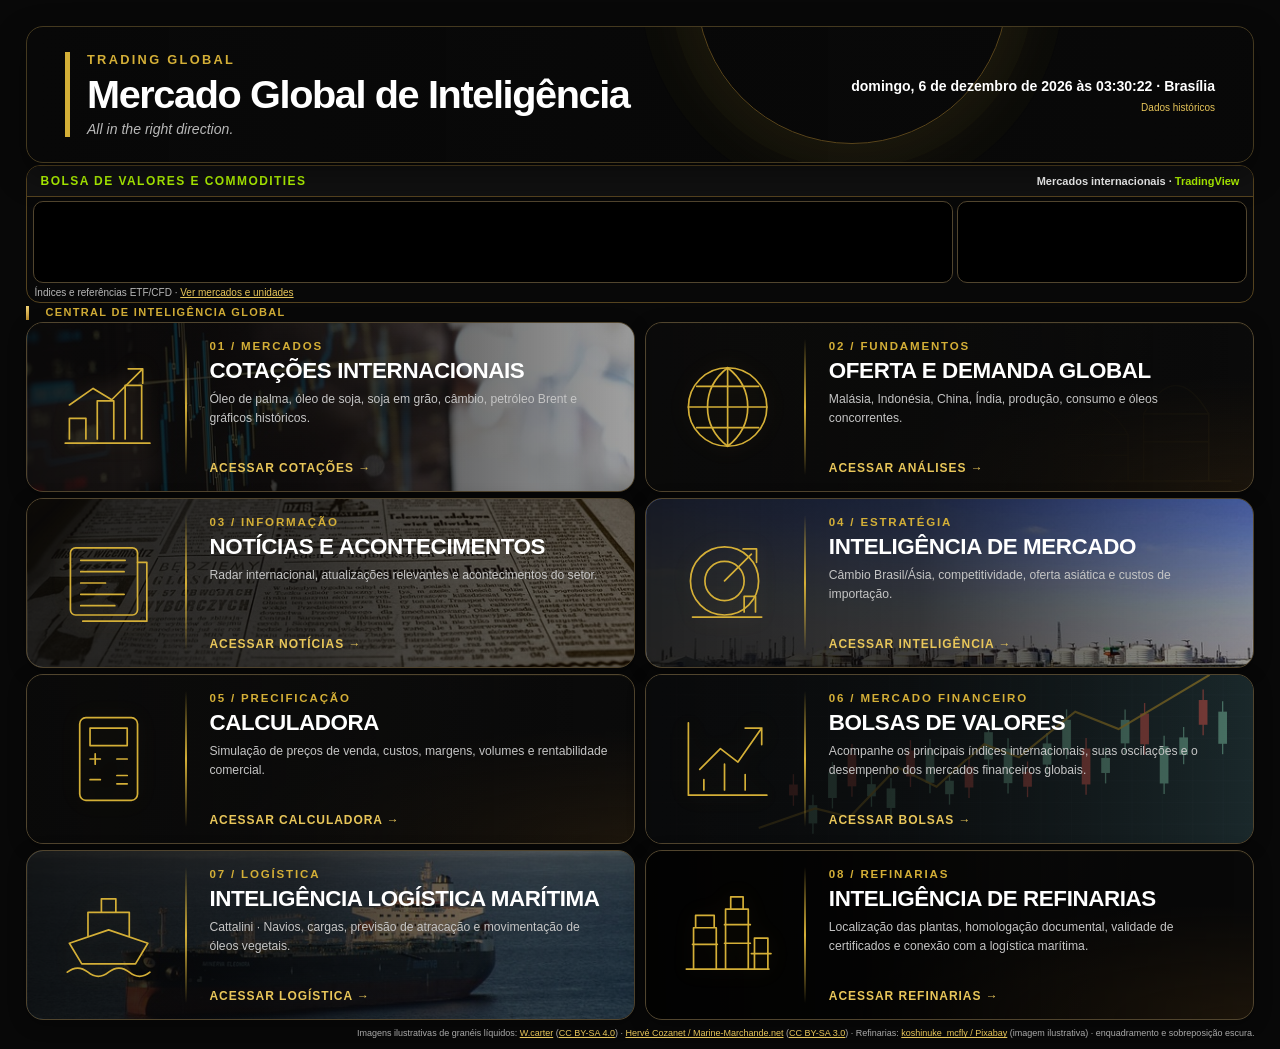
==== commit c2f0a06d: "Mobile only: full-width landscape photos in intelligence news cards 01 and 04" ====
--- a/index.html
+++ b/index.html
@@ -851,10 +851,9 @@
  #mn-tv .mt-four,#mn-tv:fullscreen .mt-four,body.mn-tv-mode #mn-tv .mt-four{grid-template-columns:minmax(0,1fr);grid-template-rows:none;grid-auto-rows:auto;flex:none;overflow:visible;gap:12px}
  #mn-tv .mt-four>section{min-height:0;padding:12px}
  #mn-tv .mt-slot{flex:none;min-height:0}
- #mn-tv .mt-news-slot>.mt-card{display:grid;grid-template-columns:minmax(0,1fr);gap:8px;overflow:visible;padding:10px}
- #mn-tv .mt-news-slot>.mt-card:has(>img){grid-template-columns:minmax(0,35%) minmax(0,1fr)}
- #mn-tv .mt-news-slot>.mt-card>img{grid-column:1;grid-row:1/span 5;width:100%;height:100%;min-height:100px;max-height:190px;object-fit:cover;align-self:start}
- #mn-tv .mt-news-slot>.mt-card:has(>img)>:not(img){grid-column:2}
+ #mn-tv .mt-news-slot>.mt-card{display:flex;flex-direction:column;gap:8px;overflow:visible;padding:10px}
+ #mn-tv .mt-news-slot>.mt-card>img{display:block;width:100%;height:clamp(90px,30vw,150px);min-height:0;max-height:150px;flex:none;object-fit:cover;object-position:center;align-self:stretch}
+ #mn-tv .mt-news-slot>.mt-card>:not(img){width:100%;min-width:0}
  #mn-tv .mt-news-slot .mt-news,#mn-tv .mt-news-slot .mt-summary{display:block;-webkit-line-clamp:unset;overflow:visible;overflow-wrap:anywhere}
  #mn-tv .mt-news-slot .mt-news{font-size:16px;line-height:1.3}
  #mn-tv .mt-news-slot .mt-summary,#mn-tv #mt-news-secondary .mt-impact-line{font-size:13px;line-height:1.4}
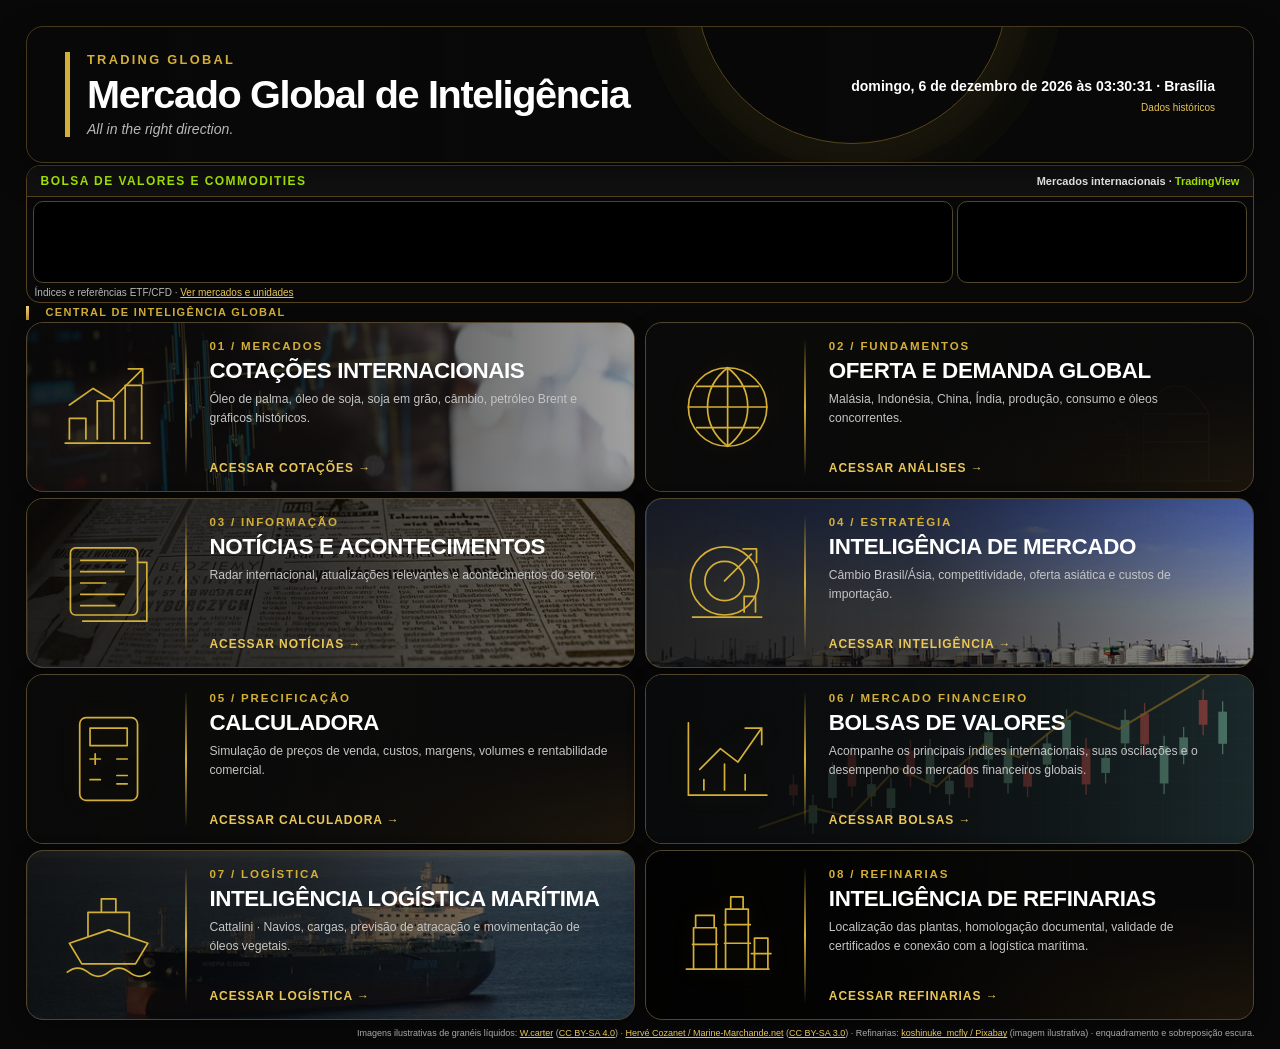
==== commit 4ef61362: "Prevent economic impact headline clipping in desktop TV mode; prioritize text over image height" ====
--- a/index.html
+++ b/index.html
@@ -862,6 +862,15 @@
  #mn-tv #mt-fin .tradingview-widget-container{height:200px!important}
  #mn-tv #mt-supply .mt-chart{height:150px;min-height:150px;flex:none}
  #mn-tv .mt-head,#mn-tv .mt-progress,#mn-tv .mt-foot{flex:none}
+}
+
+/* TV desktop: reserve headline and editorial text before allocating image height. */
+@media (min-width:768px), (pointer:fine) {
+ #mn-tv:fullscreen #mt-news-secondary .mt-card,body.mn-tv-mode #mn-tv #mt-news-secondary .mt-card{gap:4px}
+ #mn-tv:fullscreen #mt-news-secondary .mt-news,body.mn-tv-mode #mn-tv #mt-news-secondary .mt-news{flex:0 0 auto;display:block;overflow:visible;-webkit-line-clamp:unset;white-space:normal;overflow-wrap:anywhere;line-height:1.2;font-size:clamp(14px,1.25vw,22px);margin-bottom:2px}
+ #mn-tv:fullscreen #mt-news-secondary .mt-impact-line,body.mn-tv-mode #mn-tv #mt-news-secondary .mt-impact-line{flex:0 0 auto;font-size:clamp(11px, min(1vw,1.65vh),17px);line-height:1.2}
+ #mn-tv:fullscreen #mt-news-secondary .mt-small,body.mn-tv-mode #mn-tv #mt-news-secondary .mt-small{flex:0 0 auto;font-size:clamp(10px,1.5vh,15px)}
+ #mn-tv:fullscreen #mt-news-secondary .mt-card>img,body.mn-tv-mode #mn-tv #mt-news-secondary .mt-card>img{flex:1 1 0;min-height:0;height:0;max-height:clamp(35px,8vh,110px);object-fit:cover}
 }
 </style><section id="mn-tv"><div class="mt-head"><div><h3>GLOBAL MARKET INTELLIGENCE</h3></div><div><button id="mt-full">ATIVAR MODO TV</button> <button id="mt-pause">Pausar</button></div></div><div class="mt-progress"><i id="mt-progress"></i></div><div class="mt-four"><section><h3>01 · NOTÍCIAS E ACONTECIMENTOS</h3><div id="mt-news" class="mt-slot mt-news-slot"></div></section><section><h3>02 · BOLSAS DE VALORES</h3><div id="mt-fin" class="mt-slot"></div></section><section><h3>03 · COTAÇÕES INTERNACIONAIS</h3><div id="mt-supply" class="mt-slot"></div></section><section><h3>04 · MAIORES IMPACTOS NA ECONOMIA</h3><div id="mt-news-secondary" class="mt-slot mt-news-slot"></div></section></div><div class="mt-foot"><div id="mt-state" class="mt-small">Carregando fontes…</div><div id="mt-nav"></div></div><div id="mt-market-ticker" class="mt-ticker"></div><div id="mt-tv-quotes" class="mt-tv-quotes" aria-label="Fechamentos de mercado">Carregando fechamentos…</div></section><script>
 (()=>{if(new URLSearchParams(location.search).get('page')!=='intelligence')return;const $=id=>document.getElementById(id),root=$('mn-tv'),panels=[...root.querySelectorAll('.mt-panel')];root.classList.add('mt-local-quotes');
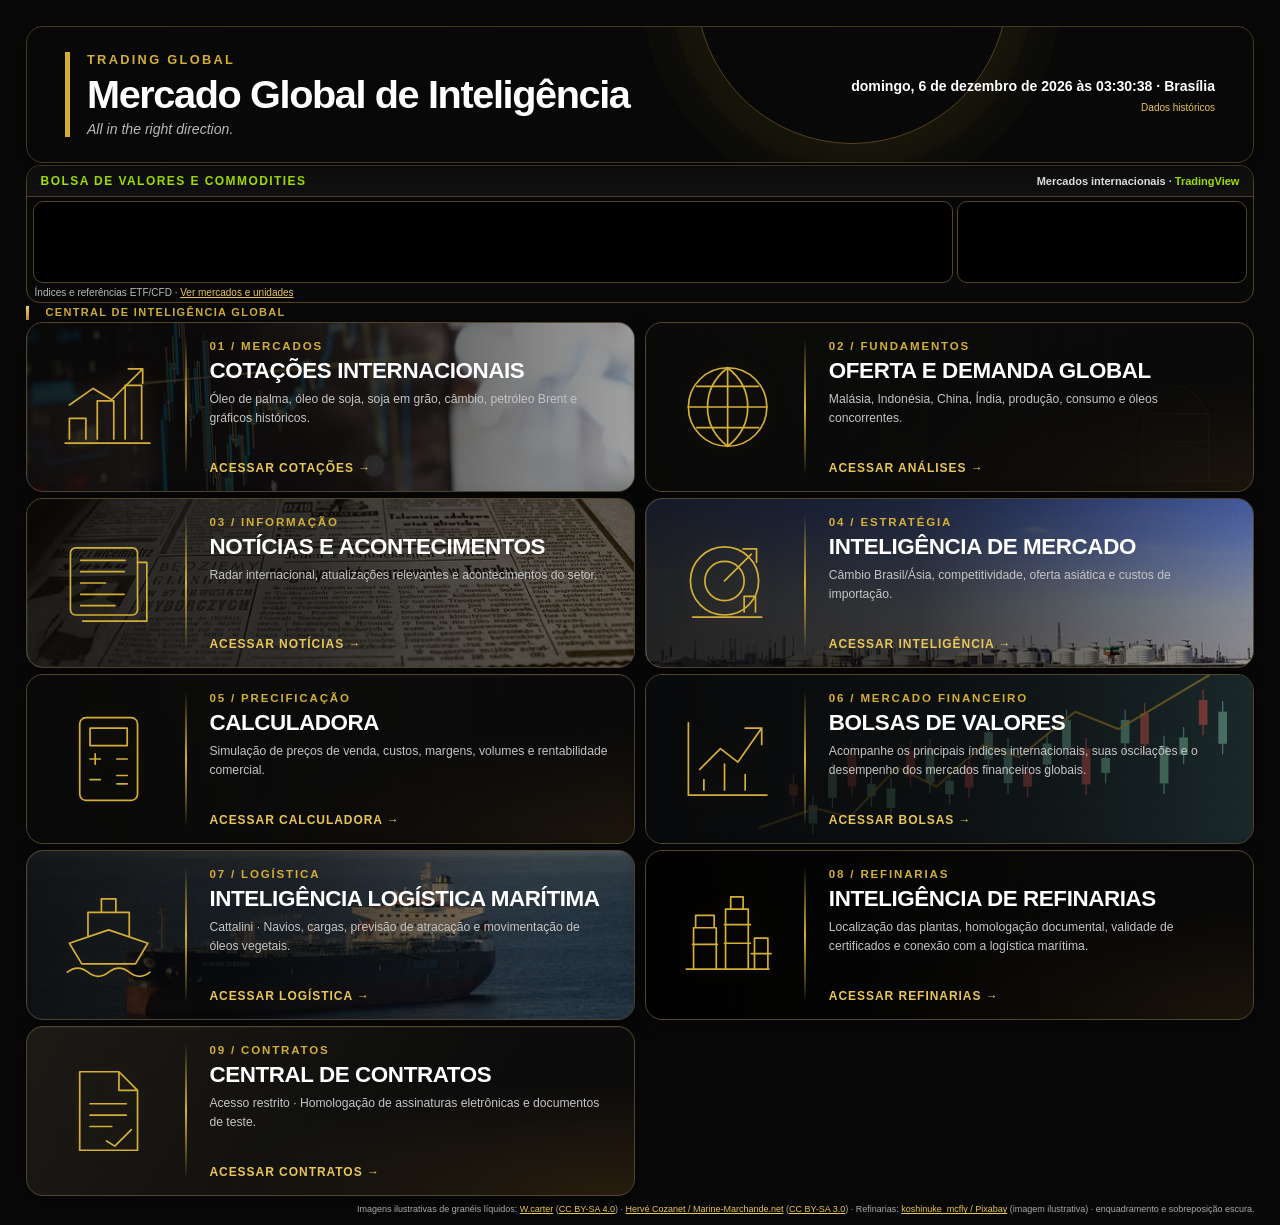
==== commit 79b7e5cc: "Add card 09 for restricted contracts homologation" ====
--- a/index.html
+++ b/index.html
@@ -773,7 +773,7 @@
 <a class="portal-card" href="?page=quotes"><span class="portal-card-icon"><svg viewBox="0 0 100 100" aria-hidden="true"><path d="M12 81V61H28V81M39 81V44H55V81M66 81V29H82V81M8 85H90"/><path d="M12 48L35 32L53 43L83 13M69 13H83V27"/></svg></span><span class="portal-card-art"><svg viewBox="0 0 200 130" preserveAspectRatio="none"><path d="M0 120L25 110L50 113L70 80L95 94L120 53L150 62L175 30L200 12"/><path d="M0 120L25 110L50 113L70 80L95 94L120 53L150 62L175 30L200 12L200 130L0 130Z" fill="#D4AF37" fill-opacity=".17"/></svg></span><span class="portal-card-num">01 / MERCADOS</span><span class="portal-card-title">COTAÇÕES INTERNACIONAIS</span><span class="portal-card-description">Óleo de palma, óleo de soja, soja em grão, câmbio, petróleo Brent e gráficos históricos.</span><span class="portal-card-action">ACESSAR COTAÇÕES →</span></a>
 <a class="portal-card" href="?page=supply"><span class="portal-card-icon"><svg viewBox="0 0 100 100" aria-hidden="true"><circle cx="50" cy="50" r="38"/><path d="M12 50H88M50 12V88M20 30H80M20 70H80M50 12C24 32 24 68 50 88M50 12C76 32 76 68 50 88"/></svg></span><span class="portal-card-art"><svg viewBox="0 0 200 130"><path d="M10 120H190M30 120V75H90V120M105 120V55H168V120M30 75Q60 25 90 75M105 55Q136 0 168 55M30 95H90M105 82H168"/></svg></span><span class="portal-card-num">02 / FUNDAMENTOS</span><span class="portal-card-title">OFERTA E DEMANDA GLOBAL</span><span class="portal-card-description">Malásia, Indonésia, China, Índia, produção, consumo e óleos concorrentes.</span><span class="portal-card-action">ACESSAR ANÁLISES →</span></a>
 <a class="portal-card" href="?page=news"><span class="portal-card-icon"><svg viewBox="0 0 100 100" aria-hidden="true"><rect x="13" y="16" width="65" height="65" rx="5"/><path d="M23 28H66M23 39H65M23 50H47M23 61H65M23 72H56"/><path d="M78 30H87V87H25"/></svg></span><span class="portal-card-art"><svg viewBox="0 0 200 130"><circle cx="100" cy="65" r="51"/><path d="M49 65H151M100 14V116M60 34L140 96M60 96L140 34"/></svg></span><span class="portal-card-num">03 / INFORMAÇÃO</span><span class="portal-card-title">NOTÍCIAS E ACONTECIMENTOS</span><span class="portal-card-description">Radar internacional, atualizações relevantes e acontecimentos do setor.</span><span class="portal-card-action">ACESSAR NOTÍCIAS →</span></a>
-<a class="portal-card" href="?page=intelligence"><span class="portal-card-icon"><svg viewBox="0 0 100 100" aria-hidden="true"><circle cx="47" cy="48" r="33"/><circle cx="47" cy="48" r="19"/><path d="M47 48L73 22M65 17L78 17L78 30M16 83H83M66 78V63H77V78"/></svg></span><span class="portal-card-art"><svg viewBox="0 0 200 130"><path d="M10 118H190M25 118V70H75V118M80 118V55H120V118M140 118V30H170V118M130 30L170 30M130 20L170 20M140 20V10"/></svg></span><span class="portal-card-num">04 / ESTRATÉGIA</span><span class="portal-card-title">INTELIGÊNCIA DE MERCADO</span><span class="portal-card-description">Câmbio Brasil/Ásia, competitividade, oferta asiática e custos de importação.</span><span class="portal-card-action">ACESSAR INTELIGÊNCIA →</span></a><a class="portal-card" href="calculadora.html"><span class="portal-card-icon"><svg viewBox="0 0 100 100" aria-hidden="true"><rect x="22" y="10" width="56" height="80" rx="6"/><rect x="32" y="20" width="36" height="17"/><path d="M32 50H42M37 45V55M58 50H68M32 70H42M58 66H68M58 74H68"/></svg></span><span class="portal-card-num">05 / PRECIFICAÇÃO</span><span class="portal-card-title">CALCULADORA</span><span class="portal-card-description">Simulação de preços de venda, custos, margens, volumes e rentabilidade comercial.</span><span class="portal-card-action">ACESSAR CALCULADORA →</span></a><a class="portal-card" href="teste-bolsas.html"><span class="portal-card-icon"><svg viewBox="0 0 100 100" aria-hidden="true"><path d="M12 85H88M12 85V15M23 60L43 40 60 53 83 20M67 20H83V36"/><path d="M27 70V80M47 55V80M67 65V80"/></svg></span><span class="portal-card-num">06 / MERCADO FINANCEIRO</span><span class="portal-card-title">BOLSAS DE VALORES</span><span class="portal-card-description">Acompanhe os principais índices internacionais, suas oscilações e o desempenho dos mercados financeiros globais.</span><span class="portal-card-action">ACESSAR BOLSAS →</span></a><a class="portal-card" href="logistica.html"><span class="portal-card-icon"><svg viewBox="0 0 100 100" aria-hidden="true"><path d="M12 58L50 45L88 58L76 78H24Z M30 51V28H70V51 M43 28V15H57V28 M10 86Q20 78 30 86T50 86T70 86T90 86"/></svg></span><span class="portal-card-num">07 / LOGÍSTICA</span><span class="portal-card-title">INTELIGÊNCIA LOGÍSTICA MARÍTIMA</span><span class="portal-card-description">Cattalini · Navios, cargas, previsão de atracação e movimentação de óleos vegetais.</span><span class="portal-card-action">ACESSAR LOGÍSTICA →</span></a><a class="portal-card" href="refinarias.html"><span class="portal-card-icon"><svg viewBox="0 0 100 100" aria-hidden="true"><path d="M10 83H90M17 83V43H39V83M19 43V31H37V43M48 83V25H70V83M53 25V13H65V25M76 83V53H89V83M16 59H40M47 40H72M47 58H72M73 68H92"/></svg></span><span class="portal-card-num">08 / REFINARIAS</span><span class="portal-card-title">INTELIGÊNCIA DE REFINARIAS</span><span class="portal-card-description">Localização das plantas, homologação documental, validade de certificados e conexão com a logística marítima.</span><span class="portal-card-action">ACESSAR REFINARIAS →</span></a><div class="liquid-image-credits" style="grid-column:1/-1">Imagens ilustrativas de granéis líquidos: <a href="https://commons.wikimedia.org/wiki/File:Product_terminal_at_Preemraff_Lysekil_with_tankers.jpg">W.carter</a> (<a href="https://creativecommons.org/licenses/by-sa/4.0/">CC BY-SA 4.0</a>) · <a href="https://commons.wikimedia.org/wiki/File:Oil_carrier_Orateca_main_deck.jpg">Hervé Cozanet / Marine-Marchande.net</a> (<a href="https://creativecommons.org/licenses/by-sa/3.0/">CC BY-SA 3.0</a>) · Refinarias: <a href="https://pixabay.com/photos/plant-night-view-industrial-pipe-1769429/" target="_blank" rel="noopener noreferrer">koshinuke_mcfly / Pixabay</a> (imagem ilustrativa) · enquadramento e sobreposição escura.</div>
+<a class="portal-card" href="?page=intelligence"><span class="portal-card-icon"><svg viewBox="0 0 100 100" aria-hidden="true"><circle cx="47" cy="48" r="33"/><circle cx="47" cy="48" r="19"/><path d="M47 48L73 22M65 17L78 17L78 30M16 83H83M66 78V63H77V78"/></svg></span><span class="portal-card-art"><svg viewBox="0 0 200 130"><path d="M10 118H190M25 118V70H75V118M80 118V55H120V118M140 118V30H170V118M130 30L170 30M130 20L170 20M140 20V10"/></svg></span><span class="portal-card-num">04 / ESTRATÉGIA</span><span class="portal-card-title">INTELIGÊNCIA DE MERCADO</span><span class="portal-card-description">Câmbio Brasil/Ásia, competitividade, oferta asiática e custos de importação.</span><span class="portal-card-action">ACESSAR INTELIGÊNCIA →</span></a><a class="portal-card" href="calculadora.html"><span class="portal-card-icon"><svg viewBox="0 0 100 100" aria-hidden="true"><rect x="22" y="10" width="56" height="80" rx="6"/><rect x="32" y="20" width="36" height="17"/><path d="M32 50H42M37 45V55M58 50H68M32 70H42M58 66H68M58 74H68"/></svg></span><span class="portal-card-num">05 / PRECIFICAÇÃO</span><span class="portal-card-title">CALCULADORA</span><span class="portal-card-description">Simulação de preços de venda, custos, margens, volumes e rentabilidade comercial.</span><span class="portal-card-action">ACESSAR CALCULADORA →</span></a><a class="portal-card" href="teste-bolsas.html"><span class="portal-card-icon"><svg viewBox="0 0 100 100" aria-hidden="true"><path d="M12 85H88M12 85V15M23 60L43 40 60 53 83 20M67 20H83V36"/><path d="M27 70V80M47 55V80M67 65V80"/></svg></span><span class="portal-card-num">06 / MERCADO FINANCEIRO</span><span class="portal-card-title">BOLSAS DE VALORES</span><span class="portal-card-description">Acompanhe os principais índices internacionais, suas oscilações e o desempenho dos mercados financeiros globais.</span><span class="portal-card-action">ACESSAR BOLSAS →</span></a><a class="portal-card" href="logistica.html"><span class="portal-card-icon"><svg viewBox="0 0 100 100" aria-hidden="true"><path d="M12 58L50 45L88 58L76 78H24Z M30 51V28H70V51 M43 28V15H57V28 M10 86Q20 78 30 86T50 86T70 86T90 86"/></svg></span><span class="portal-card-num">07 / LOGÍSTICA</span><span class="portal-card-title">INTELIGÊNCIA LOGÍSTICA MARÍTIMA</span><span class="portal-card-description">Cattalini · Navios, cargas, previsão de atracação e movimentação de óleos vegetais.</span><span class="portal-card-action">ACESSAR LOGÍSTICA →</span></a><a class="portal-card" href="refinarias.html"><span class="portal-card-icon"><svg viewBox="0 0 100 100" aria-hidden="true"><path d="M10 83H90M17 83V43H39V83M19 43V31H37V43M48 83V25H70V83M53 25V13H65V25M76 83V53H89V83M16 59H40M47 40H72M47 58H72M73 68H92"/></svg></span><span class="portal-card-num">08 / REFINARIAS</span><span class="portal-card-title">INTELIGÊNCIA DE REFINARIAS</span><span class="portal-card-description">Localização das plantas, homologação documental, validade de certificados e conexão com a logística marítima.</span><span class="portal-card-action">ACESSAR REFINARIAS →</span></a><a class="portal-card" href="contratos.html"><span class="portal-card-icon"><svg viewBox="0 0 100 100" aria-hidden="true"><path d="M22 12H60L78 30V88H22Z M60 12V30H78 M32 43H67 M32 54H67 M32 65H53 M48 79L56 84L72 68"/></svg></span><span class="portal-card-num">09 / CONTRATOS</span><span class="portal-card-title">CENTRAL DE CONTRATOS</span><span class="portal-card-description">Acesso restrito · Homologação de assinaturas eletrônicas e documentos de teste.</span><span class="portal-card-action">ACESSAR CONTRATOS →</span></a><div class="liquid-image-credits" style="grid-column:1/-1">Imagens ilustrativas de granéis líquidos: <a href="https://commons.wikimedia.org/wiki/File:Product_terminal_at_Preemraff_Lysekil_with_tankers.jpg">W.carter</a> (<a href="https://creativecommons.org/licenses/by-sa/4.0/">CC BY-SA 4.0</a>) · <a href="https://commons.wikimedia.org/wiki/File:Oil_carrier_Orateca_main_deck.jpg">Hervé Cozanet / Marine-Marchande.net</a> (<a href="https://creativecommons.org/licenses/by-sa/3.0/">CC BY-SA 3.0</a>) · Refinarias: <a href="https://pixabay.com/photos/plant-night-view-industrial-pipe-1769429/" target="_blank" rel="noopener noreferrer">koshinuke_mcfly / Pixabay</a> (imagem ilustrativa) · enquadramento e sobreposição escura.</div>
 </div></div><div class="portal-back"><a href="./" aria-label="Voltar à página inicial">← VOLTAR À CENTRAL DE INTELIGÊNCIA</a></div><main class="grid">
 <script src="https://cdn.jsdelivr.net/npm/echarts@5.6.0/dist/echarts.min.js"></script><script>
 window.mnEchart=function(host,points,unit,source){if(!window.echarts||!points.length)return false;let chart,observer;try{const node=document.createElement('div');node.className='mn-echart';node.style.cssText='width:100%;height:260px;min-width:0';node.setAttribute('aria-label','Histórico '+unit);host.append(node);chart=echarts.init(node,'dark',{renderer:'canvas',locale:'PT-br'});chart.setOption({backgroundColor:'transparent',color:['#D4AF37','#B6FF00'],animation:false,aria:{enabled:true},grid:{left:12,right:16,top:42,bottom:55,containLabel:true},tooltip:{trigger:'axis',confine:true,valueFormatter:v=>Number(v).toLocaleString('pt-BR',{maximumFractionDigits:4})+' '+unit},toolbox:{right:8,feature:{restore:{title:'Restaurar'},saveAsImage:{title:'Salvar imagem',backgroundColor:'#080808'}}},xAxis:{type:'category',data:points.map(p=>p.date),axisLabel:{color:'#aaa',formatter:v=>v.slice(8,10)+'/'+v.slice(5,7)},axisLine:{lineStyle:{color:'#555'}}},yAxis:{type:'value',scale:true,axisLabel:{color:'#aaa'},splitLine:{lineStyle:{color:'#333',type:'dashed'}}},dataZoom:points.length>2?[{type:'inside',filterMode:'none'},{type:'slider',height:16,bottom:8,filterMode:'none',borderColor:'#55431f',textStyle:{color:'#aaa'}}]:[],series:[{name:unit,type:'line',data:points.map(p=>p.value),showSymbol:points.length<20,symbolSize:5,lineStyle:{width:2},areaStyle:{opacity:.09},markPoint:points.length>1?{symbolSize:38,label:{fontSize:9},data:[{type:'max',name:'Máximo'},{type:'min',name:'Mínimo'}]}:undefined,markLine:points.length>1?{silent:true,symbol:'none',label:{show:false},data:[{type:'average',name:'Média'}]}:undefined}]});if(window.ResizeObserver){observer=new ResizeObserver(()=>{if(node.isConnected&&node.clientWidth)chart.resize()});observer.observe(node)}host.mnDispose=()=>{observer?.disconnect();chart.dispose()};return true}catch(e){observer?.disconnect();chart?.dispose();host.lastElementChild?.remove();return false}};
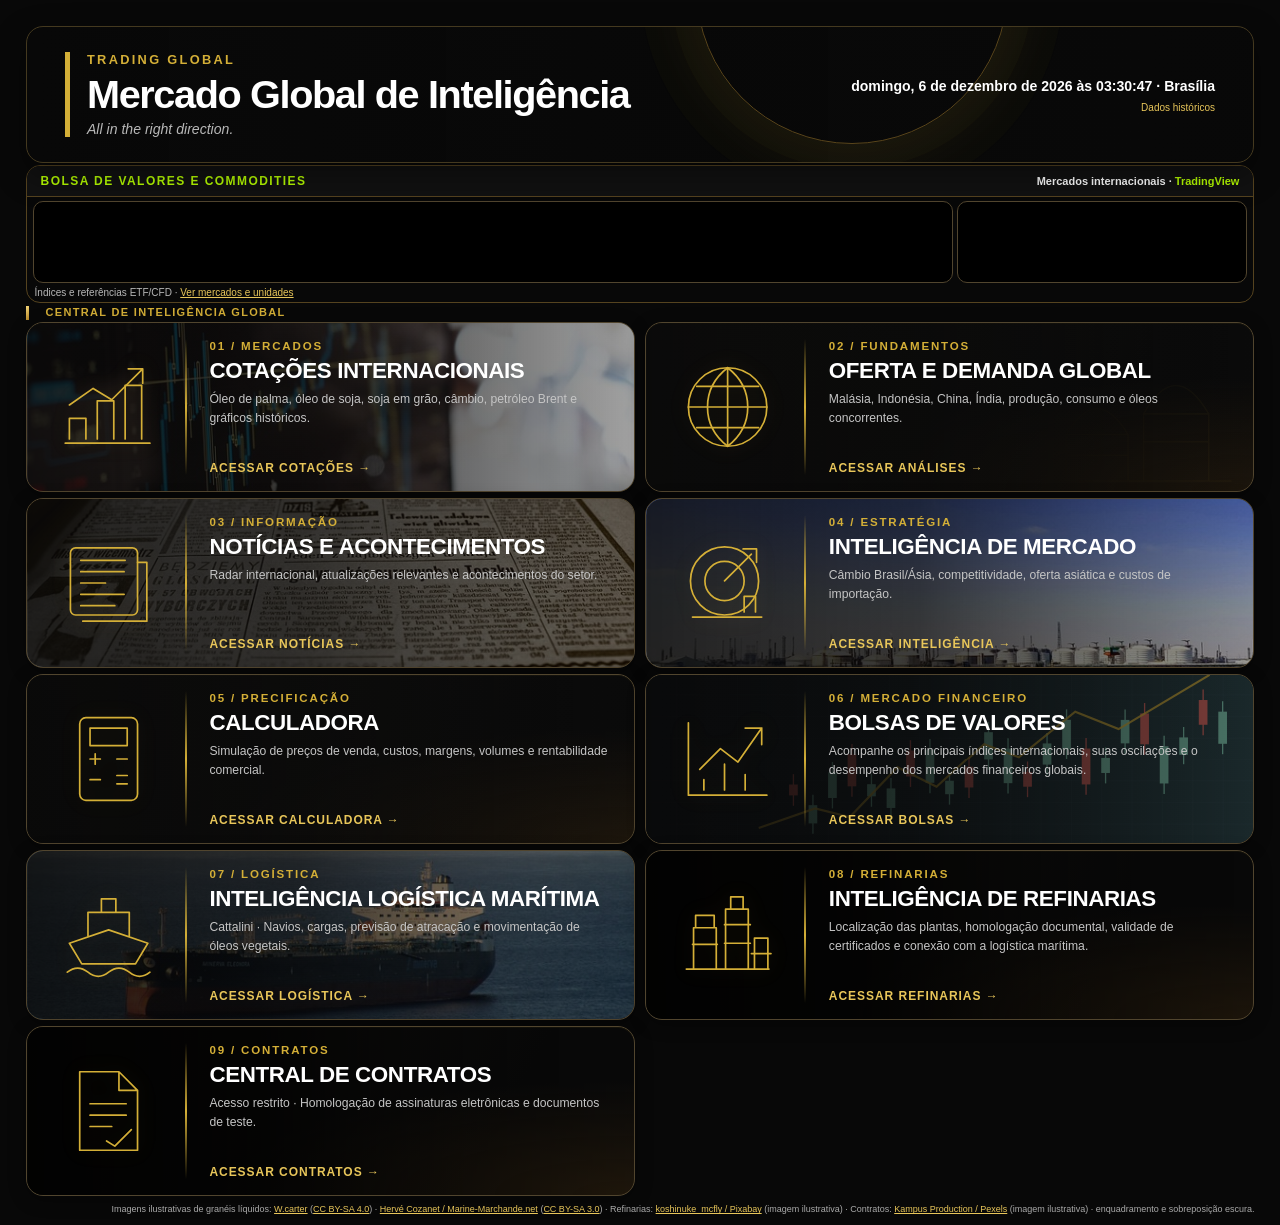
==== commit d824e4e8: "Use contextual contract signing photograph on card 09" ====
--- a/index.html
+++ b/index.html
@@ -761,7 +761,7 @@
 #executive-section-2 .mn-supply-story,#executive-section-2 .mn-supply-story:hover{background:radial-gradient(ellipse at 100% 100%,rgba(212,175,55,.45) 0%,rgba(212,175,55,.1286) 65%,rgba(212,175,55,0) 100%),#111;border-color:rgba(212,175,55,.55);box-shadow:inset 0 0 22px rgba(212,175,55,.08)}
 #executive-section-2 .mn-supply-copy{background:transparent}
 #executive-section-2 .mn-supply-copy aside{background:rgba(212,175,55,.12)}
-</style><style>#executive-section-2 #mn-market-overview{background:radial-gradient(ellipse at 100% 100%,rgba(212,175,55,.45) 0%,rgba(212,175,55,.1286) 65%,transparent 100%),#111;border-color:rgba(212,175,55,.55);box-shadow:inset 0 0 22px rgba(212,175,55,.08)}#executive-section-2 #mn-market-overview>h3{color:#B6FF00}#executive-section-2 #mn-market-overview .mn-supply-kpis{margin-bottom:12px}</style><style id="mn-market-compact">#executive-section-2 #mn-market-overview{padding:10px 12px!important}#executive-section-2 #mn-market-overview>h3{margin:0 0 8px!important;line-height:1.25}#executive-section-2 #mn-market-overview .mn-supply-kpis{margin:0 0 5px!important;gap:8px}#executive-section-2 #mn-market-overview .mn-supply-kpis>div{padding:6px 9px!important;line-height:1.3;min-height:0}#executive-section-2 #mn-market-overview .mn-supply-kpis strong{margin:2px 0!important;line-height:1.2}#executive-section-2 #mn-market-overview>a{display:inline-block;margin:0;font-size:12px;line-height:1.25}</style><style id="mn-news-radar-background">#executive-section-2 #mn-news-radar{background-color:#111;background-image:linear-gradient(90deg,rgba(10,10,10,.95) 0%,rgba(10,10,10,.80) 55%,rgba(10,10,10,.28) 100%),url("assets/radar-palm-illustration.svg");background-size:cover,auto 100%;background-position:center,right center;background-repeat:no-repeat;border-color:rgba(212,175,55,.55)}#executive-section-2 #mn-news-radar a{color:#e6bd50;text-shadow:0 1px 3px #000}#executive-section-2 #mn-news-radar a:hover{color:#fff0ae}@media(max-width:650px){#executive-section-2 #mn-news-radar{background-size:cover,cover}}</style><style id="mn-radar-no-dividers">#mn-news-radar .mn-supply-feed,#mn-news-radar .mn-supply-feed *{border-bottom:0!important;border-top:0!important;box-shadow:none!important}#mn-news-radar .mn-supply-feed hr{display:none!important}</style><style id="mn-radar-lime-title">#executive-section-2 #mn-news-radar>h3{color:#B6FF00!important}</style><style id="mn-radar-compact">#executive-section-2 #mn-news-radar{padding:10px 12px!important}#executive-section-2 #mn-news-radar>h3{margin:0 0 6px!important;line-height:1.25}#mn-news-radar .mn-supply-feed{margin-top:0!important;padding-top:0!important}#mn-news-radar .mn-supply-feed>small{margin-top:0!important}</style><style id="mn-radar-hover">#executive-section-2 #mn-news-radar{position:relative;isolation:isolate;transition:border-color .2s,box-shadow .2s;box-shadow:inset 0 0 22px rgba(212,175,55,.08)}#executive-section-2 #mn-news-radar::before{content:"";position:absolute;inset:0;border-radius:inherit;pointer-events:none;z-index:-1;background:radial-gradient(ellipse at 100% 100%,rgba(212,175,55,.45) 0%,rgba(212,175,55,.1286) 65%,transparent 100%);opacity:0;transition:opacity .2s}#executive-section-2 #mn-news-radar:hover::before,#executive-section-2 #mn-news-radar:focus-within::before{opacity:1}#executive-section-2 #mn-news-radar:hover,#executive-section-2 #mn-news-radar:focus-within{border-color:rgba(212,175,55,.65);box-shadow:inset 0 0 32px rgba(212,175,55,.085),0 4px 20px rgba(212,175,55,.09)}@media(prefers-reduced-motion:reduce){#executive-section-2 #mn-news-radar,#executive-section-2 #mn-news-radar::before{transition:none}}</style><style id="mn-radar-footer-spacing">#executive-section-2 #mn-news-radar{padding-top:16px!important}#executive-section-2 #mn-news-radar>h3{margin-bottom:9px!important}#mn-news-radar .mn-radar-updated{display:block;margin:9px 0 3px!important;font-size:11px;color:#bdbdbd}</style><style id="mn-global-gold-hover">:is(:is(#executive-section-1,#executive-section-2,#news-section,#executive-section-4,#fcpo-media-panel) :is(.tg15-panel,.tg15-card,.pi-panel,.mn-supply-panel:not(#mn-news-radar),.mn-supply-story,.news20-panel,.news20-card,.fx-card,.fx-matrix>div,.intel-metrics>div,.mn-supply-kpis>div,#verified-chart-grid>div,#verified-index-grid>div,#fcpo-media-bars>div),#fcpo-media-panel,#executive-section-1 #usda-physical-oil){transition:border-color .2s,box-shadow .2s,background-color .2s} :is(:is(#executive-section-1,#executive-section-2,#news-section,#executive-section-4,#fcpo-media-panel) :is(.tg15-panel,.tg15-card,.pi-panel,.mn-supply-panel:not(#mn-news-radar),.mn-supply-story,.news20-panel,.news20-card,.fx-card,.fx-matrix>div,.intel-metrics>div,.mn-supply-kpis>div,#verified-chart-grid>div,#verified-index-grid>div,#fcpo-media-bars>div),#fcpo-media-panel,#executive-section-1 #usda-physical-oil):hover{background-image:radial-gradient(ellipse at 100% 100%,rgba(212,175,55,.45) 0%,rgba(212,175,55,.1286) 65%,transparent 100%)!important;border-color:rgba(212,175,55,.65)!important;box-shadow:inset 0 0 32px rgba(212,175,55,.085),0 4px 20px rgba(212,175,55,.09)!important} @media(prefers-reduced-motion:reduce){:is(:is(#executive-section-1,#executive-section-2,#news-section,#executive-section-4,#fcpo-media-panel) :is(.tg15-panel,.tg15-card,.pi-panel,.mn-supply-panel:not(#mn-news-radar),.mn-supply-story,.news20-panel,.news20-card,.fx-card,.fx-matrix>div,.intel-metrics>div,.mn-supply-kpis>div,#verified-chart-grid>div,#verified-index-grid>div,#fcpo-media-bars>div),#fcpo-media-panel,#executive-section-1 #usda-physical-oil){transition:none}}</style><style>body[data-portal-page="home"] .portal-card[href="logistica.html"]{--banner:url('data/news-images/1829954df0dba9bcde950f3b.jpg')}body[data-portal-page="home"] .portal-card[href="refinarias.html"]{--banner:url('https://cdn.pixabay.com/photo/2016/10/25/17/12/factory-1769429_1280.jpg')}body[data-portal-page="home"] .portal-card[href="refinarias.html"]::after{background-image:linear-gradient(90deg,rgba(0,0,0,.93) 0%,rgba(0,0,0,.82) 36%,rgba(0,0,0,.48) 67%,rgba(0,0,0,.30) 100%),var(--banner);background-size:cover;background-position:center 49%}body[data-portal-page="home"] .portal-card-grid{height:auto!important;grid-auto-rows:minmax(100px,auto)!important}</style></head>
+</style><style>#executive-section-2 #mn-market-overview{background:radial-gradient(ellipse at 100% 100%,rgba(212,175,55,.45) 0%,rgba(212,175,55,.1286) 65%,transparent 100%),#111;border-color:rgba(212,175,55,.55);box-shadow:inset 0 0 22px rgba(212,175,55,.08)}#executive-section-2 #mn-market-overview>h3{color:#B6FF00}#executive-section-2 #mn-market-overview .mn-supply-kpis{margin-bottom:12px}</style><style id="mn-market-compact">#executive-section-2 #mn-market-overview{padding:10px 12px!important}#executive-section-2 #mn-market-overview>h3{margin:0 0 8px!important;line-height:1.25}#executive-section-2 #mn-market-overview .mn-supply-kpis{margin:0 0 5px!important;gap:8px}#executive-section-2 #mn-market-overview .mn-supply-kpis>div{padding:6px 9px!important;line-height:1.3;min-height:0}#executive-section-2 #mn-market-overview .mn-supply-kpis strong{margin:2px 0!important;line-height:1.2}#executive-section-2 #mn-market-overview>a{display:inline-block;margin:0;font-size:12px;line-height:1.25}</style><style id="mn-news-radar-background">#executive-section-2 #mn-news-radar{background-color:#111;background-image:linear-gradient(90deg,rgba(10,10,10,.95) 0%,rgba(10,10,10,.80) 55%,rgba(10,10,10,.28) 100%),url("assets/radar-palm-illustration.svg");background-size:cover,auto 100%;background-position:center,right center;background-repeat:no-repeat;border-color:rgba(212,175,55,.55)}#executive-section-2 #mn-news-radar a{color:#e6bd50;text-shadow:0 1px 3px #000}#executive-section-2 #mn-news-radar a:hover{color:#fff0ae}@media(max-width:650px){#executive-section-2 #mn-news-radar{background-size:cover,cover}}</style><style id="mn-radar-no-dividers">#mn-news-radar .mn-supply-feed,#mn-news-radar .mn-supply-feed *{border-bottom:0!important;border-top:0!important;box-shadow:none!important}#mn-news-radar .mn-supply-feed hr{display:none!important}</style><style id="mn-radar-lime-title">#executive-section-2 #mn-news-radar>h3{color:#B6FF00!important}</style><style id="mn-radar-compact">#executive-section-2 #mn-news-radar{padding:10px 12px!important}#executive-section-2 #mn-news-radar>h3{margin:0 0 6px!important;line-height:1.25}#mn-news-radar .mn-supply-feed{margin-top:0!important;padding-top:0!important}#mn-news-radar .mn-supply-feed>small{margin-top:0!important}</style><style id="mn-radar-hover">#executive-section-2 #mn-news-radar{position:relative;isolation:isolate;transition:border-color .2s,box-shadow .2s;box-shadow:inset 0 0 22px rgba(212,175,55,.08)}#executive-section-2 #mn-news-radar::before{content:"";position:absolute;inset:0;border-radius:inherit;pointer-events:none;z-index:-1;background:radial-gradient(ellipse at 100% 100%,rgba(212,175,55,.45) 0%,rgba(212,175,55,.1286) 65%,transparent 100%);opacity:0;transition:opacity .2s}#executive-section-2 #mn-news-radar:hover::before,#executive-section-2 #mn-news-radar:focus-within::before{opacity:1}#executive-section-2 #mn-news-radar:hover,#executive-section-2 #mn-news-radar:focus-within{border-color:rgba(212,175,55,.65);box-shadow:inset 0 0 32px rgba(212,175,55,.085),0 4px 20px rgba(212,175,55,.09)}@media(prefers-reduced-motion:reduce){#executive-section-2 #mn-news-radar,#executive-section-2 #mn-news-radar::before{transition:none}}</style><style id="mn-radar-footer-spacing">#executive-section-2 #mn-news-radar{padding-top:16px!important}#executive-section-2 #mn-news-radar>h3{margin-bottom:9px!important}#mn-news-radar .mn-radar-updated{display:block;margin:9px 0 3px!important;font-size:11px;color:#bdbdbd}</style><style id="mn-global-gold-hover">:is(:is(#executive-section-1,#executive-section-2,#news-section,#executive-section-4,#fcpo-media-panel) :is(.tg15-panel,.tg15-card,.pi-panel,.mn-supply-panel:not(#mn-news-radar),.mn-supply-story,.news20-panel,.news20-card,.fx-card,.fx-matrix>div,.intel-metrics>div,.mn-supply-kpis>div,#verified-chart-grid>div,#verified-index-grid>div,#fcpo-media-bars>div),#fcpo-media-panel,#executive-section-1 #usda-physical-oil){transition:border-color .2s,box-shadow .2s,background-color .2s} :is(:is(#executive-section-1,#executive-section-2,#news-section,#executive-section-4,#fcpo-media-panel) :is(.tg15-panel,.tg15-card,.pi-panel,.mn-supply-panel:not(#mn-news-radar),.mn-supply-story,.news20-panel,.news20-card,.fx-card,.fx-matrix>div,.intel-metrics>div,.mn-supply-kpis>div,#verified-chart-grid>div,#verified-index-grid>div,#fcpo-media-bars>div),#fcpo-media-panel,#executive-section-1 #usda-physical-oil):hover{background-image:radial-gradient(ellipse at 100% 100%,rgba(212,175,55,.45) 0%,rgba(212,175,55,.1286) 65%,transparent 100%)!important;border-color:rgba(212,175,55,.65)!important;box-shadow:inset 0 0 32px rgba(212,175,55,.085),0 4px 20px rgba(212,175,55,.09)!important} @media(prefers-reduced-motion:reduce){:is(:is(#executive-section-1,#executive-section-2,#news-section,#executive-section-4,#fcpo-media-panel) :is(.tg15-panel,.tg15-card,.pi-panel,.mn-supply-panel:not(#mn-news-radar),.mn-supply-story,.news20-panel,.news20-card,.fx-card,.fx-matrix>div,.intel-metrics>div,.mn-supply-kpis>div,#verified-chart-grid>div,#verified-index-grid>div,#fcpo-media-bars>div),#fcpo-media-panel,#executive-section-1 #usda-physical-oil){transition:none}}</style><style>body[data-portal-page="home"] .portal-card[href="logistica.html"]{--banner:url('data/news-images/1829954df0dba9bcde950f3b.jpg')}body[data-portal-page="home"] .portal-card[href="refinarias.html"]{--banner:url('https://cdn.pixabay.com/photo/2016/10/25/17/12/factory-1769429_1280.jpg')}body[data-portal-page="home"] .portal-card[href="refinarias.html"]::after{background-image:linear-gradient(90deg,rgba(0,0,0,.93) 0%,rgba(0,0,0,.82) 36%,rgba(0,0,0,.48) 67%,rgba(0,0,0,.30) 100%),var(--banner);background-size:cover;background-position:center 49%}body[data-portal-page="home"] .portal-card-grid{height:auto!important;grid-auto-rows:minmax(100px,auto)!important}</style><style id="mn-contracts-banner">body[data-portal-page="home"] .portal-card[href="contratos.html"]{--banner:url("https://images.pexels.com/photos/8815849/pexels-photo-8815849.jpeg?auto=compress&cs=tinysrgb&w=1280")}body[data-portal-page="home"] .portal-card[href="contratos.html"]::after{background-image:linear-gradient(90deg,rgba(0,0,0,.93) 0%,rgba(0,0,0,.80) 38%,rgba(0,0,0,.42) 72%,rgba(0,0,0,.24) 100%),var(--banner);background-size:cover;background-position:center 54%}</style></head>
 <body>
 <header class="quotes-header"><div class="header-brand"><div class="brand">TRADING GLOBAL</div><h1>Mercado Global de Inteligência</h1><div class="muted">All in the right direction.</div></div><div class="header-clock"><div id="clock"></div><small>Dados históricos</small></div></header>
 <section class="market-ticker" aria-label="Mercados financeiros internacionais" id="global-market-ticker">
@@ -773,7 +773,7 @@
 <a class="portal-card" href="?page=quotes"><span class="portal-card-icon"><svg viewBox="0 0 100 100" aria-hidden="true"><path d="M12 81V61H28V81M39 81V44H55V81M66 81V29H82V81M8 85H90"/><path d="M12 48L35 32L53 43L83 13M69 13H83V27"/></svg></span><span class="portal-card-art"><svg viewBox="0 0 200 130" preserveAspectRatio="none"><path d="M0 120L25 110L50 113L70 80L95 94L120 53L150 62L175 30L200 12"/><path d="M0 120L25 110L50 113L70 80L95 94L120 53L150 62L175 30L200 12L200 130L0 130Z" fill="#D4AF37" fill-opacity=".17"/></svg></span><span class="portal-card-num">01 / MERCADOS</span><span class="portal-card-title">COTAÇÕES INTERNACIONAIS</span><span class="portal-card-description">Óleo de palma, óleo de soja, soja em grão, câmbio, petróleo Brent e gráficos históricos.</span><span class="portal-card-action">ACESSAR COTAÇÕES →</span></a>
 <a class="portal-card" href="?page=supply"><span class="portal-card-icon"><svg viewBox="0 0 100 100" aria-hidden="true"><circle cx="50" cy="50" r="38"/><path d="M12 50H88M50 12V88M20 30H80M20 70H80M50 12C24 32 24 68 50 88M50 12C76 32 76 68 50 88"/></svg></span><span class="portal-card-art"><svg viewBox="0 0 200 130"><path d="M10 120H190M30 120V75H90V120M105 120V55H168V120M30 75Q60 25 90 75M105 55Q136 0 168 55M30 95H90M105 82H168"/></svg></span><span class="portal-card-num">02 / FUNDAMENTOS</span><span class="portal-card-title">OFERTA E DEMANDA GLOBAL</span><span class="portal-card-description">Malásia, Indonésia, China, Índia, produção, consumo e óleos concorrentes.</span><span class="portal-card-action">ACESSAR ANÁLISES →</span></a>
 <a class="portal-card" href="?page=news"><span class="portal-card-icon"><svg viewBox="0 0 100 100" aria-hidden="true"><rect x="13" y="16" width="65" height="65" rx="5"/><path d="M23 28H66M23 39H65M23 50H47M23 61H65M23 72H56"/><path d="M78 30H87V87H25"/></svg></span><span class="portal-card-art"><svg viewBox="0 0 200 130"><circle cx="100" cy="65" r="51"/><path d="M49 65H151M100 14V116M60 34L140 96M60 96L140 34"/></svg></span><span class="portal-card-num">03 / INFORMAÇÃO</span><span class="portal-card-title">NOTÍCIAS E ACONTECIMENTOS</span><span class="portal-card-description">Radar internacional, atualizações relevantes e acontecimentos do setor.</span><span class="portal-card-action">ACESSAR NOTÍCIAS →</span></a>
-<a class="portal-card" href="?page=intelligence"><span class="portal-card-icon"><svg viewBox="0 0 100 100" aria-hidden="true"><circle cx="47" cy="48" r="33"/><circle cx="47" cy="48" r="19"/><path d="M47 48L73 22M65 17L78 17L78 30M16 83H83M66 78V63H77V78"/></svg></span><span class="portal-card-art"><svg viewBox="0 0 200 130"><path d="M10 118H190M25 118V70H75V118M80 118V55H120V118M140 118V30H170V118M130 30L170 30M130 20L170 20M140 20V10"/></svg></span><span class="portal-card-num">04 / ESTRATÉGIA</span><span class="portal-card-title">INTELIGÊNCIA DE MERCADO</span><span class="portal-card-description">Câmbio Brasil/Ásia, competitividade, oferta asiática e custos de importação.</span><span class="portal-card-action">ACESSAR INTELIGÊNCIA →</span></a><a class="portal-card" href="calculadora.html"><span class="portal-card-icon"><svg viewBox="0 0 100 100" aria-hidden="true"><rect x="22" y="10" width="56" height="80" rx="6"/><rect x="32" y="20" width="36" height="17"/><path d="M32 50H42M37 45V55M58 50H68M32 70H42M58 66H68M58 74H68"/></svg></span><span class="portal-card-num">05 / PRECIFICAÇÃO</span><span class="portal-card-title">CALCULADORA</span><span class="portal-card-description">Simulação de preços de venda, custos, margens, volumes e rentabilidade comercial.</span><span class="portal-card-action">ACESSAR CALCULADORA →</span></a><a class="portal-card" href="teste-bolsas.html"><span class="portal-card-icon"><svg viewBox="0 0 100 100" aria-hidden="true"><path d="M12 85H88M12 85V15M23 60L43 40 60 53 83 20M67 20H83V36"/><path d="M27 70V80M47 55V80M67 65V80"/></svg></span><span class="portal-card-num">06 / MERCADO FINANCEIRO</span><span class="portal-card-title">BOLSAS DE VALORES</span><span class="portal-card-description">Acompanhe os principais índices internacionais, suas oscilações e o desempenho dos mercados financeiros globais.</span><span class="portal-card-action">ACESSAR BOLSAS →</span></a><a class="portal-card" href="logistica.html"><span class="portal-card-icon"><svg viewBox="0 0 100 100" aria-hidden="true"><path d="M12 58L50 45L88 58L76 78H24Z M30 51V28H70V51 M43 28V15H57V28 M10 86Q20 78 30 86T50 86T70 86T90 86"/></svg></span><span class="portal-card-num">07 / LOGÍSTICA</span><span class="portal-card-title">INTELIGÊNCIA LOGÍSTICA MARÍTIMA</span><span class="portal-card-description">Cattalini · Navios, cargas, previsão de atracação e movimentação de óleos vegetais.</span><span class="portal-card-action">ACESSAR LOGÍSTICA →</span></a><a class="portal-card" href="refinarias.html"><span class="portal-card-icon"><svg viewBox="0 0 100 100" aria-hidden="true"><path d="M10 83H90M17 83V43H39V83M19 43V31H37V43M48 83V25H70V83M53 25V13H65V25M76 83V53H89V83M16 59H40M47 40H72M47 58H72M73 68H92"/></svg></span><span class="portal-card-num">08 / REFINARIAS</span><span class="portal-card-title">INTELIGÊNCIA DE REFINARIAS</span><span class="portal-card-description">Localização das plantas, homologação documental, validade de certificados e conexão com a logística marítima.</span><span class="portal-card-action">ACESSAR REFINARIAS →</span></a><a class="portal-card" href="contratos.html"><span class="portal-card-icon"><svg viewBox="0 0 100 100" aria-hidden="true"><path d="M22 12H60L78 30V88H22Z M60 12V30H78 M32 43H67 M32 54H67 M32 65H53 M48 79L56 84L72 68"/></svg></span><span class="portal-card-num">09 / CONTRATOS</span><span class="portal-card-title">CENTRAL DE CONTRATOS</span><span class="portal-card-description">Acesso restrito · Homologação de assinaturas eletrônicas e documentos de teste.</span><span class="portal-card-action">ACESSAR CONTRATOS →</span></a><div class="liquid-image-credits" style="grid-column:1/-1">Imagens ilustrativas de granéis líquidos: <a href="https://commons.wikimedia.org/wiki/File:Product_terminal_at_Preemraff_Lysekil_with_tankers.jpg">W.carter</a> (<a href="https://creativecommons.org/licenses/by-sa/4.0/">CC BY-SA 4.0</a>) · <a href="https://commons.wikimedia.org/wiki/File:Oil_carrier_Orateca_main_deck.jpg">Hervé Cozanet / Marine-Marchande.net</a> (<a href="https://creativecommons.org/licenses/by-sa/3.0/">CC BY-SA 3.0</a>) · Refinarias: <a href="https://pixabay.com/photos/plant-night-view-industrial-pipe-1769429/" target="_blank" rel="noopener noreferrer">koshinuke_mcfly / Pixabay</a> (imagem ilustrativa) · enquadramento e sobreposição escura.</div>
+<a class="portal-card" href="?page=intelligence"><span class="portal-card-icon"><svg viewBox="0 0 100 100" aria-hidden="true"><circle cx="47" cy="48" r="33"/><circle cx="47" cy="48" r="19"/><path d="M47 48L73 22M65 17L78 17L78 30M16 83H83M66 78V63H77V78"/></svg></span><span class="portal-card-art"><svg viewBox="0 0 200 130"><path d="M10 118H190M25 118V70H75V118M80 118V55H120V118M140 118V30H170V118M130 30L170 30M130 20L170 20M140 20V10"/></svg></span><span class="portal-card-num">04 / ESTRATÉGIA</span><span class="portal-card-title">INTELIGÊNCIA DE MERCADO</span><span class="portal-card-description">Câmbio Brasil/Ásia, competitividade, oferta asiática e custos de importação.</span><span class="portal-card-action">ACESSAR INTELIGÊNCIA →</span></a><a class="portal-card" href="calculadora.html"><span class="portal-card-icon"><svg viewBox="0 0 100 100" aria-hidden="true"><rect x="22" y="10" width="56" height="80" rx="6"/><rect x="32" y="20" width="36" height="17"/><path d="M32 50H42M37 45V55M58 50H68M32 70H42M58 66H68M58 74H68"/></svg></span><span class="portal-card-num">05 / PRECIFICAÇÃO</span><span class="portal-card-title">CALCULADORA</span><span class="portal-card-description">Simulação de preços de venda, custos, margens, volumes e rentabilidade comercial.</span><span class="portal-card-action">ACESSAR CALCULADORA →</span></a><a class="portal-card" href="teste-bolsas.html"><span class="portal-card-icon"><svg viewBox="0 0 100 100" aria-hidden="true"><path d="M12 85H88M12 85V15M23 60L43 40 60 53 83 20M67 20H83V36"/><path d="M27 70V80M47 55V80M67 65V80"/></svg></span><span class="portal-card-num">06 / MERCADO FINANCEIRO</span><span class="portal-card-title">BOLSAS DE VALORES</span><span class="portal-card-description">Acompanhe os principais índices internacionais, suas oscilações e o desempenho dos mercados financeiros globais.</span><span class="portal-card-action">ACESSAR BOLSAS →</span></a><a class="portal-card" href="logistica.html"><span class="portal-card-icon"><svg viewBox="0 0 100 100" aria-hidden="true"><path d="M12 58L50 45L88 58L76 78H24Z M30 51V28H70V51 M43 28V15H57V28 M10 86Q20 78 30 86T50 86T70 86T90 86"/></svg></span><span class="portal-card-num">07 / LOGÍSTICA</span><span class="portal-card-title">INTELIGÊNCIA LOGÍSTICA MARÍTIMA</span><span class="portal-card-description">Cattalini · Navios, cargas, previsão de atracação e movimentação de óleos vegetais.</span><span class="portal-card-action">ACESSAR LOGÍSTICA →</span></a><a class="portal-card" href="refinarias.html"><span class="portal-card-icon"><svg viewBox="0 0 100 100" aria-hidden="true"><path d="M10 83H90M17 83V43H39V83M19 43V31H37V43M48 83V25H70V83M53 25V13H65V25M76 83V53H89V83M16 59H40M47 40H72M47 58H72M73 68H92"/></svg></span><span class="portal-card-num">08 / REFINARIAS</span><span class="portal-card-title">INTELIGÊNCIA DE REFINARIAS</span><span class="portal-card-description">Localização das plantas, homologação documental, validade de certificados e conexão com a logística marítima.</span><span class="portal-card-action">ACESSAR REFINARIAS →</span></a><a class="portal-card" href="contratos.html"><span class="portal-card-icon"><svg viewBox="0 0 100 100" aria-hidden="true"><path d="M22 12H60L78 30V88H22Z M60 12V30H78 M32 43H67 M32 54H67 M32 65H53 M48 79L56 84L72 68"/></svg></span><span class="portal-card-num">09 / CONTRATOS</span><span class="portal-card-title">CENTRAL DE CONTRATOS</span><span class="portal-card-description">Acesso restrito · Homologação de assinaturas eletrônicas e documentos de teste.</span><span class="portal-card-action">ACESSAR CONTRATOS →</span></a><div class="liquid-image-credits" style="grid-column:1/-1">Imagens ilustrativas de granéis líquidos: <a href="https://commons.wikimedia.org/wiki/File:Product_terminal_at_Preemraff_Lysekil_with_tankers.jpg">W.carter</a> (<a href="https://creativecommons.org/licenses/by-sa/4.0/">CC BY-SA 4.0</a>) · <a href="https://commons.wikimedia.org/wiki/File:Oil_carrier_Orateca_main_deck.jpg">Hervé Cozanet / Marine-Marchande.net</a> (<a href="https://creativecommons.org/licenses/by-sa/3.0/">CC BY-SA 3.0</a>) · Refinarias: <a href="https://pixabay.com/photos/plant-night-view-industrial-pipe-1769429/" target="_blank" rel="noopener noreferrer">koshinuke_mcfly / Pixabay</a> (imagem ilustrativa) · Contratos: <a href="https://www.pexels.com/photo/a-person-signing-a-contract-8815849/" target="_blank" rel="noopener noreferrer">Kampus Production / Pexels</a> (imagem ilustrativa) · enquadramento e sobreposição escura.</div>
 </div></div><div class="portal-back"><a href="./" aria-label="Voltar à página inicial">← VOLTAR À CENTRAL DE INTELIGÊNCIA</a></div><main class="grid">
 <script src="https://cdn.jsdelivr.net/npm/echarts@5.6.0/dist/echarts.min.js"></script><script>
 window.mnEchart=function(host,points,unit,source){if(!window.echarts||!points.length)return false;let chart,observer;try{const node=document.createElement('div');node.className='mn-echart';node.style.cssText='width:100%;height:260px;min-width:0';node.setAttribute('aria-label','Histórico '+unit);host.append(node);chart=echarts.init(node,'dark',{renderer:'canvas',locale:'PT-br'});chart.setOption({backgroundColor:'transparent',color:['#D4AF37','#B6FF00'],animation:false,aria:{enabled:true},grid:{left:12,right:16,top:42,bottom:55,containLabel:true},tooltip:{trigger:'axis',confine:true,valueFormatter:v=>Number(v).toLocaleString('pt-BR',{maximumFractionDigits:4})+' '+unit},toolbox:{right:8,feature:{restore:{title:'Restaurar'},saveAsImage:{title:'Salvar imagem',backgroundColor:'#080808'}}},xAxis:{type:'category',data:points.map(p=>p.date),axisLabel:{color:'#aaa',formatter:v=>v.slice(8,10)+'/'+v.slice(5,7)},axisLine:{lineStyle:{color:'#555'}}},yAxis:{type:'value',scale:true,axisLabel:{color:'#aaa'},splitLine:{lineStyle:{color:'#333',type:'dashed'}}},dataZoom:points.length>2?[{type:'inside',filterMode:'none'},{type:'slider',height:16,bottom:8,filterMode:'none',borderColor:'#55431f',textStyle:{color:'#aaa'}}]:[],series:[{name:unit,type:'line',data:points.map(p=>p.value),showSymbol:points.length<20,symbolSize:5,lineStyle:{width:2},areaStyle:{opacity:.09},markPoint:points.length>1?{symbolSize:38,label:{fontSize:9},data:[{type:'max',name:'Máximo'},{type:'min',name:'Mínimo'}]}:undefined,markLine:points.length>1?{silent:true,symbol:'none',label:{show:false},data:[{type:'average',name:'Média'}]}:undefined}]});if(window.ResizeObserver){observer=new ResizeObserver(()=>{if(node.isConnected&&node.clientWidth)chart.resize()});observer.observe(node)}host.mnDispose=()=>{observer?.disconnect();chart.dispose()};return true}catch(e){observer?.disconnect();chart?.dispose();host.lastElementChild?.remove();return false}};
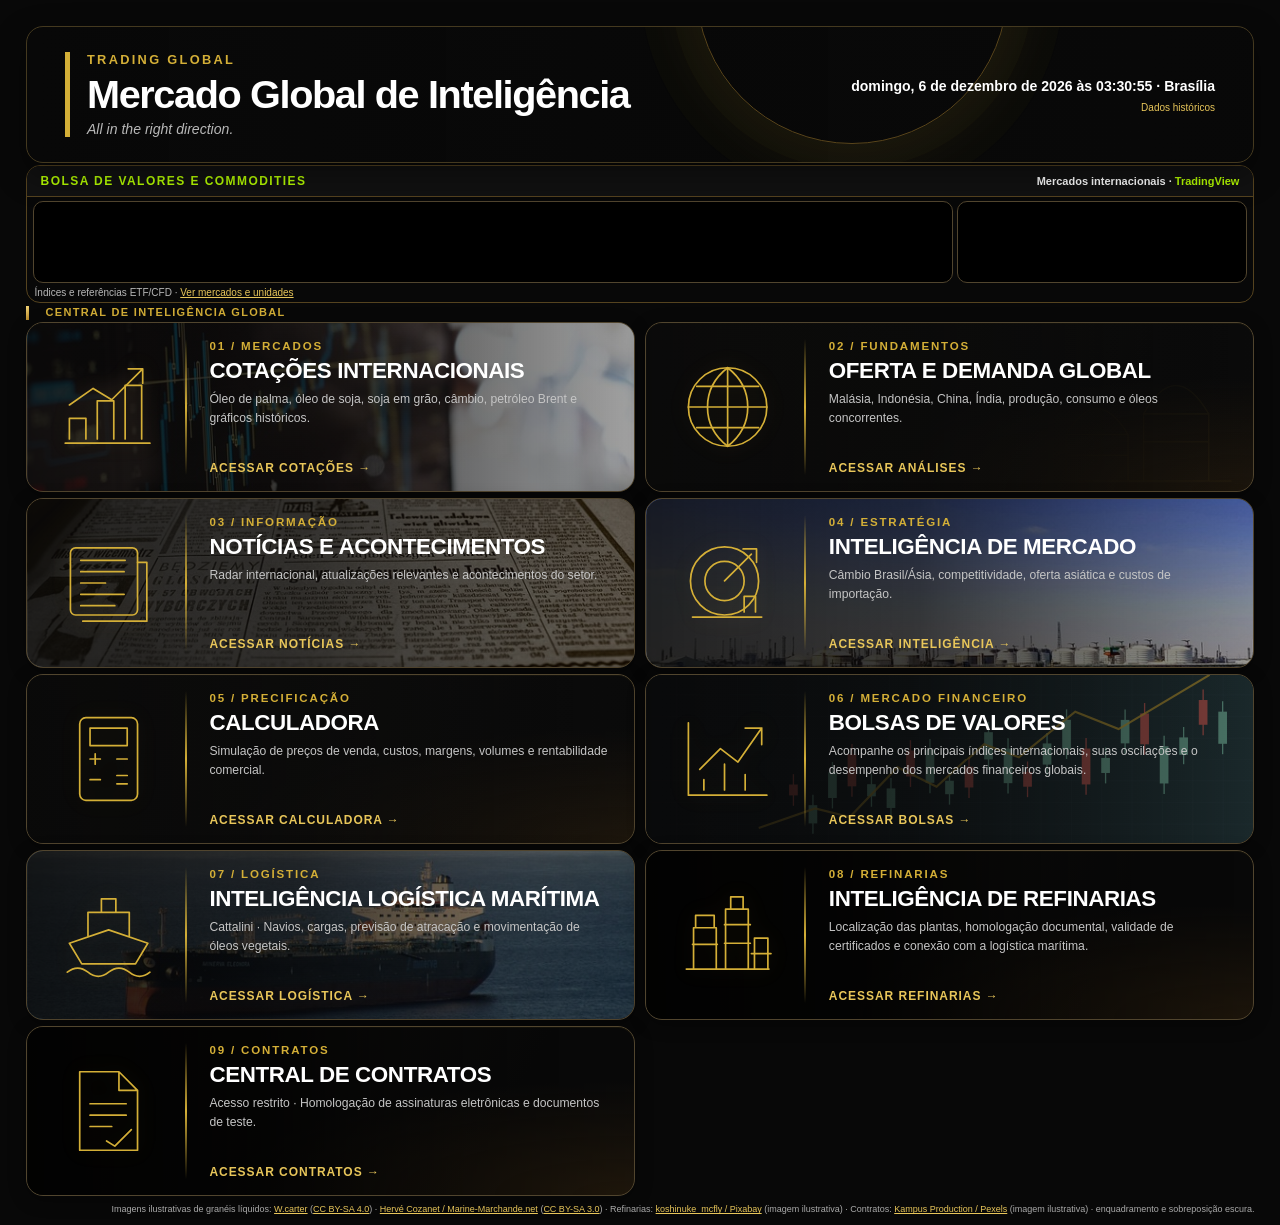
==== commit 11c6ca49: "Keep USD BRL fixed and give it full-width compact mobile ticker row" ====
--- a/index.html
+++ b/index.html
@@ -744,7 +744,7 @@
 #global-market-ticker .market-quote-value::before{content:"Pts ";font-size:inherit;font-weight:inherit}
 #global-market-ticker a:has([data-market="cme"]) .market-quote-value::before{content:"Pts "}
 </style>
-<style id="sixth-market-banner">body[data-portal-page="home"] .portal-card[href="teste-bolsas.html"]{--banner:url('data:image/svg+xml,%3Csvg%20xmlns%3D%22http%3A%2F%2Fwww.w3.org%2F2000%2Fsvg%22%20viewBox%3D%220%200%201400%20500%22%3E%3Cdefs%3E%3ClinearGradient%20id%3D%22b%22%3E%3Cstop%20stop-color%3D%22%2310151c%22%2F%3E%3Cstop%20offset%3D%221%22%20stop-color%3D%22%23253c40%22%2F%3E%3C%2FlinearGradient%3E%3Cpattern%20id%3D%22g%22%20width%3D%2270%22%20height%3D%2250%22%20patternUnits%3D%22userSpaceOnUse%22%3E%3Cpath%20d%3D%22M70%200H0V50%22%20fill%3D%22none%22%20stroke%3D%22%238196a0%22%20opacity%3D%22.18%22%2F%3E%3C%2Fpattern%3E%3C%2Fdefs%3E%3Cpath%20fill%3D%22url(%23b)%22%20d%3D%22M0%200H1400V500H0z%22%2F%3E%3Cpath%20fill%3D%22url(%23g)%22%20d%3D%22M0%200H1400V500H0z%22%2F%3E%3Cpath%20d%3D%22M340%20286v73%22%20stroke%3D%22%23c35e58%22%20stroke-width%3D%223%22%2F%3E%3Crect%20x%3D%22330%22%20y%3D%22310%22%20width%3D%2220%22%20height%3D%2225%22%20fill%3D%22%23c35e58%22%2F%3E%3Cpath%20d%3D%22M385%20333.5415645748858v90%22%20stroke%3D%22%2373b6a0%22%20stroke-width%3D%223%22%2F%3E%3Crect%20x%3D%22375%22%20y%3D%22357.5415645748858%22%20width%3D%2220%22%20height%3D%2242%22%20fill%3D%22%2373b6a0%22%2F%3E%3Cpath%20d%3D%22M430%20257.94523938852427v107%22%20stroke%3D%22%2373b6a0%22%20stroke-width%3D%223%22%2F%3E%3Crect%20x%3D%22420%22%20y%3D%22281.94523938852427%22%20width%3D%2220%22%20height%3D%2259%22%20fill%3D%22%2373b6a0%22%2F%3E%3Cpath%20d%3D%22M475%20214.08019247197473v124%22%20stroke%3D%22%23c35e58%22%20stroke-width%3D%223%22%2F%3E%3Crect%20x%3D%22465%22%20y%3D%22238.08019247197473%22%20width%3D%2220%22%20height%3D%2276%22%20fill%3D%22%23c35e58%22%2F%3E%3Cpath%20d%3D%22M520%20285.1762343126235v76%22%20stroke%3D%22%2373b6a0%22%20stroke-width%3D%223%22%2F%3E%3Crect%20x%3D%22510%22%20y%3D%22309.1762343126235%22%20width%3D%2220%22%20height%3D%2228%22%20fill%3D%22%2373b6a0%22%2F%3E%3Cpath%20d%3D%22M565%20294.916791194292v93%22%20stroke%3D%22%2373b6a0%22%20stroke-width%3D%223%22%2F%3E%3Crect%20x%3D%22555%22%20y%3D%22318.916791194292%22%20width%3D%2220%22%20height%3D%2245%22%20fill%3D%22%2373b6a0%22%2F%3E%3Cpath%20d%3D%22M610%20205.50689218235516v110%22%20stroke%3D%22%23c35e58%22%20stroke-width%3D%223%22%2F%3E%3Crect%20x%3D%22600%22%20y%3D%22229.50689218235516%22%20width%3D%2220%22%20height%3D%2262%22%20fill%3D%22%23c35e58%22%2F%3E%3Cpath%20d%3D%22M655%20203.00245882696316v127%22%20stroke%3D%22%2373b6a0%22%20stroke-width%3D%223%22%2F%3E%3Crect%20x%3D%22645%22%20y%3D%22227.00245882696316%22%20width%3D%2220%22%20height%3D%2279%22%20fill%3D%22%2373b6a0%22%2F%3E%3Cpath%20d%3D%22M700%20277.25389981710725v79%22%20stroke%3D%22%2373b6a0%22%20stroke-width%3D%223%22%2F%3E%3Crect%20x%3D%22690%22%20y%3D%22301.25389981710725%22%20width%3D%2220%22%20height%3D%2231%22%20fill%3D%22%2373b6a0%22%2F%3E%3Cpath%20d%3D%22M745%20244.82073152218373v96%22%20stroke%3D%22%23c35e58%22%20stroke-width%3D%223%22%2F%3E%3Crect%20x%3D%22735%22%20y%3D%22268.82073152218373%22%20width%3D%2220%22%20height%3D%2248%22%20fill%3D%22%23c35e58%22%2F%3E%3Cpath%20d%3D%22M790%20163.12313794662438v113%22%20stroke%3D%22%2373b6a0%22%20stroke-width%3D%223%22%2F%3E%3Crect%20x%3D%22780%22%20y%3D%22187.12313794662438%22%20width%3D%2220%22%20height%3D%2265%22%20fill%3D%22%2373b6a0%22%2F%3E%3Cpath%20d%3D%22M835%20200.80505358021907v130%22%20stroke%3D%22%2373b6a0%22%20stroke-width%3D%223%22%2F%3E%3Crect%20x%3D%22825%22%20y%3D%22224.80505358021907%22%20width%3D%2220%22%20height%3D%2282%22%20fill%3D%22%2373b6a0%22%2F%3E%3Cpath%20d%3D%22M880%20256.98860950784683v82%22%20stroke%3D%22%23c35e58%22%20stroke-width%3D%223%22%2F%3E%3Crect%20x%3D%22870%22%20y%3D%22280.98860950784683%22%20width%3D%2220%22%20height%3D%2234%22%20fill%3D%22%23c35e58%22%2F%3E%3Cpath%20d%3D%22M925%20189.0249872516758v99%22%20stroke%3D%22%2373b6a0%22%20stroke-width%3D%223%22%2F%3E%3Crect%20x%3D%22915%22%20y%3D%22213.0249872516758%22%20width%3D%2220%22%20height%3D%2251%22%20fill%3D%22%2373b6a0%22%2F%3E%3Cpath%20d%3D%22M970%20134.5510854840875v116%22%20stroke%3D%22%2373b6a0%22%20stroke-width%3D%223%22%2F%3E%3Crect%20x%3D%22960%22%20y%3D%22158.5510854840875%22%20width%3D%2220%22%20height%3D%2268%22%20fill%3D%22%2373b6a0%22%2F%3E%3Cpath%20d%3D%22M1015%20200.74820947121924v133%22%20stroke%3D%22%23c35e58%22%20stroke-width%3D%223%22%2F%3E%3Crect%20x%3D%221005%22%20y%3D%22224.74820947121924%22%20width%3D%2220%22%20height%3D%2285%22%20fill%3D%22%23c35e58%22%2F%3E%3Cpath%20d%3D%22M1060%20222.36001839078983v85%22%20stroke%3D%22%2373b6a0%22%20stroke-width%3D%223%22%2F%3E%3Crect%20x%3D%221050%22%20y%3D%22246.36001839078983%22%20width%3D%2220%22%20height%3D%2237%22%20fill%3D%22%2373b6a0%22%2F%3E%3Cpath%20d%3D%22M1105%20134.78994630141364v102%22%20stroke%3D%22%2373b6a0%22%20stroke-width%3D%223%22%2F%3E%3Crect%20x%3D%221095%22%20y%3D%22158.78994630141364%22%20width%3D%2220%22%20height%3D%2254%22%20fill%3D%22%2373b6a0%22%2F%3E%3Cpath%20d%3D%22M1150%20119.94015776926221v119%22%20stroke%3D%22%23c35e58%22%20stroke-width%3D%223%22%2F%3E%3Crect%20x%3D%221140%22%20y%3D%22143.9401577692622%22%20width%3D%2220%22%20height%3D%2271%22%20fill%3D%22%23c35e58%22%2F%3E%3Cpath%20d%3D%22M1195%20195.53303392614214v136%22%20stroke%3D%22%2373b6a0%22%20stroke-width%3D%223%22%2F%3E%3Crect%20x%3D%221185%22%20y%3D%22219.53303392614214%22%20width%3D%2220%22%20height%3D%2288%22%20fill%3D%22%2373b6a0%22%2F%3E%3Cpath%20d%3D%22M1240%20175.09954773660132v88%22%20stroke%3D%22%2373b6a0%22%20stroke-width%3D%223%22%2F%3E%3Crect%20x%3D%221230%22%20y%3D%22199.09954773660132%22%20width%3D%2220%22%20height%3D%2240%22%20fill%3D%22%2373b6a0%22%2F%3E%3Cpath%20d%3D%22M1285%2088.96833304915612v105%22%20stroke%3D%22%23c35e58%22%20stroke-width%3D%223%22%2F%3E%3Crect%20x%3D%221275%22%20y%3D%22112.96833304915612%22%20width%3D%2220%22%20height%3D%2257%22%20fill%3D%22%23c35e58%22%2F%3E%3Cpath%20d%3D%22M1330%20115.79306191748583v122%22%20stroke%3D%22%2373b6a0%22%20stroke-width%3D%223%22%2F%3E%3Crect%20x%3D%221320%22%20y%3D%22139.79306191748583%22%20width%3D%2220%22%20height%3D%2274%22%20fill%3D%22%2373b6a0%22%2F%3E%3Cpath%20d%3D%22M260%20410L390%20365%20470%20385%20580%20270%20670%20315%20780%20215%20860%20245%20990%20140%201090%20180%201300%2055%22%20fill%3D%22none%22%20stroke%3D%22%23d4af37%22%20stroke-width%3D%225%22%20opacity%3D%22.8%22%2F%3E%3C%2Fsvg%3E')}@media(min-width:651px){body[data-portal-page="home"] .portal-card[href="calculadora.html"]{grid-column:auto!important;padding-left:30%!important}body[data-portal-page="home"] .portal-card[href="calculadora.html"]:before{left:26%}body[data-portal-page="home"] .portal-card[href="calculadora.html"] .portal-card-icon{left:5%;width:17%}}</style><style id="market-banner-border-match">body[data-portal-page="home"] .portal-card[href="teste-bolsas.html"],body[data-portal-page="home"] .portal-card[href="teste-bolsas.html"]:hover,body[data-portal-page="home"] .portal-card[href="teste-bolsas.html"]:focus-visible{border:1px solid #51452e!important;box-shadow:inset 0 1px 0 #d4af3715,0 4px 18px #0005!important}body[data-portal-page="home"] .portal-card[href="teste-bolsas.html"]:focus-visible{outline:2px solid #a99a76;outline-offset:3px}</style><script type="module" src="https://widgets.tradingview-widget.com/w/en/tv-ticker-tape.js"></script><style id="home-tv-market-tape">#global-market-ticker .home-tv-market-tape{margin:4px 6px;min-height:80px;border:1px solid #51452e;border-radius:10px;background:#000}#global-market-ticker tv-ticker-tape{display:block;width:100%;min-height:80px}#global-market-ticker .home-tv-note{display:block;color:#aaa;font-size:10px;padding:0 8px 4px}#global-market-ticker .home-tv-note a{color:#d4af37}</style><style id="home-dollar-heading">.home-intelligence-heading{display:flex;align-items:center;justify-content:space-between;gap:10px;flex-wrap:wrap}.home-dollar{margin-left:auto;display:flex;align-items:baseline;gap:7px;flex-wrap:wrap;justify-content:flex-end;font-size:12px}.home-dollar strong{color:#B6FF00;font-size:11px}.home-dollar #home-dollar-value{color:white;font-size:19px;font-weight:800;font-variant-numeric:tabular-nums}.home-dollar small{color:#aaa;font-size:10px}</style><style id="home-dollar-tv">.home-dollar{align-items:center;flex-wrap:nowrap;max-width:100%}.home-dollar tv-ticker-tape{display:block;width:290px;max-width:65vw;min-height:80px}.home-dollar strong{white-space:nowrap}</style><style id="home-dollar-compact-scale">.home-dollar{width:232px;height:68px;position:relative;flex:none;border:1px solid #51452e;border-radius:8px;background:#000;box-sizing:border-box;overflow:visible}.home-dollar tv-ticker-tape{position:absolute;top:2px;left:3px;width:290px;max-width:none;min-height:80px;transform:scale(.77);transform-origin:top left}@media(max-width:480px){.home-dollar{margin-left:auto}}</style><style id="home-dollar-tight-spacing">body[data-portal-page="home"] .home-intelligence-heading{gap:4px;margin:0 0 3px;padding:0;min-height:0}body[data-portal-page="home"] .home-intelligence-heading .portal-home-title{margin:0!important;padding-top:0!important;padding-bottom:0!important}body[data-portal-page="home"] .home-dollar{width:211px;height:60px;margin-top:0;margin-bottom:0;border-radius:7px}body[data-portal-page="home"] .home-dollar tv-ticker-tape{top:1px;left:2px;transform:scale(.71);transform-origin:top left}body[data-portal-page="home"] .home-intelligence-heading+.portal-card-grid{margin-top:0!important}body[data-portal-page="home"] #global-market-ticker{margin-bottom:3px!important}</style><style id="home-section-gap-final">body[data-portal-page="home"] #global-market-ticker{margin-bottom:2px!important}body[data-portal-page="home"] .portal-home{margin-top:0!important;padding-top:0!important}body[data-portal-page="home"] .home-intelligence-heading{margin-top:0!important;margin-bottom:2px!important;padding-top:0!important}body[data-portal-page="home"] .portal-card-grid{row-gap:4px!important;column-gap:8px!important}</style><style id="home-dollar-minimal-frame">body[data-portal-page="home"] .home-dollar{width:211px;height:49px;min-height:49px;padding:0!important;box-sizing:border-box}body[data-portal-page="home"] .home-dollar tv-ticker-tape{top:1px;left:2px;width:290px;min-height:80px;transform:scale(.71,.58);transform-origin:top left}</style><style id="home-header-ticker-gap">body[data-portal-page="home"]>header.quotes-header{margin-bottom:2px!important}body[data-portal-page="home"] #global-market-ticker{margin-top:0!important}body[data-portal-page="home"]>header.quotes-header+main{padding-top:0!important;margin-top:0!important}</style><style id="home-market-combined-layout">body[data-portal-page="home"] .home-market-combined{display:flex;align-items:stretch;gap:4px;margin:4px 6px}body[data-portal-page="home"] #global-market-ticker .home-tv-market-tape{flex:1;min-width:0;margin:0;overflow:hidden}body[data-portal-page="home"] #global-market-ticker .home-dollar{position:relative;flex:0 0 290px;width:290px;height:auto;min-height:80px;margin:0;border:1px solid #51452e;border-radius:10px;overflow:visible}body[data-portal-page="home"] #global-market-ticker .home-dollar tv-ticker-tape{position:static;width:100%;max-width:none;min-height:80px;transform:none}body[data-portal-page="home"] .home-intelligence-heading{min-height:0;margin:2px 0!important}@media(max-width:650px){body[data-portal-page="home"] #global-market-ticker .home-dollar{flex-basis:46%;width:46%}}</style><style>#mn-tv .home-market-combined{display:flex;align-items:stretch;gap:4px;margin:4px 6px}#mn-tv #global-market-ticker .home-tv-market-tape{flex:1;min-width:0;margin:0;overflow:hidden}#mn-tv #global-market-ticker .home-dollar{position:relative;flex:0 0 290px;width:290px;height:auto;min-height:80px;margin:0;border:1px solid #51452e;border-radius:10px;overflow:visible}#mn-tv #global-market-ticker .home-dollar tv-ticker-tape{position:static;width:100%;max-width:none;min-height:80px;transform:none}@media(max-width:650px){#mn-tv #global-market-ticker .home-dollar{flex-basis:46%;width:46%}}</style><style id="home-balanced-banner-spacing">body[data-portal-page="home"] .portal-card-grid{row-gap:8px!important;column-gap:10px!important;grid-auto-rows:1fr;align-items:stretch}@media(min-width:651px) and (orientation:landscape){body[data-portal-page="home"] .portal-card-grid{row-gap:6px!important;column-gap:10px!important}body[data-portal-page="home"] .portal-card{box-sizing:border-box}} </style><style id="hide-duplicate-international-indices">#verified-index-grid{display:none!important}</style><style id="verified-market-card-equal-height">#verified-chart-grid{grid-auto-rows:1fr;align-items:stretch}#verified-chart-grid>div{box-sizing:border-box;height:100%;min-height:350px;display:flex;flex-direction:column;align-items:stretch}#verified-chart-grid>div>select{align-self:flex-start}#verified-chart-grid>div .tradingview-widget-container{flex:none}#verified-chart-grid>div .tradingview-widget-copyright{text-align:center;font-size:11px}</style><style id="tv-quote-dark-blend">#verified-chart-grid .tradingview-widget-container__widget{background:#101010;border:0!important;box-shadow:none!important;border-radius:0}#verified-chart-grid .tradingview-widget-container iframe{display:block;border:0!important;outline:0!important;box-shadow:none!important;border-radius:0;background:#101010;filter:contrast(0.875)}#verified-chart-grid .tradingview-widget-container{background:#101010!important;border:0!important;box-shadow:none!important}</style><link rel="stylesheet" href="assets/css/layout-master.css">
+<style id="sixth-market-banner">body[data-portal-page="home"] .portal-card[href="teste-bolsas.html"]{--banner:url('data:image/svg+xml,%3Csvg%20xmlns%3D%22http%3A%2F%2Fwww.w3.org%2F2000%2Fsvg%22%20viewBox%3D%220%200%201400%20500%22%3E%3Cdefs%3E%3ClinearGradient%20id%3D%22b%22%3E%3Cstop%20stop-color%3D%22%2310151c%22%2F%3E%3Cstop%20offset%3D%221%22%20stop-color%3D%22%23253c40%22%2F%3E%3C%2FlinearGradient%3E%3Cpattern%20id%3D%22g%22%20width%3D%2270%22%20height%3D%2250%22%20patternUnits%3D%22userSpaceOnUse%22%3E%3Cpath%20d%3D%22M70%200H0V50%22%20fill%3D%22none%22%20stroke%3D%22%238196a0%22%20opacity%3D%22.18%22%2F%3E%3C%2Fpattern%3E%3C%2Fdefs%3E%3Cpath%20fill%3D%22url(%23b)%22%20d%3D%22M0%200H1400V500H0z%22%2F%3E%3Cpath%20fill%3D%22url(%23g)%22%20d%3D%22M0%200H1400V500H0z%22%2F%3E%3Cpath%20d%3D%22M340%20286v73%22%20stroke%3D%22%23c35e58%22%20stroke-width%3D%223%22%2F%3E%3Crect%20x%3D%22330%22%20y%3D%22310%22%20width%3D%2220%22%20height%3D%2225%22%20fill%3D%22%23c35e58%22%2F%3E%3Cpath%20d%3D%22M385%20333.5415645748858v90%22%20stroke%3D%22%2373b6a0%22%20stroke-width%3D%223%22%2F%3E%3Crect%20x%3D%22375%22%20y%3D%22357.5415645748858%22%20width%3D%2220%22%20height%3D%2242%22%20fill%3D%22%2373b6a0%22%2F%3E%3Cpath%20d%3D%22M430%20257.94523938852427v107%22%20stroke%3D%22%2373b6a0%22%20stroke-width%3D%223%22%2F%3E%3Crect%20x%3D%22420%22%20y%3D%22281.94523938852427%22%20width%3D%2220%22%20height%3D%2259%22%20fill%3D%22%2373b6a0%22%2F%3E%3Cpath%20d%3D%22M475%20214.08019247197473v124%22%20stroke%3D%22%23c35e58%22%20stroke-width%3D%223%22%2F%3E%3Crect%20x%3D%22465%22%20y%3D%22238.08019247197473%22%20width%3D%2220%22%20height%3D%2276%22%20fill%3D%22%23c35e58%22%2F%3E%3Cpath%20d%3D%22M520%20285.1762343126235v76%22%20stroke%3D%22%2373b6a0%22%20stroke-width%3D%223%22%2F%3E%3Crect%20x%3D%22510%22%20y%3D%22309.1762343126235%22%20width%3D%2220%22%20height%3D%2228%22%20fill%3D%22%2373b6a0%22%2F%3E%3Cpath%20d%3D%22M565%20294.916791194292v93%22%20stroke%3D%22%2373b6a0%22%20stroke-width%3D%223%22%2F%3E%3Crect%20x%3D%22555%22%20y%3D%22318.916791194292%22%20width%3D%2220%22%20height%3D%2245%22%20fill%3D%22%2373b6a0%22%2F%3E%3Cpath%20d%3D%22M610%20205.50689218235516v110%22%20stroke%3D%22%23c35e58%22%20stroke-width%3D%223%22%2F%3E%3Crect%20x%3D%22600%22%20y%3D%22229.50689218235516%22%20width%3D%2220%22%20height%3D%2262%22%20fill%3D%22%23c35e58%22%2F%3E%3Cpath%20d%3D%22M655%20203.00245882696316v127%22%20stroke%3D%22%2373b6a0%22%20stroke-width%3D%223%22%2F%3E%3Crect%20x%3D%22645%22%20y%3D%22227.00245882696316%22%20width%3D%2220%22%20height%3D%2279%22%20fill%3D%22%2373b6a0%22%2F%3E%3Cpath%20d%3D%22M700%20277.25389981710725v79%22%20stroke%3D%22%2373b6a0%22%20stroke-width%3D%223%22%2F%3E%3Crect%20x%3D%22690%22%20y%3D%22301.25389981710725%22%20width%3D%2220%22%20height%3D%2231%22%20fill%3D%22%2373b6a0%22%2F%3E%3Cpath%20d%3D%22M745%20244.82073152218373v96%22%20stroke%3D%22%23c35e58%22%20stroke-width%3D%223%22%2F%3E%3Crect%20x%3D%22735%22%20y%3D%22268.82073152218373%22%20width%3D%2220%22%20height%3D%2248%22%20fill%3D%22%23c35e58%22%2F%3E%3Cpath%20d%3D%22M790%20163.12313794662438v113%22%20stroke%3D%22%2373b6a0%22%20stroke-width%3D%223%22%2F%3E%3Crect%20x%3D%22780%22%20y%3D%22187.12313794662438%22%20width%3D%2220%22%20height%3D%2265%22%20fill%3D%22%2373b6a0%22%2F%3E%3Cpath%20d%3D%22M835%20200.80505358021907v130%22%20stroke%3D%22%2373b6a0%22%20stroke-width%3D%223%22%2F%3E%3Crect%20x%3D%22825%22%20y%3D%22224.80505358021907%22%20width%3D%2220%22%20height%3D%2282%22%20fill%3D%22%2373b6a0%22%2F%3E%3Cpath%20d%3D%22M880%20256.98860950784683v82%22%20stroke%3D%22%23c35e58%22%20stroke-width%3D%223%22%2F%3E%3Crect%20x%3D%22870%22%20y%3D%22280.98860950784683%22%20width%3D%2220%22%20height%3D%2234%22%20fill%3D%22%23c35e58%22%2F%3E%3Cpath%20d%3D%22M925%20189.0249872516758v99%22%20stroke%3D%22%2373b6a0%22%20stroke-width%3D%223%22%2F%3E%3Crect%20x%3D%22915%22%20y%3D%22213.0249872516758%22%20width%3D%2220%22%20height%3D%2251%22%20fill%3D%22%2373b6a0%22%2F%3E%3Cpath%20d%3D%22M970%20134.5510854840875v116%22%20stroke%3D%22%2373b6a0%22%20stroke-width%3D%223%22%2F%3E%3Crect%20x%3D%22960%22%20y%3D%22158.5510854840875%22%20width%3D%2220%22%20height%3D%2268%22%20fill%3D%22%2373b6a0%22%2F%3E%3Cpath%20d%3D%22M1015%20200.74820947121924v133%22%20stroke%3D%22%23c35e58%22%20stroke-width%3D%223%22%2F%3E%3Crect%20x%3D%221005%22%20y%3D%22224.74820947121924%22%20width%3D%2220%22%20height%3D%2285%22%20fill%3D%22%23c35e58%22%2F%3E%3Cpath%20d%3D%22M1060%20222.36001839078983v85%22%20stroke%3D%22%2373b6a0%22%20stroke-width%3D%223%22%2F%3E%3Crect%20x%3D%221050%22%20y%3D%22246.36001839078983%22%20width%3D%2220%22%20height%3D%2237%22%20fill%3D%22%2373b6a0%22%2F%3E%3Cpath%20d%3D%22M1105%20134.78994630141364v102%22%20stroke%3D%22%2373b6a0%22%20stroke-width%3D%223%22%2F%3E%3Crect%20x%3D%221095%22%20y%3D%22158.78994630141364%22%20width%3D%2220%22%20height%3D%2254%22%20fill%3D%22%2373b6a0%22%2F%3E%3Cpath%20d%3D%22M1150%20119.94015776926221v119%22%20stroke%3D%22%23c35e58%22%20stroke-width%3D%223%22%2F%3E%3Crect%20x%3D%221140%22%20y%3D%22143.9401577692622%22%20width%3D%2220%22%20height%3D%2271%22%20fill%3D%22%23c35e58%22%2F%3E%3Cpath%20d%3D%22M1195%20195.53303392614214v136%22%20stroke%3D%22%2373b6a0%22%20stroke-width%3D%223%22%2F%3E%3Crect%20x%3D%221185%22%20y%3D%22219.53303392614214%22%20width%3D%2220%22%20height%3D%2288%22%20fill%3D%22%2373b6a0%22%2F%3E%3Cpath%20d%3D%22M1240%20175.09954773660132v88%22%20stroke%3D%22%2373b6a0%22%20stroke-width%3D%223%22%2F%3E%3Crect%20x%3D%221230%22%20y%3D%22199.09954773660132%22%20width%3D%2220%22%20height%3D%2240%22%20fill%3D%22%2373b6a0%22%2F%3E%3Cpath%20d%3D%22M1285%2088.96833304915612v105%22%20stroke%3D%22%23c35e58%22%20stroke-width%3D%223%22%2F%3E%3Crect%20x%3D%221275%22%20y%3D%22112.96833304915612%22%20width%3D%2220%22%20height%3D%2257%22%20fill%3D%22%23c35e58%22%2F%3E%3Cpath%20d%3D%22M1330%20115.79306191748583v122%22%20stroke%3D%22%2373b6a0%22%20stroke-width%3D%223%22%2F%3E%3Crect%20x%3D%221320%22%20y%3D%22139.79306191748583%22%20width%3D%2220%22%20height%3D%2274%22%20fill%3D%22%2373b6a0%22%2F%3E%3Cpath%20d%3D%22M260%20410L390%20365%20470%20385%20580%20270%20670%20315%20780%20215%20860%20245%20990%20140%201090%20180%201300%2055%22%20fill%3D%22none%22%20stroke%3D%22%23d4af37%22%20stroke-width%3D%225%22%20opacity%3D%22.8%22%2F%3E%3C%2Fsvg%3E')}@media(min-width:651px){body[data-portal-page="home"] .portal-card[href="calculadora.html"]{grid-column:auto!important;padding-left:30%!important}body[data-portal-page="home"] .portal-card[href="calculadora.html"]:before{left:26%}body[data-portal-page="home"] .portal-card[href="calculadora.html"] .portal-card-icon{left:5%;width:17%}}</style><style id="market-banner-border-match">body[data-portal-page="home"] .portal-card[href="teste-bolsas.html"],body[data-portal-page="home"] .portal-card[href="teste-bolsas.html"]:hover,body[data-portal-page="home"] .portal-card[href="teste-bolsas.html"]:focus-visible{border:1px solid #51452e!important;box-shadow:inset 0 1px 0 #d4af3715,0 4px 18px #0005!important}body[data-portal-page="home"] .portal-card[href="teste-bolsas.html"]:focus-visible{outline:2px solid #a99a76;outline-offset:3px}</style><script type="module" src="https://widgets.tradingview-widget.com/w/en/tv-ticker-tape.js"></script><style id="home-tv-market-tape">#global-market-ticker .home-tv-market-tape{margin:4px 6px;min-height:80px;border:1px solid #51452e;border-radius:10px;background:#000}#global-market-ticker tv-ticker-tape{display:block;width:100%;min-height:80px}#global-market-ticker .home-tv-note{display:block;color:#aaa;font-size:10px;padding:0 8px 4px}#global-market-ticker .home-tv-note a{color:#d4af37}</style><style id="home-dollar-heading">.home-intelligence-heading{display:flex;align-items:center;justify-content:space-between;gap:10px;flex-wrap:wrap}.home-dollar{margin-left:auto;display:flex;align-items:baseline;gap:7px;flex-wrap:wrap;justify-content:flex-end;font-size:12px}.home-dollar strong{color:#B6FF00;font-size:11px}.home-dollar #home-dollar-value{color:white;font-size:19px;font-weight:800;font-variant-numeric:tabular-nums}.home-dollar small{color:#aaa;font-size:10px}</style><style id="home-dollar-tv">.home-dollar{align-items:center;flex-wrap:nowrap;max-width:100%}.home-dollar tv-ticker-tape{display:block;width:290px;max-width:65vw;min-height:80px}.home-dollar strong{white-space:nowrap}</style><style id="home-dollar-compact-scale">.home-dollar{width:232px;height:68px;position:relative;flex:none;border:1px solid #51452e;border-radius:8px;background:#000;box-sizing:border-box;overflow:visible}.home-dollar tv-ticker-tape{position:absolute;top:2px;left:3px;width:290px;max-width:none;min-height:80px;transform:scale(.77);transform-origin:top left}@media(max-width:480px){.home-dollar{margin-left:auto}}</style><style id="home-dollar-tight-spacing">body[data-portal-page="home"] .home-intelligence-heading{gap:4px;margin:0 0 3px;padding:0;min-height:0}body[data-portal-page="home"] .home-intelligence-heading .portal-home-title{margin:0!important;padding-top:0!important;padding-bottom:0!important}body[data-portal-page="home"] .home-dollar{width:211px;height:60px;margin-top:0;margin-bottom:0;border-radius:7px}body[data-portal-page="home"] .home-dollar tv-ticker-tape{top:1px;left:2px;transform:scale(.71);transform-origin:top left}body[data-portal-page="home"] .home-intelligence-heading+.portal-card-grid{margin-top:0!important}body[data-portal-page="home"] #global-market-ticker{margin-bottom:3px!important}</style><style id="home-section-gap-final">body[data-portal-page="home"] #global-market-ticker{margin-bottom:2px!important}body[data-portal-page="home"] .portal-home{margin-top:0!important;padding-top:0!important}body[data-portal-page="home"] .home-intelligence-heading{margin-top:0!important;margin-bottom:2px!important;padding-top:0!important}body[data-portal-page="home"] .portal-card-grid{row-gap:4px!important;column-gap:8px!important}</style><style id="home-dollar-minimal-frame">body[data-portal-page="home"] .home-dollar{width:211px;height:49px;min-height:49px;padding:0!important;box-sizing:border-box}body[data-portal-page="home"] .home-dollar tv-ticker-tape{top:1px;left:2px;width:290px;min-height:80px;transform:scale(.71,.58);transform-origin:top left}</style><style id="home-header-ticker-gap">body[data-portal-page="home"]>header.quotes-header{margin-bottom:2px!important}body[data-portal-page="home"] #global-market-ticker{margin-top:0!important}body[data-portal-page="home"]>header.quotes-header+main{padding-top:0!important;margin-top:0!important}</style><style id="home-market-combined-layout">body[data-portal-page="home"] .home-market-combined{display:flex;align-items:stretch;gap:4px;margin:4px 6px}body[data-portal-page="home"] #global-market-ticker .home-tv-market-tape{flex:1;min-width:0;margin:0;overflow:hidden}body[data-portal-page="home"] #global-market-ticker .home-dollar{position:relative;flex:0 0 290px;width:290px;height:auto;min-height:80px;margin:0;border:1px solid #51452e;border-radius:10px;overflow:visible}body[data-portal-page="home"] #global-market-ticker .home-dollar tv-ticker-tape{position:static;width:100%;max-width:none;min-height:80px;transform:none}body[data-portal-page="home"] .home-intelligence-heading{min-height:0;margin:2px 0!important}@media(max-width:650px){body[data-portal-page="home"] #global-market-ticker .home-market-combined{flex-direction:column;gap:5px}body[data-portal-page="home"] #global-market-ticker .home-tv-market-tape,body[data-portal-page="home"] #global-market-ticker .home-dollar{flex:0 0 auto;width:100%;min-width:0;max-width:100%;height:auto;margin:0;box-sizing:border-box}body[data-portal-page="home"] #global-market-ticker .home-dollar{min-height:68px;overflow:hidden}body[data-portal-page="home"] #global-market-ticker .home-dollar tv-ticker-tape{display:block;position:static;width:100%;max-width:100%;min-height:80px;transform:none;zoom:.85}}</style><style>#mn-tv .home-market-combined{display:flex;align-items:stretch;gap:4px;margin:4px 6px}#mn-tv #global-market-ticker .home-tv-market-tape{flex:1;min-width:0;margin:0;overflow:hidden}#mn-tv #global-market-ticker .home-dollar{position:relative;flex:0 0 290px;width:290px;height:auto;min-height:80px;margin:0;border:1px solid #51452e;border-radius:10px;overflow:visible}#mn-tv #global-market-ticker .home-dollar tv-ticker-tape{position:static;width:100%;max-width:none;min-height:80px;transform:none}@media(max-width:650px){#mn-tv #global-market-ticker .home-dollar{flex-basis:46%;width:46%}}</style><style id="home-balanced-banner-spacing">body[data-portal-page="home"] .portal-card-grid{row-gap:8px!important;column-gap:10px!important;grid-auto-rows:1fr;align-items:stretch}@media(min-width:651px) and (orientation:landscape){body[data-portal-page="home"] .portal-card-grid{row-gap:6px!important;column-gap:10px!important}body[data-portal-page="home"] .portal-card{box-sizing:border-box}} </style><style id="hide-duplicate-international-indices">#verified-index-grid{display:none!important}</style><style id="verified-market-card-equal-height">#verified-chart-grid{grid-auto-rows:1fr;align-items:stretch}#verified-chart-grid>div{box-sizing:border-box;height:100%;min-height:350px;display:flex;flex-direction:column;align-items:stretch}#verified-chart-grid>div>select{align-self:flex-start}#verified-chart-grid>div .tradingview-widget-container{flex:none}#verified-chart-grid>div .tradingview-widget-copyright{text-align:center;font-size:11px}</style><style id="tv-quote-dark-blend">#verified-chart-grid .tradingview-widget-container__widget{background:#101010;border:0!important;box-shadow:none!important;border-radius:0}#verified-chart-grid .tradingview-widget-container iframe{display:block;border:0!important;outline:0!important;box-shadow:none!important;border-radius:0;background:#101010;filter:contrast(0.875)}#verified-chart-grid .tradingview-widget-container{background:#101010!important;border:0!important;box-shadow:none!important}</style><link rel="stylesheet" href="assets/css/layout-master.css">
 <style id="mn-supply-gold-editorial">
 #executive-section-2 .mn-supply-story{background:linear-gradient(145deg,rgba(212,175,55,.075),transparent 45%),#111; border:1px solid rgba(212,175,55,.32);box-shadow:inset 0 0 26px rgba(212,175,55,.055),0 4px 14px rgba(0,0,0,.25);transition:border-color .2s,box-shadow .2s}
 #executive-section-2 .mn-supply-story:hover{border-color:rgba(212,175,55,.65);box-shadow:inset 0 0 32px rgba(212,175,55,.085),0 4px 20px rgba(212,175,55,.09)}
